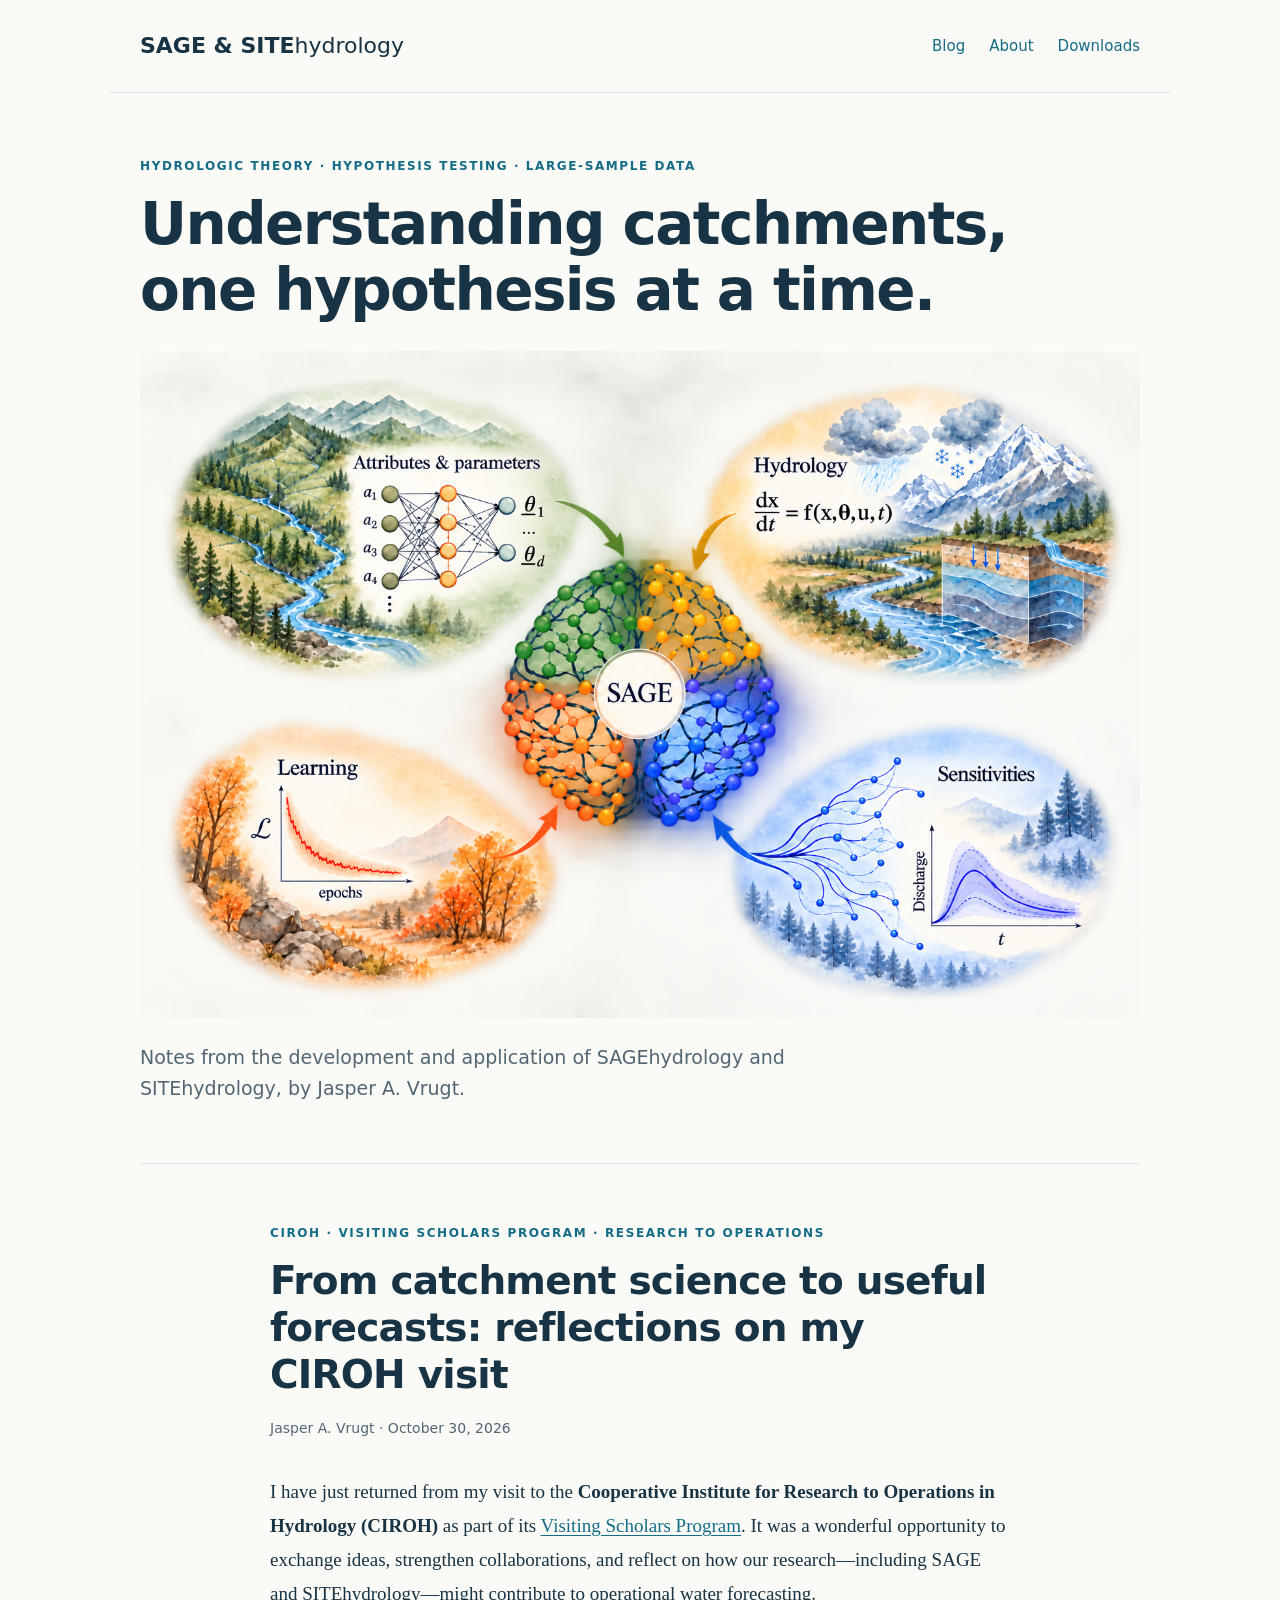
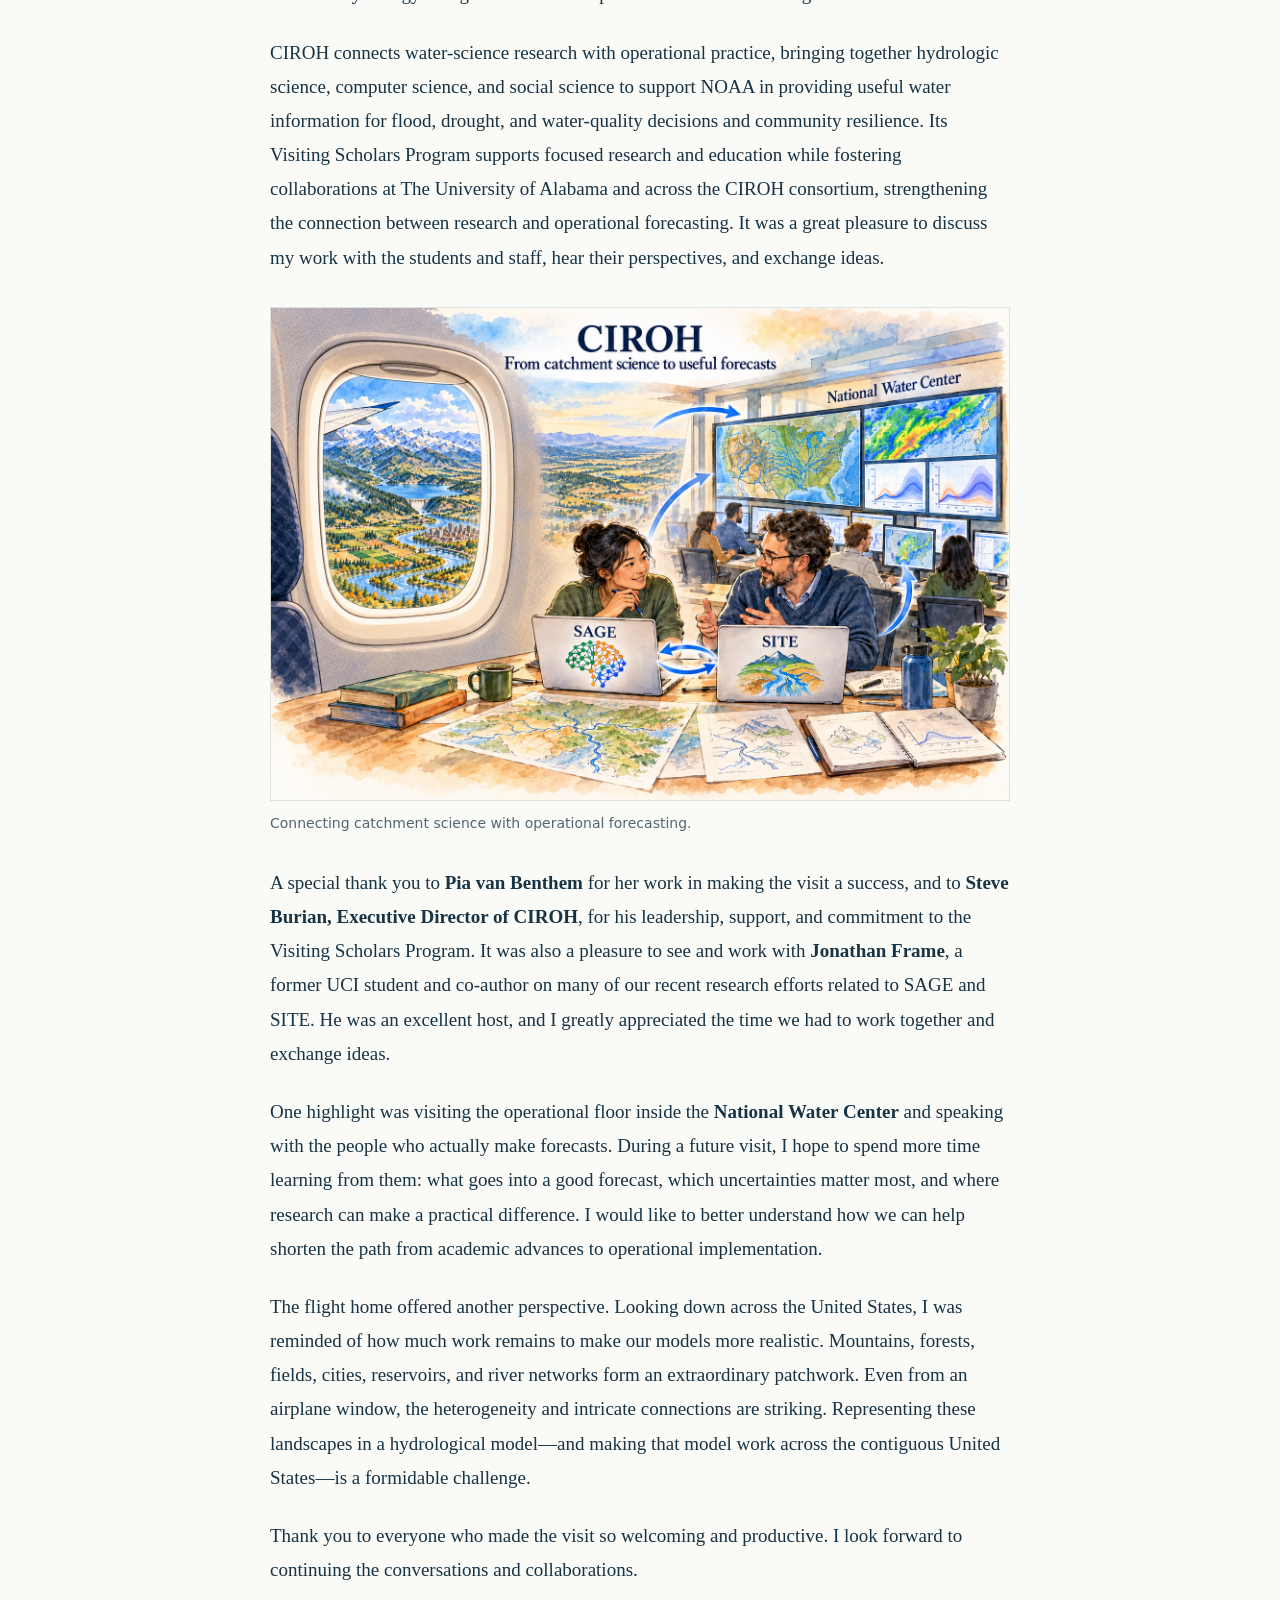
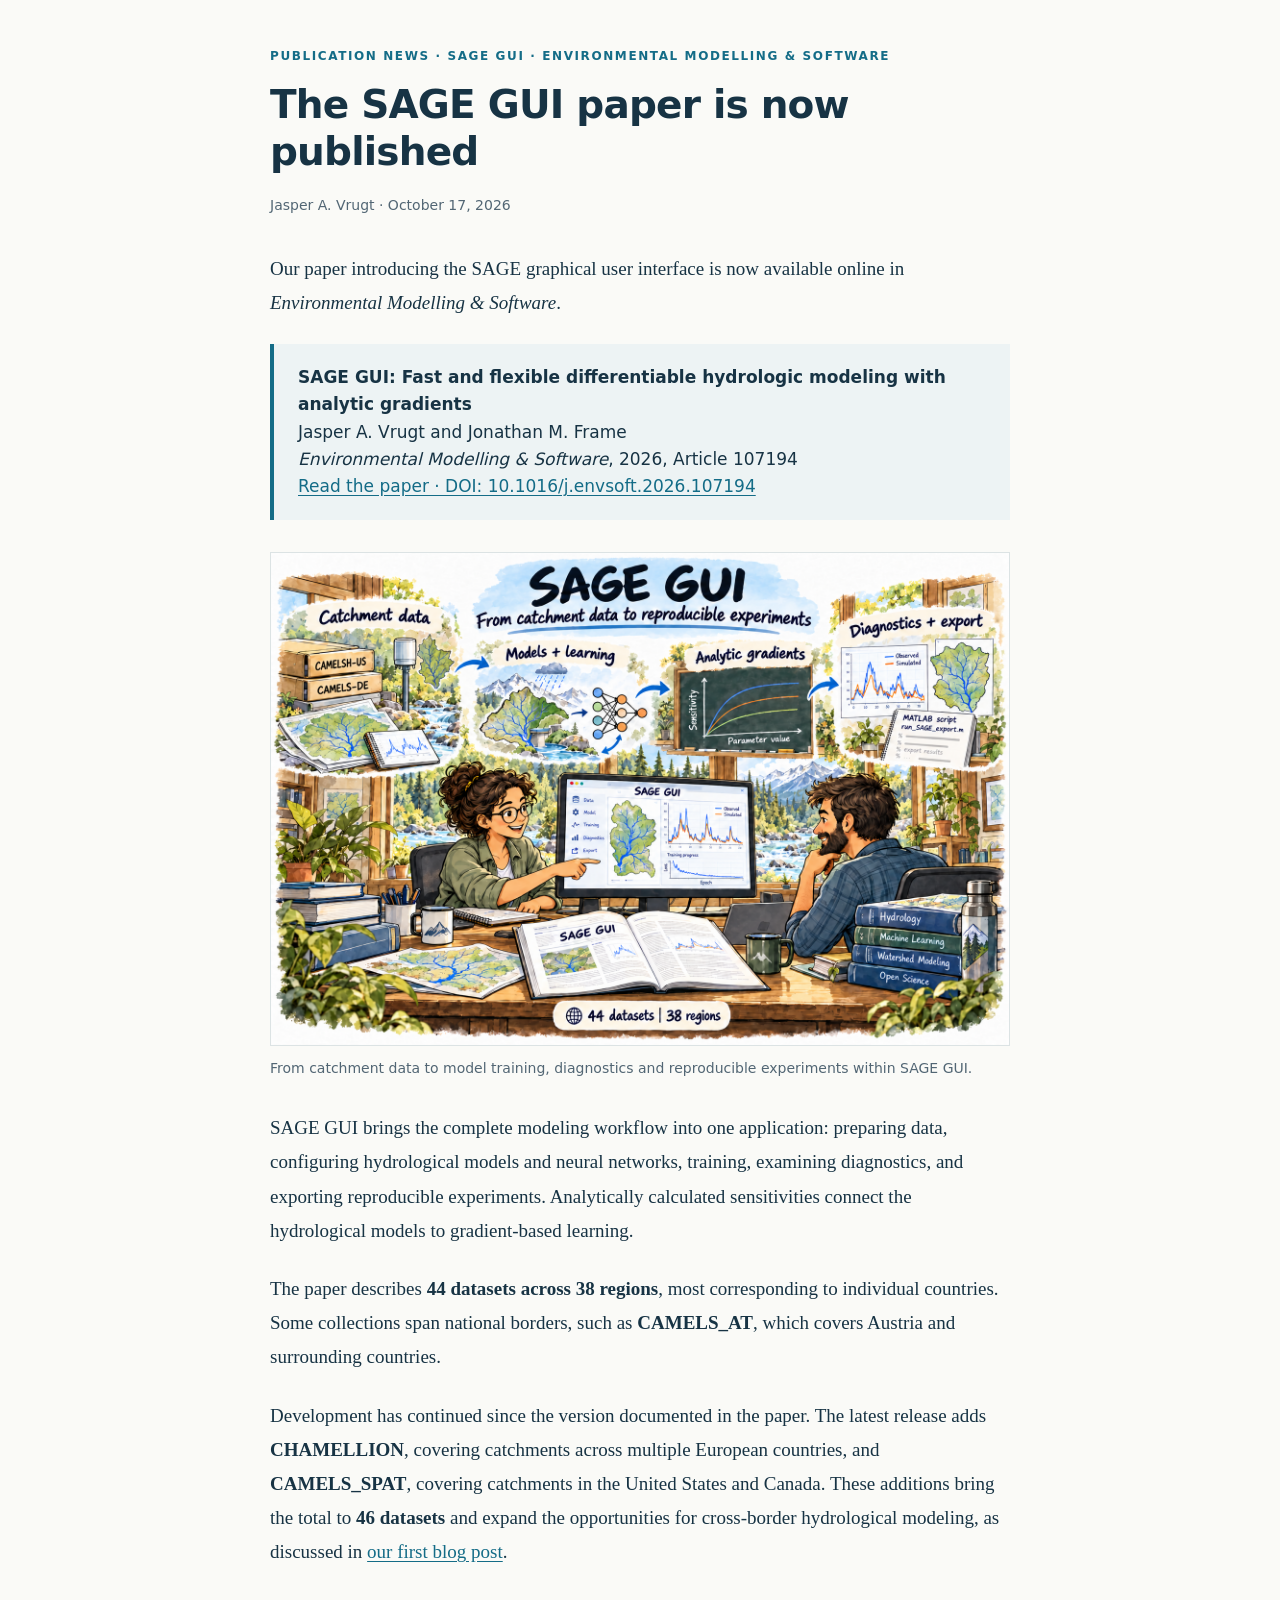
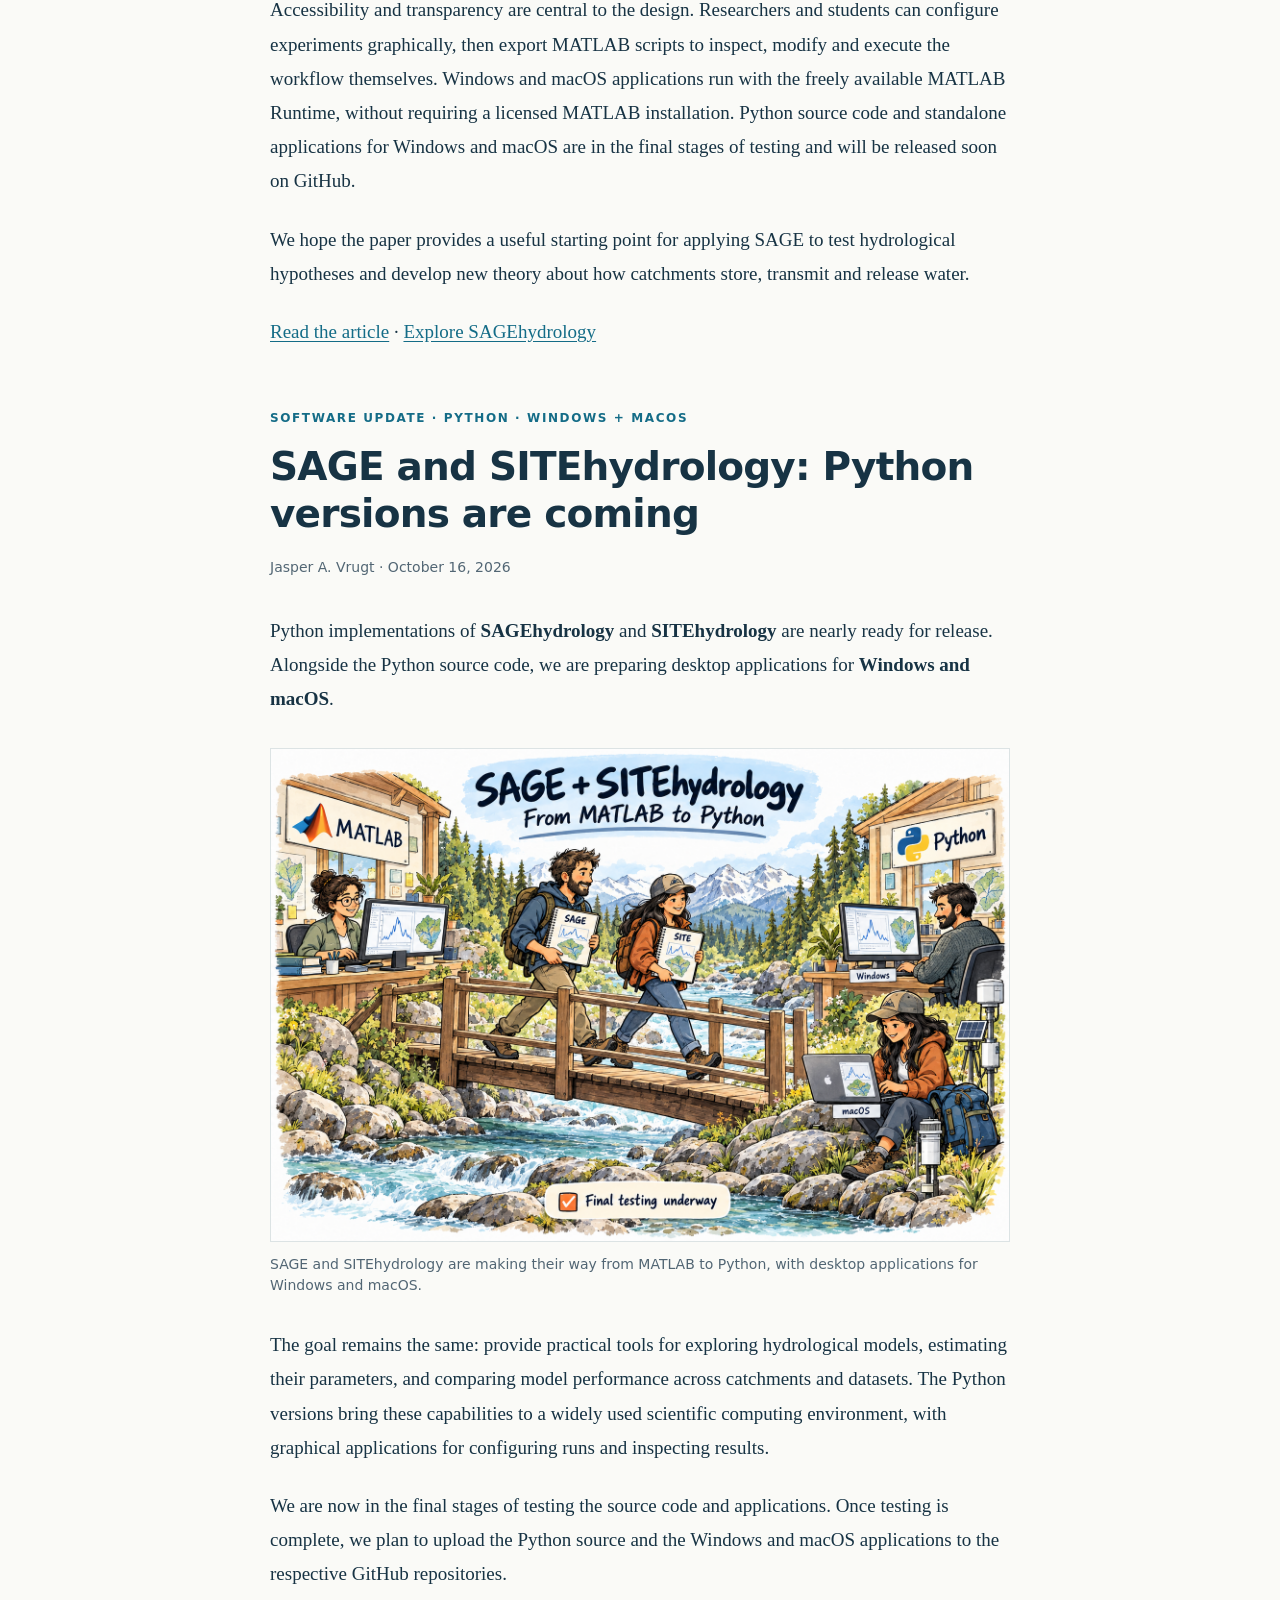
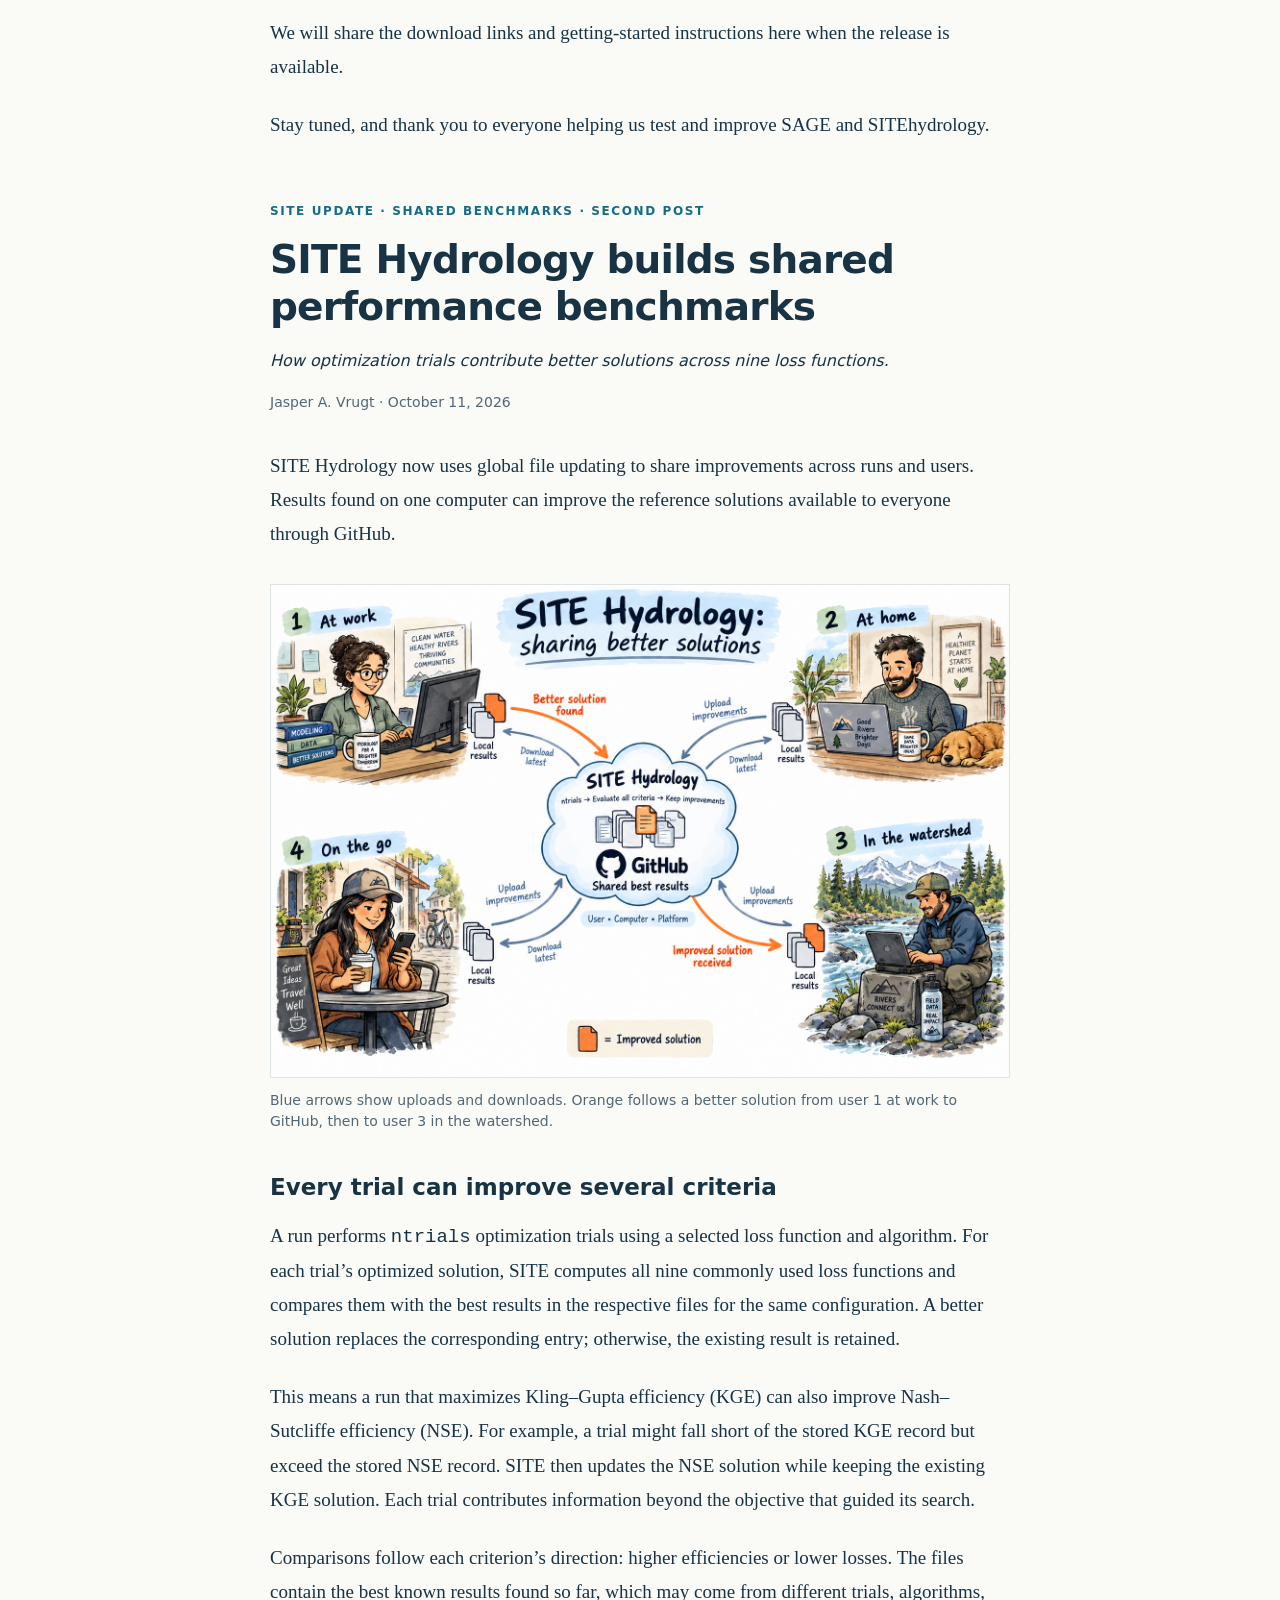
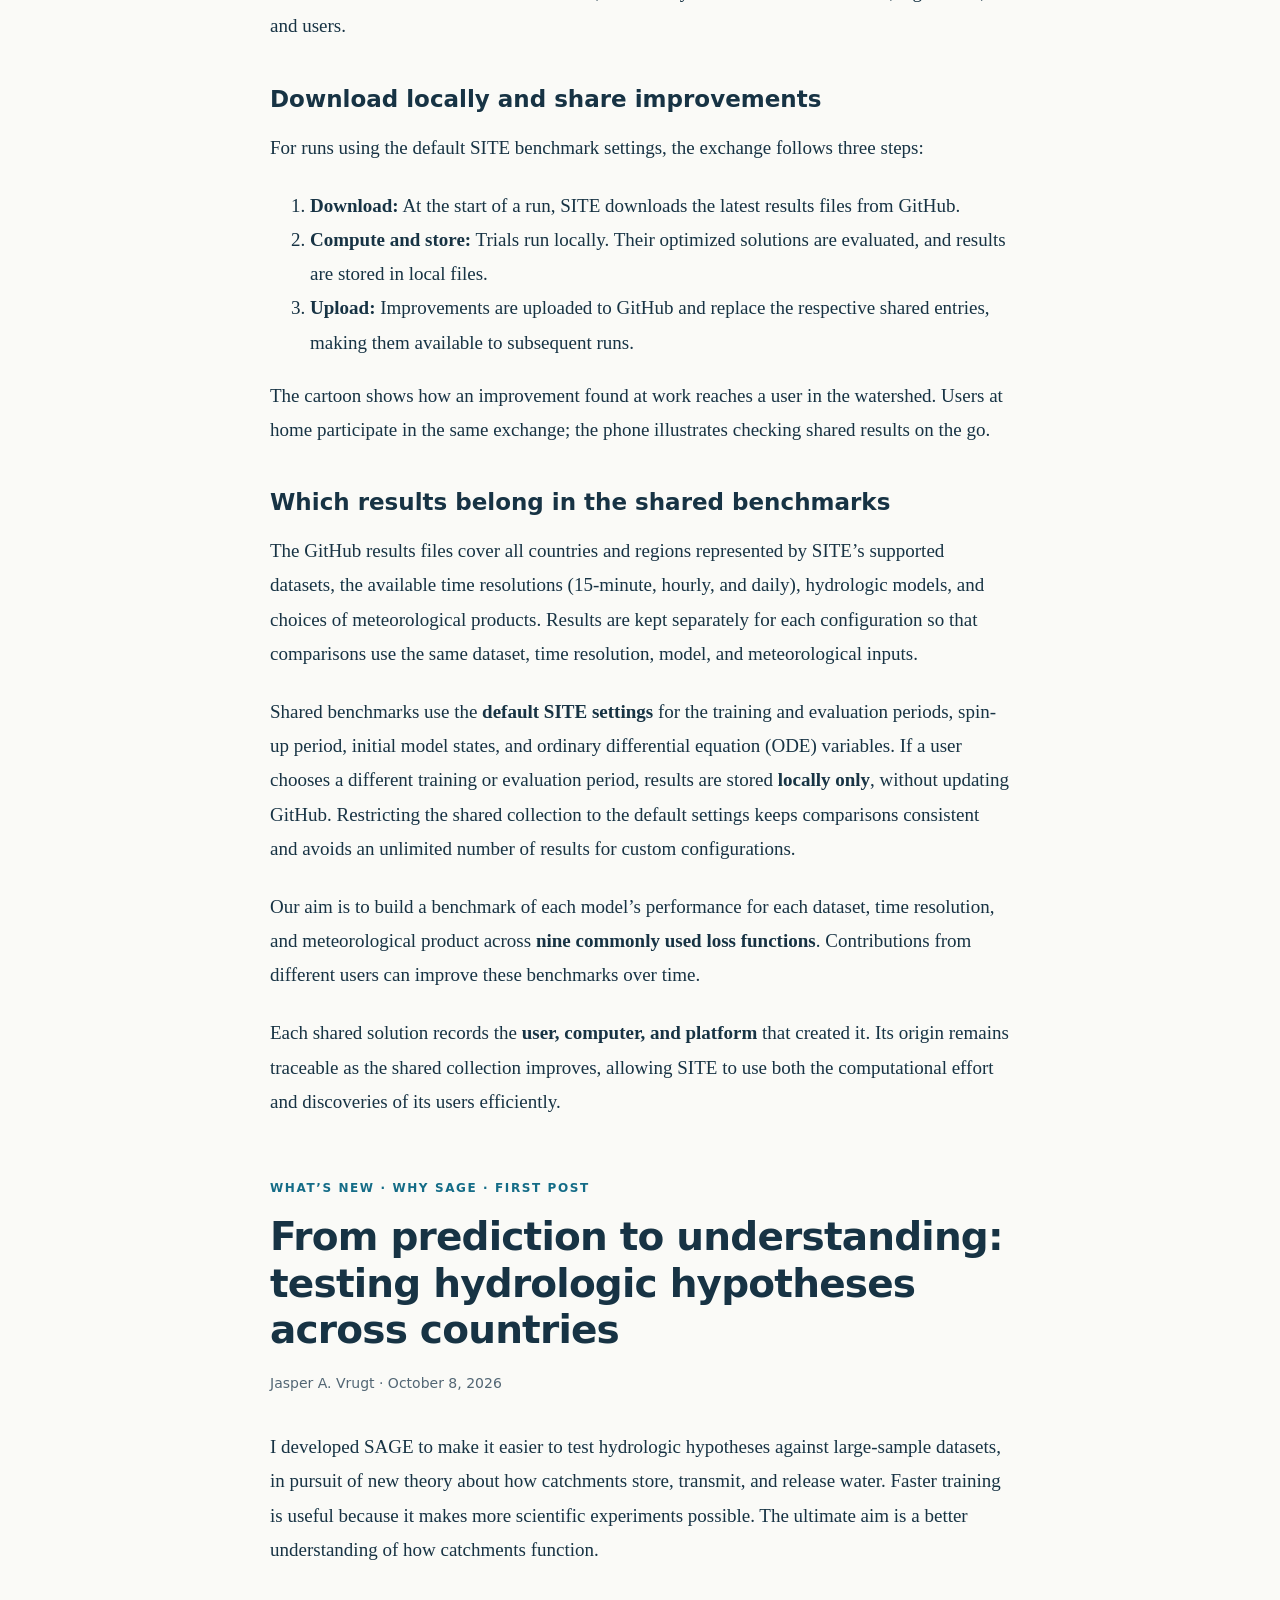
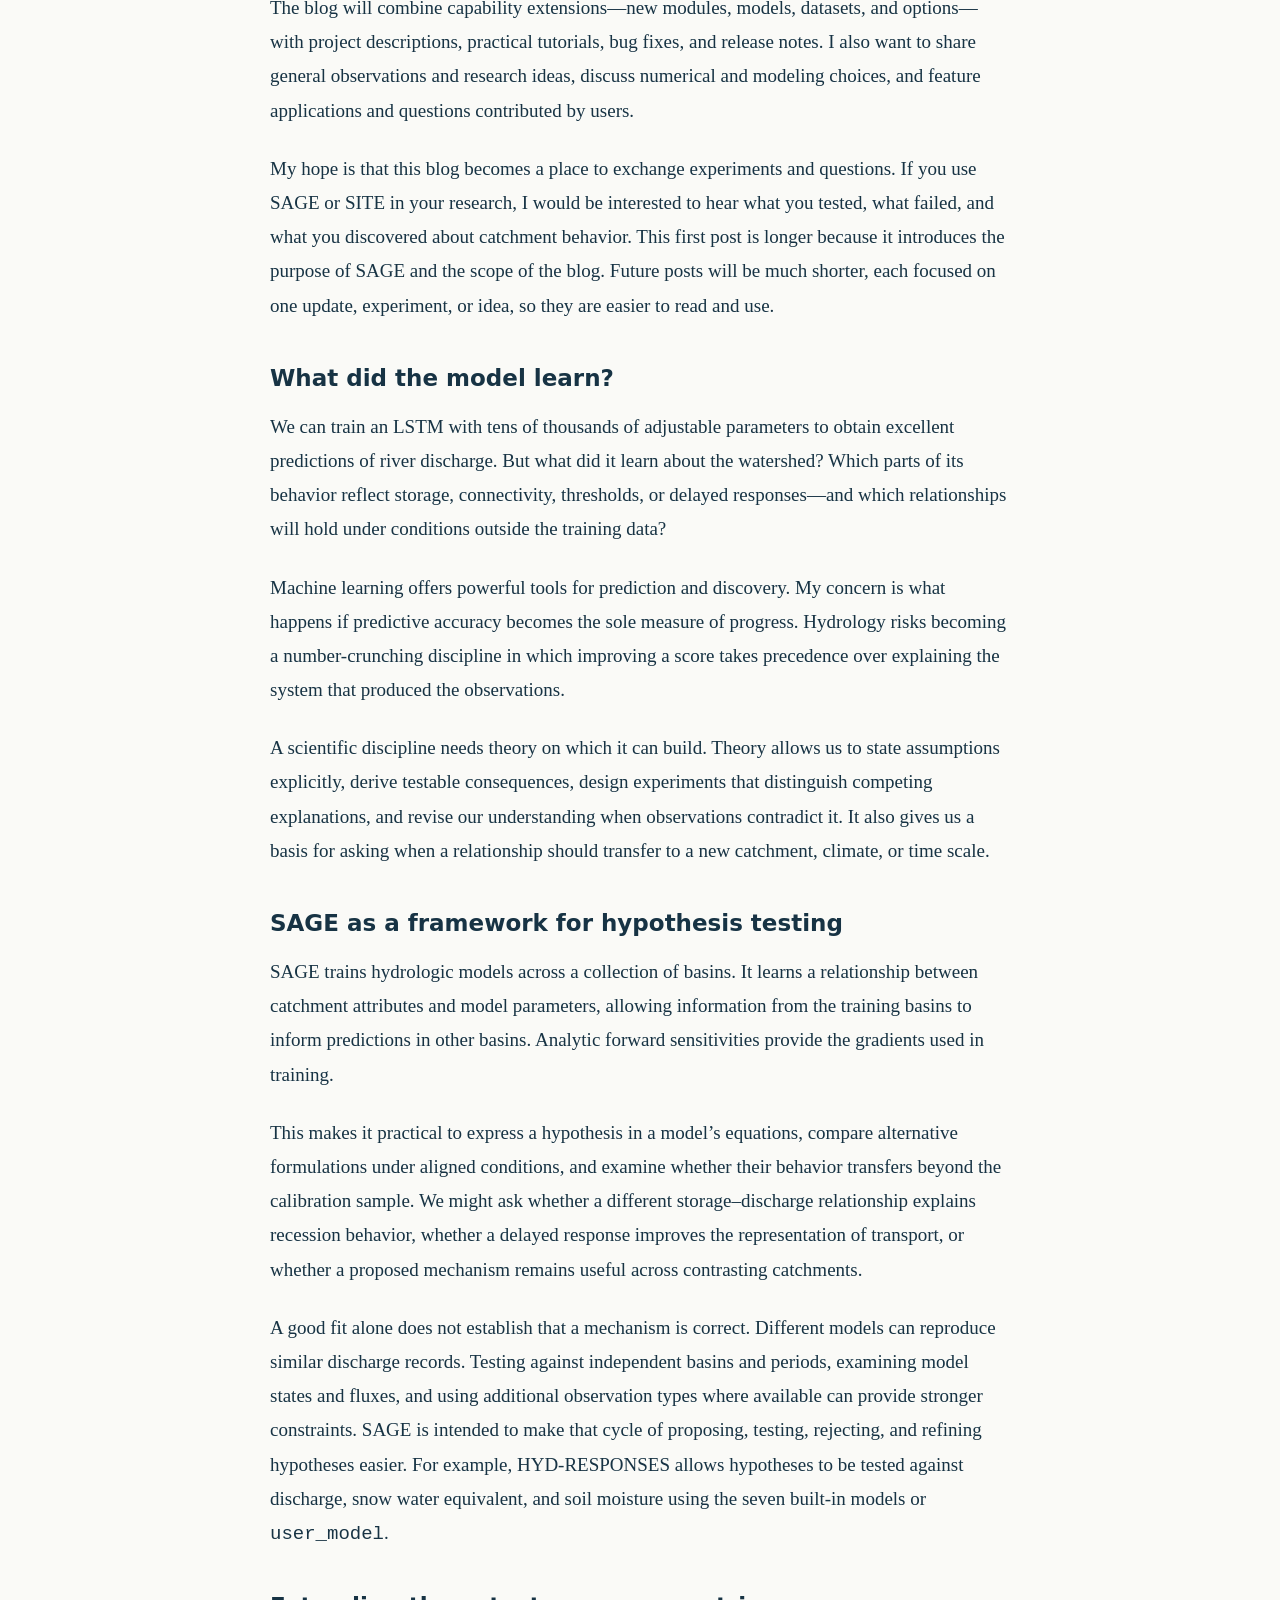
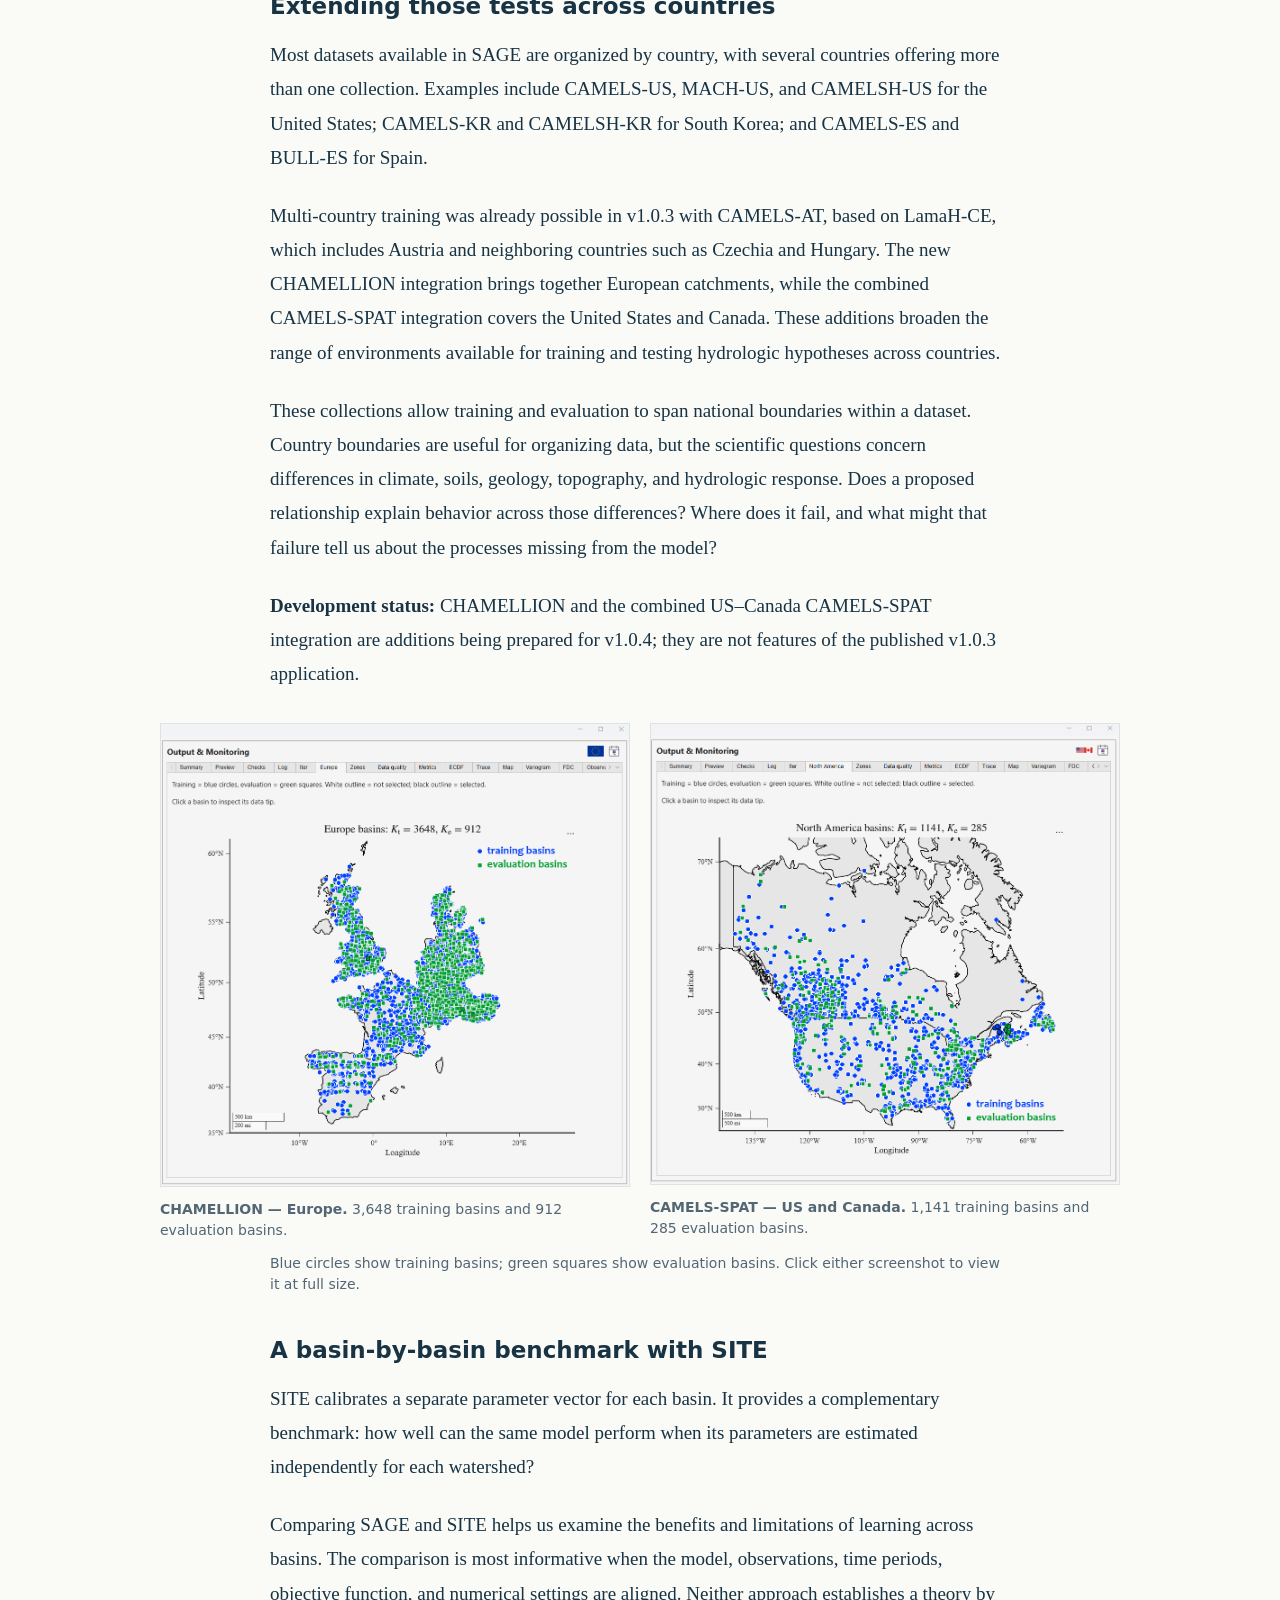
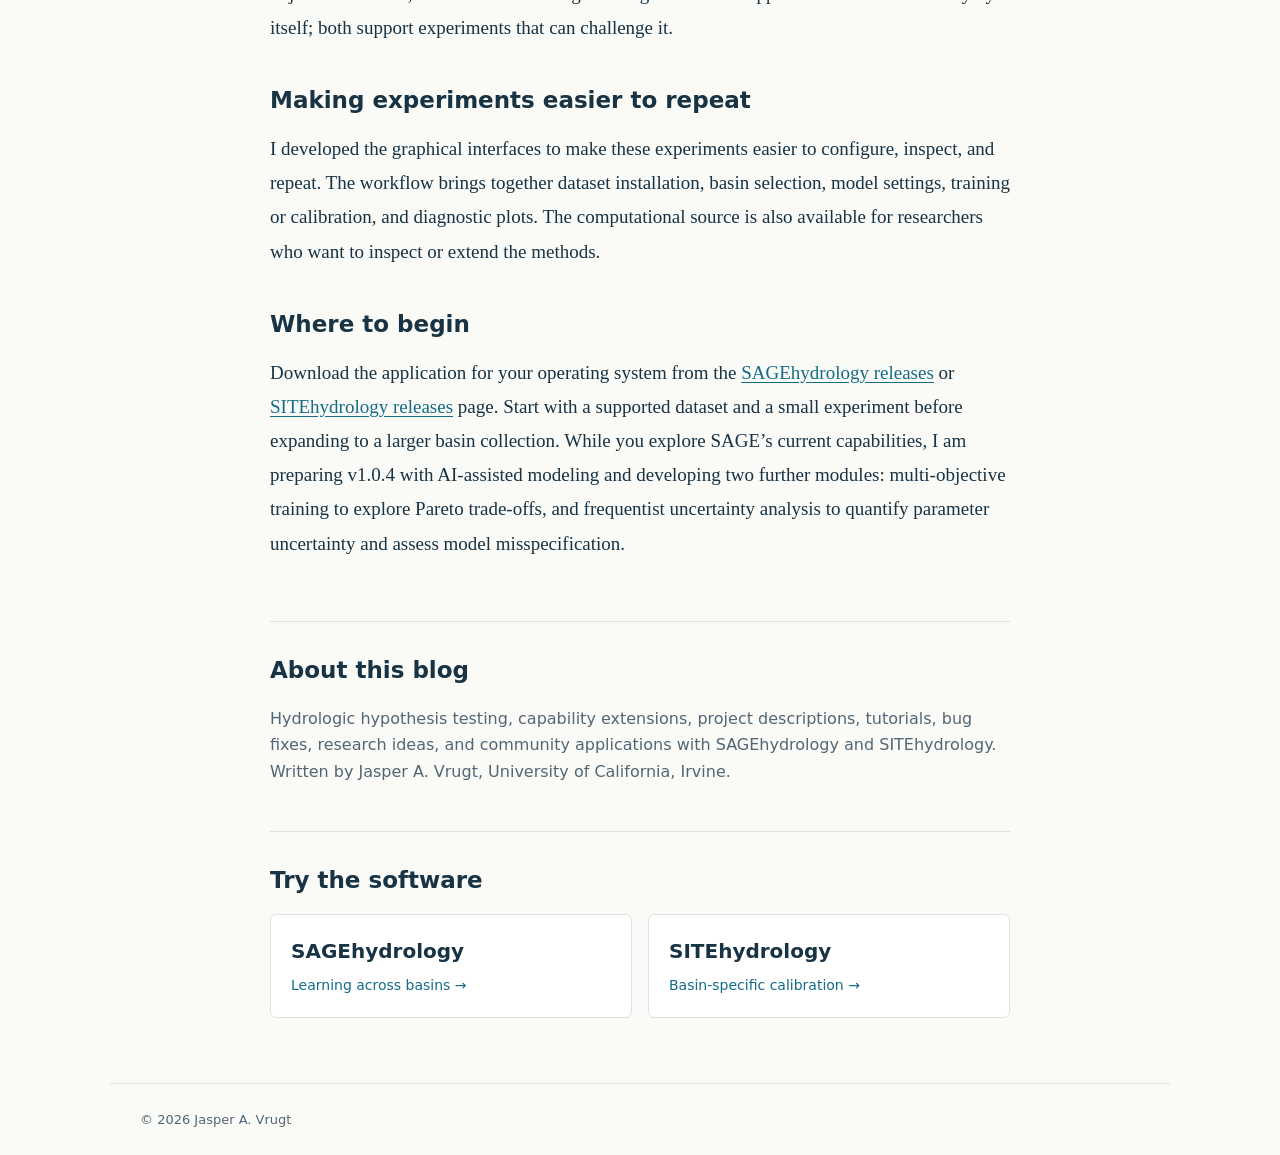
==== index.html @ a9a3dce8 "Publish CIROH Visiting Scholars reflection" ====
<!doctype html>
<html lang="en">
<head>
  <meta charset="utf-8">
  <meta name="viewport" content="width=device-width,initial-scale=1">
  <meta name="description" content="Hydrologic theory, experiments, and software updates with SAGEhydrology and SITEhydrology, by Jasper A. Vrugt.">
  <title>SAGE &amp; SITEhydrology — Blog</title>
  <link rel="stylesheet" href="style.css?v=20261009-gallery2">
<style>#sage-gui-paper .paper-citation{padding:20px 24px;border-left:4px solid #146c87;background:#edf3f4;font-family:system-ui,sans-serif;font-size:17px;line-height:1.6}</style></head>
<body>

  <header class="site-header">
    <a class="brand" href="#">SAGE &amp; SITE<span>hydrology</span></a>
    <nav aria-label="Main navigation"><a href="#ciroh-visit">Blog</a><a href="#about">About</a><a href="#downloads">Downloads</a></nav>
  </header>
  <main>
    <section class="intro">
      <p class="eyebrow">Hydrologic theory · Hypothesis testing · Large-sample data</p>
      <h1>Understanding catchments,<br>one hypothesis at a time.</h1>
      <figure class="sage-sketch"><a href="assets/sage-framework-sketch.png"><img src="assets/sage-framework-sketch.png" alt="SAGE framework illustrated through catchment attributes and parameters, hydrology, learning, and sensitivities around a central brain" width="1536" height="1024" fetchpriority="high"></a></figure>
      <p>Notes from the development and application of SAGEhydrology and SITEhydrology, by Jasper A. Vrugt.</p>
    </section>

<article id="ciroh-visit"><header class="post-header"><p class="eyebrow">CIROH · Visiting Scholars Program · Research to operations</p><h2>From catchment science to useful forecasts: reflections on my CIROH visit</h2><p class="byline">Jasper A. Vrugt · October 30, 2026</p></header><div class="post-body">

<p>I have just returned from my visit to the <strong>Cooperative Institute for Research to Operations in Hydrology (CIROH)</strong> as part of its <a href="https://ciroh.ua.edu/education-and-outreach/visiting-scholars-program/">Visiting Scholars Program</a>. It was a wonderful opportunity to exchange ideas, strengthen collaborations, and reflect on how our research—including SAGE and SITEhydrology—might contribute to operational water forecasting.</p>
<p>CIROH connects water-science research with operational practice, bringing together hydrologic science, computer science, and social science to support NOAA in providing useful water information for flood, drought, and water-quality decisions and community resilience. Its Visiting Scholars Program supports focused research and education while fostering collaborations at The University of Alabama and across the CIROH consortium, strengthening the connection between research and operational forecasting. It was a great pleasure to discuss my work with the students and staff, hear their perspectives, and exchange ideas.</p>
<figure><a href="assets/ciroh-sage-site-cartoon.png"><img src="assets/ciroh-sage-site-cartoon.png" width="1536" height="1024" loading="lazy" alt="Conceptual watercolor illustration linking an airplane-window view of varied catchments, SAGE and SITE research, and conversations with operational water forecasters"></a><figcaption>Connecting catchment science with operational forecasting.</figcaption></figure>
<p>A special thank you to <strong>Pia van Benthem</strong> for her work in making the visit a success, and to <strong>Steve Burian, Executive Director of CIROH</strong>, for his leadership, support, and commitment to the Visiting Scholars Program. It was also a pleasure to see and work with <strong>Jonathan Frame</strong>, a former UCI student and co-author on many of our recent research efforts related to SAGE and SITE. He was an excellent host, and I greatly appreciated the time we had to work together and exchange ideas.</p>
<p>One highlight was visiting the operational floor inside the <strong>National Water Center</strong> and speaking with the people who actually make forecasts. During a future visit, I hope to spend more time learning from them: what goes into a good forecast, which uncertainties matter most, and where research can make a practical difference. I would like to better understand how we can help shorten the path from academic advances to operational implementation.</p>
<p>The flight home offered another perspective. Looking down across the United States, I was reminded of how much work remains to make our models more realistic. Mountains, forests, fields, cities, reservoirs, and river networks form an extraordinary patchwork. Even from an airplane window, the heterogeneity and intricate connections are striking. Representing these landscapes in a hydrological model—and making that model work across the contiguous United States—is a formidable challenge.</p>
<p>Thank you to everyone who made the visit so welcoming and productive. I look forward to continuing the conversations and collaborations.</p>
</div></article>
<article id="sage-gui-paper">
<header class="post-header"><p class="eyebrow">Publication news · SAGE GUI · Environmental Modelling &amp; Software</p><h2>The SAGE GUI paper is now published</h2><p class="byline">Jasper A. Vrugt · October 17, 2026</p></header>
<div class="post-body"><p>Our paper introducing the SAGE graphical user interface is now available online in <i>Environmental Modelling &amp; Software</i>.</p>
<p class="paper-citation"><strong>SAGE GUI: Fast and flexible differentiable hydrologic modeling with analytic gradients</strong><br>Jasper A. Vrugt and Jonathan M. Frame<br><em>Environmental Modelling &amp; Software</em>, 2026, Article 107194<br><a href="https://doi.org/10.1016/j.envsoft.2026.107194">Read the paper · DOI: 10.1016/j.envsoft.2026.107194</a></p>
<figure><a href="assets/sage-gui-paper-cartoon.png"><img src="assets/sage-gui-paper-cartoon.png" alt="Researchers use SAGE GUI to connect catchment datasets, hydrological models, analytic gradients, diagnostics and MATLAB script export" width="1536" height="1024"></a><figcaption>From catchment data to model training, diagnostics and reproducible experiments within SAGE GUI.</figcaption></figure>
<p>SAGE GUI brings the complete modeling workflow into one application: preparing data, configuring hydrological models and neural networks, training, examining diagnostics, and exporting reproducible experiments. Analytically calculated sensitivities connect the hydrological models to gradient-based learning.</p>
<p>The paper describes <b>44 datasets across 38 regions</b>, most corresponding to individual countries. Some collections span national borders, such as <b>CAMELS_AT</b>, which covers Austria and surrounding countries.</p>
<p>Development has continued since the version documented in the paper. The latest release adds <b>CHAMELLION</b>, covering catchments across multiple European countries, and <b>CAMELS_SPAT</b>, covering catchments in the United States and Canada. These additions bring the total to <b>46 datasets</b> and expand the opportunities for cross-border hydrological modeling, as discussed in <a href="https://jaspervrugt.github.io/SAGE-SITE-blog/#welcome">our first blog post</a>.</p>
<p>Accessibility and transparency are central to the design. Researchers and students can configure experiments graphically, then export MATLAB scripts to inspect, modify and execute the workflow themselves. Windows and macOS applications run with the freely available MATLAB Runtime, without requiring a licensed MATLAB installation. Python source code and standalone applications for Windows and macOS are in the final stages of testing and will be released soon on GitHub.</p>
<p>We hope the paper provides a useful starting point for applying SAGE to test hydrological hypotheses and develop new theory about how catchments store, transmit and release water.</p>
<p><a href="https://doi.org/10.1016/j.envsoft.2026.107194">Read the article</a> · <a href="https://github.com/jaspervrugt/SAGEhydrology">Explore SAGEhydrology</a></p></div></article>
    <article id="python-sage-site">
      <header class="post-header">
        <p class="eyebrow">Software update · Python · Windows + macOS</p>
        <h2>SAGE and SITEhydrology: Python versions are coming</h2>
        <p class="byline">Jasper A. Vrugt · October 16, 2026</p>
      </header>
      <div class="post-body">
        <p>Python implementations of <strong>SAGEhydrology</strong> and <strong>SITEhydrology</strong> are nearly ready for release. Alongside the Python source code, we are preparing desktop applications for <strong>Windows and macOS</strong>.</p>
        <figure><a href="assets/sage-site-python-cartoon.png"><img src="assets/sage-site-python-cartoon.png" alt="Researchers carry SAGE and SITE model notebooks across a river bridge from MATLAB to Python, with Windows and macOS users in a mountain watershed" width="1536" height="1024" loading="lazy"></a><figcaption>SAGE and SITEhydrology are making their way from MATLAB to Python, with desktop applications for Windows and macOS.</figcaption></figure>
        <p>The goal remains the same: provide practical tools for exploring hydrological models, estimating their parameters, and comparing model performance across catchments and datasets. The Python versions bring these capabilities to a widely used scientific computing environment, with graphical applications for configuring runs and inspecting results.</p>
        <p>We are now in the final stages of testing the source code and applications. Once testing is complete, we plan to upload the Python source and the Windows and macOS applications to the respective GitHub repositories.</p>
        <p>We will share the download links and getting-started instructions here when the release is available.</p>
        <p>Stay tuned, and thank you to everyone helping us test and improve SAGE and SITEhydrology.</p>
      </div>
    </article>
    <article id="site-shared-benchmarks">
      <header class="post-header">
        <p class="eyebrow">SITE update · Shared benchmarks · Second post</p>
        <h2>SITE Hydrology builds shared performance benchmarks</h2>
        <p><em>How optimization trials contribute better solutions across nine loss functions.</em></p>
        <p class="byline">Jasper A. Vrugt · October 11, 2026</p>
      </header>
      <div class="post-body">
<p>SITE Hydrology now uses global file updating to share improvements across runs and users. Results found on one computer can improve the reference solutions available to everyone through GitHub.</p>
<figure><a href="assets/site-shared-results-cartoon.png"><img src="assets/site-shared-results-cartoon.png" alt="Four users exchange local results with SITE Hydrology and GitHub. Orange arrows follow an improved solution from the office user through GitHub to the watershed user." width="1536" height="1024" loading="lazy"></a>
<figcaption>Blue arrows show uploads and downloads. Orange follows a better solution from user 1 at work to GitHub, then to user 3 in the watershed.</figcaption></figure>
<h3>Every trial can improve several criteria</h3>
<p>A run performs <code>ntrials</code> optimization trials using a selected loss function and algorithm. For each trial’s optimized solution, SITE computes all nine commonly used loss functions and compares them with the best results in the respective files for the same configuration. A better solution replaces the corresponding entry; otherwise, the existing result is retained.</p>
<p>This means a run that maximizes Kling–Gupta efficiency (KGE) can also improve Nash–Sutcliffe efficiency (NSE). For example, a trial might fall short of the stored KGE record but exceed the stored NSE record. SITE then updates the NSE solution while keeping the existing KGE solution. Each trial contributes information beyond the objective that guided its search.</p>
<p>Comparisons follow each criterion’s direction: higher efficiencies or lower losses. The files contain the best known results found so far, which may come from different trials, algorithms, and users.</p>
<h3>Download locally and share improvements</h3>
<p>For runs using the default SITE benchmark settings, the exchange follows three steps:</p>
<ol>
<li><strong>Download:</strong> At the start of a run, SITE downloads the latest results files from GitHub.</li>
<li><strong>Compute and store:</strong> Trials run locally. Their optimized solutions are evaluated, and results are stored in local files.</li>
<li><strong>Upload:</strong> Improvements are uploaded to GitHub and replace the respective shared entries, making them available to subsequent runs.</li>
</ol>
<p>The cartoon shows how an improvement found at work reaches a user in the watershed. Users at home participate in the same exchange; the phone illustrates checking shared results on the go.</p>
<h3>Which results belong in the shared benchmarks</h3>
<p>The GitHub results files cover all countries and regions represented by SITE’s supported datasets, the available time resolutions (15-minute, hourly, and daily), hydrologic models, and choices of meteorological products. Results are kept separately for each configuration so that comparisons use the same dataset, time resolution, model, and meteorological inputs.</p>
<p>Shared benchmarks use the <strong>default SITE settings</strong> for the training and evaluation periods, spin-up period, initial model states, and ordinary differential equation (ODE) variables. If a user chooses a different training or evaluation period, results are stored <strong>locally only</strong>, without updating GitHub. Restricting the shared collection to the default settings keeps comparisons consistent and avoids an unlimited number of results for custom configurations.</p>
<p>Our aim is to build a benchmark of each model’s performance for each dataset, time resolution, and meteorological product across <strong>nine commonly used loss functions</strong>. Contributions from different users can improve these benchmarks over time.</p>
<p>Each shared solution records the <strong>user, computer, and platform</strong> that created it. Its origin remains traceable as the shared collection improves, allowing SITE to use both the computational effort and discoveries of its users efficiently.</p>
      </div>
    </article>
    <article id="welcome">
      <header class="post-header">
        <p class="eyebrow">What’s new · Why SAGE · First post</p>
        <h2>From prediction to understanding: testing hydrologic hypotheses across countries</h2>
        <p class="byline">Jasper A. Vrugt · October 8, 2026</p>
      </header>
      <div class="post-body">
        <p>I developed SAGE to make it easier to test hydrologic hypotheses against large-sample datasets, in pursuit of new theory about how catchments store, transmit, and release water. Faster training is useful because it makes more scientific experiments possible. The ultimate aim is a better understanding of how catchments function.</p>
        <p>The blog will combine capability extensions—new modules, models, datasets, and options—with project descriptions, practical tutorials, bug fixes, and release notes. I also want to share general observations and research ideas, discuss numerical and modeling choices, and feature applications and questions contributed by users.</p>
        <p>My hope is that this blog becomes a place to exchange experiments and questions. If you use SAGE or SITE in your research, I would be interested to hear what you tested, what failed, and what you discovered about catchment behavior. This first post is longer because it introduces the purpose of SAGE and the scope of the blog. Future posts will be much shorter, each focused on one update, experiment, or idea, so they are easier to read and use.</p>
        <h3>What did the model learn?</h3>
        <p>We can train an LSTM with tens of thousands of adjustable parameters to obtain excellent predictions of river discharge. But what did it learn about the watershed? Which parts of its behavior reflect storage, connectivity, thresholds, or delayed responses—and which relationships will hold under conditions outside the training data?</p>
        <p>Machine learning offers powerful tools for prediction and discovery. My concern is what happens if predictive accuracy becomes the sole measure of progress. Hydrology risks becoming a number-crunching discipline in which improving a score takes precedence over explaining the system that produced the observations.</p>
        <p>A scientific discipline needs theory on which it can build. Theory allows us to state assumptions explicitly, derive testable consequences, design experiments that distinguish competing explanations, and revise our understanding when observations contradict it. It also gives us a basis for asking when a relationship should transfer to a new catchment, climate, or time scale.</p>
        <h3>SAGE as a framework for hypothesis testing</h3>
        <p>SAGE trains hydrologic models across a collection of basins. It learns a relationship between catchment attributes and model parameters, allowing information from the training basins to inform predictions in other basins. Analytic forward sensitivities provide the gradients used in training.</p>
        <p>This makes it practical to express a hypothesis in a model’s equations, compare alternative formulations under aligned conditions, and examine whether their behavior transfers beyond the calibration sample. We might ask whether a different storage–discharge relationship explains recession behavior, whether a delayed response improves the representation of transport, or whether a proposed mechanism remains useful across contrasting catchments.</p>
        <p>A good fit alone does not establish that a mechanism is correct. Different models can reproduce similar discharge records. Testing against independent basins and periods, examining model states and fluxes, and using additional observation types where available can provide stronger constraints. SAGE is intended to make that cycle of proposing, testing, rejecting, and refining hypotheses easier. For example, HYD-RESPONSES allows hypotheses to be tested against discharge, snow water equivalent, and soil moisture using the seven built-in models or <code>user_model</code>.</p>
        <h3>Extending those tests across countries</h3>
        <p>Most datasets available in SAGE are organized by country, with several countries offering more than one collection. Examples include CAMELS-US, MACH-US, and CAMELSH-US for the United States; CAMELS-KR and CAMELSH-KR for South Korea; and CAMELS-ES and BULL-ES for Spain.</p>
        <p>Multi-country training was already possible in v1.0.3 with CAMELS-AT, based on LamaH-CE, which includes Austria and neighboring countries such as Czechia and Hungary. The new CHAMELLION integration brings together European catchments, while the combined CAMELS-SPAT integration covers the United States and Canada. These additions broaden the range of environments available for training and testing hydrologic hypotheses across countries.</p>
        <p>These collections allow training and evaluation to span national boundaries within a dataset. Country boundaries are useful for organizing data, but the scientific questions concern differences in climate, soils, geology, topography, and hydrologic response. Does a proposed relationship explain behavior across those differences? Where does it fail, and what might that failure tell us about the processes missing from the model?</p>
        <p><strong>Development status:</strong> CHAMELLION and the combined US–Canada CAMELS-SPAT integration are additions being prepared for v1.0.4; they are not features of the published v1.0.3 application.</p>
        <div class="basin-gallery">
          <figure>
            <a href="assets/sage-europe-basins.png"><img src="assets/sage-europe-basins.png" alt="CHAMELLION European training and evaluation basins in SAGE" width="1038" height="1022" loading="lazy"></a>
            <figcaption><strong>CHAMELLION &mdash; Europe.</strong> 3,648 training basins and 912 evaluation basins.</figcaption>
          </figure>
          <figure>
            <a href="assets/sage-north-america-basins.png"><img src="assets/sage-north-america-basins.png" alt="CAMELS-SPAT United States and Canada training and evaluation basins in SAGE" width="1039" height="1019" loading="lazy"></a>
            <figcaption><strong>CAMELS-SPAT &mdash; US and Canada.</strong> 1,141 training basins and 285 evaluation basins.</figcaption>
          </figure>
        </div>
        <p class="basin-gallery-note">Blue circles show training basins; green squares show evaluation basins. Click either screenshot to view it at full size.</p>
        <h3>A basin-by-basin benchmark with SITE</h3>
        <p>SITE calibrates a separate parameter vector for each basin. It provides a complementary benchmark: how well can the same model perform when its parameters are estimated independently for each watershed?</p>
        <p>Comparing SAGE and SITE helps us examine the benefits and limitations of learning across basins. The comparison is most informative when the model, observations, time periods, objective function, and numerical settings are aligned. Neither approach establishes a theory by itself; both support experiments that can challenge it.</p>
        <h3>Making experiments easier to repeat</h3>
        <p>I developed the graphical interfaces to make these experiments easier to configure, inspect, and repeat. The workflow brings together dataset installation, basin selection, model settings, training or calibration, and diagnostic plots. The computational source is also available for researchers who want to inspect or extend the methods.</p>
        <h3>Where to begin</h3>
        <p>Download the application for your operating system from the <a href="https://github.com/jaspervrugt/SAGEhydrology/releases">SAGEhydrology releases</a> or <a href="https://github.com/jaspervrugt/SITEhydrology/releases">SITEhydrology releases</a> page. Start with a supported dataset and a small experiment before expanding to a larger basin collection. While you explore SAGE’s current capabilities, I am preparing v1.0.4 with AI-assisted modeling and developing two further modules: multi-objective training to explore Pareto trade-offs, and frequentist uncertainty analysis to quantify parameter uncertainty and assess model misspecification.</p>
      </div>
    </article>
    <section id="about" class="about">
      <h2>About this blog</h2>
      <p>Hydrologic hypothesis testing, capability extensions, project descriptions, tutorials, bug fixes, research ideas, and community applications with SAGEhydrology and SITEhydrology. Written by Jasper A. Vrugt, University of California, Irvine.</p>
    </section>
<section id="downloads" class="downloads">
      <h2>Try the software</h2>
      <div class="download-grid">
        <a href="https://github.com/jaspervrugt/SAGEhydrology/releases"><strong>SAGEhydrology</strong><span>Learning across basins →</span></a>
        <a href="https://github.com/jaspervrugt/SITEhydrology/releases"><strong>SITEhydrology</strong><span>Basin-specific calibration →</span></a>
      </div>
    </section>
  </main>
  <footer>© 2026 Jasper A. Vrugt</footer>
</body>
</html>
---- style.css ----
figure{margin:32px 0}figure img{display:block;width:100%;height:auto;border:1px solid #dce3e4}figcaption{font-family:system-ui,sans-serif;font-size:14px;line-height:1.5;color:#526674;margin-top:12px}
:root{color-scheme:light;--ink:#173344;--muted:#526674;--blue:#146c87;--paper:#fafaf7;--line:#dce3e4}
*{box-sizing:border-box}html{scroll-behavior:smooth}body{margin:0;background:var(--paper);color:var(--ink);font-family:system-ui,-apple-system,"Segoe UI",sans-serif;line-height:1.65}
a{color:var(--blue);text-underline-offset:3px}.review-banner{padding:8px 20px;text-align:center;background:#fff0cd;color:#69501d;font-size:13px}
.site-header{max-width:1060px;margin:auto;padding:28px 30px;display:flex;justify-content:space-between;align-items:center;border-bottom:1px solid var(--line);gap:20px}.brand{text-decoration:none;color:var(--ink);font-weight:750;font-size:22px}.brand span{font-weight:400}nav{display:flex;gap:24px}nav a{text-decoration:none;font-size:15px}
main{max-width:1060px;margin:auto;padding:0 30px}.intro{padding:64px 0 58px;border-bottom:1px solid var(--line)}.eyebrow{font-size:12px;letter-spacing:1.6px;text-transform:uppercase;color:var(--blue);font-weight:700;margin:0 0 15px}h1{font-size:clamp(36px,5vw,58px);line-height:1.13;letter-spacing:-1.6px;margin:0 0 22px;font-weight:650}.intro>p:last-child{font-size:19px;color:var(--muted);max-width:680px;margin-bottom:0}
article{max-width:740px;margin:60px auto}.post-header h2{font-size:clamp(28px,4vw,39px);line-height:1.2;letter-spacing:-.8px;margin:0 0 18px}.byline{font-size:14px;color:var(--muted);margin-bottom:35px}.post-body{font-family:Georgia,"Times New Roman",serif;font-size:19px;line-height:1.8}.post-body p{margin:0 0 24px}h3{font-family:system-ui,-apple-system,"Segoe UI",sans-serif;font-size:23px;line-height:1.35;margin:40px 0 16px}
.about,.downloads{max-width:740px;margin:0 auto;padding:30px 0;border-top:1px solid var(--line)}.about h2,.downloads h2{font-size:23px;margin:0 0 14px}.about p{color:var(--muted)}.download-grid{display:grid;grid-template-columns:1fr 1fr;gap:16px}.download-grid a{border:1px solid var(--line);border-radius:6px;padding:20px;text-decoration:none;background:white}.download-grid strong,.download-grid span{display:block}.download-grid strong{font-size:20px;color:var(--ink)}.download-grid span{font-size:14px;margin-top:6px}footer{max-width:1060px;margin:35px auto 0;padding:25px 30px;border-top:1px solid var(--line);color:var(--muted);font-size:13px}
@media(max-width:600px){.site-header{align-items:flex-start;flex-direction:column;padding:22px}main{padding:0 22px}.intro{padding:40px 0}article{margin:40px auto}.download-grid{grid-template-columns:1fr}.post-body{font-size:18px}}

.intro .sage-sketch{margin:28px 0 24px}.intro .sage-sketch img{border:0}

.basin-gallery{display:grid;grid-template-columns:repeat(2,minmax(0,1fr));gap:20px;margin:32px 0 12px}.basin-gallery figure{margin:0}.basin-gallery-note{font-family:system-ui,sans-serif;font-size:14px;line-height:1.5;color:var(--muted)}
@media(min-width:1000px){.basin-gallery{width:calc(100% + 220px);margin-left:-110px}}
@media(max-width:700px){.basin-gallery{grid-template-columns:1fr}}
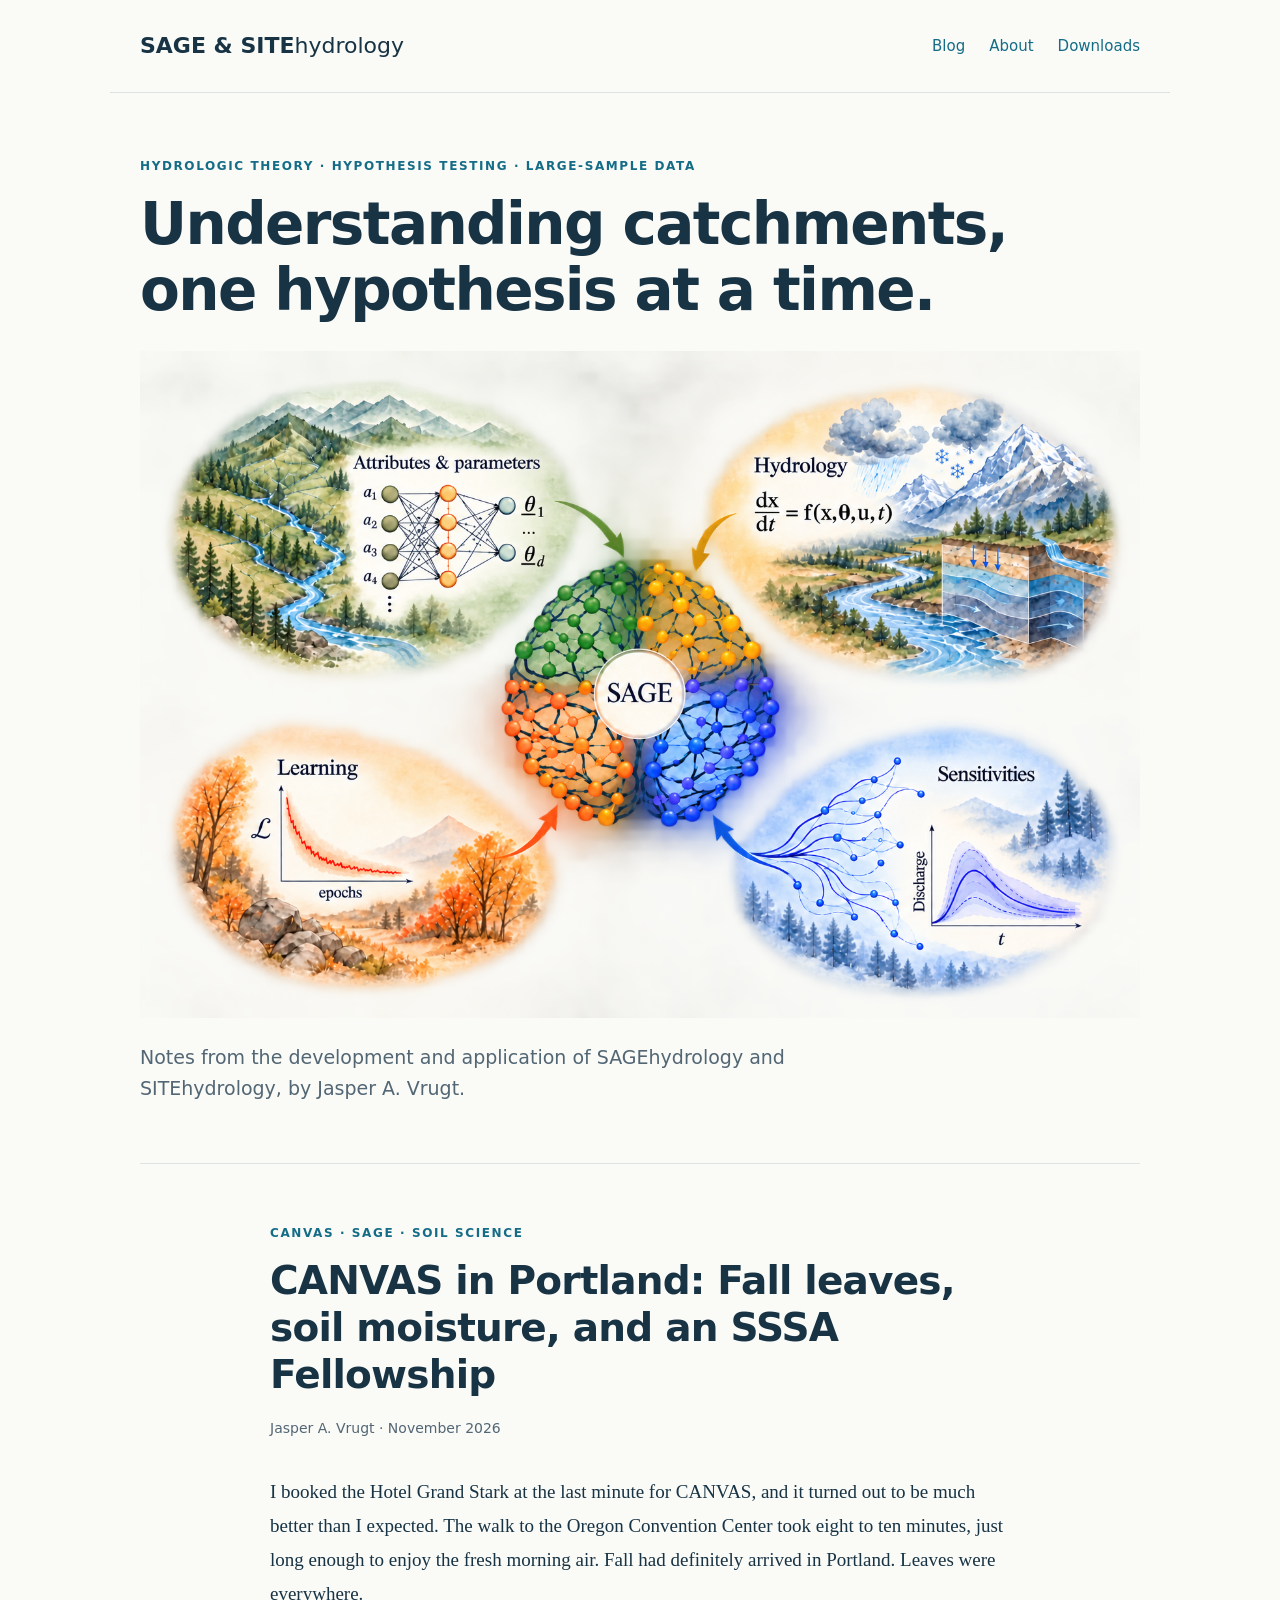
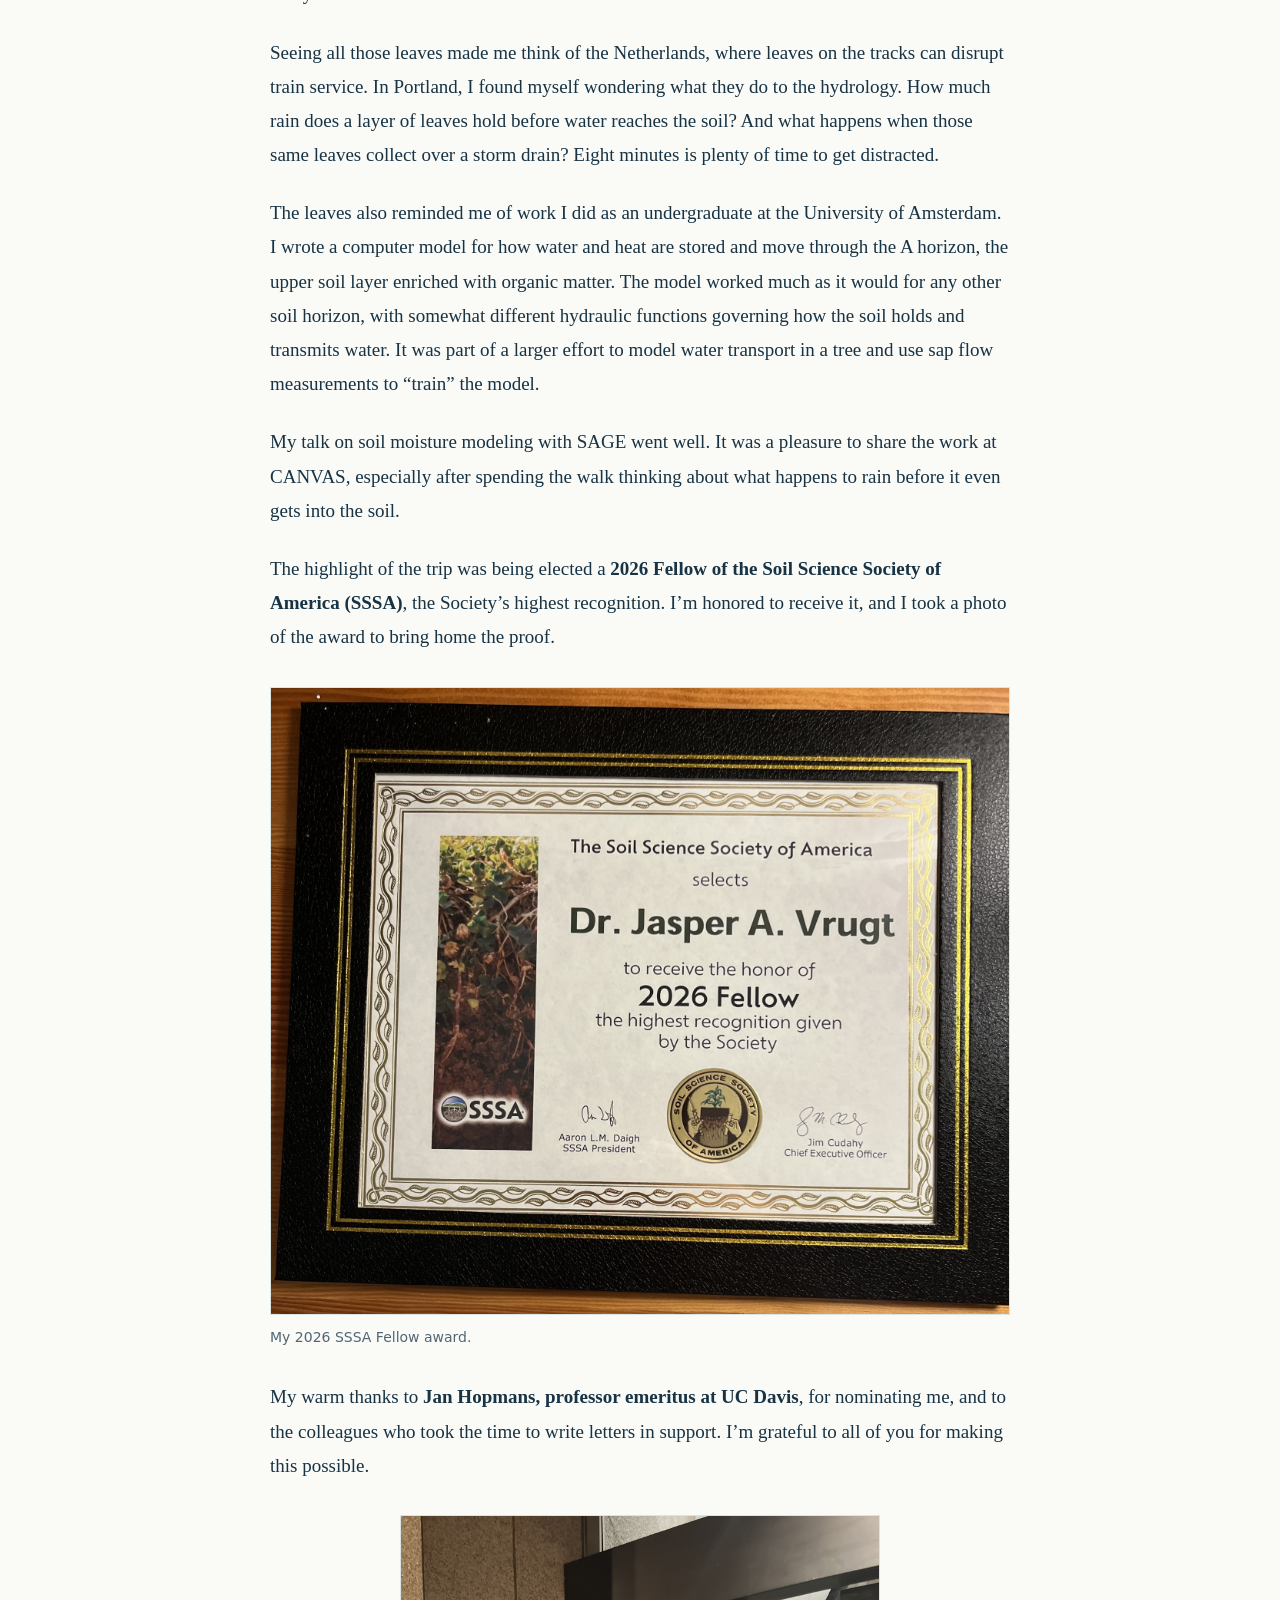
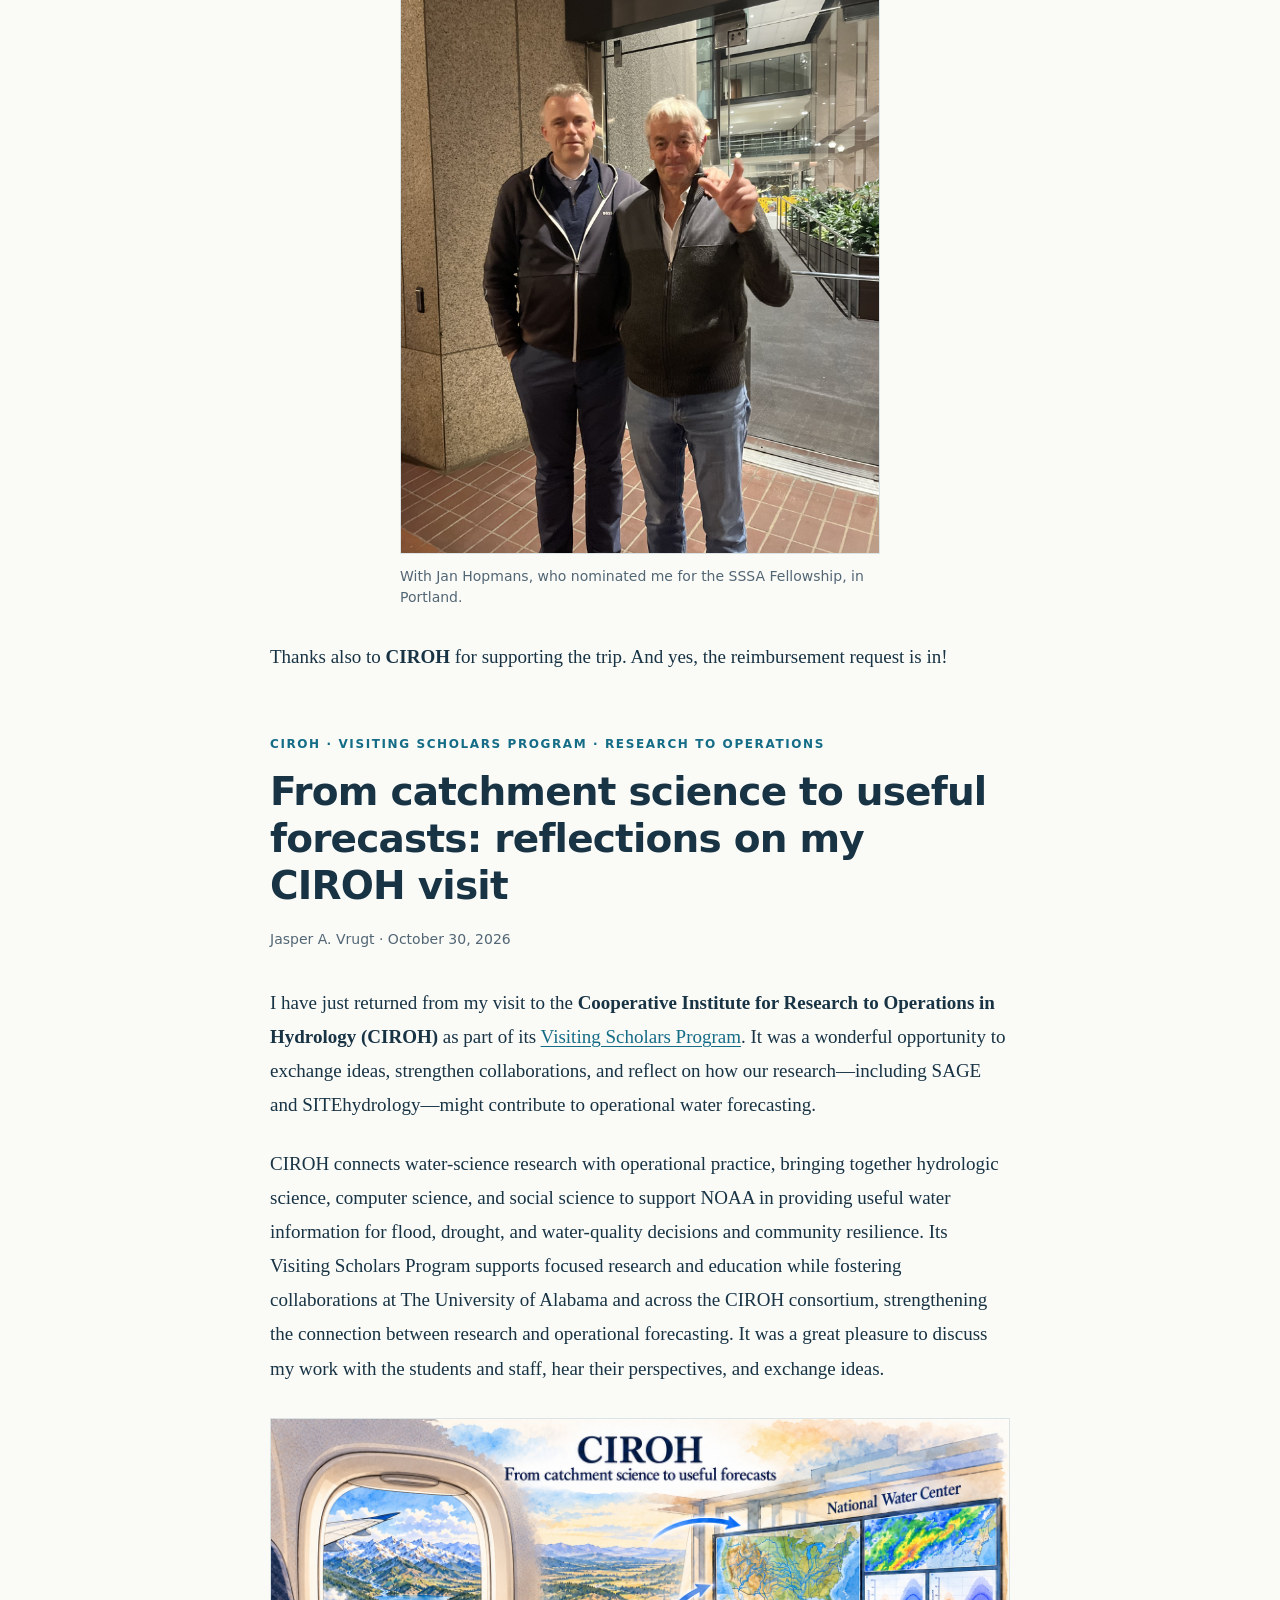
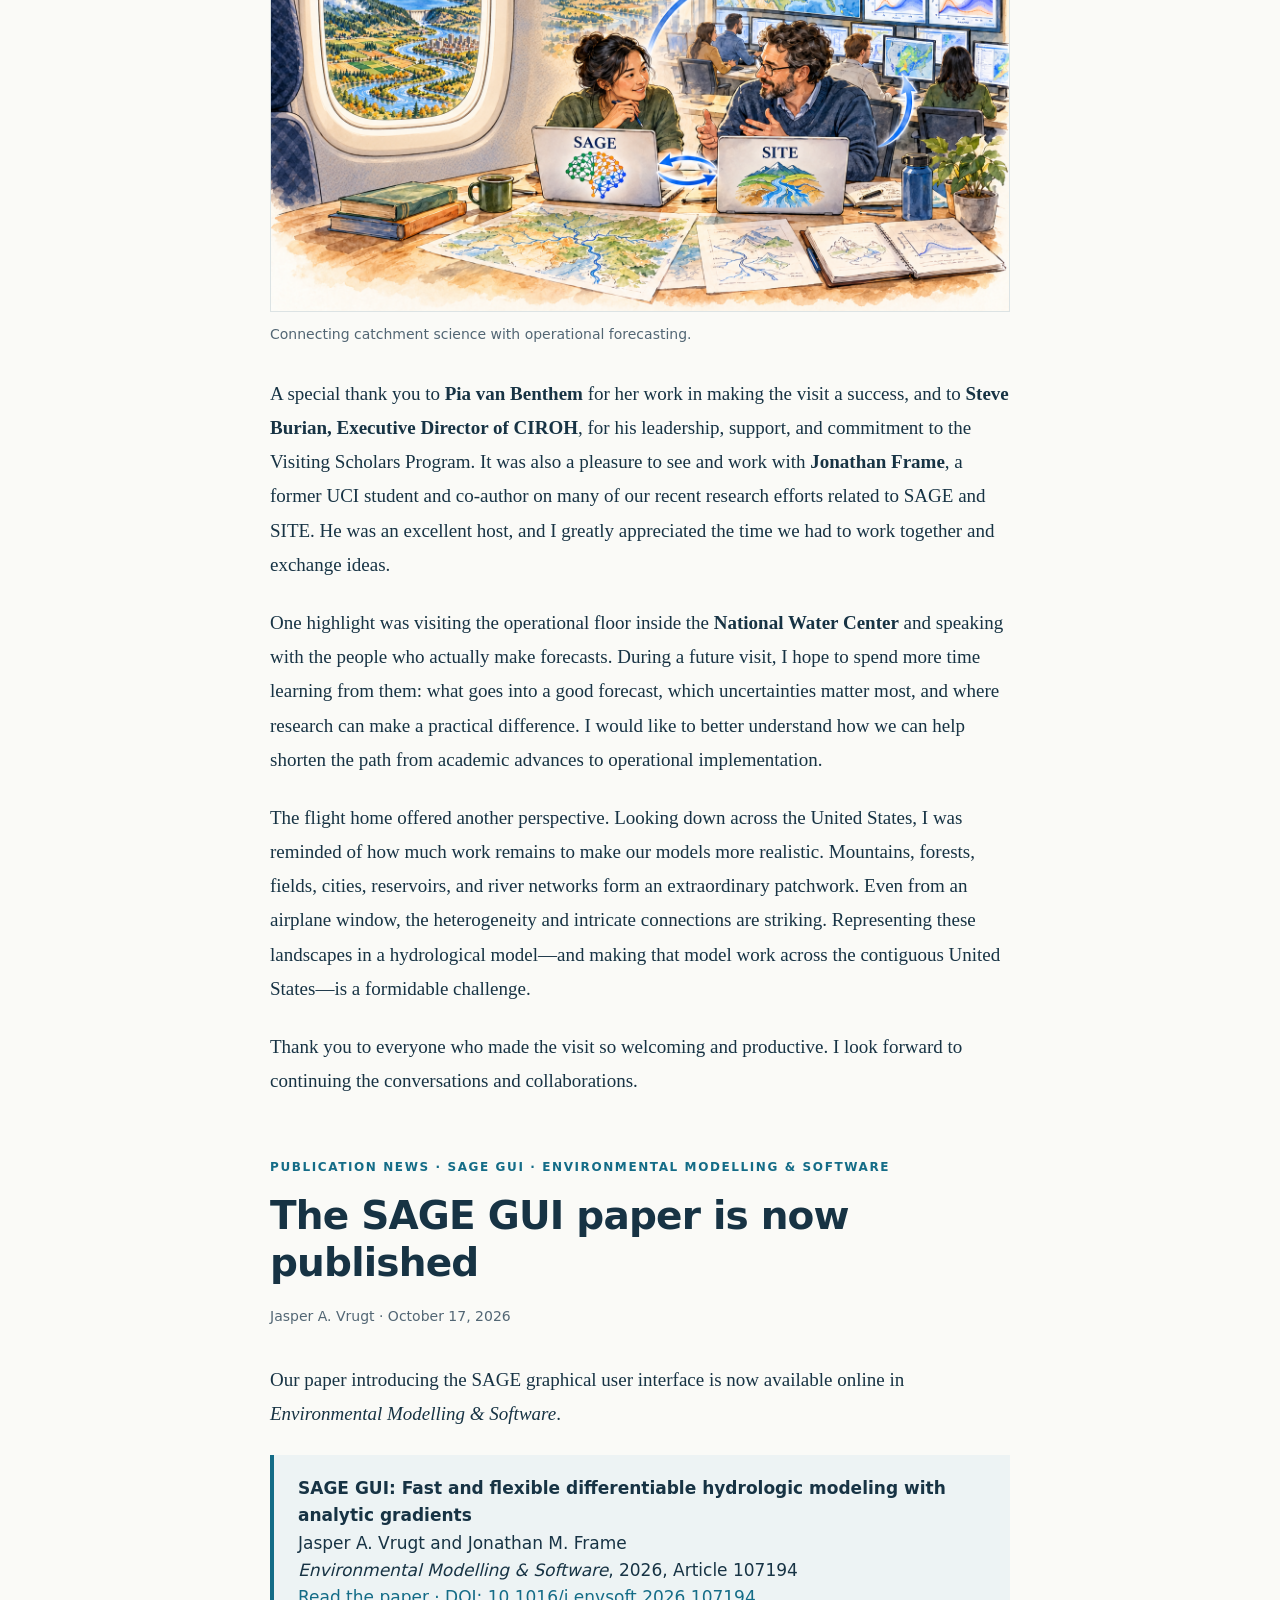
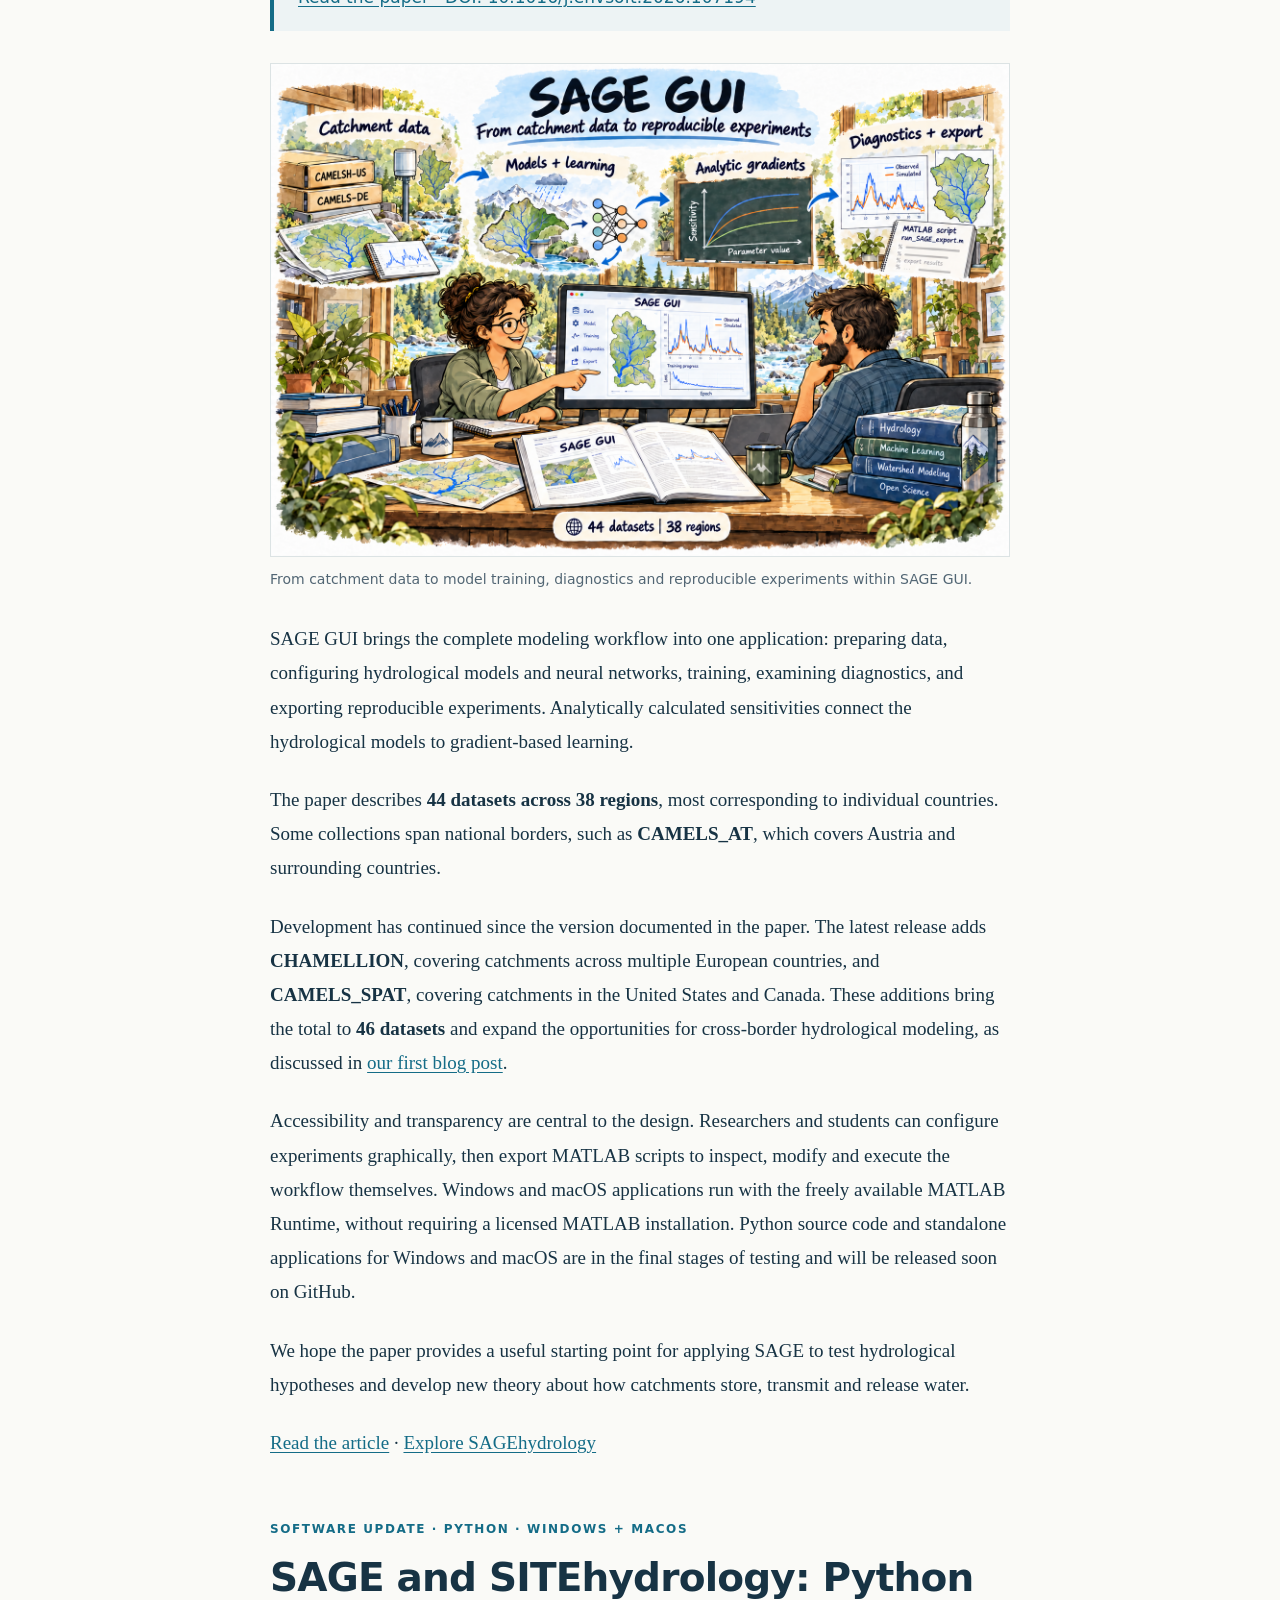
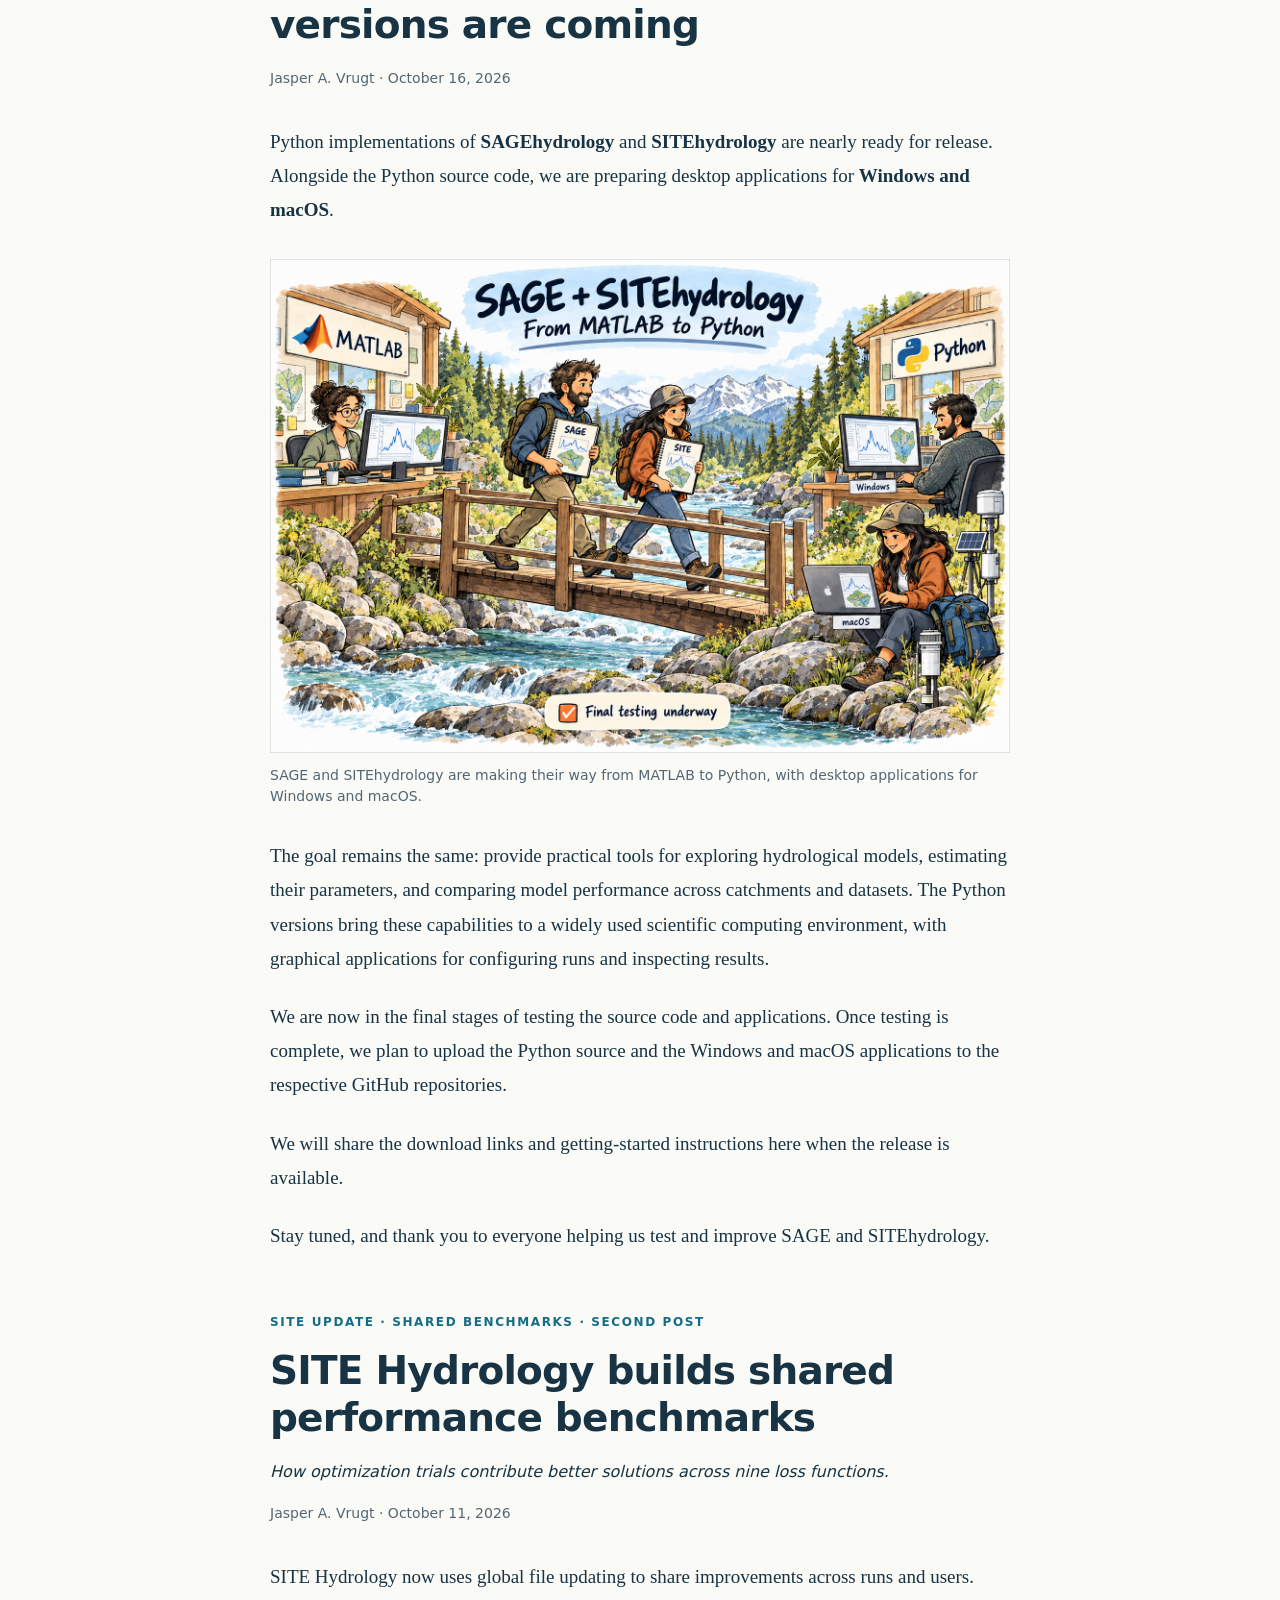
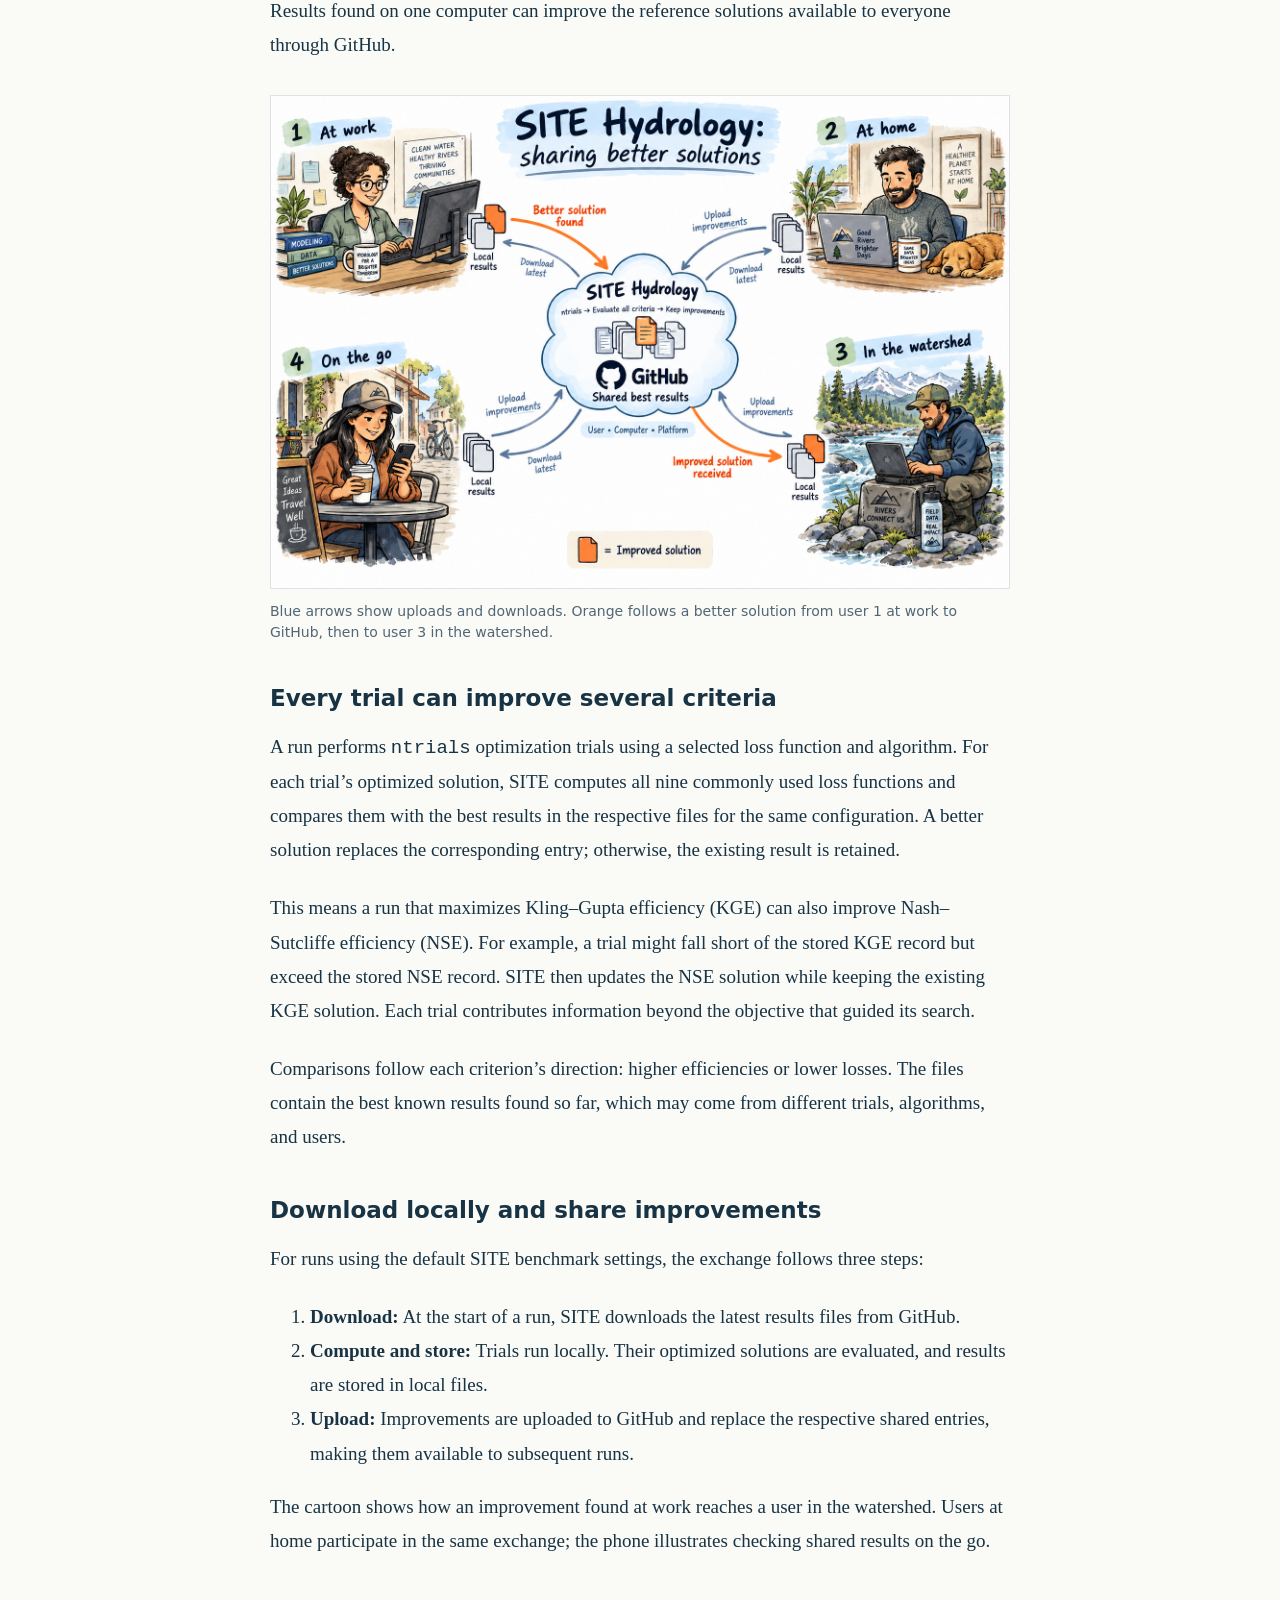
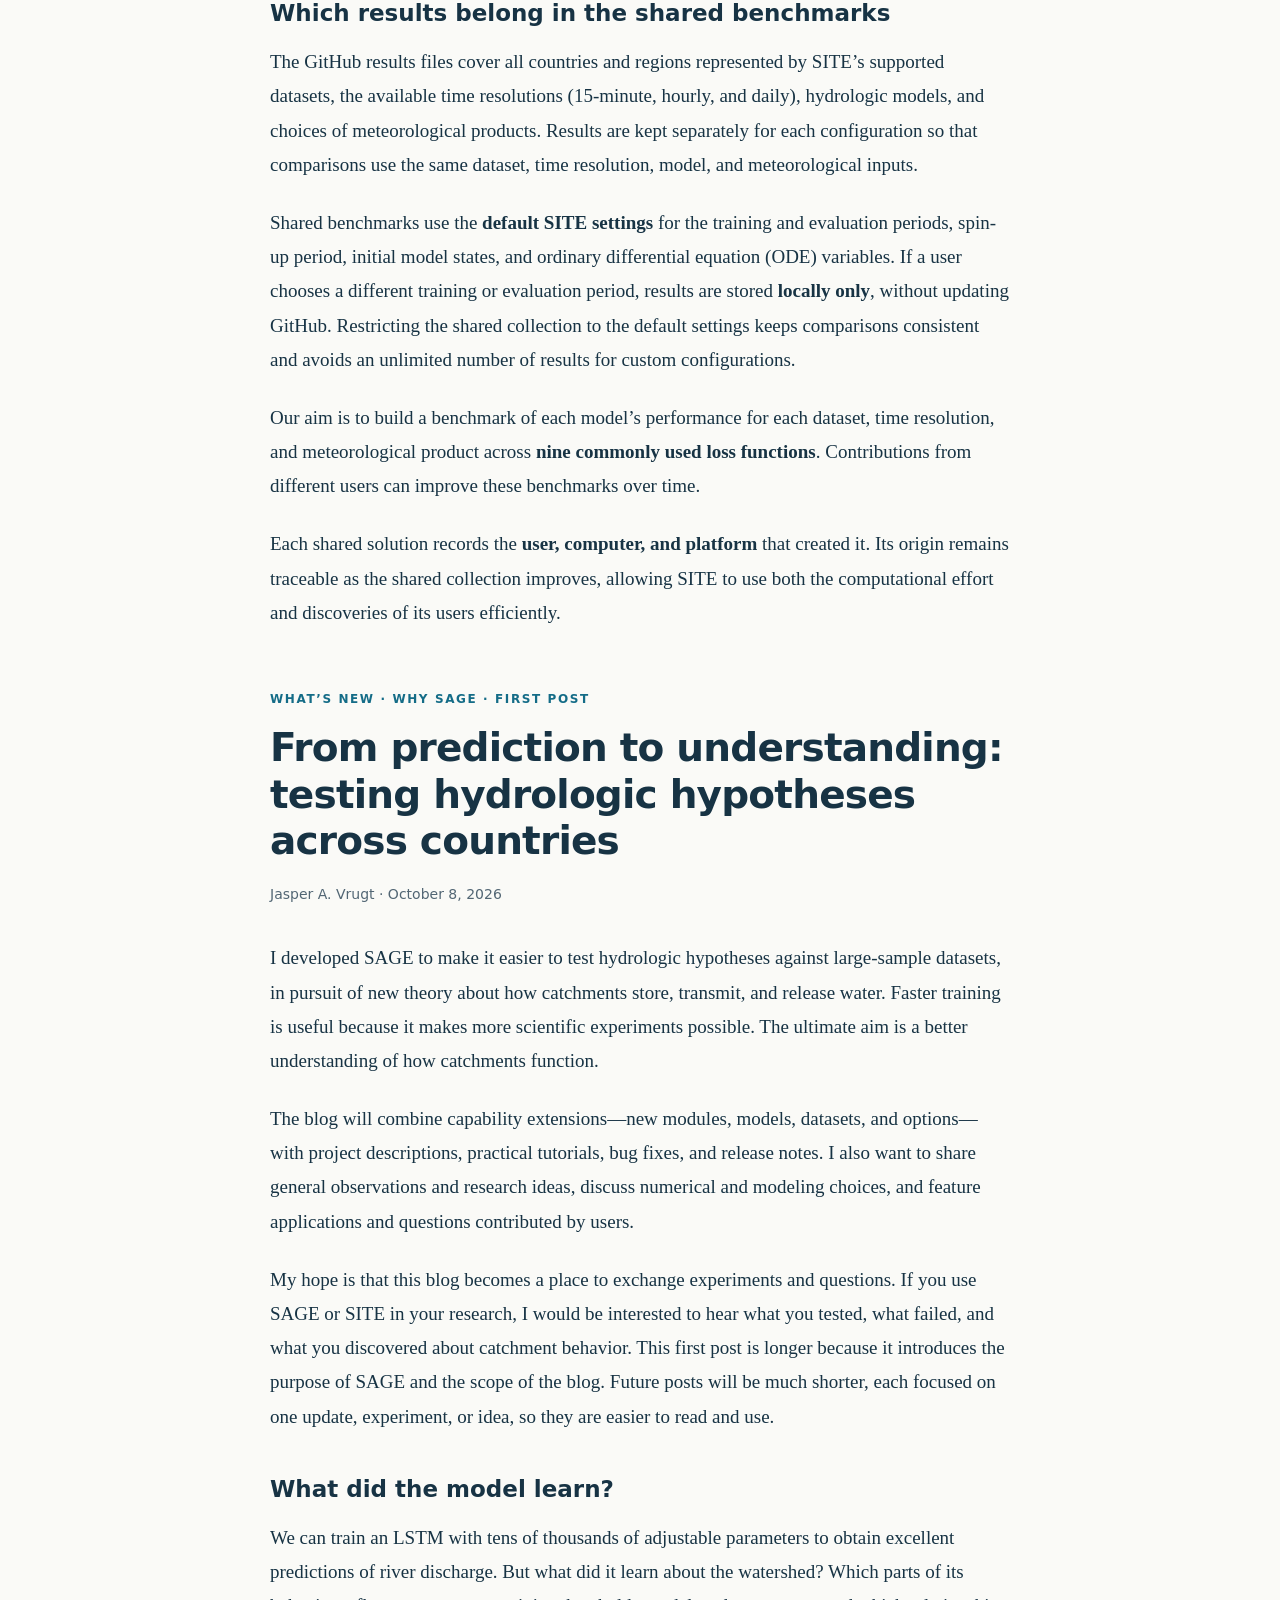
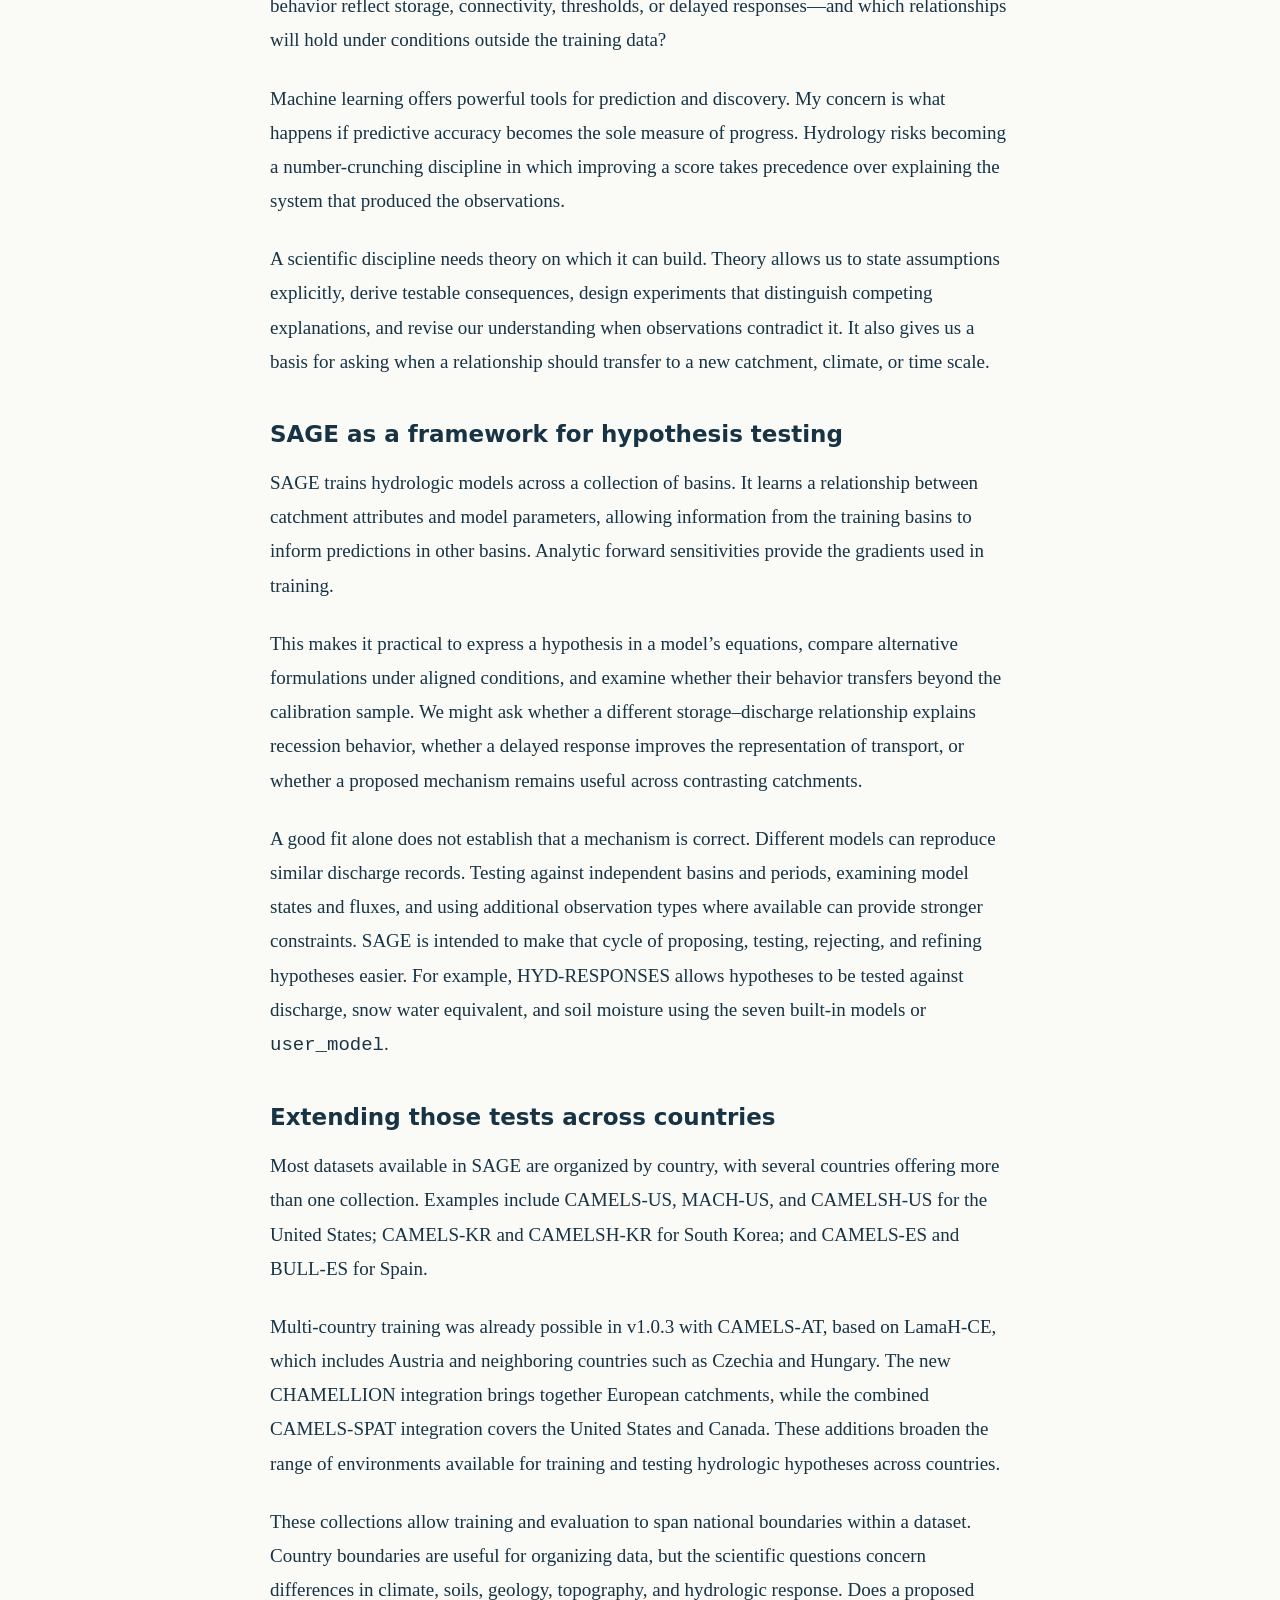
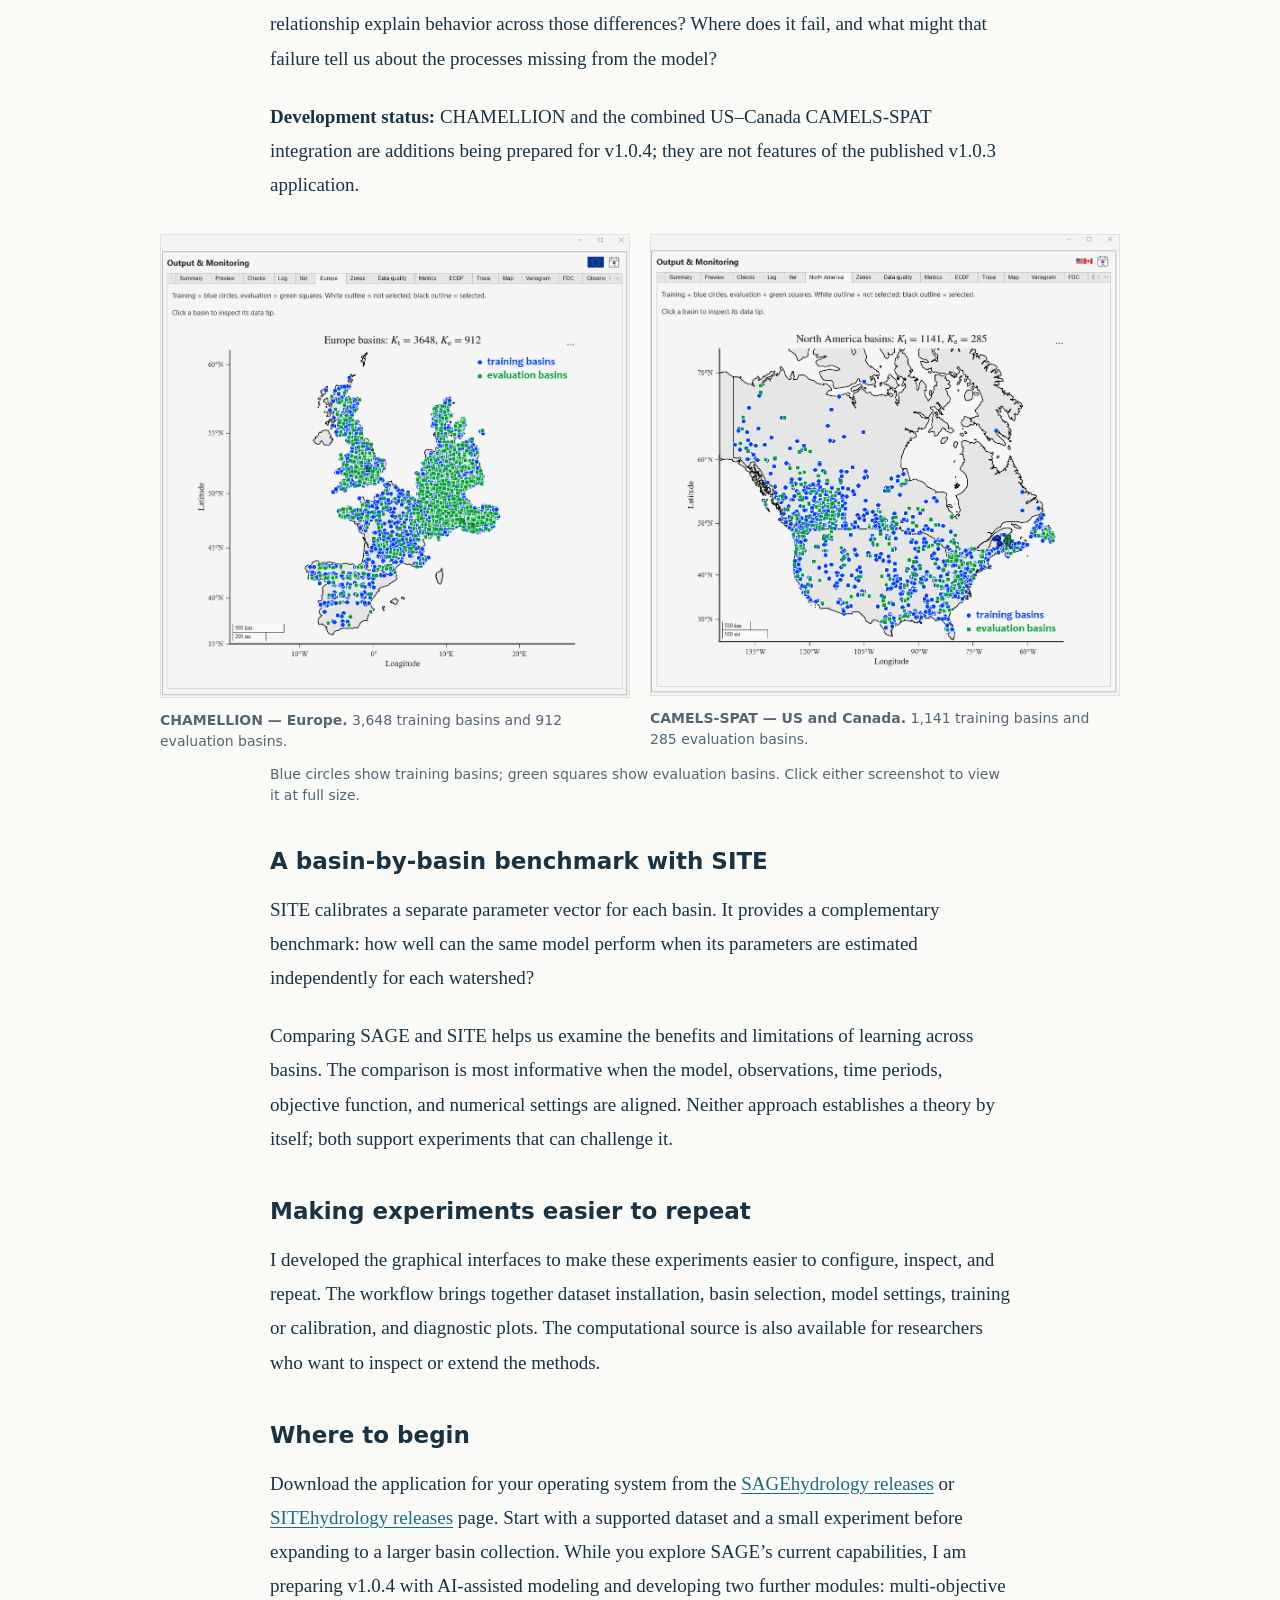
==== commit f63ba2c9: "Publish CANVAS Portland and SSSA Fellow post" ====
--- a/index.html
+++ b/index.html
@@ -1,415 +1,581 @@
 <!doctype html> + 
 <html lang="en"> + 
 <head> + 
   <meta charset="utf-8"> + 
   <meta name="viewport" content="width=device-width,initial-scale=1"> + 
   <meta name="description" content="Hydrologic theory, experiments, and software updates with SAGEhydrology and SITEhydrology, by Jasper A. Vrugt."> + 
   <title>SAGE &amp; SITEhydrology — Blog</title> + 
   <link rel="stylesheet" href="style.css?v=20261009-gallery2"> + 
 <style>#sage-gui-paper .paper-citation{padding:20px 24px;border-left:4px solid #146c87;background:#edf3f4;font-family:system-ui,sans-serif;font-size:17px;line-height:1.6}</style></head> + 
 <body> -
++
+   
   <header class="site-header"> + 
     <a class="brand" href="#">SAGE &amp; SITE<span>hydrology</span></a> -
-    <nav aria-label="Main navigation"><a href="#ciroh-visit">Blog</a><a href="#about">About</a><a href="#downloads">Downloads</a></nav>++
+    <nav aria-label="Main navigation"><a href="#canvas-portland">Blog</a><a href="#about">About</a><a href="#downloads">Downloads</a></nav>+  
   </header> + 
   <main> + 
     <section class="intro"> + 
       <p class="eyebrow">Hydrologic theory · Hypothesis testing · Large-sample data</p> + 
       <h1>Understanding catchments,<br>one hypothesis at a time.</h1> + 
       <figure class="sage-sketch"><a href="assets/sage-framework-sketch.png"><img src="assets/sage-framework-sketch.png" alt="SAGE framework illustrated through catchment attributes and parameters, hydrology, learning, and sensitivities around a central brain" width="1536" height="1024" fetchpriority="high"></a></figure> + 
       <p>Notes from the development and application of SAGEhydrology and SITEhydrology, by Jasper A. Vrugt.</p> + 
     </section> -
-
-<article id="ciroh-visit"><header class="post-header"><p class="eyebrow">CIROH · Visiting Scholars Program · Research to operations</p><h2>From catchment science to useful forecasts: reflections on my CIROH visit</h2><p class="byline">Jasper A. Vrugt · October 30, 2026</p></header><div class="post-body">
-
-<p>I have just returned from my visit to the <strong>Cooperative Institute for Research to Operations in Hydrology (CIROH)</strong> as part of its <a href="https://ciroh.ua.edu/education-and-outreach/visiting-scholars-program/">Visiting Scholars Program</a>. It was a wonderful opportunity to exchange ideas, strengthen collaborations, and reflect on how our research—including SAGE and SITEhydrology—might contribute to operational water forecasting.</p>
-<p>CIROH connects water-science research with operational practice, bringing together hydrologic science, computer science, and social science to support NOAA in providing useful water information for flood, drought, and water-quality decisions and community resilience. Its Visiting Scholars Program supports focused research and education while fostering collaborations at The University of Alabama and across the CIROH consortium, strengthening the connection between research and operational forecasting. It was a great pleasure to discuss my work with the students and staff, hear their perspectives, and exchange ideas.</p>
-<figure><a href="assets/ciroh-sage-site-cartoon.png"><img src="assets/ciroh-sage-site-cartoon.png" width="1536" height="1024" loading="lazy" alt="Conceptual watercolor illustration linking an airplane-window view of varied catchments, SAGE and SITE research, and conversations with operational water forecasters"></a><figcaption>Connecting catchment science with operational forecasting.</figcaption></figure>
-<p>A special thank you to <strong>Pia van Benthem</strong> for her work in making the visit a success, and to <strong>Steve Burian, Executive Director of CIROH</strong>, for his leadership, support, and commitment to the Visiting Scholars Program. It was also a pleasure to see and work with <strong>Jonathan Frame</strong>, a former UCI student and co-author on many of our recent research efforts related to SAGE and SITE. He was an excellent host, and I greatly appreciated the time we had to work together and exchange ideas.</p>
-<p>One highlight was visiting the operational floor inside the <strong>National Water Center</strong> and speaking with the people who actually make forecasts. During a future visit, I hope to spend more time learning from them: what goes into a good forecast, which uncertainties matter most, and where research can make a practical difference. I would like to better understand how we can help shorten the path from academic advances to operational implementation.</p>
-<p>The flight home offered another perspective. Looking down across the United States, I was reminded of how much work remains to make our models more realistic. Mountains, forests, fields, cities, reservoirs, and river networks form an extraordinary patchwork. Even from an airplane window, the heterogeneity and intricate connections are striking. Representing these landscapes in a hydrological model—and making that model work across the contiguous United States—is a formidable challenge.</p>
-<p>Thank you to everyone who made the visit so welcoming and productive. I look forward to continuing the conversations and collaborations.</p>
++
+
+<article id="canvas-portland">
+<header class="post-header">
+<p class="eyebrow">CANVAS · SAGE · Soil science</p>
+<h2>CANVAS in Portland: Fall leaves, soil moisture, and an SSSA Fellowship</h2>
+<p class="byline">Jasper A. Vrugt · November 2026</p>
+</header>
+<div class="post-body">
+<p>I booked the Hotel Grand Stark at the last minute for CANVAS, and it turned out to be much better than I expected. The walk to the Oregon Convention Center took eight to ten minutes, just long enough to enjoy the fresh morning air. Fall had definitely arrived in Portland. Leaves were everywhere.</p>
+<p>Seeing all those leaves made me think of the Netherlands, where leaves on the tracks can disrupt train service. In Portland, I found myself wondering what they do to the hydrology. How much rain does a layer of leaves hold before water reaches the soil? And what happens when those same leaves collect over a storm drain? Eight minutes is plenty of time to get distracted.</p>
+<p>The leaves also reminded me of work I did as an undergraduate at the University of Amsterdam. I wrote a computer model for how water and heat are stored and move through the A horizon, the upper soil layer enriched with organic matter. The model worked much as it would for any other soil horizon, with somewhat different hydraulic functions governing how the soil holds and transmits water. It was part of a larger effort to model water transport in a tree and use sap flow measurements to “train” the model.</p>
+<p>My talk on soil moisture modeling with SAGE went well. It was a pleasure to share the work at CANVAS, especially after spending the walk thinking about what happens to rain before it even gets into the soil.</p>
+<p>The highlight of the trip was being elected a <strong>2026 Fellow of the Soil Science Society of America (SSSA)</strong>, the Society’s highest recognition. I’m honored to receive it, and I took a photo of the award to bring home the proof.</p>
+<figure><a href="assets/canvas-portland-sssa-award.png"><img src="assets/canvas-portland-sssa-award.png" width="1920" height="1631" alt="2026 Soil Science Society of America Fellow award presented to Jasper A. Vrugt"></a><figcaption>My 2026 SSSA Fellow award.</figcaption></figure>
+<p>My warm thanks to <strong>Jan Hopmans, professor emeritus at UC Davis</strong>, for nominating me, and to the colleagues who took the time to write letters in support. I’m grateful to all of you for making this possible.</p>
+<figure class="portrait" style="max-width:480px;margin-left:auto;margin-right:auto"><a href="assets/canvas-portland-jan-hopmans.png"><img src="assets/canvas-portland-jan-hopmans.png" width="1440" height="1920" alt="Jasper A. Vrugt and Jan Hopmans in Portland"></a><figcaption>With Jan Hopmans, who nominated me for the SSSA Fellowship, in Portland.</figcaption></figure>
+<p>Thanks also to <strong>CIROH</strong> for supporting the trip. And yes, the reimbursement request is in!</p>
+</div>
+</article>+
+<article id="ciroh-visit"><header class="post-header"><p class="eyebrow">CIROH · Visiting Scholars Program · Research to operations</p><h2>From catchment science to useful forecasts: reflections on my CIROH visit</h2><p class="byline">Jasper A. Vrugt · October 30, 2026</p></header><div class="post-body">+
++
+<p>I have just returned from my visit to the <strong>Cooperative Institute for Research to Operations in Hydrology (CIROH)</strong> as part of its <a href="https://ciroh.ua.edu/education-and-outreach/visiting-scholars-program/">Visiting Scholars Program</a>. It was a wonderful opportunity to exchange ideas, strengthen collaborations, and reflect on how our research—including SAGE and SITEhydrology—might contribute to operational water forecasting.</p>+
+<p>CIROH connects water-science research with operational practice, bringing together hydrologic science, computer science, and social science to support NOAA in providing useful water information for flood, drought, and water-quality decisions and community resilience. Its Visiting Scholars Program supports focused research and education while fostering collaborations at The University of Alabama and across the CIROH consortium, strengthening the connection between research and operational forecasting. It was a great pleasure to discuss my work with the students and staff, hear their perspectives, and exchange ideas.</p>+
+<figure><a href="assets/ciroh-sage-site-cartoon.png"><img src="assets/ciroh-sage-site-cartoon.png" width="1536" height="1024" loading="lazy" alt="Conceptual watercolor illustration linking an airplane-window view of varied catchments, SAGE and SITE research, and conversations with operational water forecasters"></a><figcaption>Connecting catchment science with operational forecasting.</figcaption></figure>+
+<p>A special thank you to <strong>Pia van Benthem</strong> for her work in making the visit a success, and to <strong>Steve Burian, Executive Director of CIROH</strong>, for his leadership, support, and commitment to the Visiting Scholars Program. It was also a pleasure to see and work with <strong>Jonathan Frame</strong>, a former UCI student and co-author on many of our recent research efforts related to SAGE and SITE. He was an excellent host, and I greatly appreciated the time we had to work together and exchange ideas.</p>+
+<p>One highlight was visiting the operational floor inside the <strong>National Water Center</strong> and speaking with the people who actually make forecasts. During a future visit, I hope to spend more time learning from them: what goes into a good forecast, which uncertainties matter most, and where research can make a practical difference. I would like to better understand how we can help shorten the path from academic advances to operational implementation.</p>+
+<p>The flight home offered another perspective. Looking down across the United States, I was reminded of how much work remains to make our models more realistic. Mountains, forests, fields, cities, reservoirs, and river networks form an extraordinary patchwork. Even from an airplane window, the heterogeneity and intricate connections are striking. Representing these landscapes in a hydrological model—and making that model work across the contiguous United States—is a formidable challenge.</p>+
+<p>Thank you to everyone who made the visit so welcoming and productive. I look forward to continuing the conversations and collaborations.</p>+
 </div></article>+ 
 <article id="sage-gui-paper">+ 
 <header class="post-header"><p class="eyebrow">Publication news · SAGE GUI · Environmental Modelling &amp; Software</p><h2>The SAGE GUI paper is now published</h2><p class="byline">Jasper A. Vrugt · October 17, 2026</p></header>+ 
 <div class="post-body"><p>Our paper introducing the SAGE graphical user interface is now available online in <i>Environmental Modelling &amp; Software</i>.</p>+ 
 <p class="paper-citation"><strong>SAGE GUI: Fast and flexible differentiable hydrologic modeling with analytic gradients</strong><br>Jasper A. Vrugt and Jonathan M. Frame<br><em>Environmental Modelling &amp; Software</em>, 2026, Article 107194<br><a href="https://doi.org/10.1016/j.envsoft.2026.107194">Read the paper · DOI: 10.1016/j.envsoft.2026.107194</a></p>+ 
 <figure><a href="assets/sage-gui-paper-cartoon.png"><img src="assets/sage-gui-paper-cartoon.png" alt="Researchers use SAGE GUI to connect catchment datasets, hydrological models, analytic gradients, diagnostics and MATLAB script export" width="1536" height="1024"></a><figcaption>From catchment data to model training, diagnostics and reproducible experiments within SAGE GUI.</figcaption></figure>+ 
 <p>SAGE GUI brings the complete modeling workflow into one application: preparing data, configuring hydrological models and neural networks, training, examining diagnostics, and exporting reproducible experiments. Analytically calculated sensitivities connect the hydrological models to gradient-based learning.</p>+ 
 <p>The paper describes <b>44 datasets across 38 regions</b>, most corresponding to individual countries. Some collections span national borders, such as <b>CAMELS_AT</b>, which covers Austria and surrounding countries.</p>+ 
 <p>Development has continued since the version documented in the paper. The latest release adds <b>CHAMELLION</b>, covering catchments across multiple European countries, and <b>CAMELS_SPAT</b>, covering catchments in the United States and Canada. These additions bring the total to <b>46 datasets</b> and expand the opportunities for cross-border hydrological modeling, as discussed in <a href="https://jaspervrugt.github.io/SAGE-SITE-blog/#welcome">our first blog post</a>.</p>+ 
 <p>Accessibility and transparency are central to the design. Researchers and students can configure experiments graphically, then export MATLAB scripts to inspect, modify and execute the workflow themselves. Windows and macOS applications run with the freely available MATLAB Runtime, without requiring a licensed MATLAB installation. Python source code and standalone applications for Windows and macOS are in the final stages of testing and will be released soon on GitHub.</p>+ 
 <p>We hope the paper provides a useful starting point for applying SAGE to test hydrological hypotheses and develop new theory about how catchments store, transmit and release water.</p>+ 
 <p><a href="https://doi.org/10.1016/j.envsoft.2026.107194">Read the article</a> · <a href="https://github.com/jaspervrugt/SAGEhydrology">Explore SAGEhydrology</a></p></div></article> + 
     <article id="python-sage-site"> + 
       <header class="post-header"> + 
         <p class="eyebrow">Software update · Python · Windows + macOS</p> + 
         <h2>SAGE and SITEhydrology: Python versions are coming</h2> + 
         <p class="byline">Jasper A. Vrugt · October 16, 2026</p> + 
       </header> + 
       <div class="post-body"> + 
         <p>Python implementations of <strong>SAGEhydrology</strong> and <strong>SITEhydrology</strong> are nearly ready for release. Alongside the Python source code, we are preparing desktop applications for <strong>Windows and macOS</strong>.</p> + 
         <figure><a href="assets/sage-site-python-cartoon.png"><img src="assets/sage-site-python-cartoon.png" alt="Researchers carry SAGE and SITE model notebooks across a river bridge from MATLAB to Python, with Windows and macOS users in a mountain watershed" width="1536" height="1024" loading="lazy"></a><figcaption>SAGE and SITEhydrology are making their way from MATLAB to Python, with desktop applications for Windows and macOS.</figcaption></figure> + 
         <p>The goal remains the same: provide practical tools for exploring hydrological models, estimating their parameters, and comparing model performance across catchments and datasets. The Python versions bring these capabilities to a widely used scientific computing environment, with graphical applications for configuring runs and inspecting results.</p> + 
         <p>We are now in the final stages of testing the source code and applications. Once testing is complete, we plan to upload the Python source and the Windows and macOS applications to the respective GitHub repositories.</p> + 
         <p>We will share the download links and getting-started instructions here when the release is available.</p> + 
         <p>Stay tuned, and thank you to everyone helping us test and improve SAGE and SITEhydrology.</p> + 
       </div> + 
     </article> + 
     <article id="site-shared-benchmarks"> + 
       <header class="post-header"> + 
         <p class="eyebrow">SITE update · Shared benchmarks · Second post</p> + 
         <h2>SITE Hydrology builds shared performance benchmarks</h2> + 
         <p><em>How optimization trials contribute better solutions across nine loss functions.</em></p> + 
         <p class="byline">Jasper A. Vrugt · October 11, 2026</p> + 
       </header> + 
       <div class="post-body"> + 
 <p>SITE Hydrology now uses global file updating to share improvements across runs and users. Results found on one computer can improve the reference solutions available to everyone through GitHub.</p> + 
 <figure><a href="assets/site-shared-results-cartoon.png"><img src="assets/site-shared-results-cartoon.png" alt="Four users exchange local results with SITE Hydrology and GitHub. Orange arrows follow an improved solution from the office user through GitHub to the watershed user." width="1536" height="1024" loading="lazy"></a> + 
 <figcaption>Blue arrows show uploads and downloads. Orange follows a better solution from user 1 at work to GitHub, then to user 3 in the watershed.</figcaption></figure> + 
 <h3>Every trial can improve several criteria</h3> + 
 <p>A run performs <code>ntrials</code> optimization trials using a selected loss function and algorithm. For each trial’s optimized solution, SITE computes all nine commonly used loss functions and compares them with the best results in the respective files for the same configuration. A better solution replaces the corresponding entry; otherwise, the existing result is retained.</p> + 
 <p>This means a run that maximizes Kling–Gupta efficiency (KGE) can also improve Nash–Sutcliffe efficiency (NSE). For example, a trial might fall short of the stored KGE record but exceed the stored NSE record. SITE then updates the NSE solution while keeping the existing KGE solution. Each trial contributes information beyond the objective that guided its search.</p> + 
 <p>Comparisons follow each criterion’s direction: higher efficiencies or lower losses. The files contain the best known results found so far, which may come from different trials, algorithms, and users.</p> + 
 <h3>Download locally and share improvements</h3> + 
 <p>For runs using the default SITE benchmark settings, the exchange follows three steps:</p> + 
 <ol> + 
 <li><strong>Download:</strong> At the start of a run, SITE downloads the latest results files from GitHub.</li> + 
 <li><strong>Compute and store:</strong> Trials run locally. Their optimized solutions are evaluated, and results are stored in local files.</li> + 
 <li><strong>Upload:</strong> Improvements are uploaded to GitHub and replace the respective shared entries, making them available to subsequent runs.</li> + 
 </ol> + 
 <p>The cartoon shows how an improvement found at work reaches a user in the watershed. Users at home participate in the same exchange; the phone illustrates checking shared results on the go.</p> + 
 <h3>Which results belong in the shared benchmarks</h3> + 
 <p>The GitHub results files cover all countries and regions represented by SITE’s supported datasets, the available time resolutions (15-minute, hourly, and daily), hydrologic models, and choices of meteorological products. Results are kept separately for each configuration so that comparisons use the same dataset, time resolution, model, and meteorological inputs.</p> + 
 <p>Shared benchmarks use the <strong>default SITE settings</strong> for the training and evaluation periods, spin-up period, initial model states, and ordinary differential equation (ODE) variables. If a user chooses a different training or evaluation period, results are stored <strong>locally only</strong>, without updating GitHub. Restricting the shared collection to the default settings keeps comparisons consistent and avoids an unlimited number of results for custom configurations.</p> + 
 <p>Our aim is to build a benchmark of each model’s performance for each dataset, time resolution, and meteorological product across <strong>nine commonly used loss functions</strong>. Contributions from different users can improve these benchmarks over time.</p> + 
 <p>Each shared solution records the <strong>user, computer, and platform</strong> that created it. Its origin remains traceable as the shared collection improves, allowing SITE to use both the computational effort and discoveries of its users efficiently.</p> + 
       </div> + 
     </article> + 
     <article id="welcome"> + 
       <header class="post-header"> + 
         <p class="eyebrow">What’s new · Why SAGE · First post</p> + 
         <h2>From prediction to understanding: testing hydrologic hypotheses across countries</h2> + 
         <p class="byline">Jasper A. Vrugt · October 8, 2026</p> + 
       </header> + 
       <div class="post-body"> + 
         <p>I developed SAGE to make it easier to test hydrologic hypotheses against large-sample datasets, in pursuit of new theory about how catchments store, transmit, and release water. Faster training is useful because it makes more scientific experiments possible. The ultimate aim is a better understanding of how catchments function.</p>  + 
         <p>The blog will combine capability extensions—new modules, models, datasets, and options—with project descriptions, practical tutorials, bug fixes, and release notes. I also want to share general observations and research ideas, discuss numerical and modeling choices, and feature applications and questions contributed by users.</p> + 
         <p>My hope is that this blog becomes a place to exchange experiments and questions. If you use SAGE or SITE in your research, I would be interested to hear what you tested, what failed, and what you discovered about catchment behavior. This first post is longer because it introduces the purpose of SAGE and the scope of the blog. Future posts will be much shorter, each focused on one update, experiment, or idea, so they are easier to read and use.</p> + 
         <h3>What did the model learn?</h3> + 
         <p>We can train an LSTM with tens of thousands of adjustable parameters to obtain excellent predictions of river discharge. But what did it learn about the watershed? Which parts of its behavior reflect storage, connectivity, thresholds, or delayed responses—and which relationships will hold under conditions outside the training data?</p> + 
         <p>Machine learning offers powerful tools for prediction and discovery. My concern is what happens if predictive accuracy becomes the sole measure of progress. Hydrology risks becoming a number-crunching discipline in which improving a score takes precedence over explaining the system that produced the observations.</p> + 
         <p>A scientific discipline needs theory on which it can build. Theory allows us to state assumptions explicitly, derive testable consequences, design experiments that distinguish competing explanations, and revise our understanding when observations contradict it. It also gives us a basis for asking when a relationship should transfer to a new catchment, climate, or time scale.</p> + 
         <h3>SAGE as a framework for hypothesis testing</h3> + 
         <p>SAGE trains hydrologic models across a collection of basins. It learns a relationship between catchment attributes and model parameters, allowing information from the training basins to inform predictions in other basins. Analytic forward sensitivities provide the gradients used in training.</p> + 
         <p>This makes it practical to express a hypothesis in a model’s equations, compare alternative formulations under aligned conditions, and examine whether their behavior transfers beyond the calibration sample. We might ask whether a different storage–discharge relationship explains recession behavior, whether a delayed response improves the representation of transport, or whether a proposed mechanism remains useful across contrasting catchments.</p> + 
         <p>A good fit alone does not establish that a mechanism is correct. Different models can reproduce similar discharge records. Testing against independent basins and periods, examining model states and fluxes, and using additional observation types where available can provide stronger constraints. SAGE is intended to make that cycle of proposing, testing, rejecting, and refining hypotheses easier. For example, HYD-RESPONSES allows hypotheses to be tested against discharge, snow water equivalent, and soil moisture using the seven built-in models or <code>user_model</code>.</p> + 
         <h3>Extending those tests across countries</h3> + 
         <p>Most datasets available in SAGE are organized by country, with several countries offering more than one collection. Examples include CAMELS-US, MACH-US, and CAMELSH-US for the United States; CAMELS-KR and CAMELSH-KR for South Korea; and CAMELS-ES and BULL-ES for Spain.</p> + 
         <p>Multi-country training was already possible in v1.0.3 with CAMELS-AT, based on LamaH-CE, which includes Austria and neighboring countries such as Czechia and Hungary. The new CHAMELLION integration brings together European catchments, while the combined CAMELS-SPAT integration covers the United States and Canada. These additions broaden the range of environments available for training and testing hydrologic hypotheses across countries.</p> + 
         <p>These collections allow training and evaluation to span national boundaries within a dataset. Country boundaries are useful for organizing data, but the scientific questions concern differences in climate, soils, geology, topography, and hydrologic response. Does a proposed relationship explain behavior across those differences? Where does it fail, and what might that failure tell us about the processes missing from the model?</p> + 
         <p><strong>Development status:</strong> CHAMELLION and the combined US–Canada CAMELS-SPAT integration are additions being prepared for v1.0.4; they are not features of the published v1.0.3 application.</p> + 
         <div class="basin-gallery"> + 
           <figure> + 
             <a href="assets/sage-europe-basins.png"><img src="assets/sage-europe-basins.png" alt="CHAMELLION European training and evaluation basins in SAGE" width="1038" height="1022" loading="lazy"></a> + 
             <figcaption><strong>CHAMELLION &mdash; Europe.</strong> 3,648 training basins and 912 evaluation basins.</figcaption> + 
           </figure> + 
           <figure> + 
             <a href="assets/sage-north-america-basins.png"><img src="assets/sage-north-america-basins.png" alt="CAMELS-SPAT United States and Canada training and evaluation basins in SAGE" width="1039" height="1019" loading="lazy"></a> + 
             <figcaption><strong>CAMELS-SPAT &mdash; US and Canada.</strong> 1,141 training basins and 285 evaluation basins.</figcaption> + 
           </figure> + 
         </div> + 
         <p class="basin-gallery-note">Blue circles show training basins; green squares show evaluation basins. Click either screenshot to view it at full size.</p> + 
         <h3>A basin-by-basin benchmark with SITE</h3> + 
         <p>SITE calibrates a separate parameter vector for each basin. It provides a complementary benchmark: how well can the same model perform when its parameters are estimated independently for each watershed?</p> + 
         <p>Comparing SAGE and SITE helps us examine the benefits and limitations of learning across basins. The comparison is most informative when the model, observations, time periods, objective function, and numerical settings are aligned. Neither approach establishes a theory by itself; both support experiments that can challenge it.</p> + 
         <h3>Making experiments easier to repeat</h3> + 
         <p>I developed the graphical interfaces to make these experiments easier to configure, inspect, and repeat. The workflow brings together dataset installation, basin selection, model settings, training or calibration, and diagnostic plots. The computational source is also available for researchers who want to inspect or extend the methods.</p> + 
         <h3>Where to begin</h3> + 
         <p>Download the application for your operating system from the <a href="https://github.com/jaspervrugt/SAGEhydrology/releases">SAGEhydrology releases</a> or <a href="https://github.com/jaspervrugt/SITEhydrology/releases">SITEhydrology releases</a> page. Start with a supported dataset and a small experiment before expanding to a larger basin collection. While you explore SAGE’s current capabilities, I am preparing v1.0.4 with AI-assisted modeling and developing two further modules: multi-objective training to explore Pareto trade-offs, and frequentist uncertainty analysis to quantify parameter uncertainty and assess model misspecification.</p> + 
       </div> + 
     </article> + 
     <section id="about" class="about"> + 
       <h2>About this blog</h2> + 
       <p>Hydrologic hypothesis testing, capability extensions, project descriptions, tutorials, bug fixes, research ideas, and community applications with SAGEhydrology and SITEhydrology. Written by Jasper A. Vrugt, University of California, Irvine.</p> + 
     </section> + 
 <section id="downloads" class="downloads"> + 
       <h2>Try the software</h2> + 
       <div class="download-grid"> + 
         <a href="https://github.com/jaspervrugt/SAGEhydrology/releases"><strong>SAGEhydrology</strong><span>Learning across basins →</span></a> + 
         <a href="https://github.com/jaspervrugt/SITEhydrology/releases"><strong>SITEhydrology</strong><span>Basin-specific calibration →</span></a> + 
       </div> + 
     </section> + 
   </main> + 
   <footer>© 2026 Jasper A. Vrugt</footer> + 
 </body> + 
 </html> -
----
++
+++++
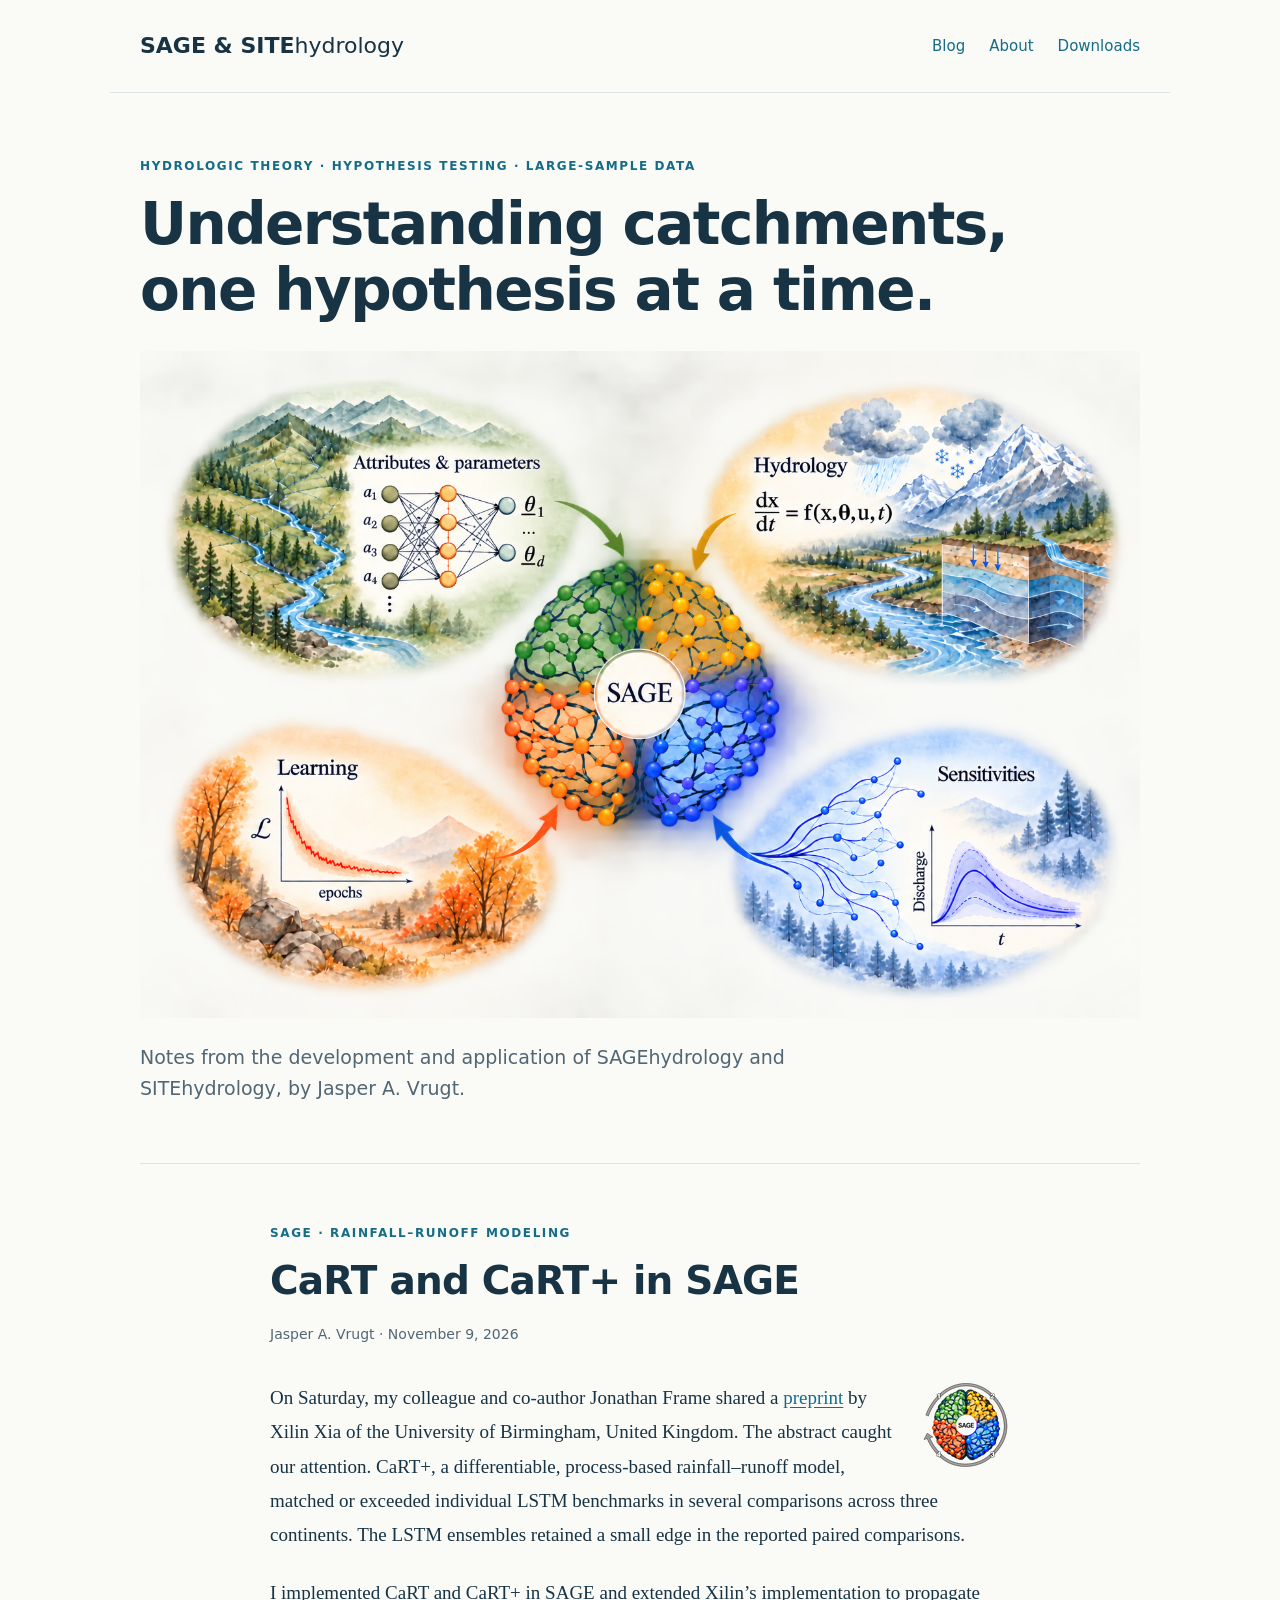
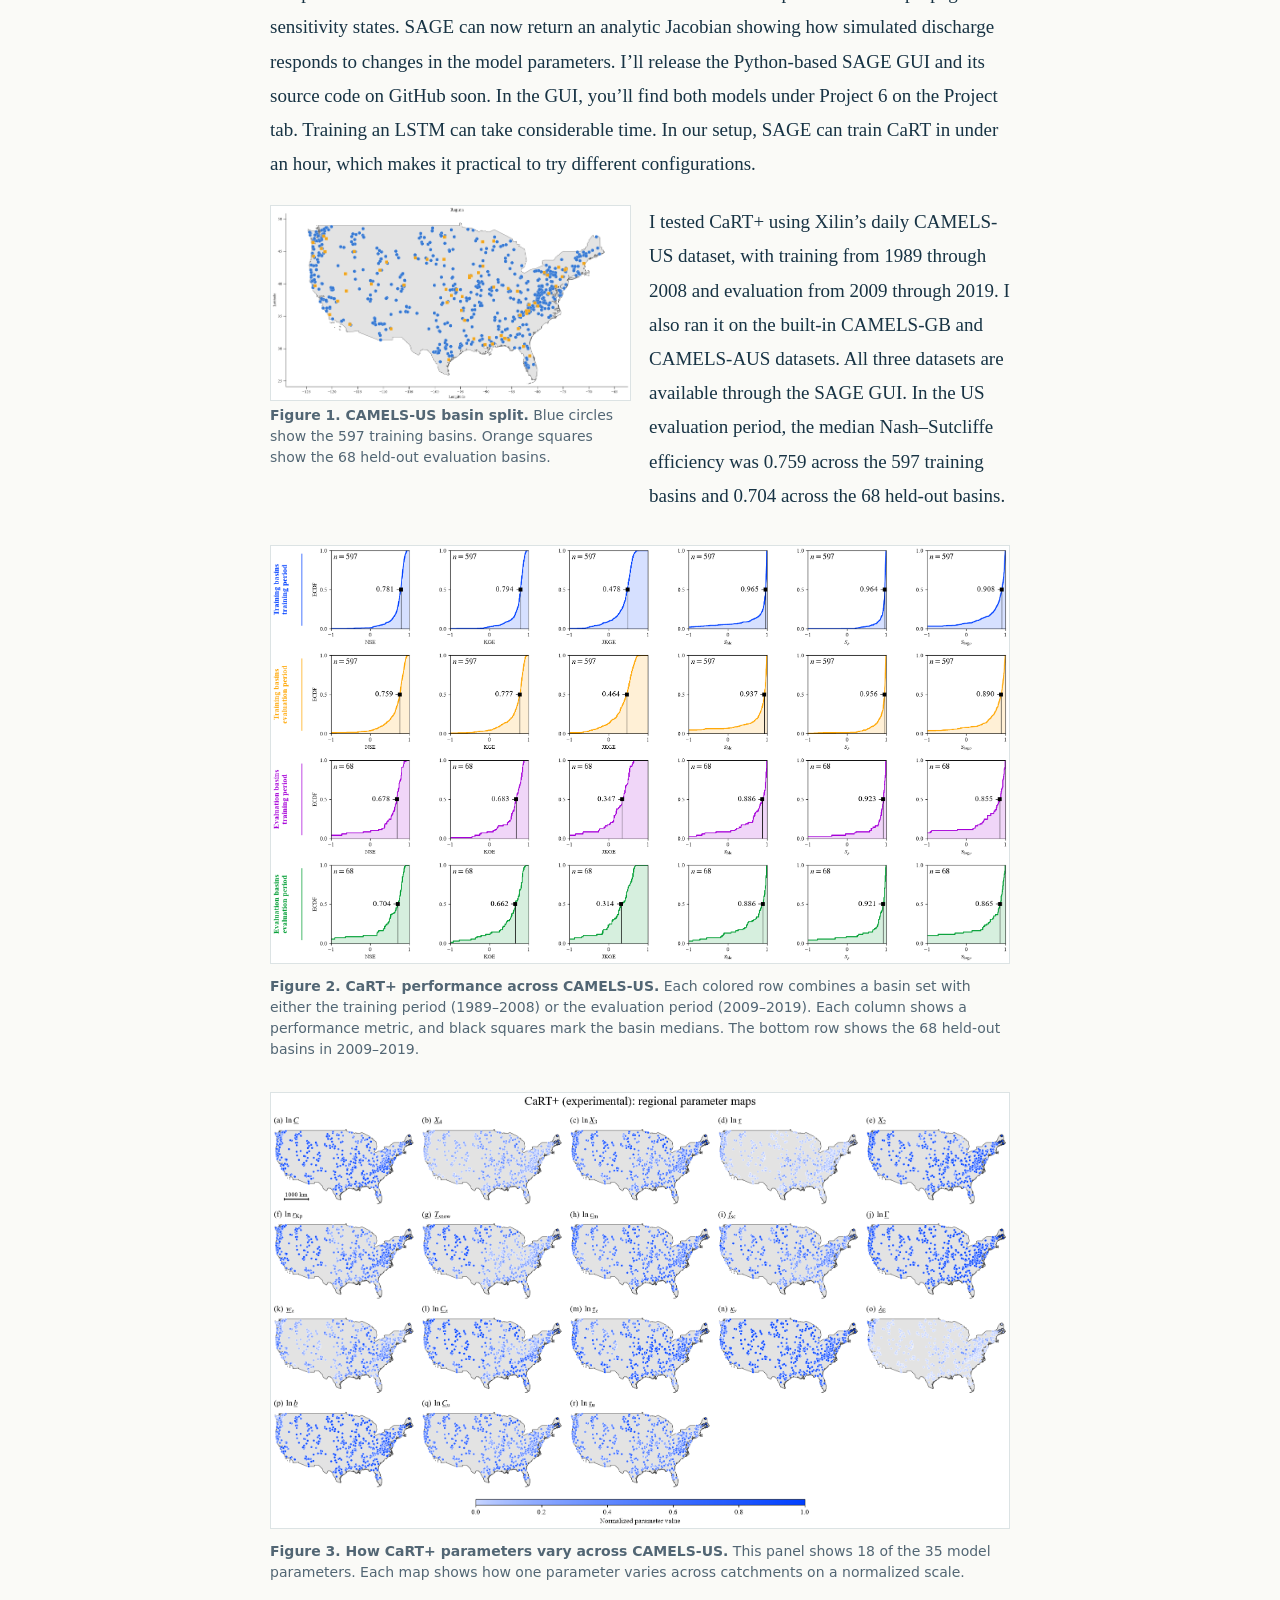
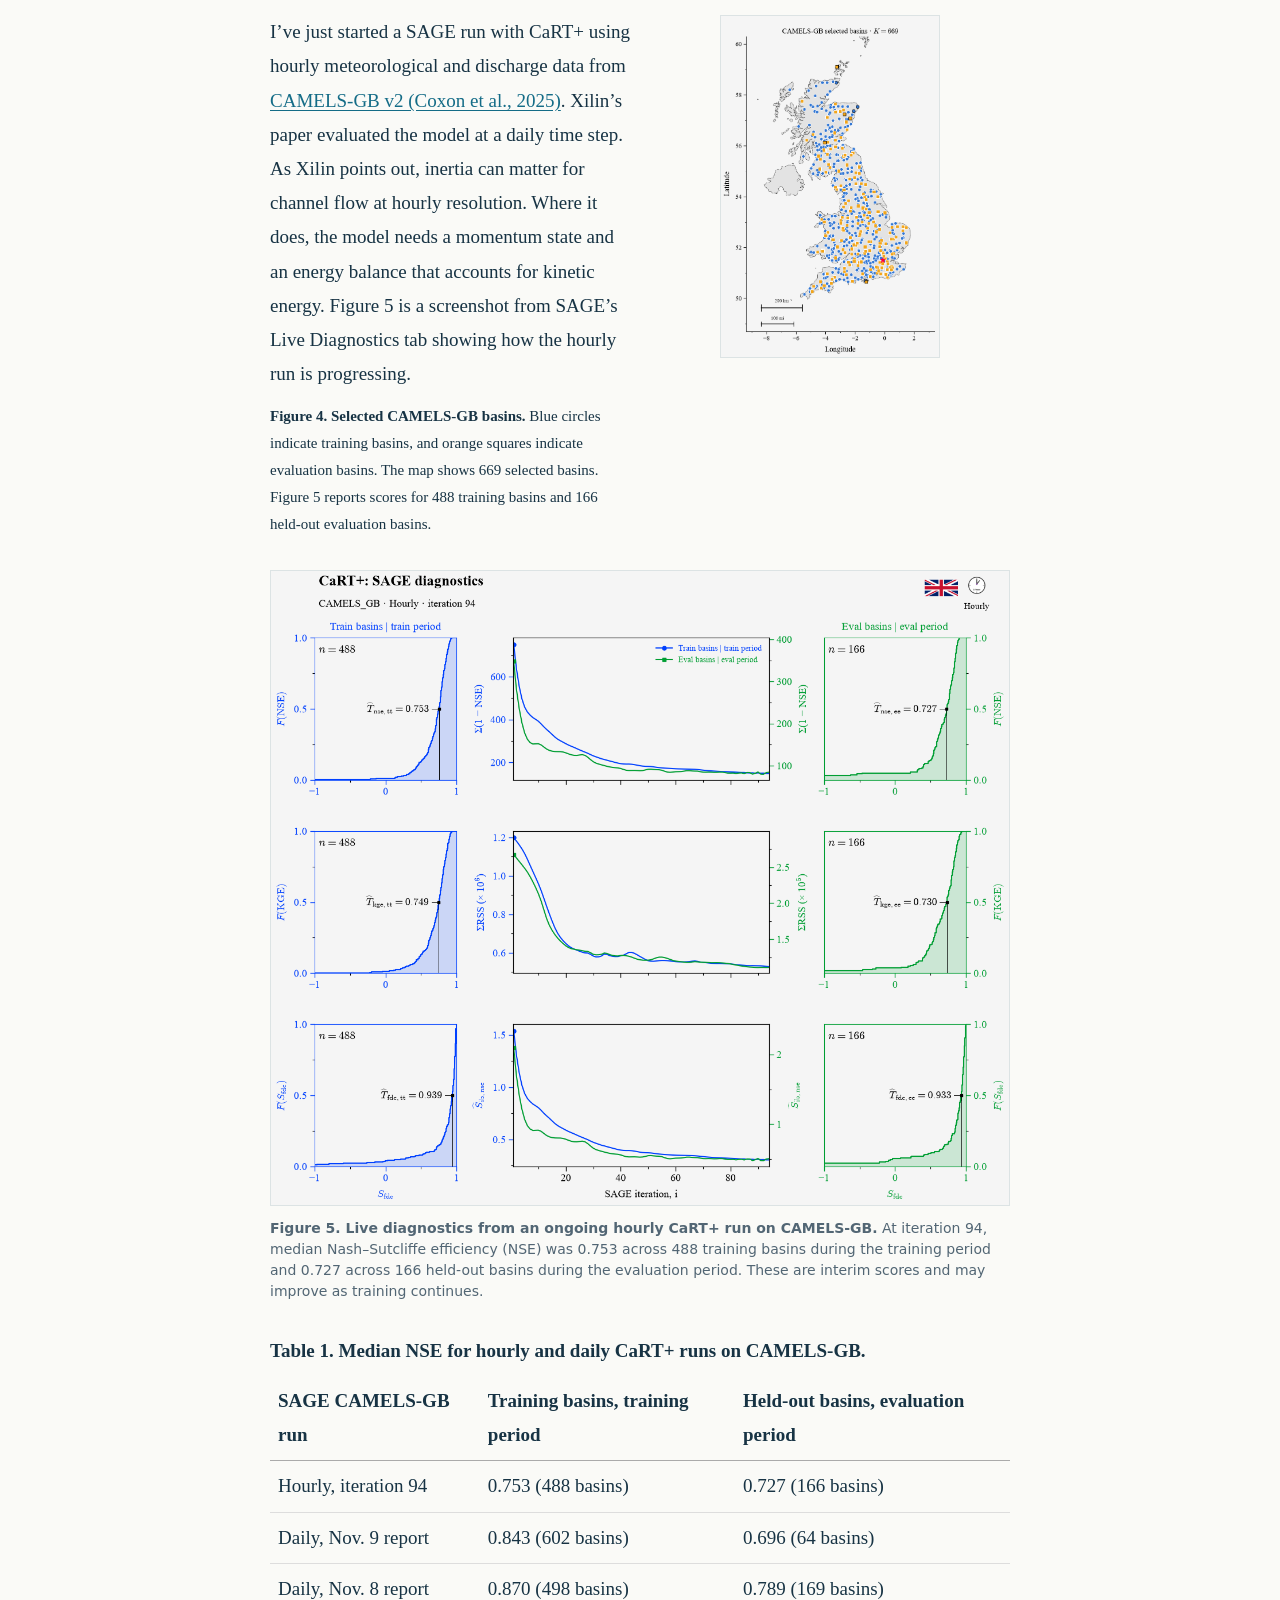
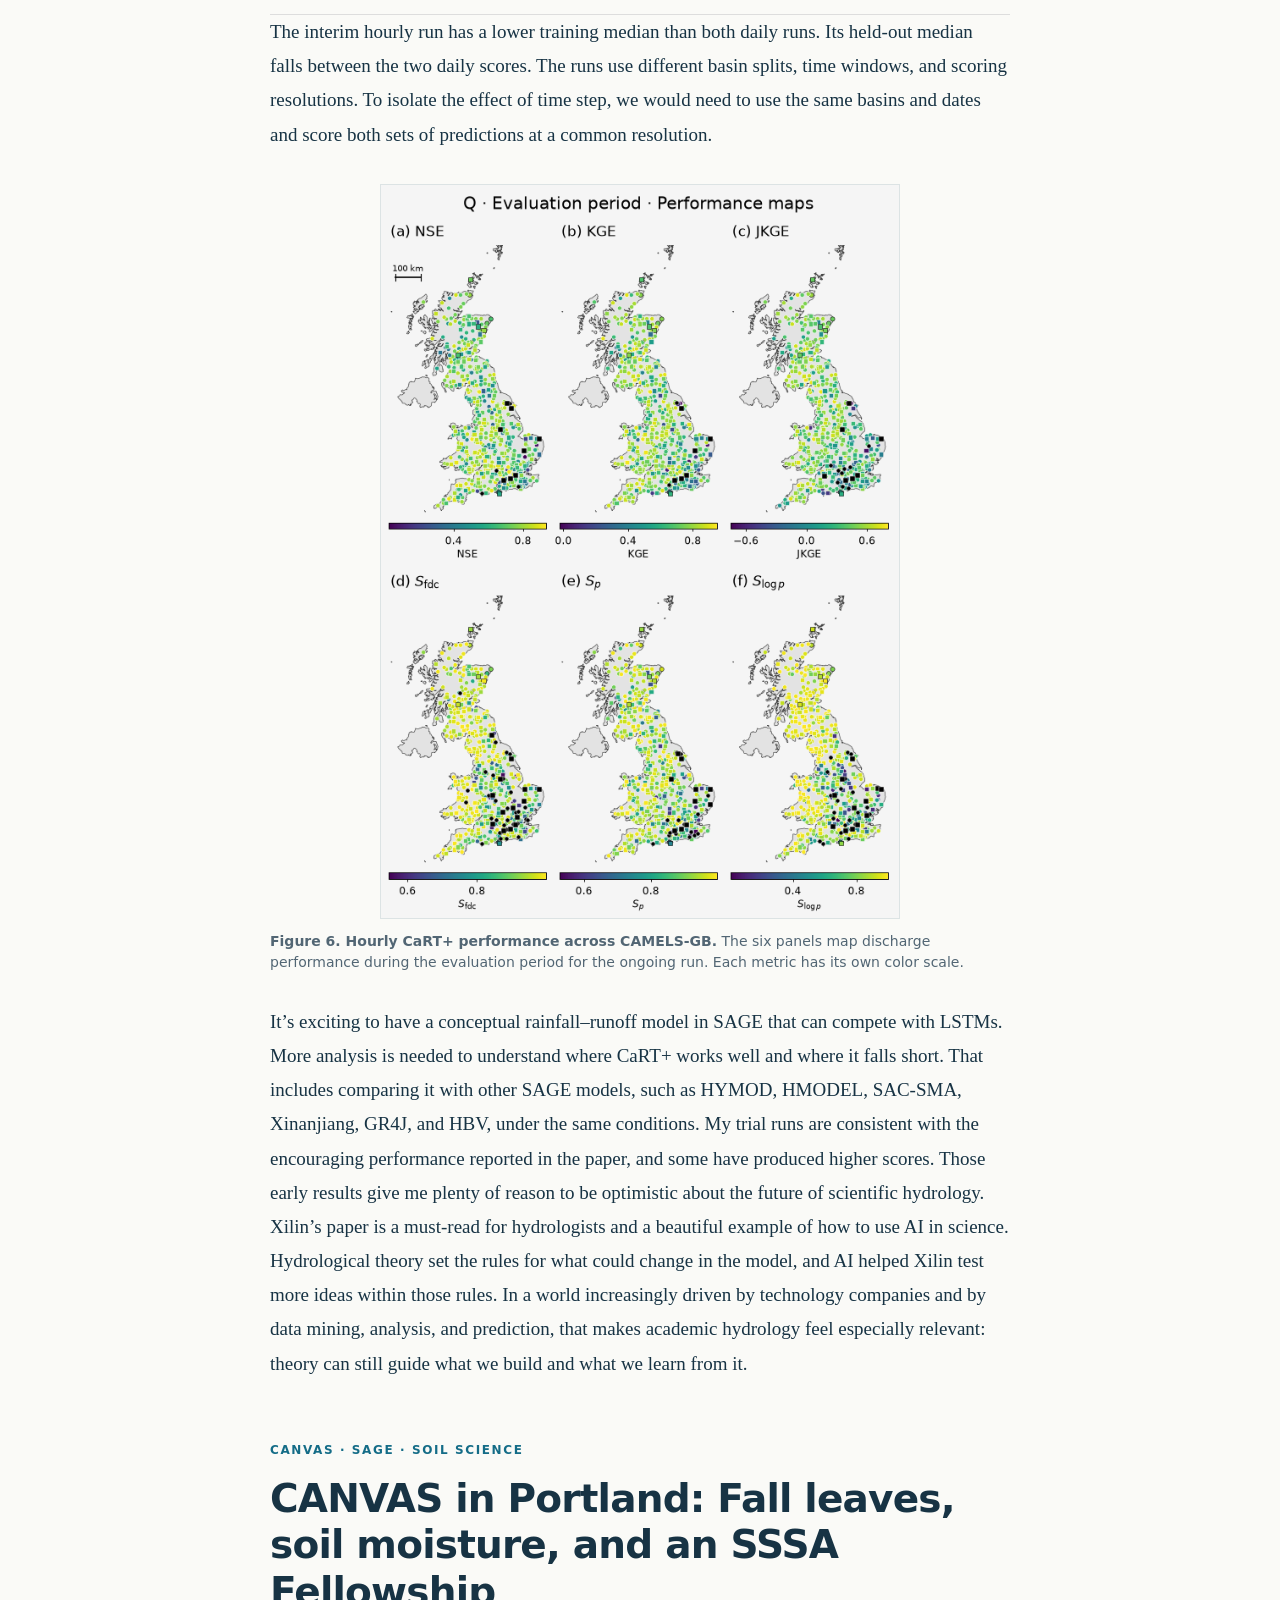
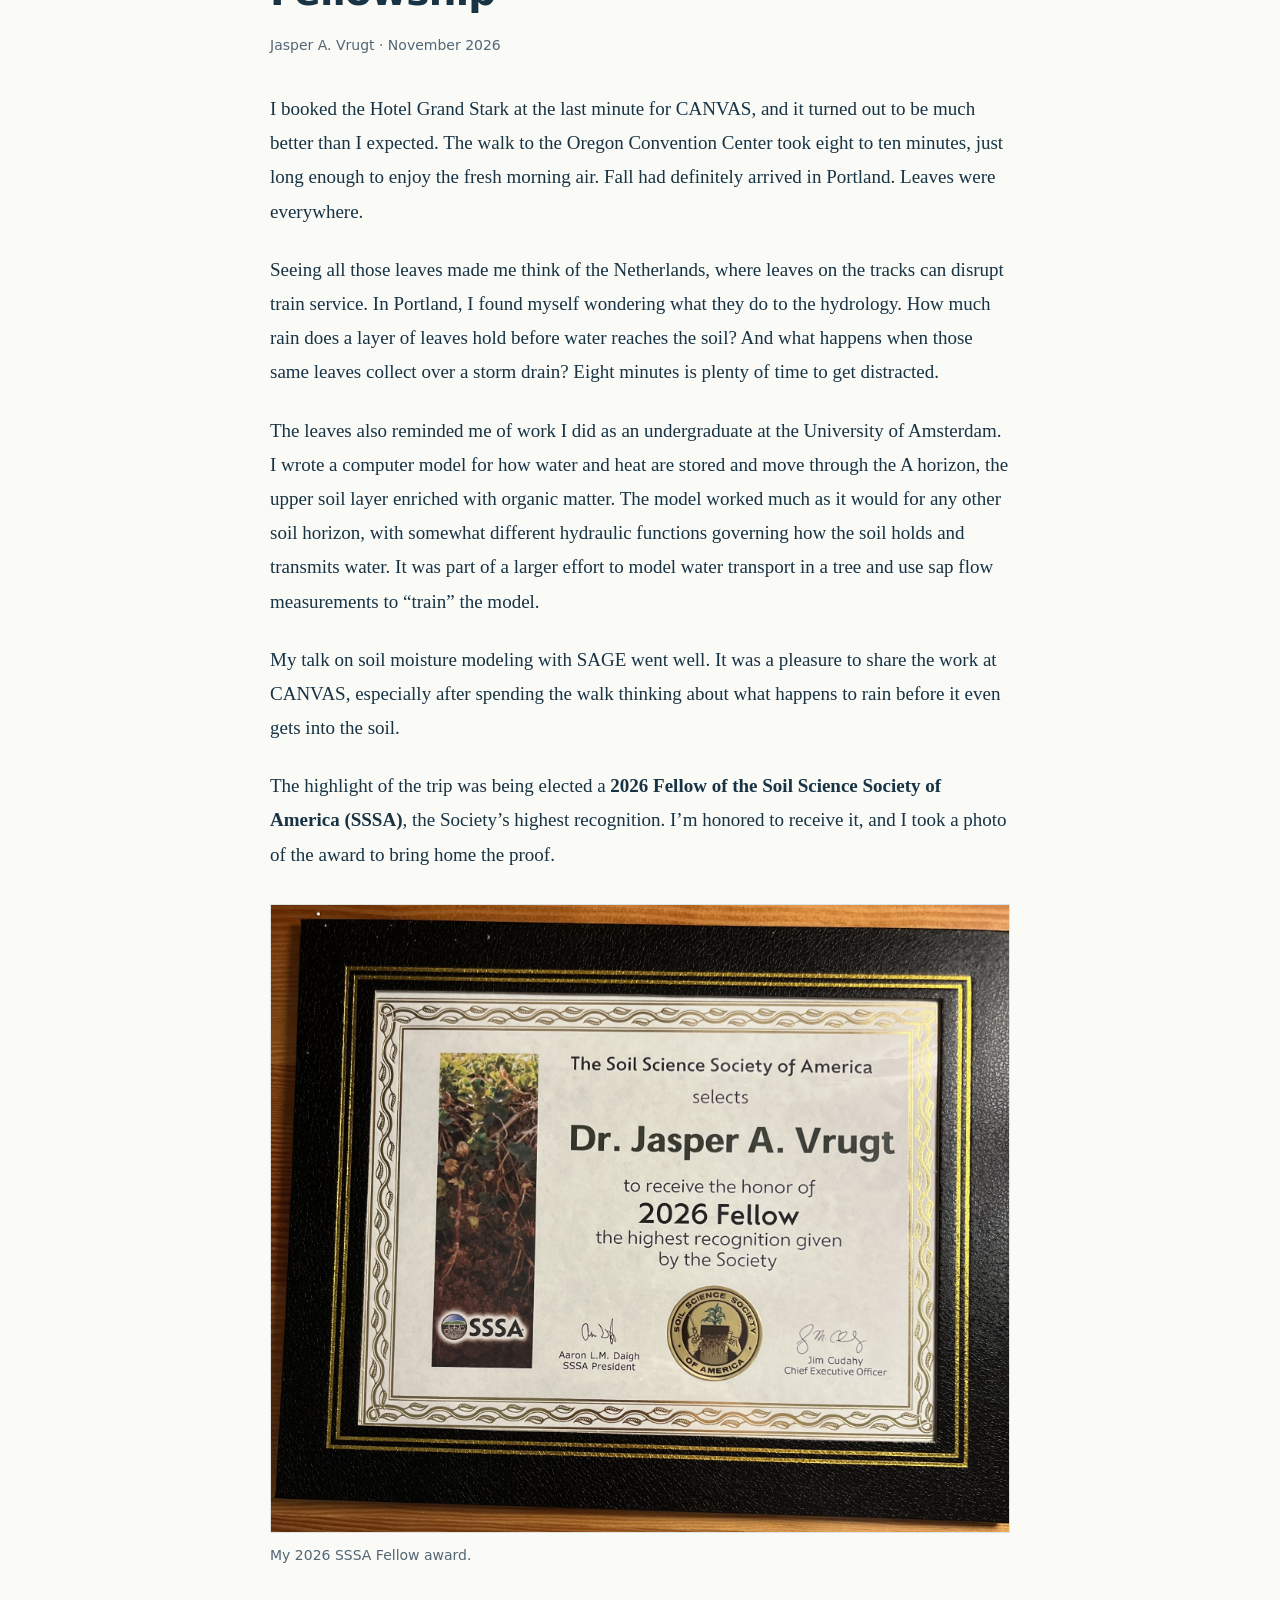
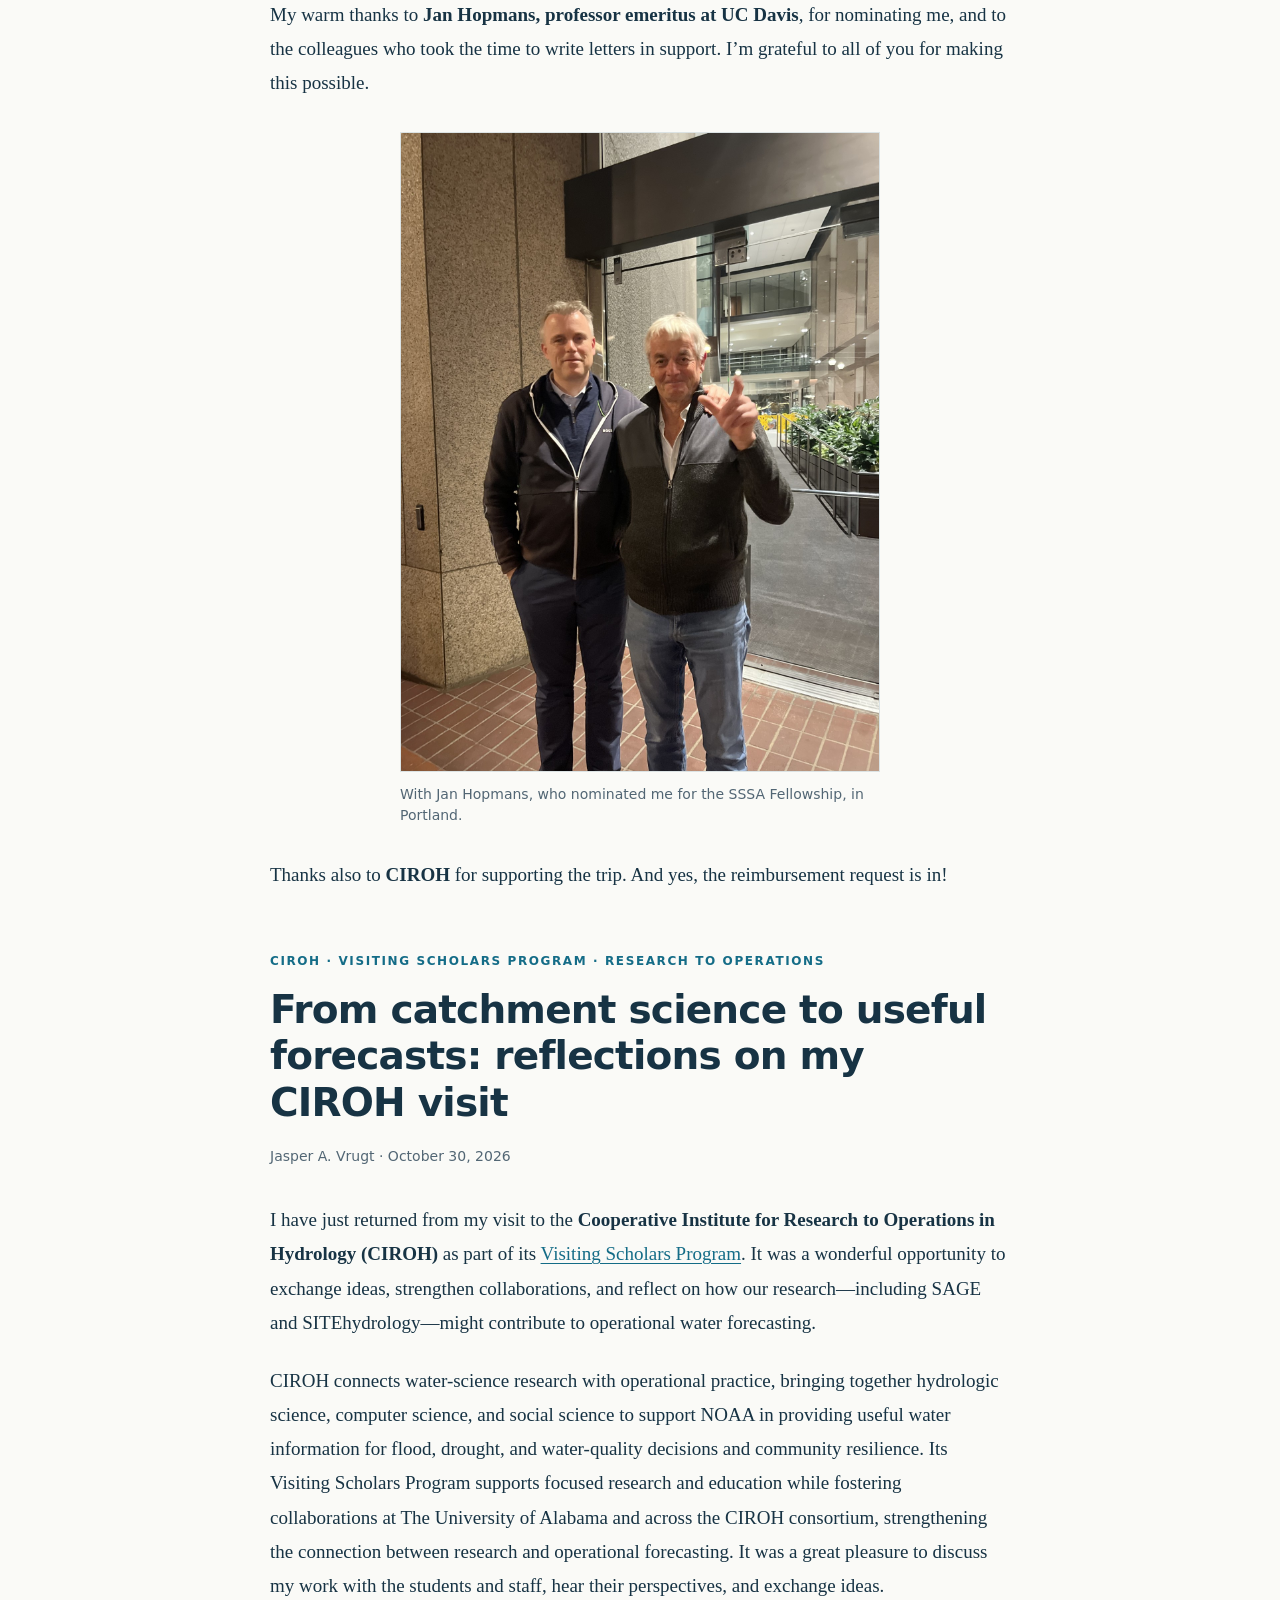
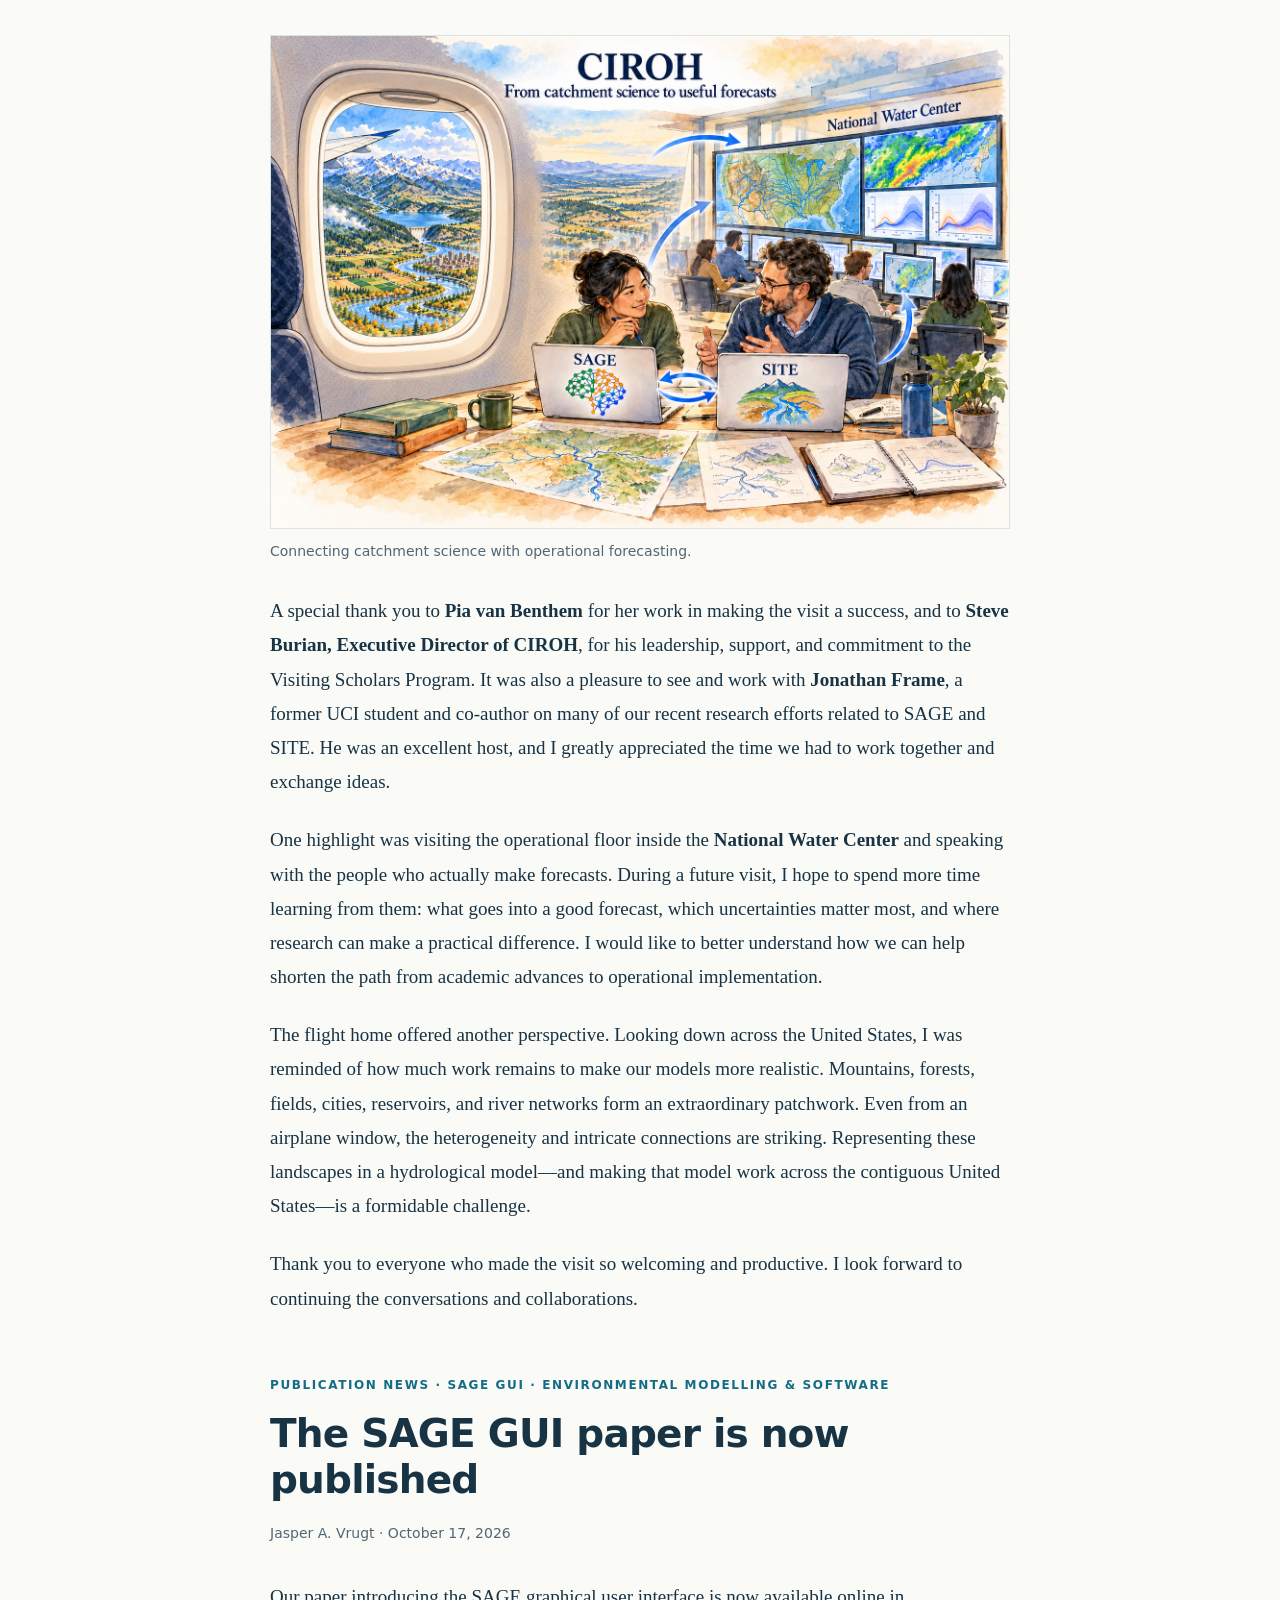
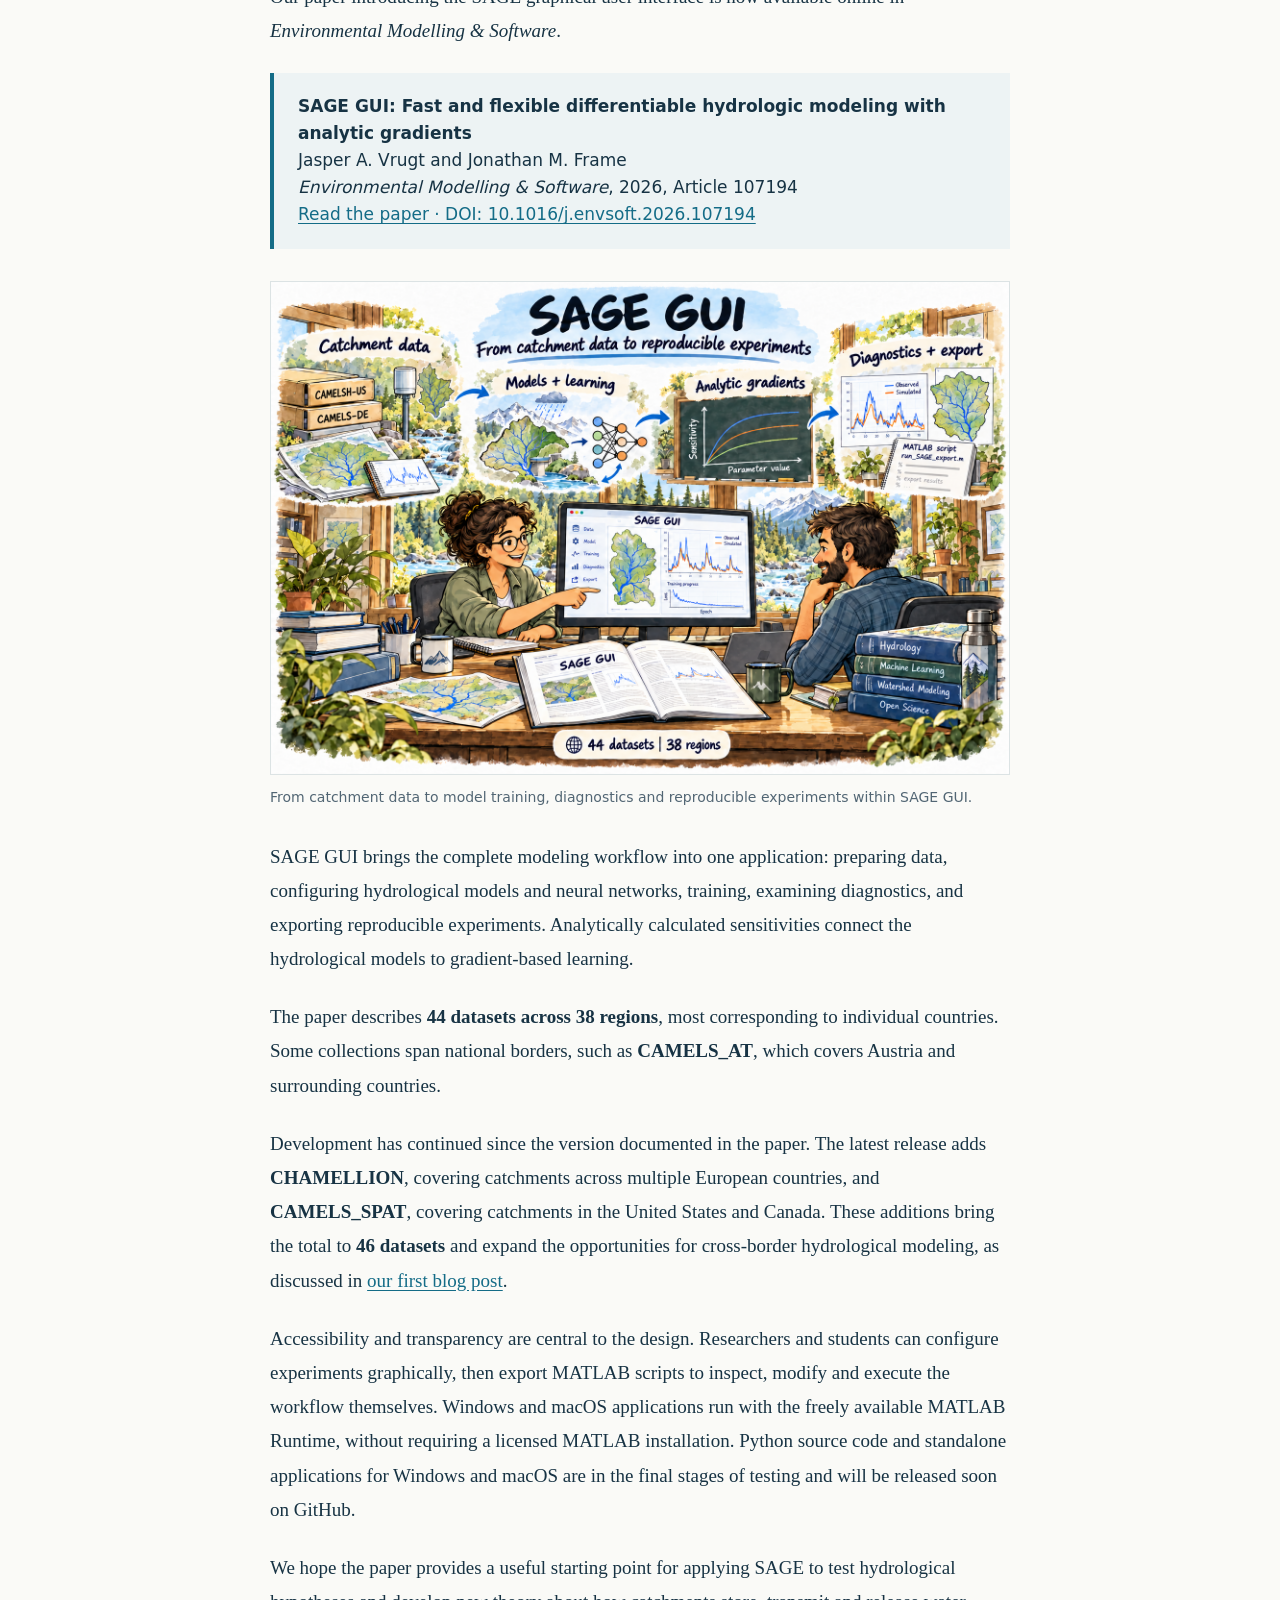
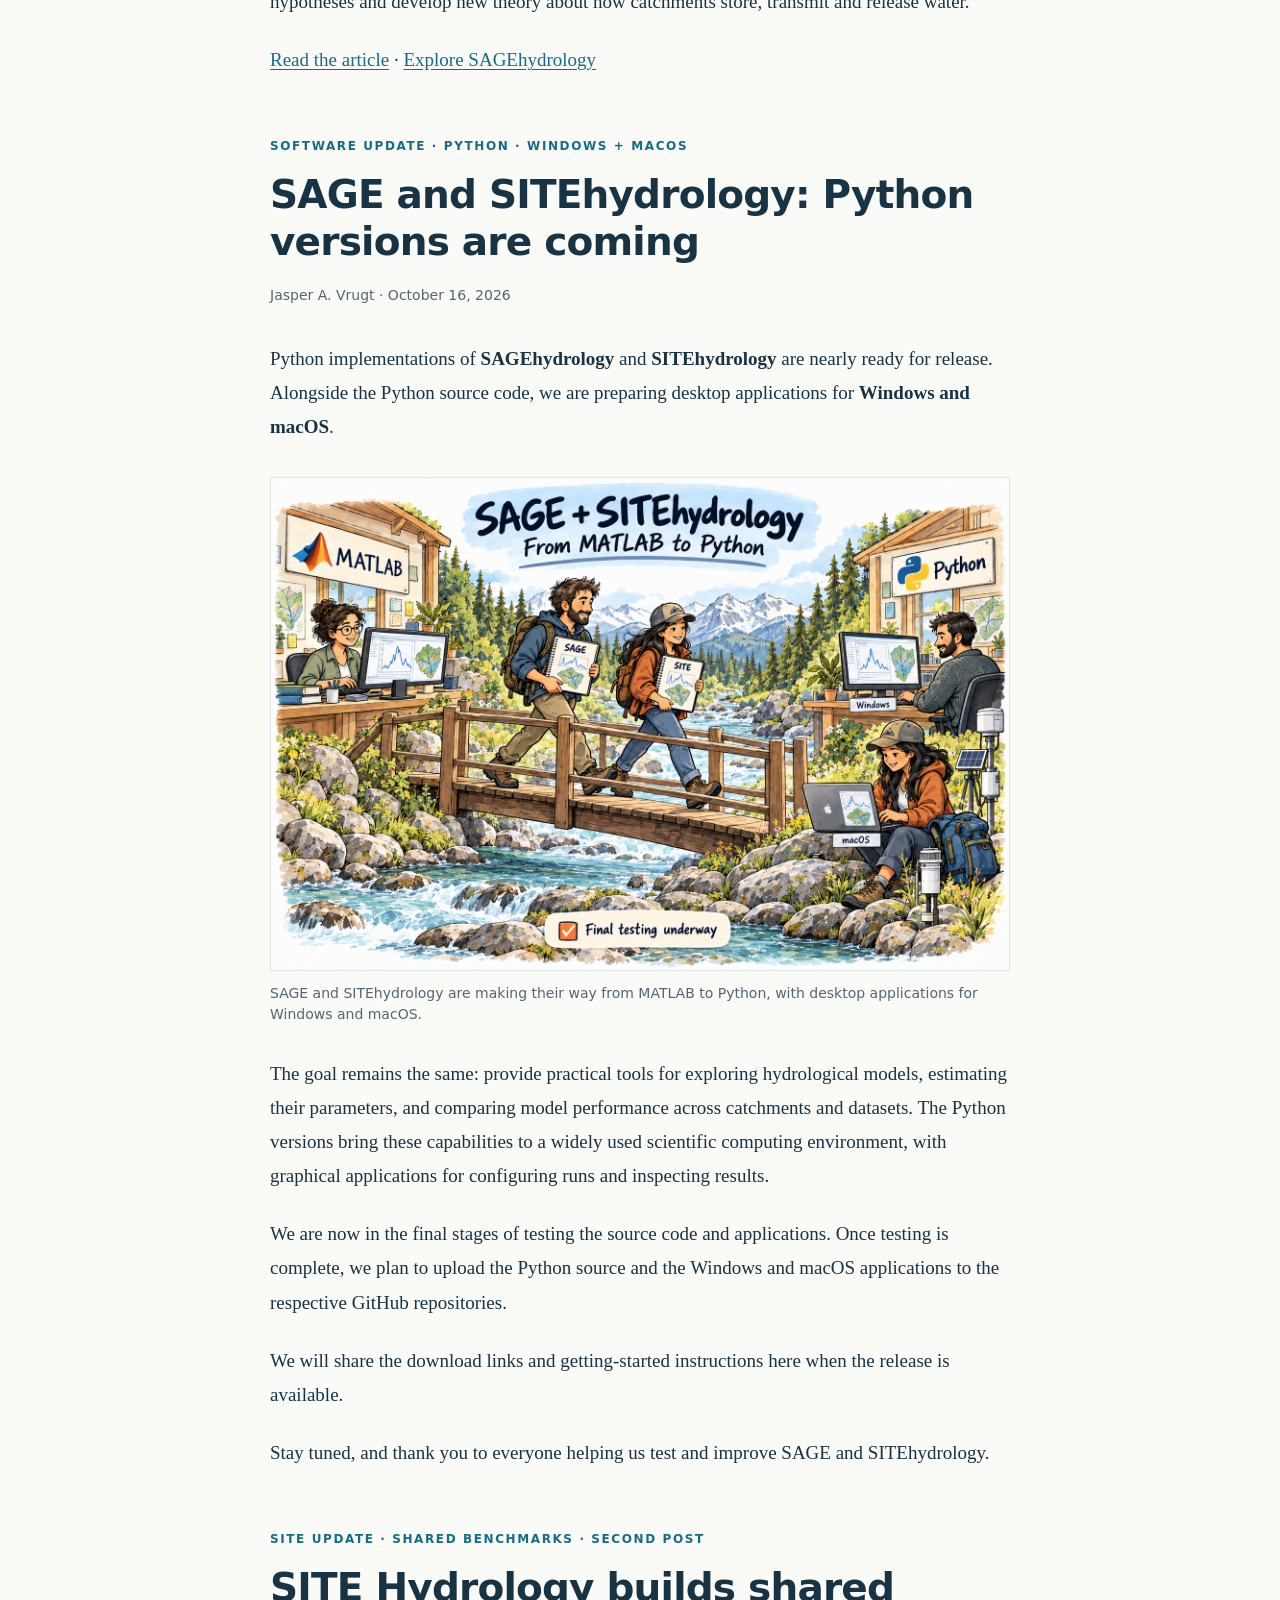
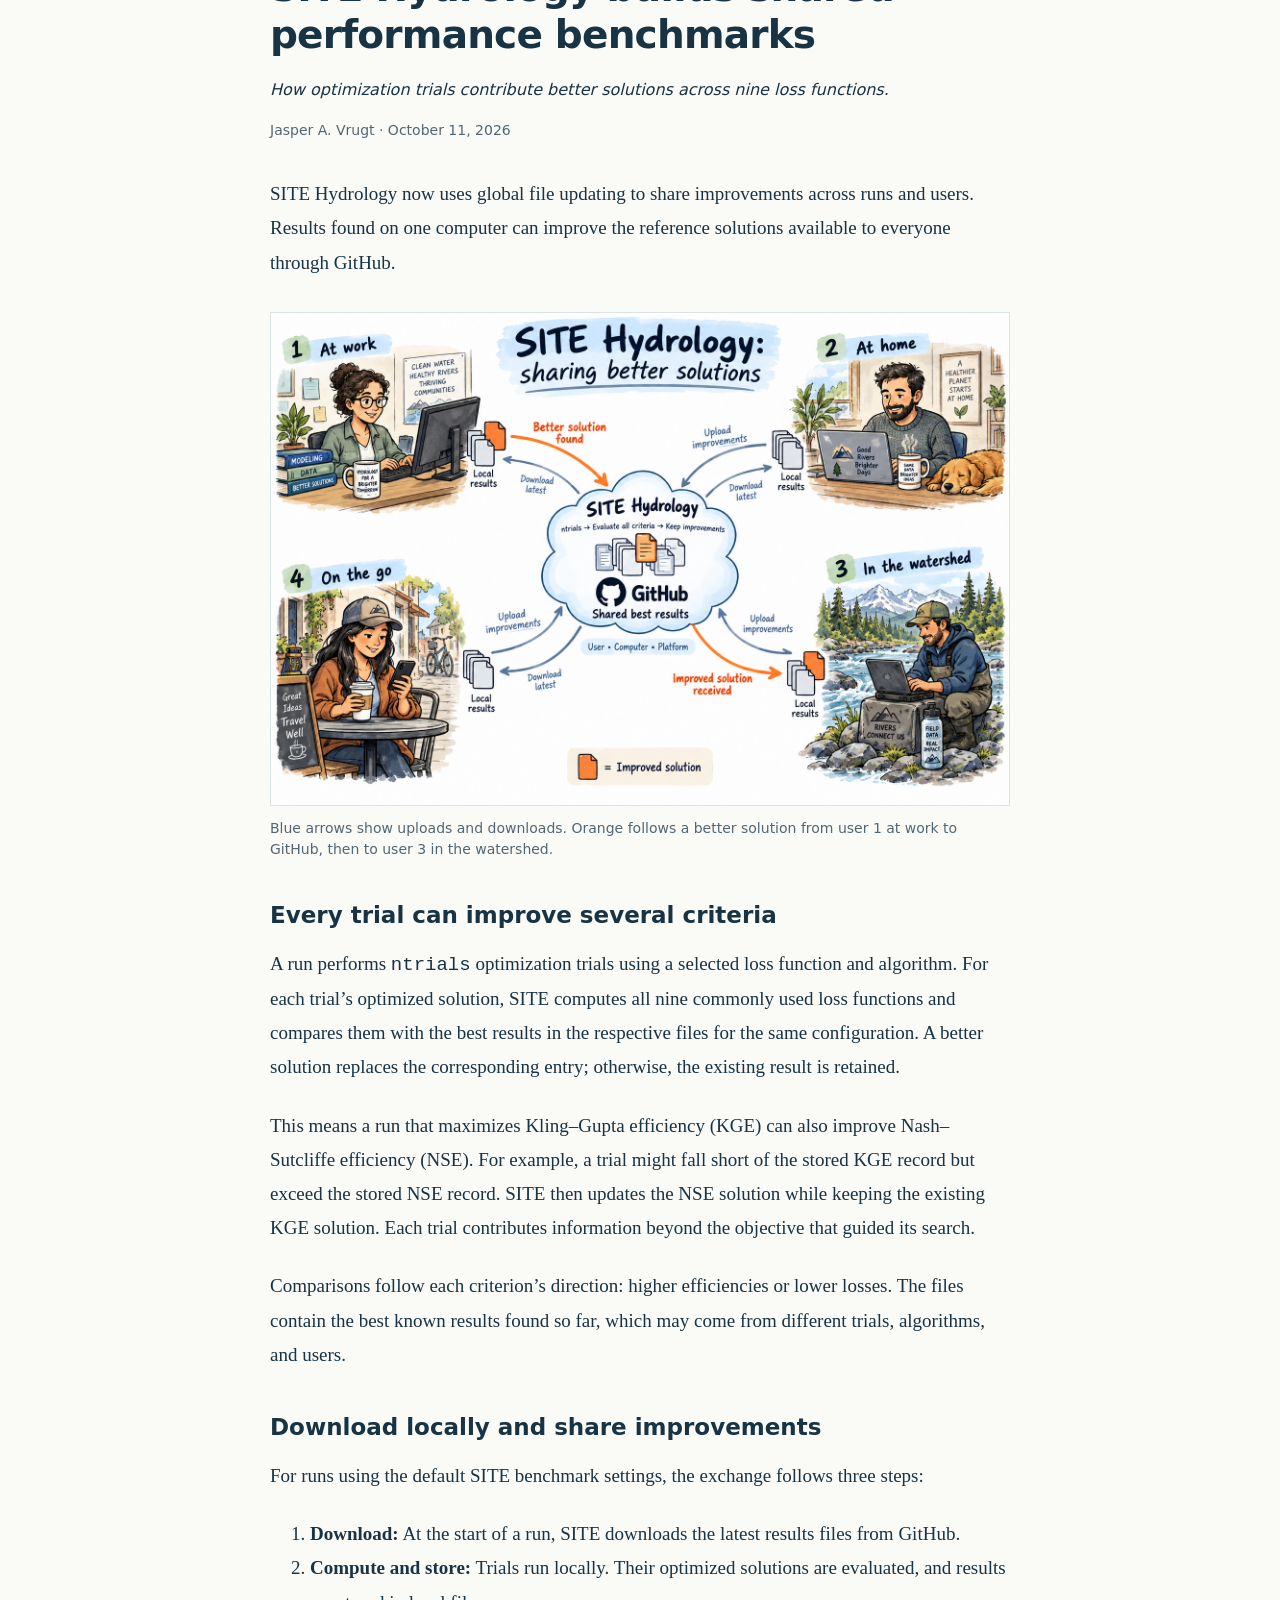
==== commit 4e5bf83b: "Publish CaRT and CaRT+ in SAGE" ====
--- a/index.html
+++ b/index.html
@@ -87,6 +87,7 @@
  
 
+<style>@media(max-width:520px){#cart-plus-in-sage .basin-layout{grid-template-columns:1fr!important}}</style><article id="cart-plus-in-sage"><header class="post-header"><p class="eyebrow">SAGE · Rainfall–runoff modeling</p><h2>CaRT and CaRT+ in SAGE</h2><p class="byline">Jasper A. Vrugt · November 9, 2026</p></header><div class="post-body"><p><img src="assets/cart-plus-20261109/sage-startup-icon.png" alt="SAGE startup icon" width="88" align="right" style="width:88px;height:auto;float:right;margin:0 0 8px 20px"> On Saturday, my colleague and co-author Jonathan Frame shared a <a href="https://arxiv.org/abs/2611.06382">preprint</a> by Xilin Xia of the University of Birmingham, United Kingdom. The abstract caught our attention. CaRT+, a differentiable, process-based rainfall–runoff model, matched or exceeded individual LSTM benchmarks in several comparisons across three continents. The LSTM ensembles retained a small edge in the reported paired comparisons.</p><p>I implemented CaRT and CaRT+ in SAGE and extended Xilin’s implementation to propagate sensitivity states. SAGE can now return an analytic Jacobian showing how simulated discharge responds to changes in the model parameters. I’ll release the Python-based SAGE GUI and its source code on GitHub soon. In the GUI, you’ll find both models under Project 6 on the Project tab. Training an LSTM can take considerable time. In our setup, SAGE can train CaRT in under an hour, which makes it practical to try different configurations.</p><div class="basin-layout" style="display:grid;grid-template-columns:minmax(0, 1fr) minmax(0, 1fr);align-items:start;gap:18px"><figure style="margin:0;min-width:0"><img src="assets/cart-plus-20261109/cart-plus-us-basins-compact.png" alt="Map of CAMELS-US training and evaluation basins" style="display:block;width:100%"><figcaption style="margin-top:4px"><strong>Figure 1. CAMELS-US basin split.</strong> Blue circles show the 597 training basins. Orange squares show the 68 held-out evaluation basins.</figcaption></figure><p style="margin:0;min-width:0">I tested CaRT+ using Xilin’s daily CAMELS-US dataset, with training from 1989 through 2008 and evaluation from 2009 through 2019. I also ran it on the built-in CAMELS-GB and CAMELS-AUS datasets. All three datasets are available through the SAGE GUI. In the US evaluation period, the median Nash–Sutcliffe efficiency was 0.759 across the 597 training basins and 0.704 across the 68 held-out basins.</p></div><figure><img src="assets/cart-plus-20261109/cart-plus-camels-us-ecdf-panel-trimmed.png" alt="Distributions of six performance metrics across four color-coded training and evaluation scenarios"><figcaption><strong>Figure 2. CaRT+ performance across CAMELS-US.</strong> Each colored row combines a basin set with either the training period (1989–2008) or the evaluation period (2009–2019). Each column shows a performance metric, and black squares mark the basin medians. The bottom row shows the 68 held-out basins in 2009–2019.</figcaption></figure><figure><img src="assets/cart-plus-20261109/cart-plus-us-parameters-trimmed.png" alt="Maps of normalized CaRT+ parameters across CAMELS-US"><figcaption><strong>Figure 3. How CaRT+ parameters vary across CAMELS-US.</strong> This panel shows 18 of the 35 model parameters. Each map shows how one parameter varies across catchments on a normalized scale.</figcaption></figure><div class="basin-layout" style="display:grid;grid-template-columns:minmax(0,1fr) minmax(0,1fr);gap:18px;align-items:start"><div><p style="margin:0">I’ve just started a SAGE run with CaRT+ using hourly meteorological and discharge data from <a href="https://doi.org/10.5285/9a46d428-958f-4ac1-86eb-94eee70c0955">CAMELS-GB v2 (Coxon et al., 2025)</a>. Xilin’s paper evaluated the model at a daily time step. As Xilin points out, inertia can matter for channel flow at hourly resolution. Where it does, the model needs a momentum state and an energy balance that accounts for kinetic energy. Figure 5 is a screenshot from SAGE’s Live Diagnostics tab showing how the hourly run is progressing.</p><p style="margin:12px 0 0;font-size:15px"><strong>Figure 4. Selected CAMELS-GB basins.</strong> Blue circles indicate training basins, and orange squares indicate evaluation basins. The map shows 669 selected basins. Figure 5 reports scores for 488 training basins and 166 held-out evaluation basins.</p></div><figure style="margin:0"><img src="assets/cart-plus-20261109/gb-selected-basins.png" alt="Figure 4. Selected CAMELS-GB basins." style="display:block;width:100%;max-width:220px;margin:auto"></figure></div><figure><img src="assets/cart-plus-20261109/cart-plus-camels-gb-hourly-live-diagnostics-iteration-94.png" alt="SAGE Live Diagnostics for the ongoing hourly CAMELS-GB CaRT+ run"><figcaption><strong>Figure 5. Live diagnostics from an ongoing hourly CaRT+ run on CAMELS-GB.</strong> At iteration 94, median Nash–Sutcliffe efficiency (NSE) was 0.753 across 488 training basins during the training period and 0.727 across 166 held-out basins during the evaluation period. These are interim scores and may improve as training continues.</figcaption></figure><table id="gb-comparison" style="width:100%;border-collapse:collapse;text-align:left"><caption style="text-align:left;font-weight:bold;margin-bottom:8px">Table 1. Median NSE for hourly and daily CaRT+ runs on CAMELS-GB.</caption><thead><tr><th style="padding:8px;border-bottom:1px solid #aaa">SAGE CAMELS-GB run</th><th style="padding:8px;border-bottom:1px solid #aaa">Training basins, training period</th><th style="padding:8px;border-bottom:1px solid #aaa">Held-out basins, evaluation period</th></tr></thead><tbody><tr><td style="padding:8px;border-bottom:1px solid #ddd">Hourly, iteration 94</td><td style="padding:8px;border-bottom:1px solid #ddd">0.753 (488 basins)</td><td style="padding:8px;border-bottom:1px solid #ddd">0.727 (166 basins)</td></tr><tr><td style="padding:8px;border-bottom:1px solid #ddd">Daily, Nov. 9 report</td><td style="padding:8px;border-bottom:1px solid #ddd">0.843 (602 basins)</td><td style="padding:8px;border-bottom:1px solid #ddd">0.696 (64 basins)</td></tr><tr><td style="padding:8px;border-bottom:1px solid #ddd">Daily, Nov. 8 report</td><td style="padding:8px;border-bottom:1px solid #ddd">0.870 (498 basins)</td><td style="padding:8px;border-bottom:1px solid #ddd">0.789 (169 basins)</td></tr></tbody></table><p>The interim hourly run has a lower training median than both daily runs. Its held-out median falls between the two daily scores. The runs use different basin splits, time windows, and scoring resolutions. To isolate the effect of time step, we would need to use the same basins and dates and score both sets of predictions at a common resolution.</p><figure><img src="assets/cart-plus-20261109/gb-hourly-performance.png" alt="Figure 6. Hourly CaRT+ performance across CAMELS-GB." style="display:block;width:100%;max-width:520px;margin:auto"><figcaption><strong>Figure 6. Hourly CaRT+ performance across CAMELS-GB.</strong> The six panels map discharge performance during the evaluation period for the ongoing run. Each metric has its own color scale.</figcaption></figure><p>It’s exciting to have a conceptual rainfall–runoff model in SAGE that can compete with LSTMs. More analysis is needed to understand where CaRT+ works well and where it falls short. That includes comparing it with other SAGE models, such as HYMOD, HMODEL, SAC-SMA, Xinanjiang, GR4J, and HBV, under the same conditions. My trial runs are consistent with the encouraging performance reported in the paper, and some have produced higher scores. Those early results give me plenty of reason to be optimistic about the future of scientific hydrology. Xilin’s paper is a must-read for hydrologists and a beautiful example of how to use AI in science. Hydrological theory set the rules for what could change in the model, and AI helped Xilin test more ideas within those rules. In a world increasingly driven by technology companies and by data mining, analysis, and prediction, that makes academic hydrology feel especially relevant: theory can still guide what we build and what we learn from it.</p></div></article>
 <article id="canvas-portland">
 <header class="post-header">
 <p class="eyebrow">CANVAS · SAGE · Soil science</p>
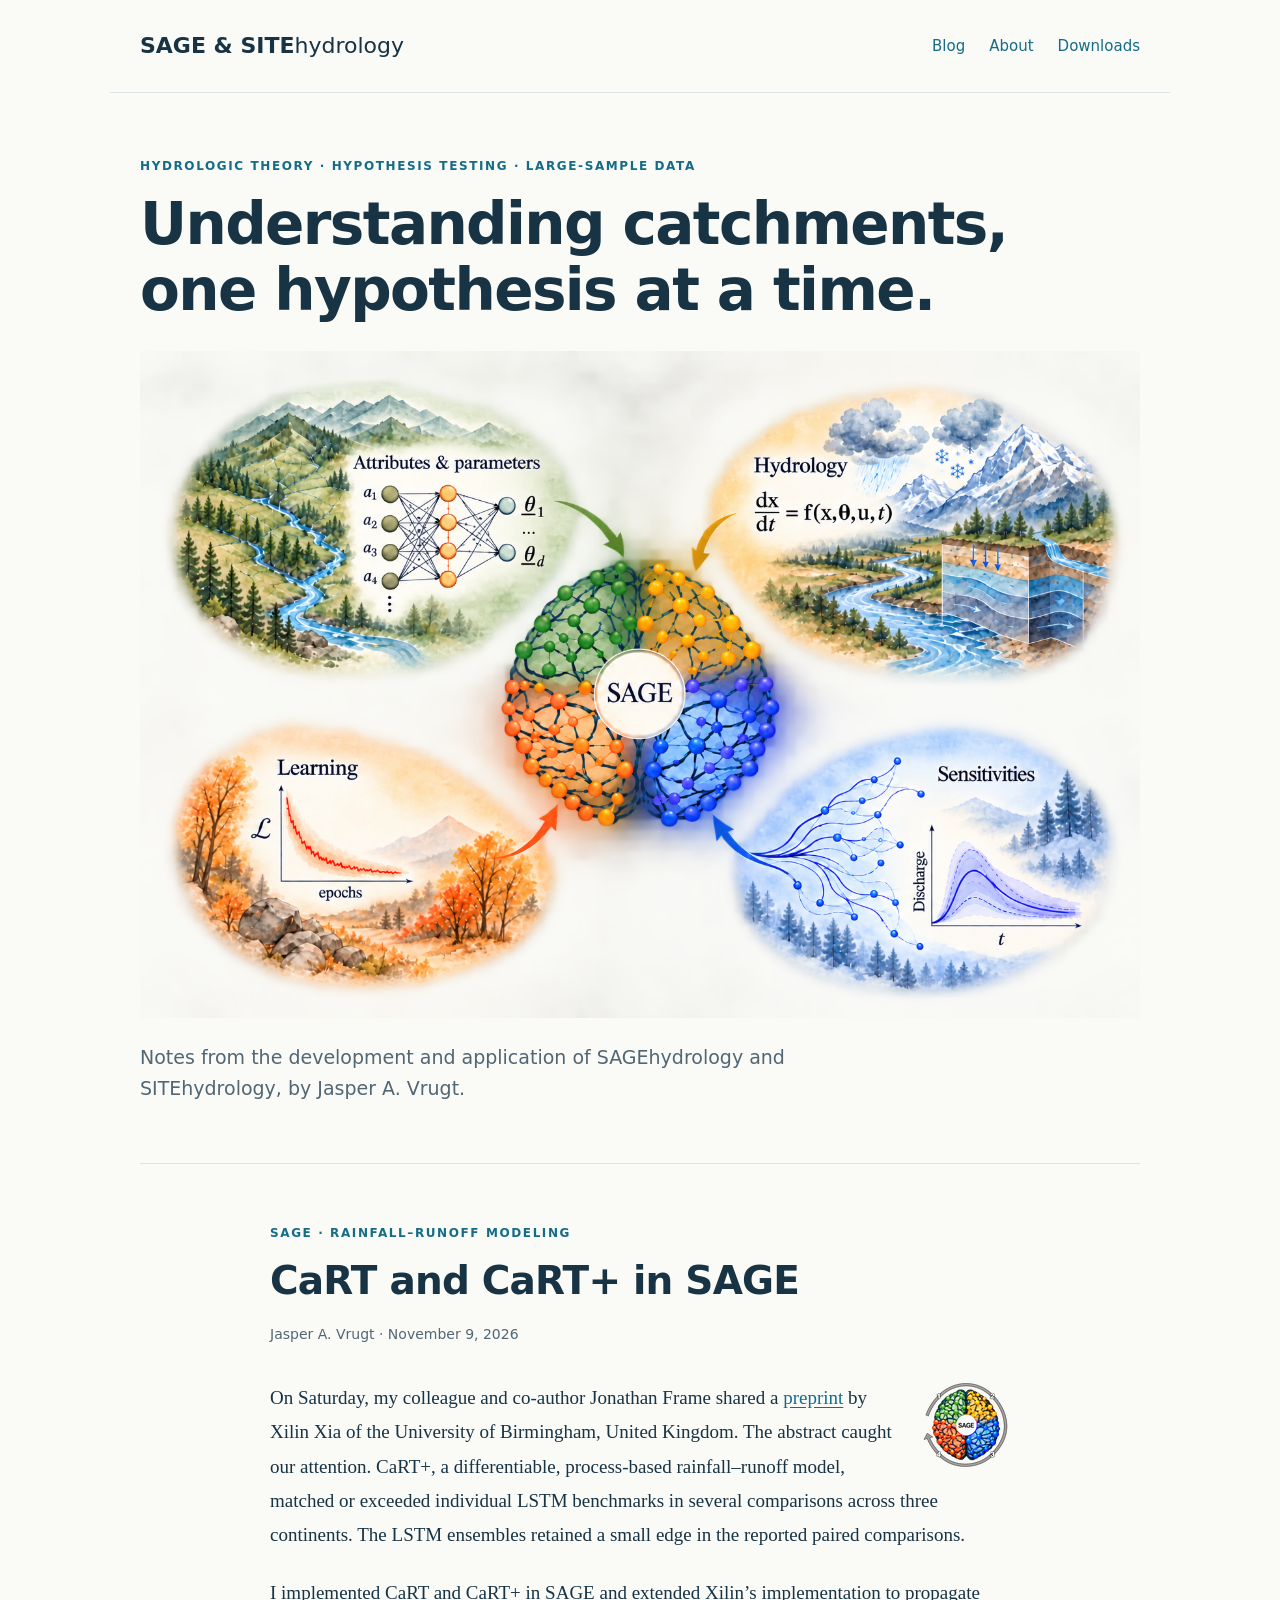
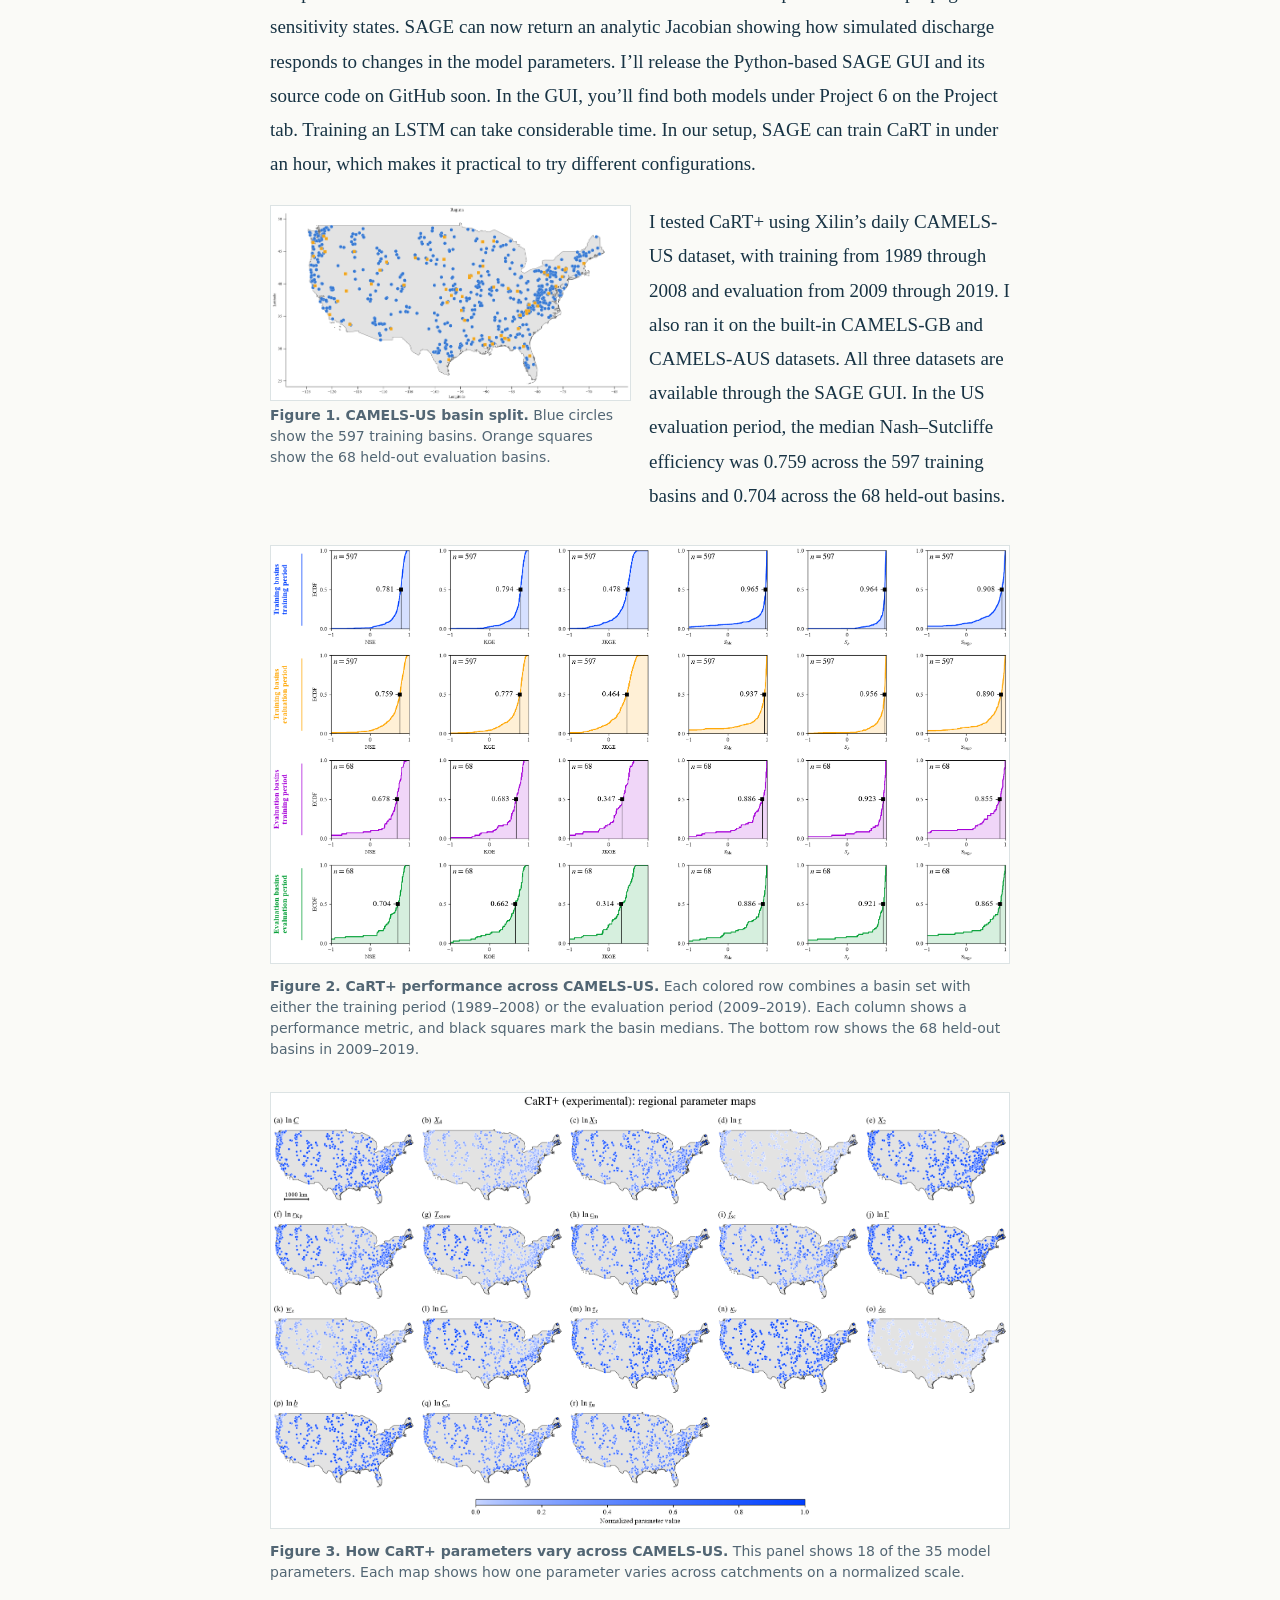
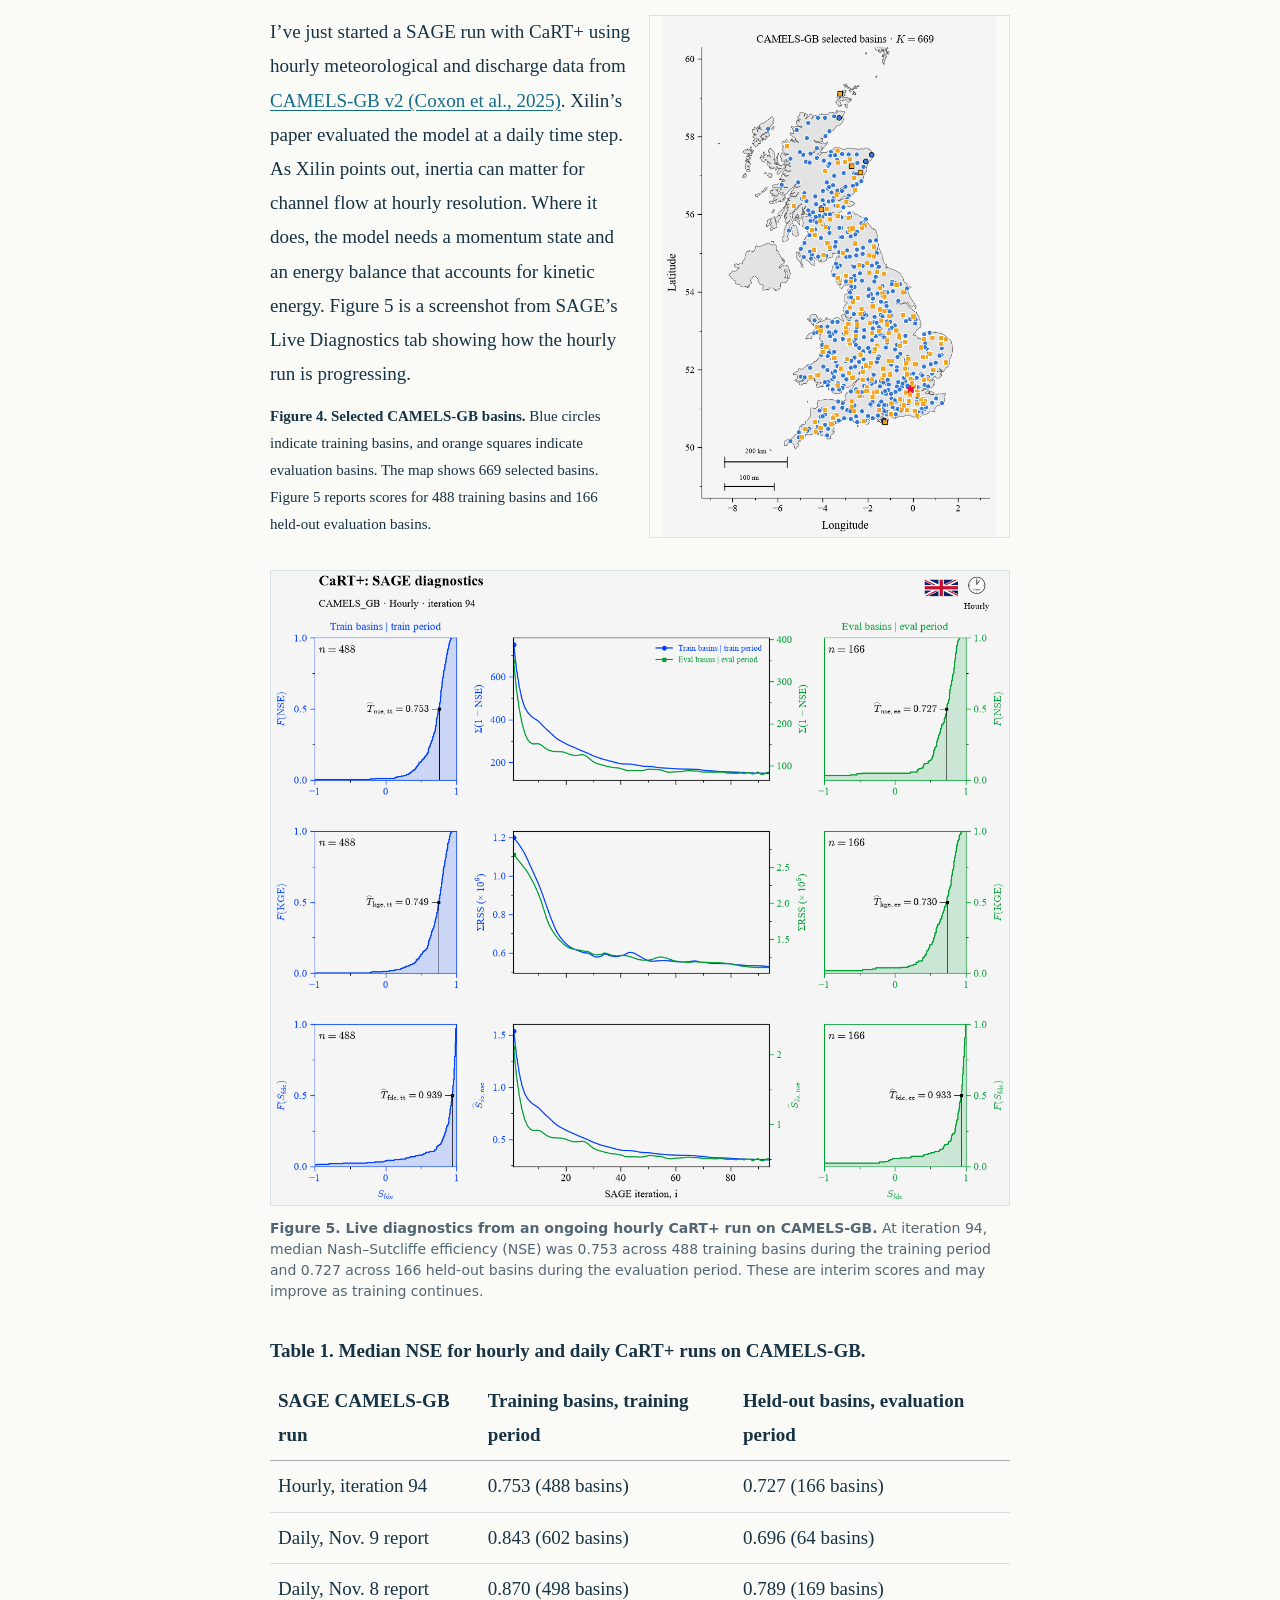
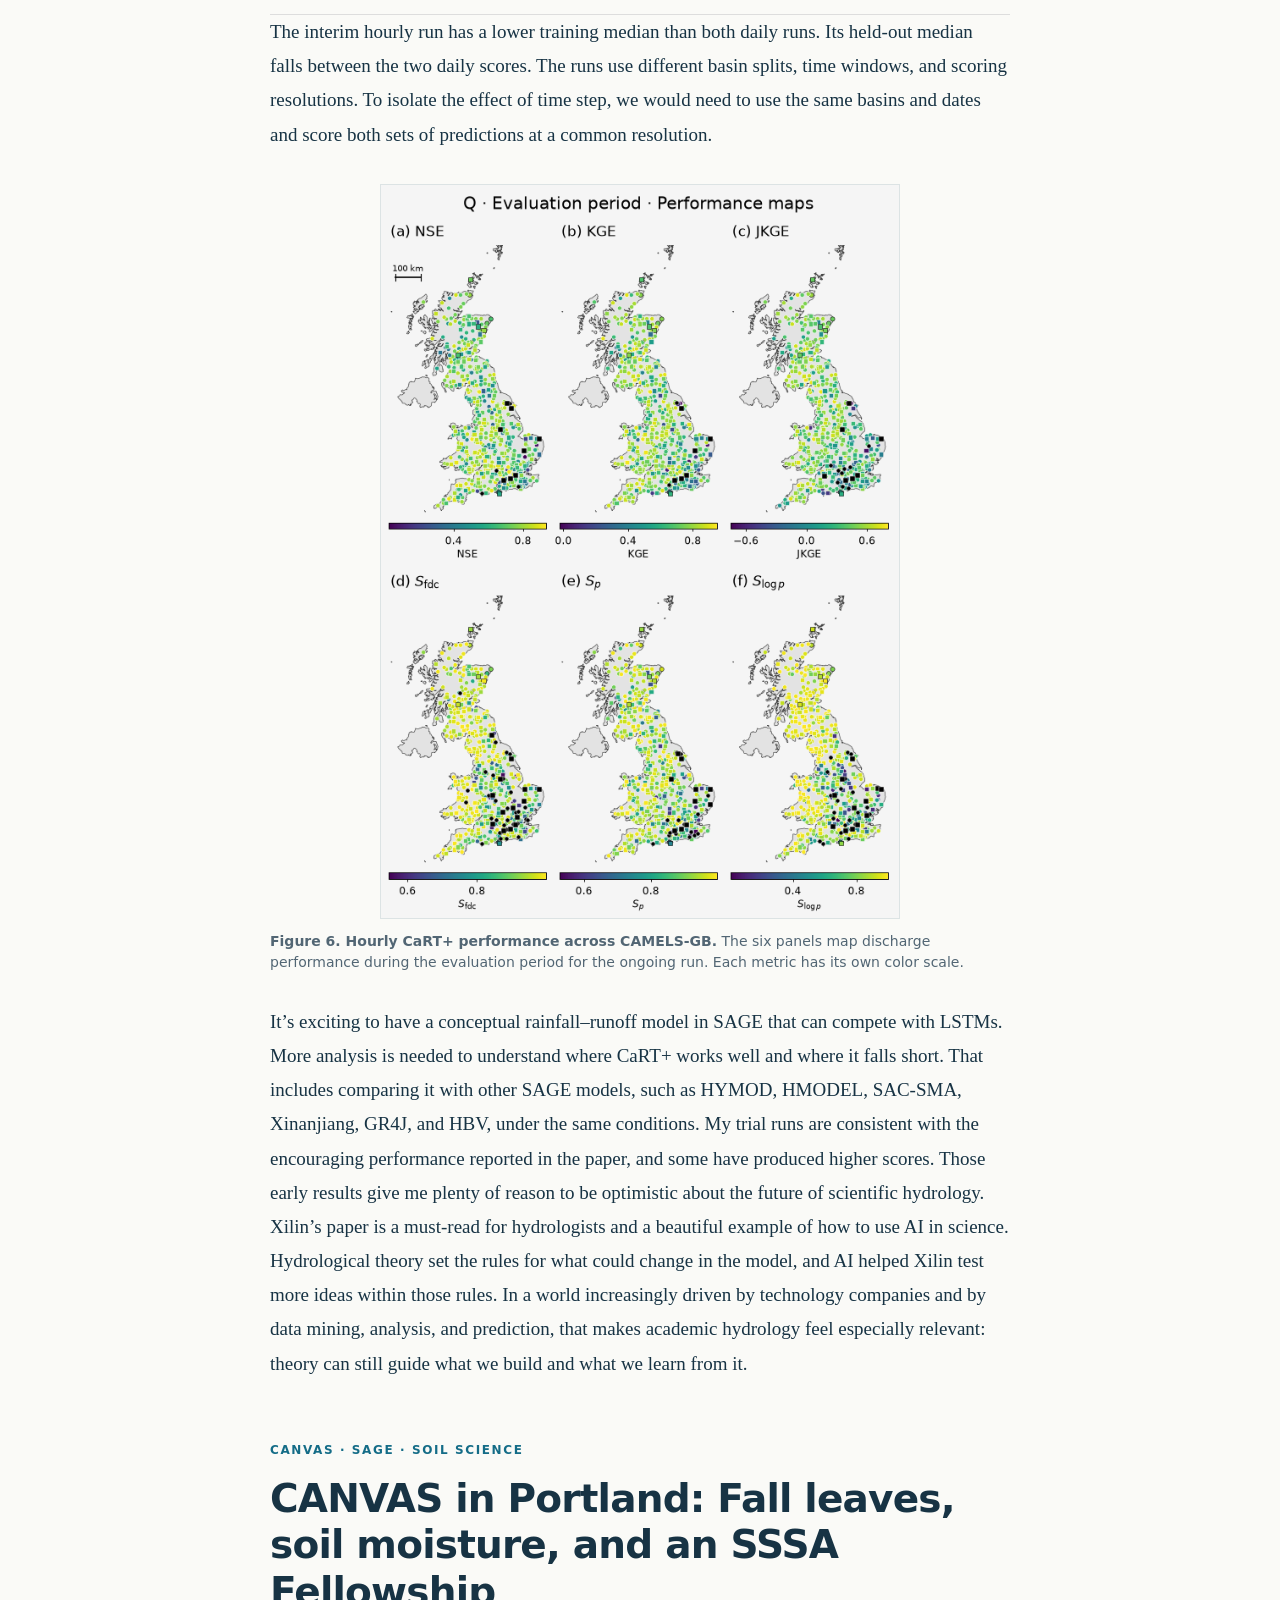
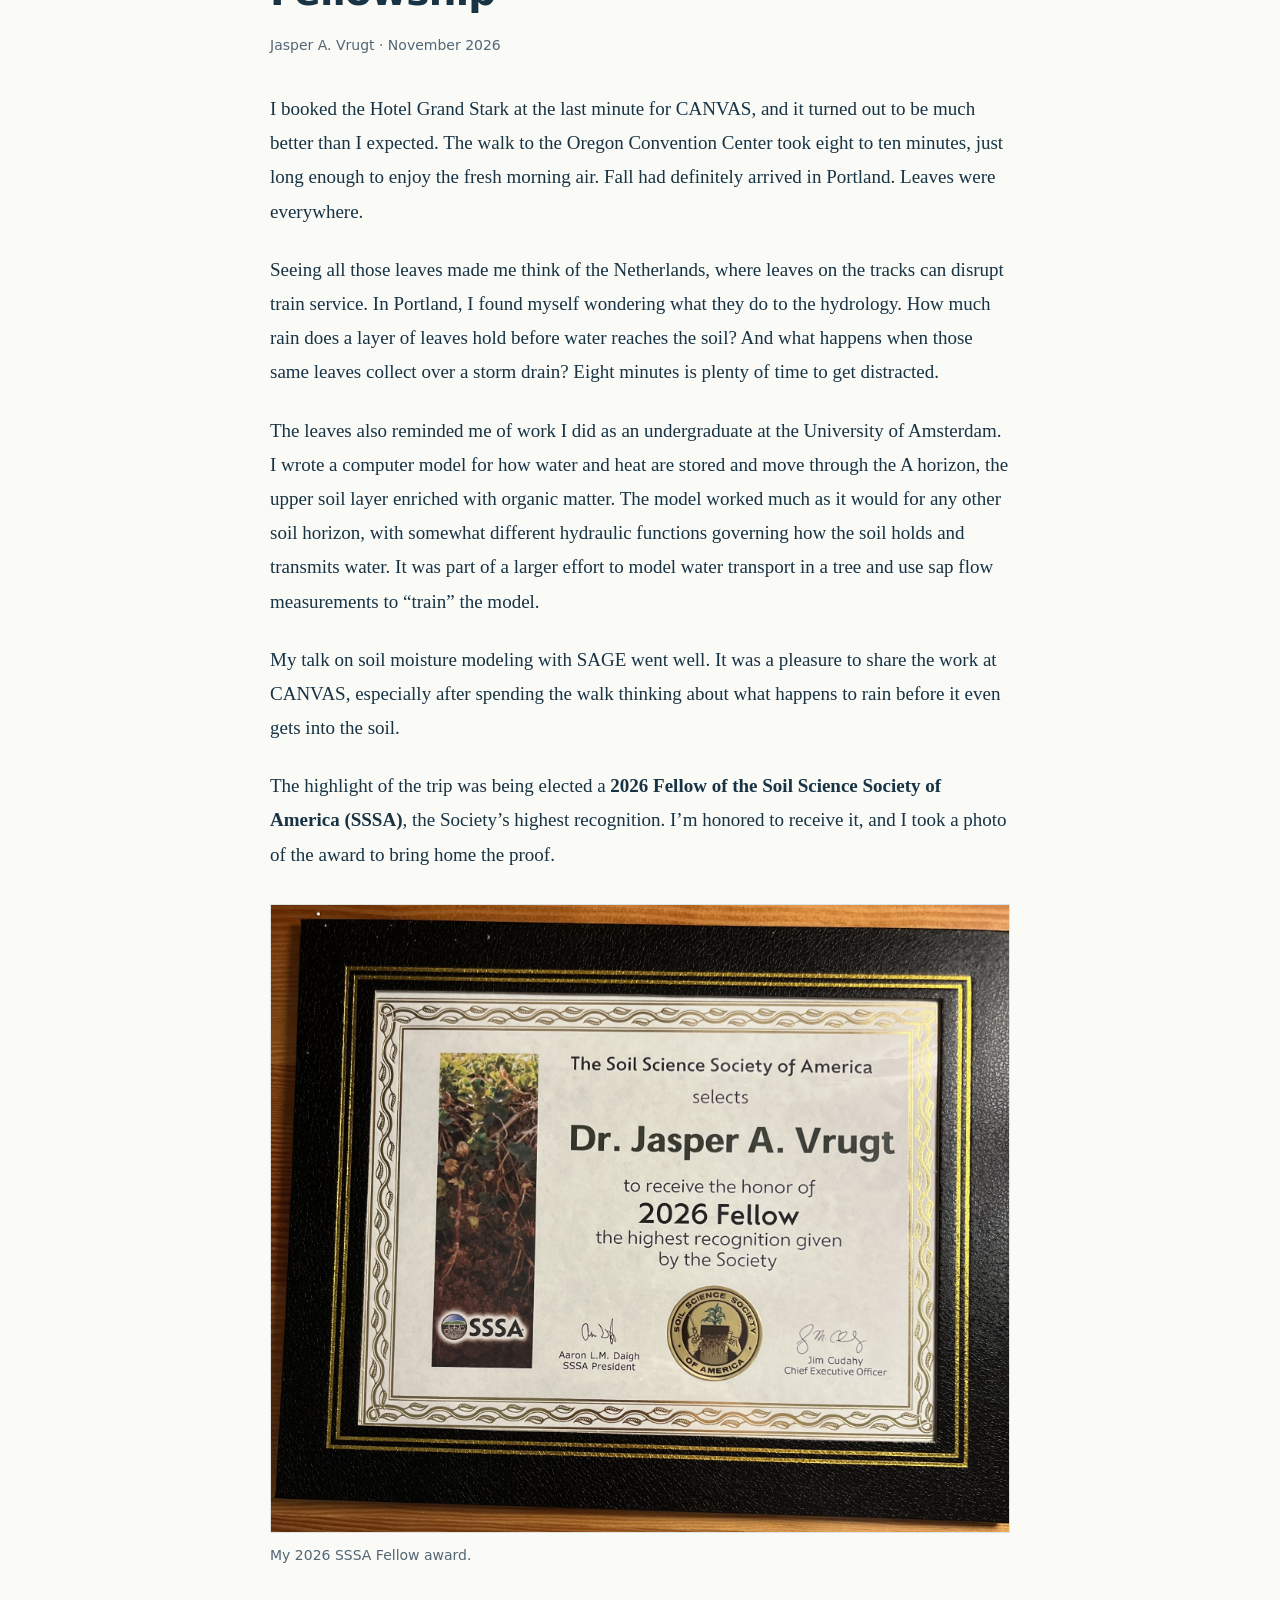
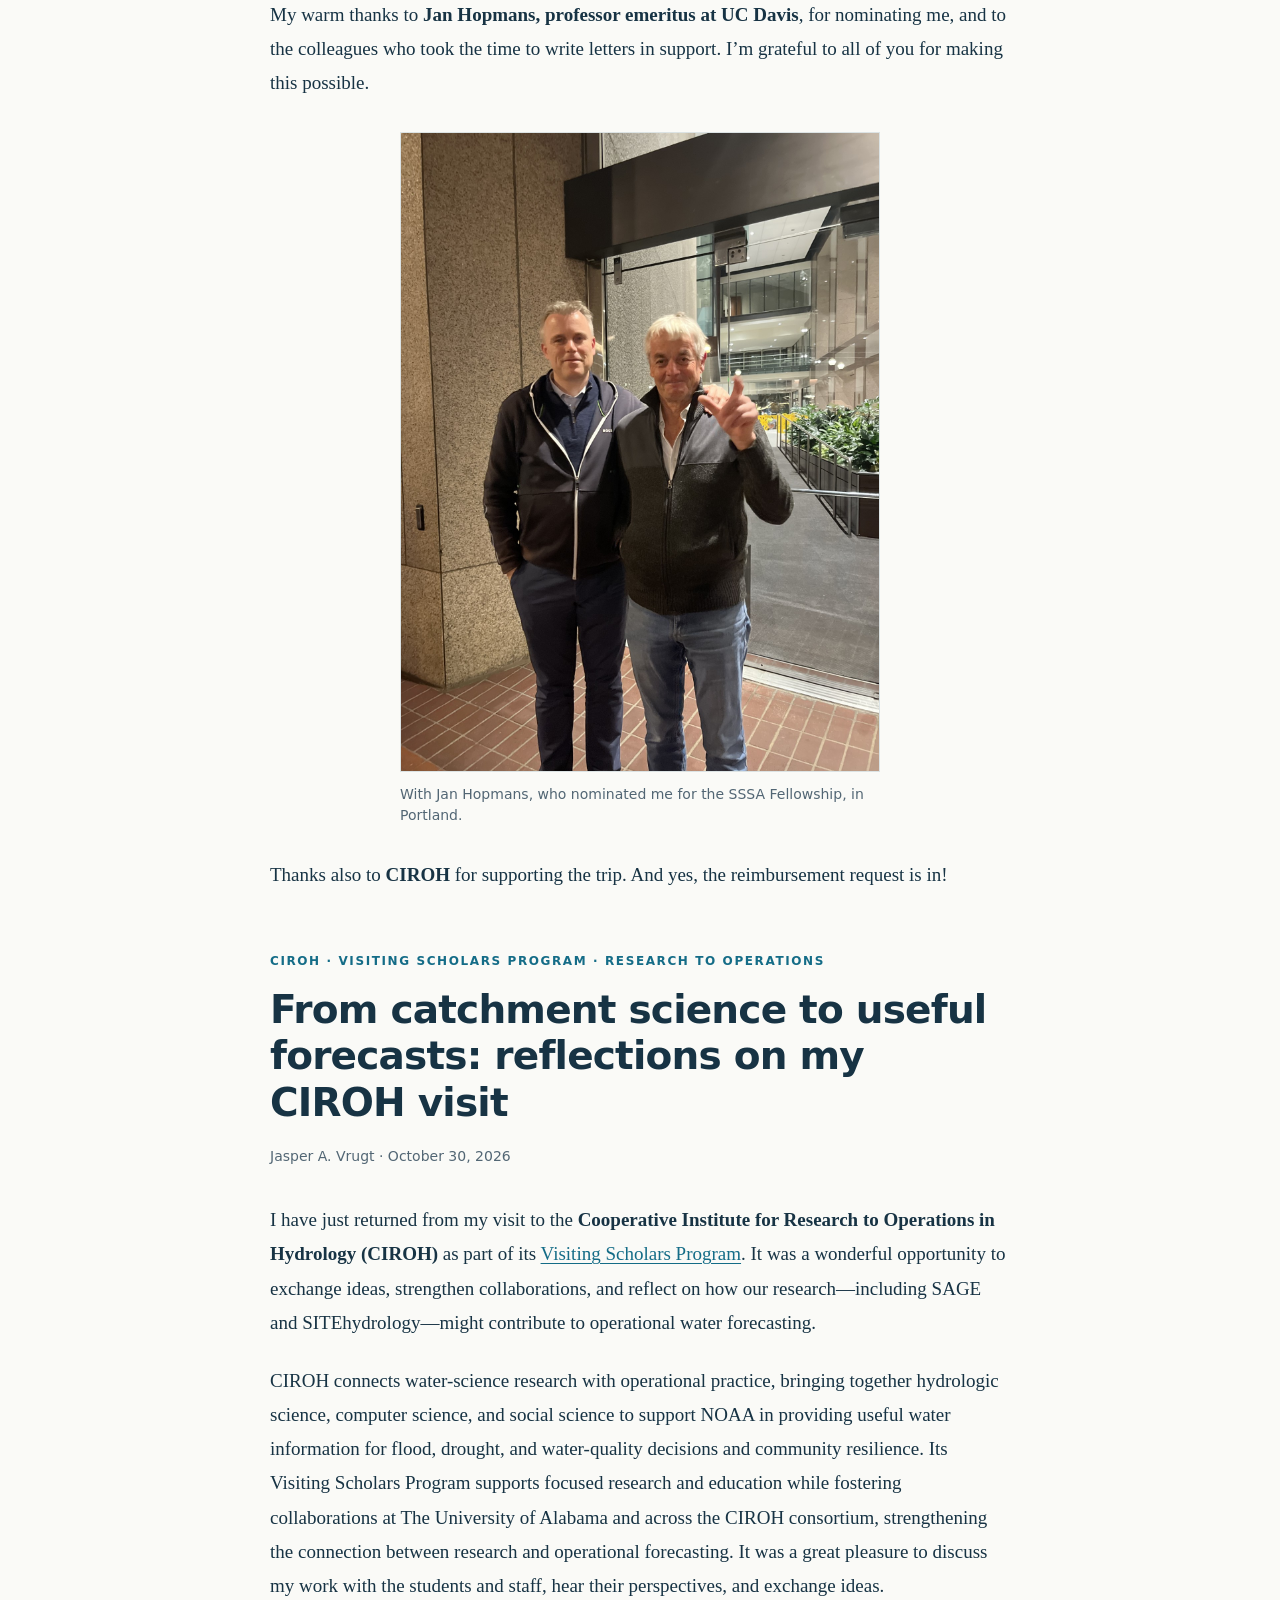
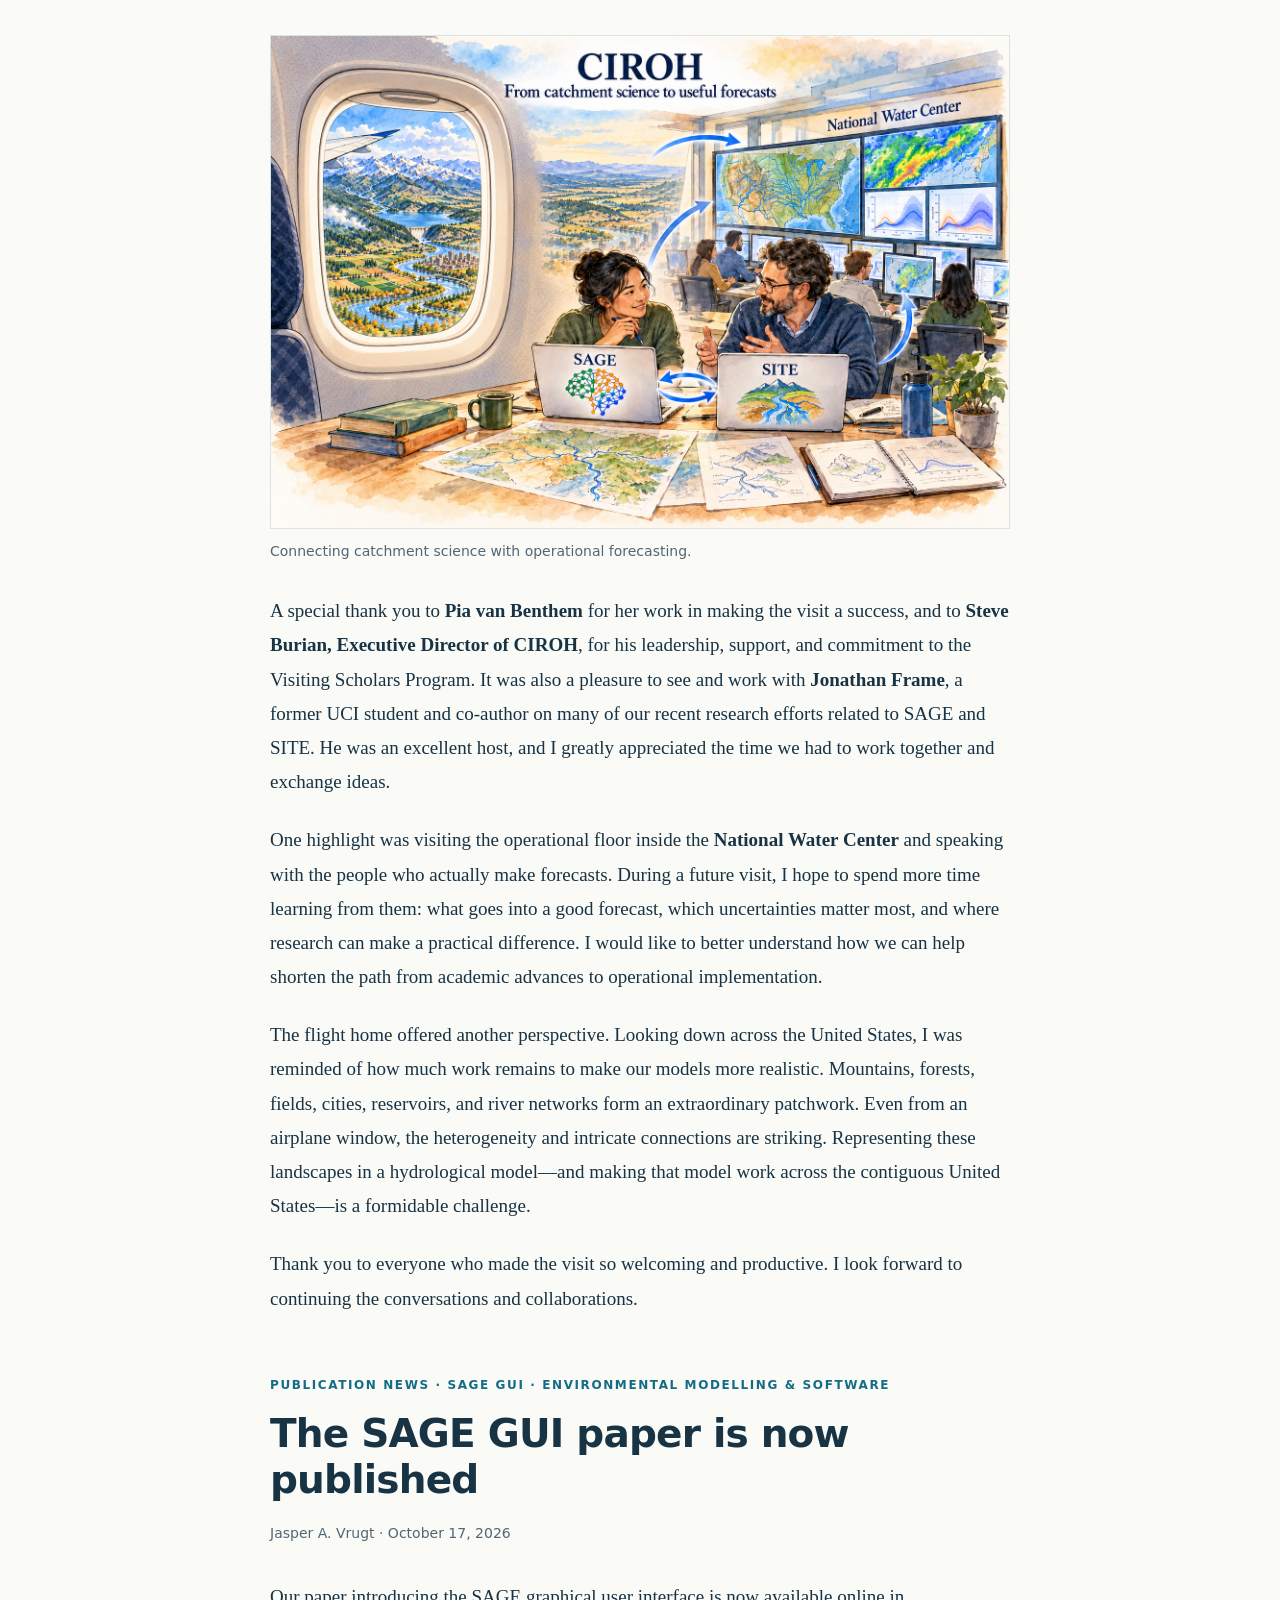
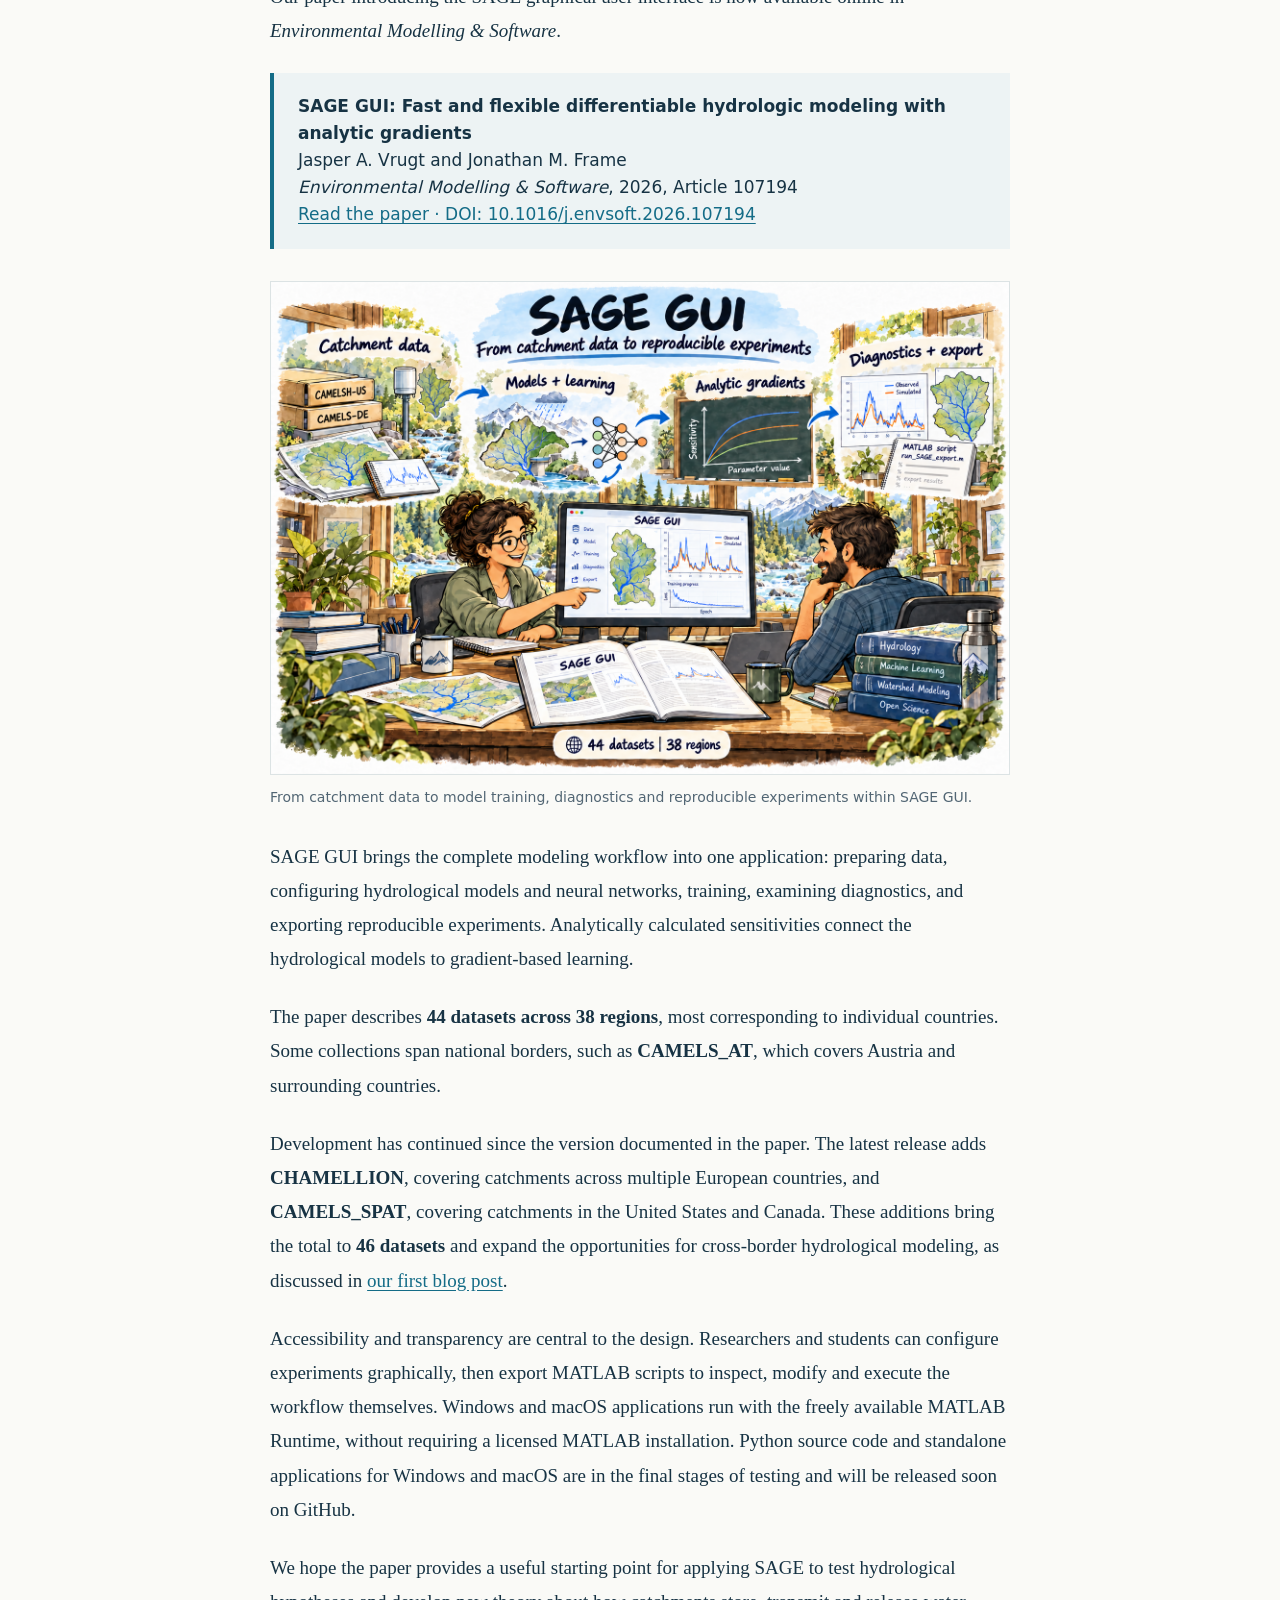
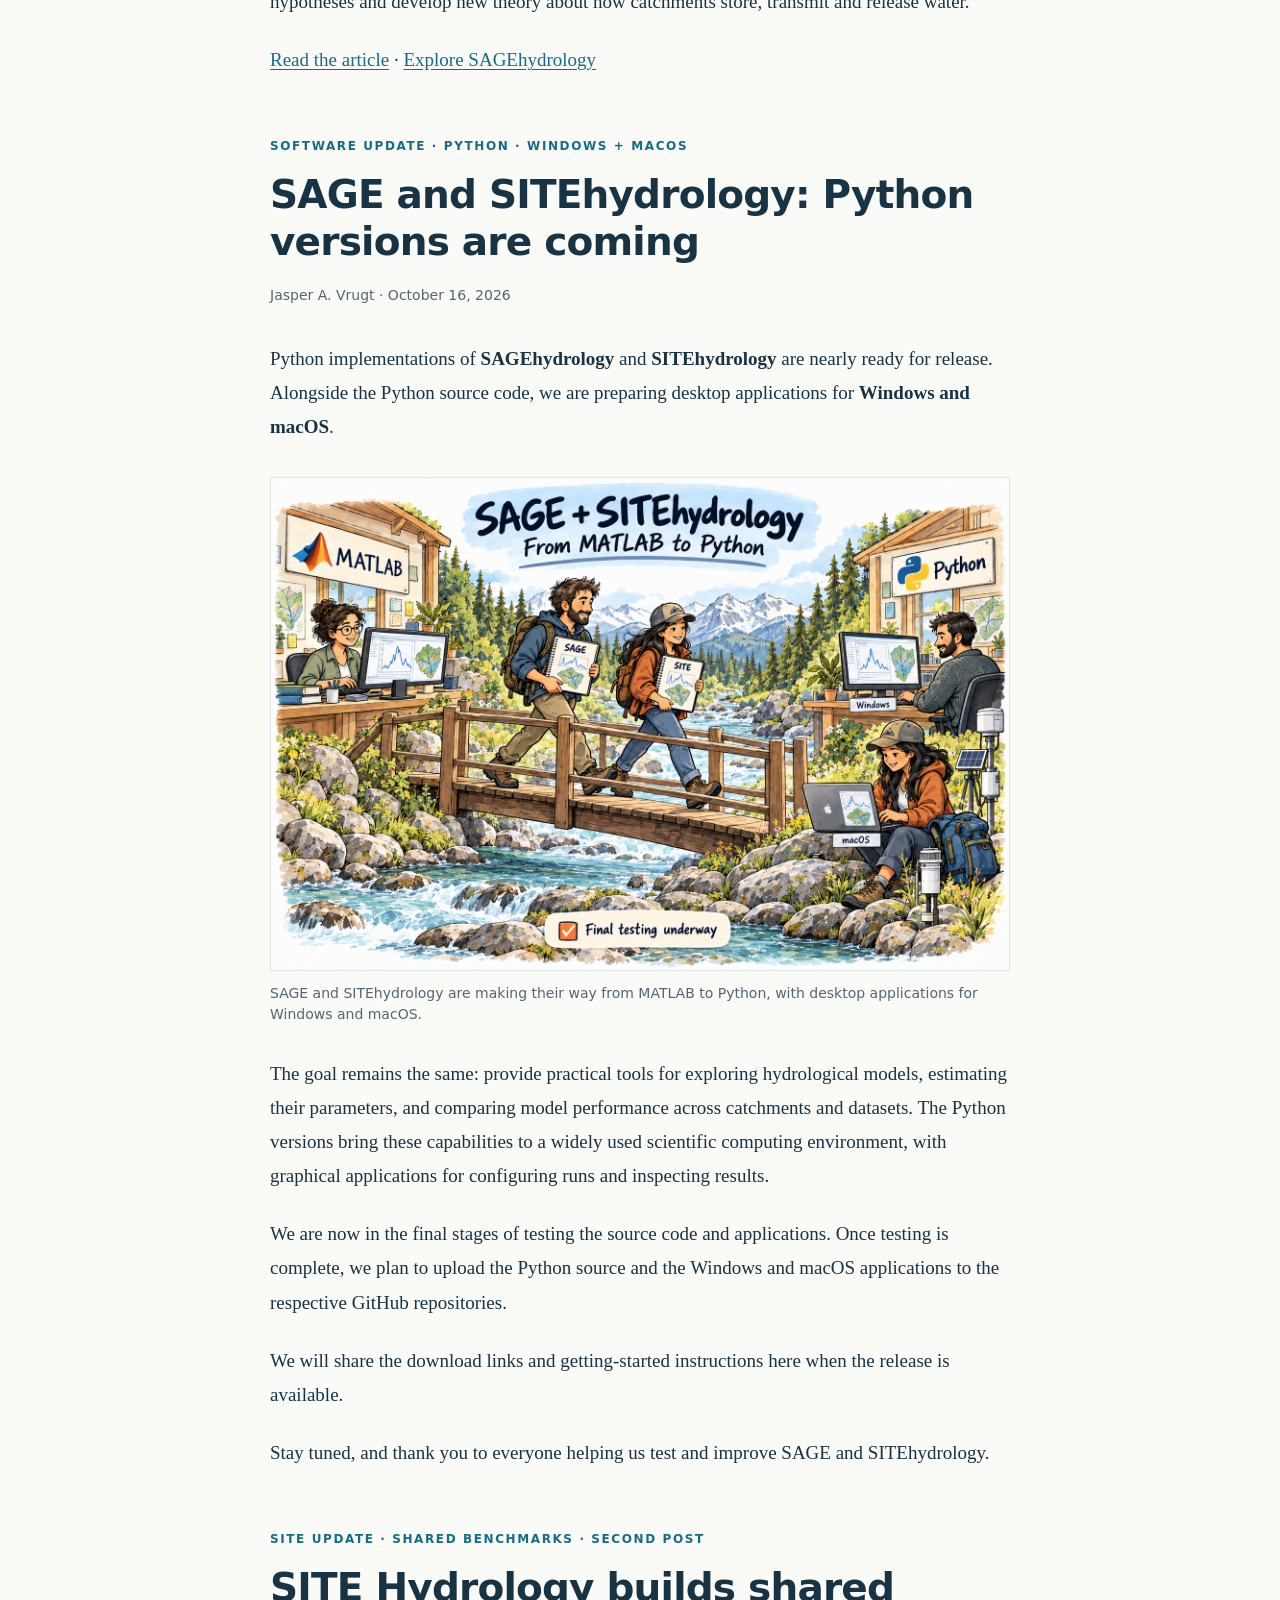
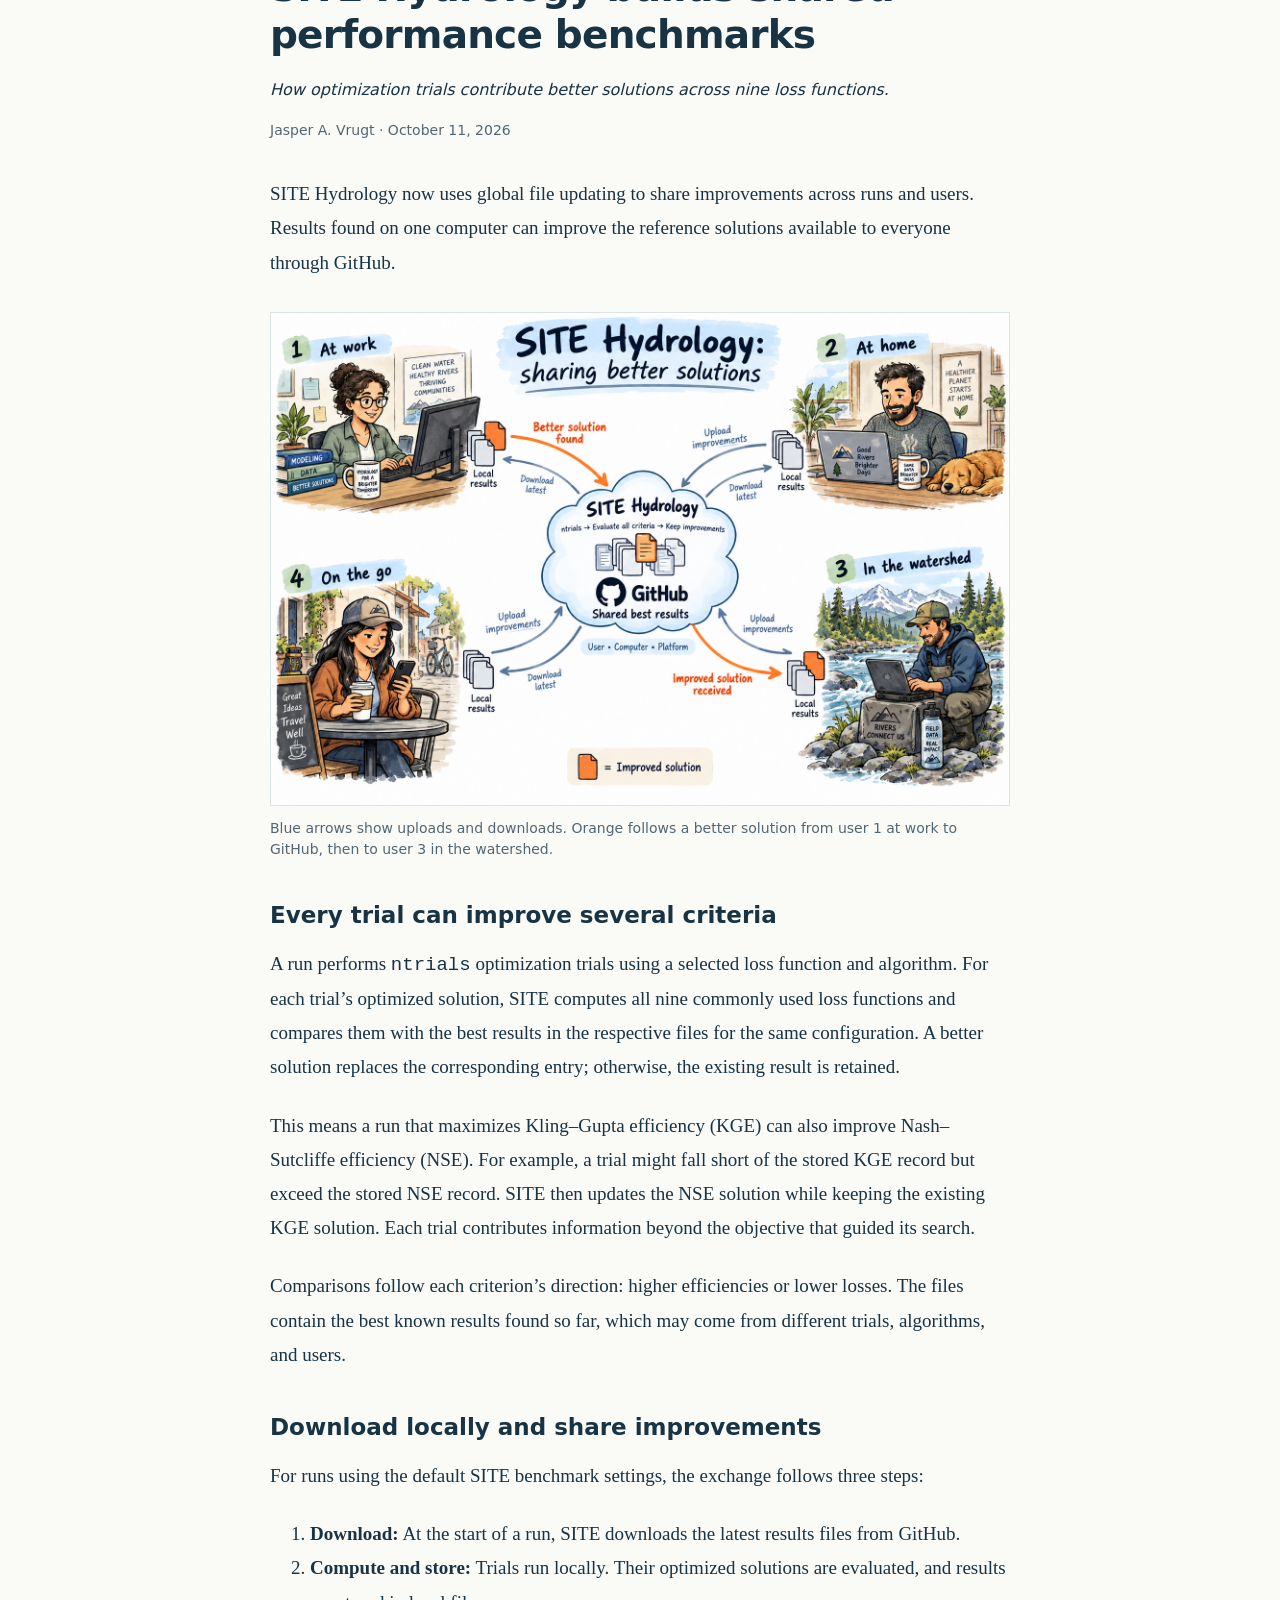
==== commit 664cb7ed: "Match CAMELS-GB basin map to adjacent text height" ====
--- a/index.html
+++ b/index.html
@@ -87,7 +87,7 @@
  
 
-<style>@media(max-width:520px){#cart-plus-in-sage .basin-layout{grid-template-columns:1fr!important}}</style><article id="cart-plus-in-sage"><header class="post-header"><p class="eyebrow">SAGE · Rainfall–runoff modeling</p><h2>CaRT and CaRT+ in SAGE</h2><p class="byline">Jasper A. Vrugt · November 9, 2026</p></header><div class="post-body"><p><img src="assets/cart-plus-20261109/sage-startup-icon.png" alt="SAGE startup icon" width="88" align="right" style="width:88px;height:auto;float:right;margin:0 0 8px 20px"> On Saturday, my colleague and co-author Jonathan Frame shared a <a href="https://arxiv.org/abs/2611.06382">preprint</a> by Xilin Xia of the University of Birmingham, United Kingdom. The abstract caught our attention. CaRT+, a differentiable, process-based rainfall–runoff model, matched or exceeded individual LSTM benchmarks in several comparisons across three continents. The LSTM ensembles retained a small edge in the reported paired comparisons.</p><p>I implemented CaRT and CaRT+ in SAGE and extended Xilin’s implementation to propagate sensitivity states. SAGE can now return an analytic Jacobian showing how simulated discharge responds to changes in the model parameters. I’ll release the Python-based SAGE GUI and its source code on GitHub soon. In the GUI, you’ll find both models under Project 6 on the Project tab. Training an LSTM can take considerable time. In our setup, SAGE can train CaRT in under an hour, which makes it practical to try different configurations.</p><div class="basin-layout" style="display:grid;grid-template-columns:minmax(0, 1fr) minmax(0, 1fr);align-items:start;gap:18px"><figure style="margin:0;min-width:0"><img src="assets/cart-plus-20261109/cart-plus-us-basins-compact.png" alt="Map of CAMELS-US training and evaluation basins" style="display:block;width:100%"><figcaption style="margin-top:4px"><strong>Figure 1. CAMELS-US basin split.</strong> Blue circles show the 597 training basins. Orange squares show the 68 held-out evaluation basins.</figcaption></figure><p style="margin:0;min-width:0">I tested CaRT+ using Xilin’s daily CAMELS-US dataset, with training from 1989 through 2008 and evaluation from 2009 through 2019. I also ran it on the built-in CAMELS-GB and CAMELS-AUS datasets. All three datasets are available through the SAGE GUI. In the US evaluation period, the median Nash–Sutcliffe efficiency was 0.759 across the 597 training basins and 0.704 across the 68 held-out basins.</p></div><figure><img src="assets/cart-plus-20261109/cart-plus-camels-us-ecdf-panel-trimmed.png" alt="Distributions of six performance metrics across four color-coded training and evaluation scenarios"><figcaption><strong>Figure 2. CaRT+ performance across CAMELS-US.</strong> Each colored row combines a basin set with either the training period (1989–2008) or the evaluation period (2009–2019). Each column shows a performance metric, and black squares mark the basin medians. The bottom row shows the 68 held-out basins in 2009–2019.</figcaption></figure><figure><img src="assets/cart-plus-20261109/cart-plus-us-parameters-trimmed.png" alt="Maps of normalized CaRT+ parameters across CAMELS-US"><figcaption><strong>Figure 3. How CaRT+ parameters vary across CAMELS-US.</strong> This panel shows 18 of the 35 model parameters. Each map shows how one parameter varies across catchments on a normalized scale.</figcaption></figure><div class="basin-layout" style="display:grid;grid-template-columns:minmax(0,1fr) minmax(0,1fr);gap:18px;align-items:start"><div><p style="margin:0">I’ve just started a SAGE run with CaRT+ using hourly meteorological and discharge data from <a href="https://doi.org/10.5285/9a46d428-958f-4ac1-86eb-94eee70c0955">CAMELS-GB v2 (Coxon et al., 2025)</a>. Xilin’s paper evaluated the model at a daily time step. As Xilin points out, inertia can matter for channel flow at hourly resolution. Where it does, the model needs a momentum state and an energy balance that accounts for kinetic energy. Figure 5 is a screenshot from SAGE’s Live Diagnostics tab showing how the hourly run is progressing.</p><p style="margin:12px 0 0;font-size:15px"><strong>Figure 4. Selected CAMELS-GB basins.</strong> Blue circles indicate training basins, and orange squares indicate evaluation basins. The map shows 669 selected basins. Figure 5 reports scores for 488 training basins and 166 held-out evaluation basins.</p></div><figure style="margin:0"><img src="assets/cart-plus-20261109/gb-selected-basins.png" alt="Figure 4. Selected CAMELS-GB basins." style="display:block;width:100%;max-width:220px;margin:auto"></figure></div><figure><img src="assets/cart-plus-20261109/cart-plus-camels-gb-hourly-live-diagnostics-iteration-94.png" alt="SAGE Live Diagnostics for the ongoing hourly CAMELS-GB CaRT+ run"><figcaption><strong>Figure 5. Live diagnostics from an ongoing hourly CaRT+ run on CAMELS-GB.</strong> At iteration 94, median Nash–Sutcliffe efficiency (NSE) was 0.753 across 488 training basins during the training period and 0.727 across 166 held-out basins during the evaluation period. These are interim scores and may improve as training continues.</figcaption></figure><table id="gb-comparison" style="width:100%;border-collapse:collapse;text-align:left"><caption style="text-align:left;font-weight:bold;margin-bottom:8px">Table 1. Median NSE for hourly and daily CaRT+ runs on CAMELS-GB.</caption><thead><tr><th style="padding:8px;border-bottom:1px solid #aaa">SAGE CAMELS-GB run</th><th style="padding:8px;border-bottom:1px solid #aaa">Training basins, training period</th><th style="padding:8px;border-bottom:1px solid #aaa">Held-out basins, evaluation period</th></tr></thead><tbody><tr><td style="padding:8px;border-bottom:1px solid #ddd">Hourly, iteration 94</td><td style="padding:8px;border-bottom:1px solid #ddd">0.753 (488 basins)</td><td style="padding:8px;border-bottom:1px solid #ddd">0.727 (166 basins)</td></tr><tr><td style="padding:8px;border-bottom:1px solid #ddd">Daily, Nov. 9 report</td><td style="padding:8px;border-bottom:1px solid #ddd">0.843 (602 basins)</td><td style="padding:8px;border-bottom:1px solid #ddd">0.696 (64 basins)</td></tr><tr><td style="padding:8px;border-bottom:1px solid #ddd">Daily, Nov. 8 report</td><td style="padding:8px;border-bottom:1px solid #ddd">0.870 (498 basins)</td><td style="padding:8px;border-bottom:1px solid #ddd">0.789 (169 basins)</td></tr></tbody></table><p>The interim hourly run has a lower training median than both daily runs. Its held-out median falls between the two daily scores. The runs use different basin splits, time windows, and scoring resolutions. To isolate the effect of time step, we would need to use the same basins and dates and score both sets of predictions at a common resolution.</p><figure><img src="assets/cart-plus-20261109/gb-hourly-performance.png" alt="Figure 6. Hourly CaRT+ performance across CAMELS-GB." style="display:block;width:100%;max-width:520px;margin:auto"><figcaption><strong>Figure 6. Hourly CaRT+ performance across CAMELS-GB.</strong> The six panels map discharge performance during the evaluation period for the ongoing run. Each metric has its own color scale.</figcaption></figure><p>It’s exciting to have a conceptual rainfall–runoff model in SAGE that can compete with LSTMs. More analysis is needed to understand where CaRT+ works well and where it falls short. That includes comparing it with other SAGE models, such as HYMOD, HMODEL, SAC-SMA, Xinanjiang, GR4J, and HBV, under the same conditions. My trial runs are consistent with the encouraging performance reported in the paper, and some have produced higher scores. Those early results give me plenty of reason to be optimistic about the future of scientific hydrology. Xilin’s paper is a must-read for hydrologists and a beautiful example of how to use AI in science. Hydrological theory set the rules for what could change in the model, and AI helped Xilin test more ideas within those rules. In a world increasingly driven by technology companies and by data mining, analysis, and prediction, that makes academic hydrology feel especially relevant: theory can still guide what we build and what we learn from it.</p></div></article>
+<style>@media(max-width:520px){#cart-plus-in-sage .basin-layout{grid-template-columns:1fr!important}}</style><article id="cart-plus-in-sage"><header class="post-header"><p class="eyebrow">SAGE · Rainfall–runoff modeling</p><h2>CaRT and CaRT+ in SAGE</h2><p class="byline">Jasper A. Vrugt · November 9, 2026</p></header><div class="post-body"><p><img src="assets/cart-plus-20261109/sage-startup-icon.png" alt="SAGE startup icon" width="88" align="right" style="width:88px;height:auto;float:right;margin:0 0 8px 20px"> On Saturday, my colleague and co-author Jonathan Frame shared a <a href="https://arxiv.org/abs/2611.06382">preprint</a> by Xilin Xia of the University of Birmingham, United Kingdom. The abstract caught our attention. CaRT+, a differentiable, process-based rainfall–runoff model, matched or exceeded individual LSTM benchmarks in several comparisons across three continents. The LSTM ensembles retained a small edge in the reported paired comparisons.</p><p>I implemented CaRT and CaRT+ in SAGE and extended Xilin’s implementation to propagate sensitivity states. SAGE can now return an analytic Jacobian showing how simulated discharge responds to changes in the model parameters. I’ll release the Python-based SAGE GUI and its source code on GitHub soon. In the GUI, you’ll find both models under Project 6 on the Project tab. Training an LSTM can take considerable time. In our setup, SAGE can train CaRT in under an hour, which makes it practical to try different configurations.</p><div class="basin-layout" style="display:grid;grid-template-columns:minmax(0, 1fr) minmax(0, 1fr);align-items:start;gap:18px"><figure style="margin:0;min-width:0"><img src="assets/cart-plus-20261109/cart-plus-us-basins-compact.png" alt="Map of CAMELS-US training and evaluation basins" style="display:block;width:100%"><figcaption style="margin-top:4px"><strong>Figure 1. CAMELS-US basin split.</strong> Blue circles show the 597 training basins. Orange squares show the 68 held-out evaluation basins.</figcaption></figure><p style="margin:0;min-width:0">I tested CaRT+ using Xilin’s daily CAMELS-US dataset, with training from 1989 through 2008 and evaluation from 2009 through 2019. I also ran it on the built-in CAMELS-GB and CAMELS-AUS datasets. All three datasets are available through the SAGE GUI. In the US evaluation period, the median Nash–Sutcliffe efficiency was 0.759 across the 597 training basins and 0.704 across the 68 held-out basins.</p></div><figure><img src="assets/cart-plus-20261109/cart-plus-camels-us-ecdf-panel-trimmed.png" alt="Distributions of six performance metrics across four color-coded training and evaluation scenarios"><figcaption><strong>Figure 2. CaRT+ performance across CAMELS-US.</strong> Each colored row combines a basin set with either the training period (1989–2008) or the evaluation period (2009–2019). Each column shows a performance metric, and black squares mark the basin medians. The bottom row shows the 68 held-out basins in 2009–2019.</figcaption></figure><figure><img src="assets/cart-plus-20261109/cart-plus-us-parameters-trimmed.png" alt="Maps of normalized CaRT+ parameters across CAMELS-US"><figcaption><strong>Figure 3. How CaRT+ parameters vary across CAMELS-US.</strong> This panel shows 18 of the 35 model parameters. Each map shows how one parameter varies across catchments on a normalized scale.</figcaption></figure><style>@media(min-width:521px){.gb-basin-layout{align-items:stretch!important}.gb-basin-layout>figure{position:relative}.gb-basin-layout>figure>img{position:absolute;inset:0;width:100%!important;height:100%!important;max-width:none!important;object-fit:contain}}</style><div class="basin-layout gb-basin-layout" style="display:grid;grid-template-columns:minmax(0,1fr) minmax(0,1fr);gap:18px;align-items:start"><div><p style="margin:0">I’ve just started a SAGE run with CaRT+ using hourly meteorological and discharge data from <a href="https://doi.org/10.5285/9a46d428-958f-4ac1-86eb-94eee70c0955">CAMELS-GB v2 (Coxon et al., 2025)</a>. Xilin’s paper evaluated the model at a daily time step. As Xilin points out, inertia can matter for channel flow at hourly resolution. Where it does, the model needs a momentum state and an energy balance that accounts for kinetic energy. Figure 5 is a screenshot from SAGE’s Live Diagnostics tab showing how the hourly run is progressing.</p><p style="margin:12px 0 0;font-size:15px"><strong>Figure 4. Selected CAMELS-GB basins.</strong> Blue circles indicate training basins, and orange squares indicate evaluation basins. The map shows 669 selected basins. Figure 5 reports scores for 488 training basins and 166 held-out evaluation basins.</p></div><figure style="margin:0"><img src="assets/cart-plus-20261109/gb-selected-basins.png" alt="Figure 4. Selected CAMELS-GB basins." style="display:block;width:100%;max-width:220px;margin:auto"></figure></div><figure><img src="assets/cart-plus-20261109/cart-plus-camels-gb-hourly-live-diagnostics-iteration-94.png" alt="SAGE Live Diagnostics for the ongoing hourly CAMELS-GB CaRT+ run"><figcaption><strong>Figure 5. Live diagnostics from an ongoing hourly CaRT+ run on CAMELS-GB.</strong> At iteration 94, median Nash–Sutcliffe efficiency (NSE) was 0.753 across 488 training basins during the training period and 0.727 across 166 held-out basins during the evaluation period. These are interim scores and may improve as training continues.</figcaption></figure><table id="gb-comparison" style="width:100%;border-collapse:collapse;text-align:left"><caption style="text-align:left;font-weight:bold;margin-bottom:8px">Table 1. Median NSE for hourly and daily CaRT+ runs on CAMELS-GB.</caption><thead><tr><th style="padding:8px;border-bottom:1px solid #aaa">SAGE CAMELS-GB run</th><th style="padding:8px;border-bottom:1px solid #aaa">Training basins, training period</th><th style="padding:8px;border-bottom:1px solid #aaa">Held-out basins, evaluation period</th></tr></thead><tbody><tr><td style="padding:8px;border-bottom:1px solid #ddd">Hourly, iteration 94</td><td style="padding:8px;border-bottom:1px solid #ddd">0.753 (488 basins)</td><td style="padding:8px;border-bottom:1px solid #ddd">0.727 (166 basins)</td></tr><tr><td style="padding:8px;border-bottom:1px solid #ddd">Daily, Nov. 9 report</td><td style="padding:8px;border-bottom:1px solid #ddd">0.843 (602 basins)</td><td style="padding:8px;border-bottom:1px solid #ddd">0.696 (64 basins)</td></tr><tr><td style="padding:8px;border-bottom:1px solid #ddd">Daily, Nov. 8 report</td><td style="padding:8px;border-bottom:1px solid #ddd">0.870 (498 basins)</td><td style="padding:8px;border-bottom:1px solid #ddd">0.789 (169 basins)</td></tr></tbody></table><p>The interim hourly run has a lower training median than both daily runs. Its held-out median falls between the two daily scores. The runs use different basin splits, time windows, and scoring resolutions. To isolate the effect of time step, we would need to use the same basins and dates and score both sets of predictions at a common resolution.</p><figure><img src="assets/cart-plus-20261109/gb-hourly-performance.png" alt="Figure 6. Hourly CaRT+ performance across CAMELS-GB." style="display:block;width:100%;max-width:520px;margin:auto"><figcaption><strong>Figure 6. Hourly CaRT+ performance across CAMELS-GB.</strong> The six panels map discharge performance during the evaluation period for the ongoing run. Each metric has its own color scale.</figcaption></figure><p>It’s exciting to have a conceptual rainfall–runoff model in SAGE that can compete with LSTMs. More analysis is needed to understand where CaRT+ works well and where it falls short. That includes comparing it with other SAGE models, such as HYMOD, HMODEL, SAC-SMA, Xinanjiang, GR4J, and HBV, under the same conditions. My trial runs are consistent with the encouraging performance reported in the paper, and some have produced higher scores. Those early results give me plenty of reason to be optimistic about the future of scientific hydrology. Xilin’s paper is a must-read for hydrologists and a beautiful example of how to use AI in science. Hydrological theory set the rules for what could change in the model, and AI helped Xilin test more ideas within those rules. In a world increasingly driven by technology companies and by data mining, analysis, and prediction, that makes academic hydrology feel especially relevant: theory can still guide what we build and what we learn from it.</p></div></article>
 <article id="canvas-portland">
 <header class="post-header">
 <p class="eyebrow">CANVAS · SAGE · Soil science</p>
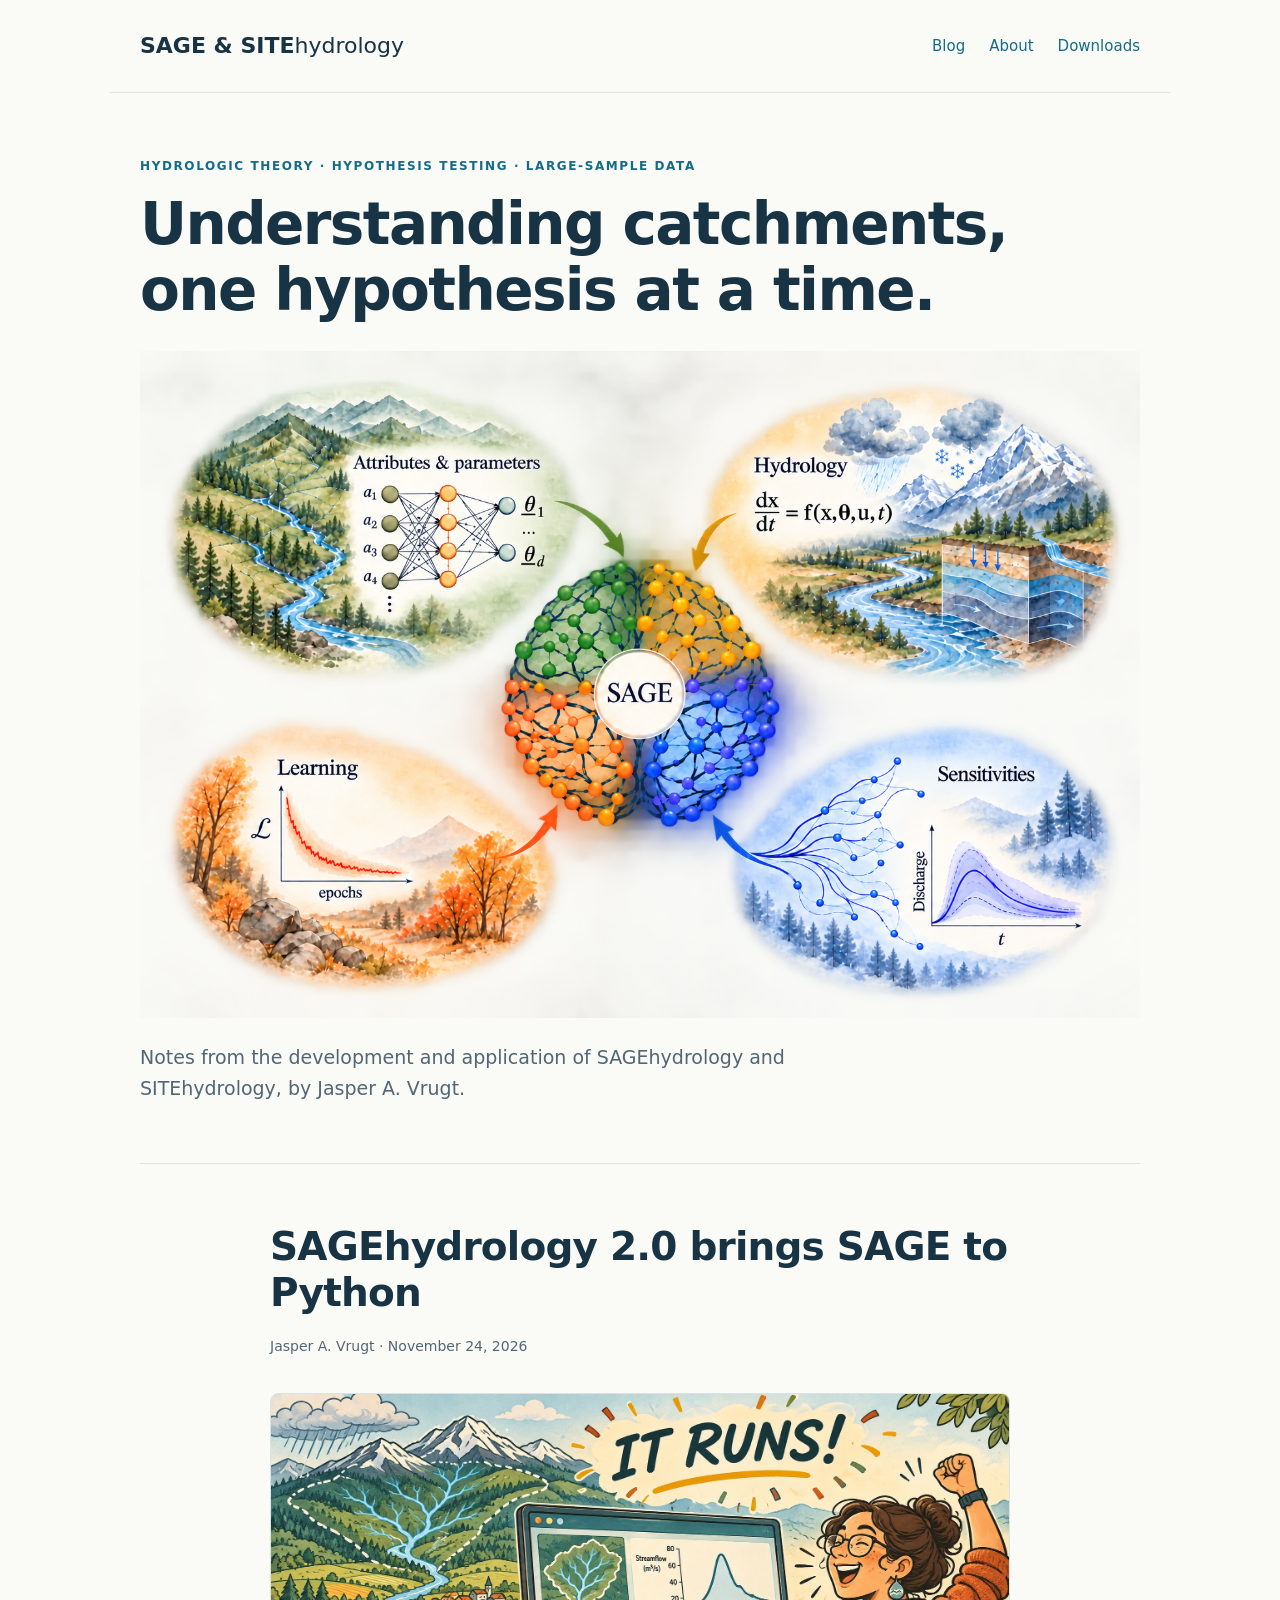
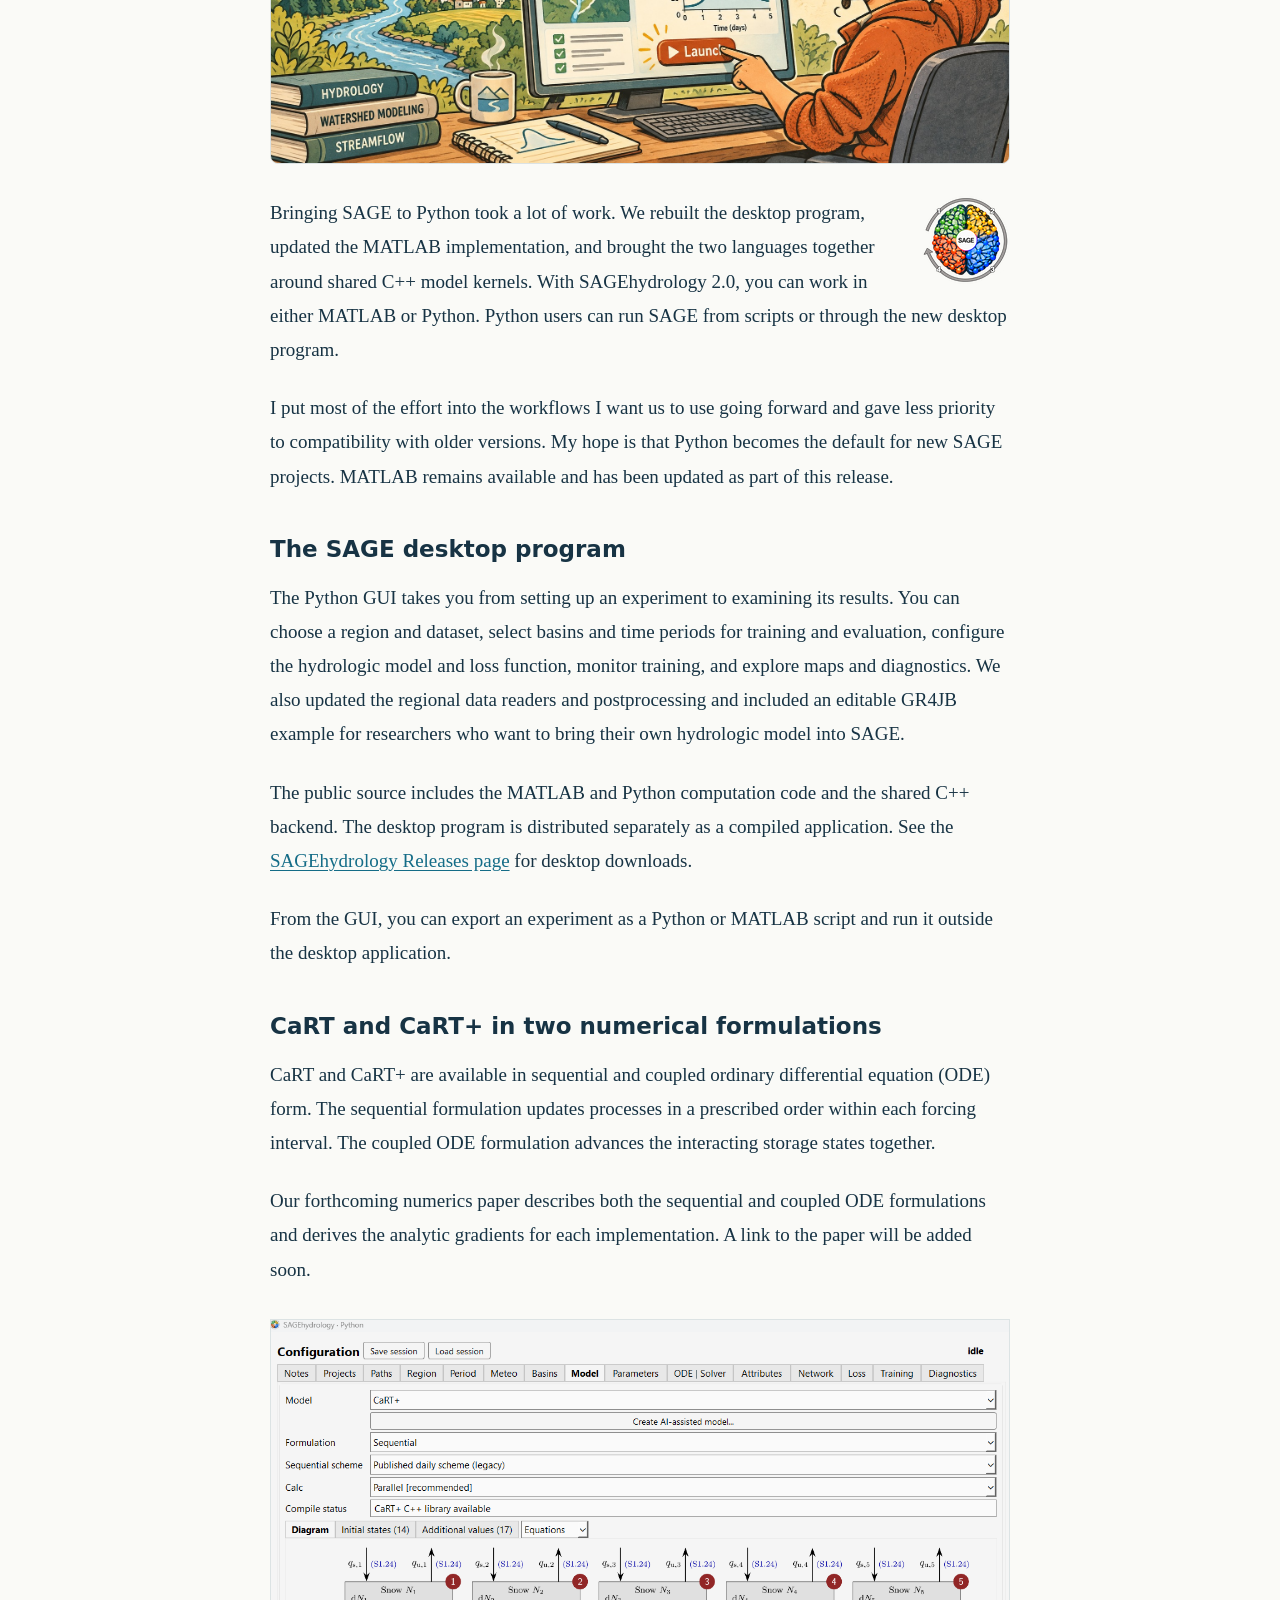
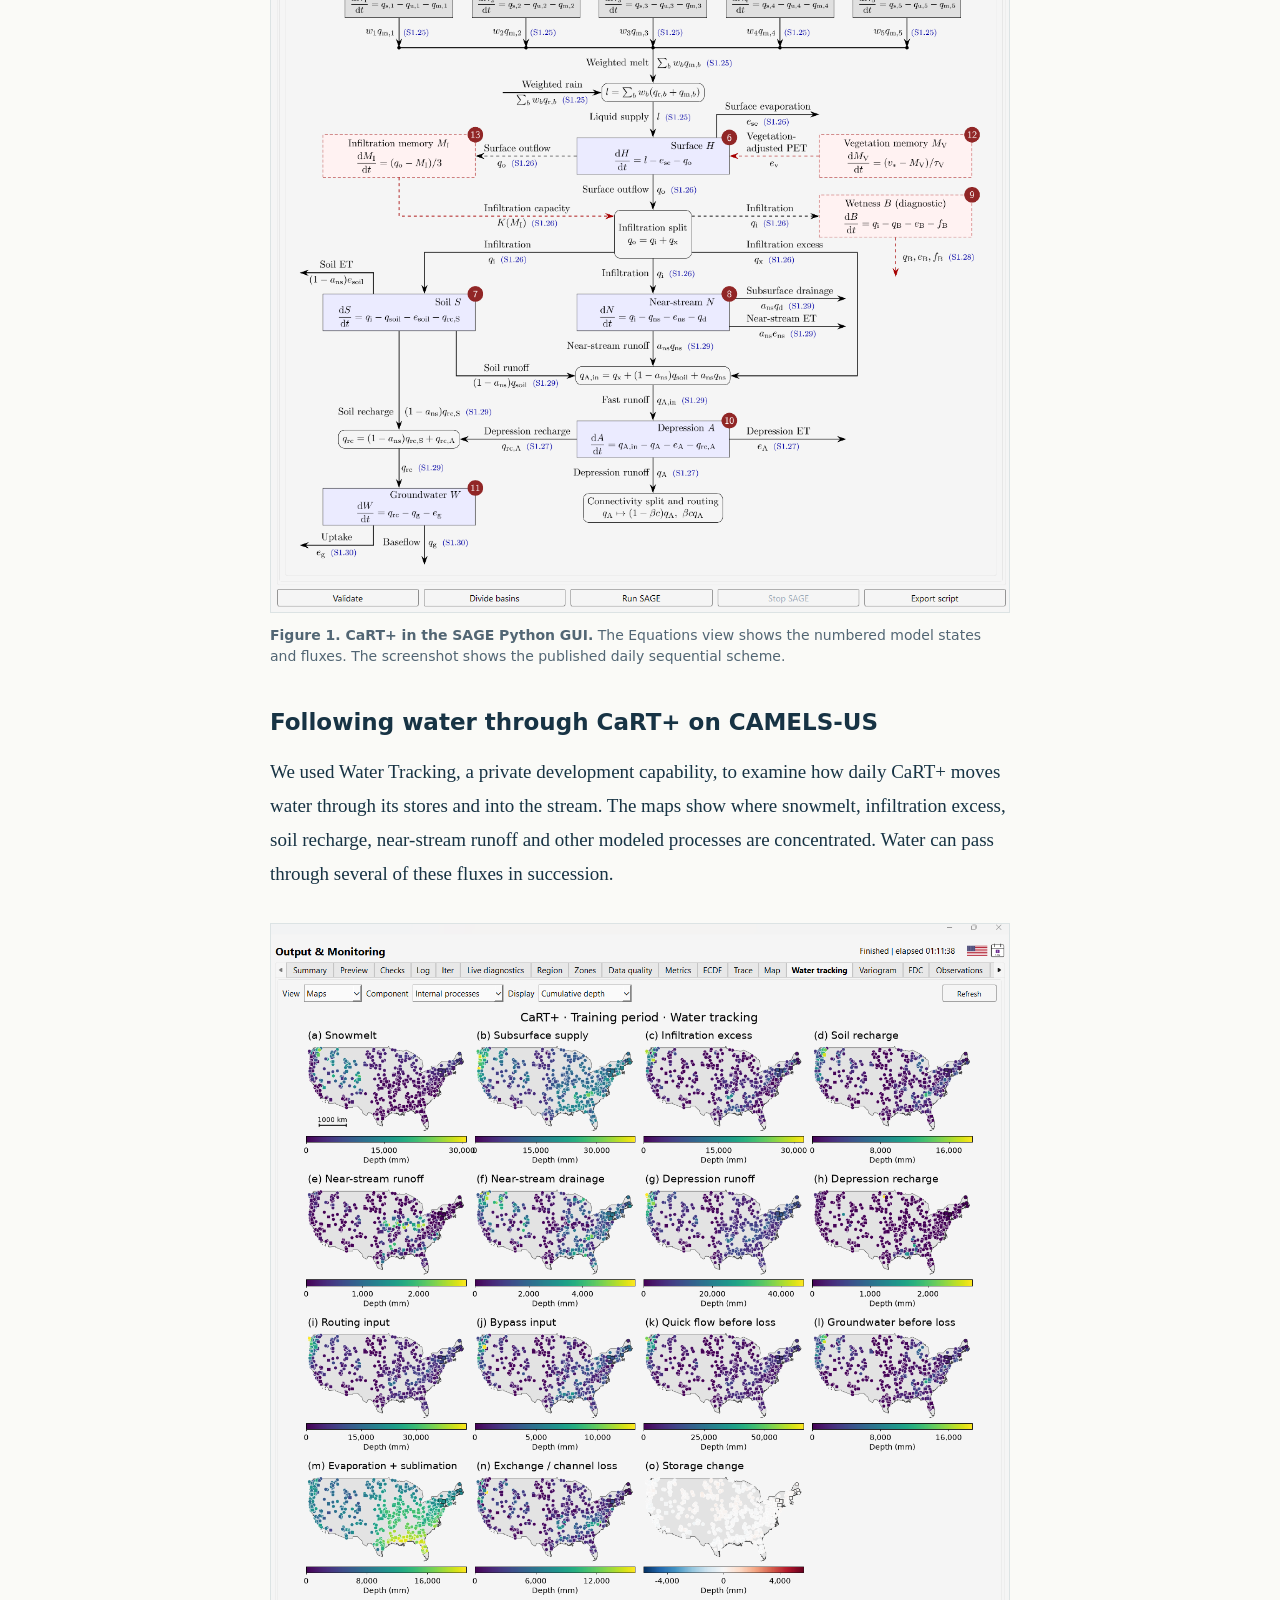
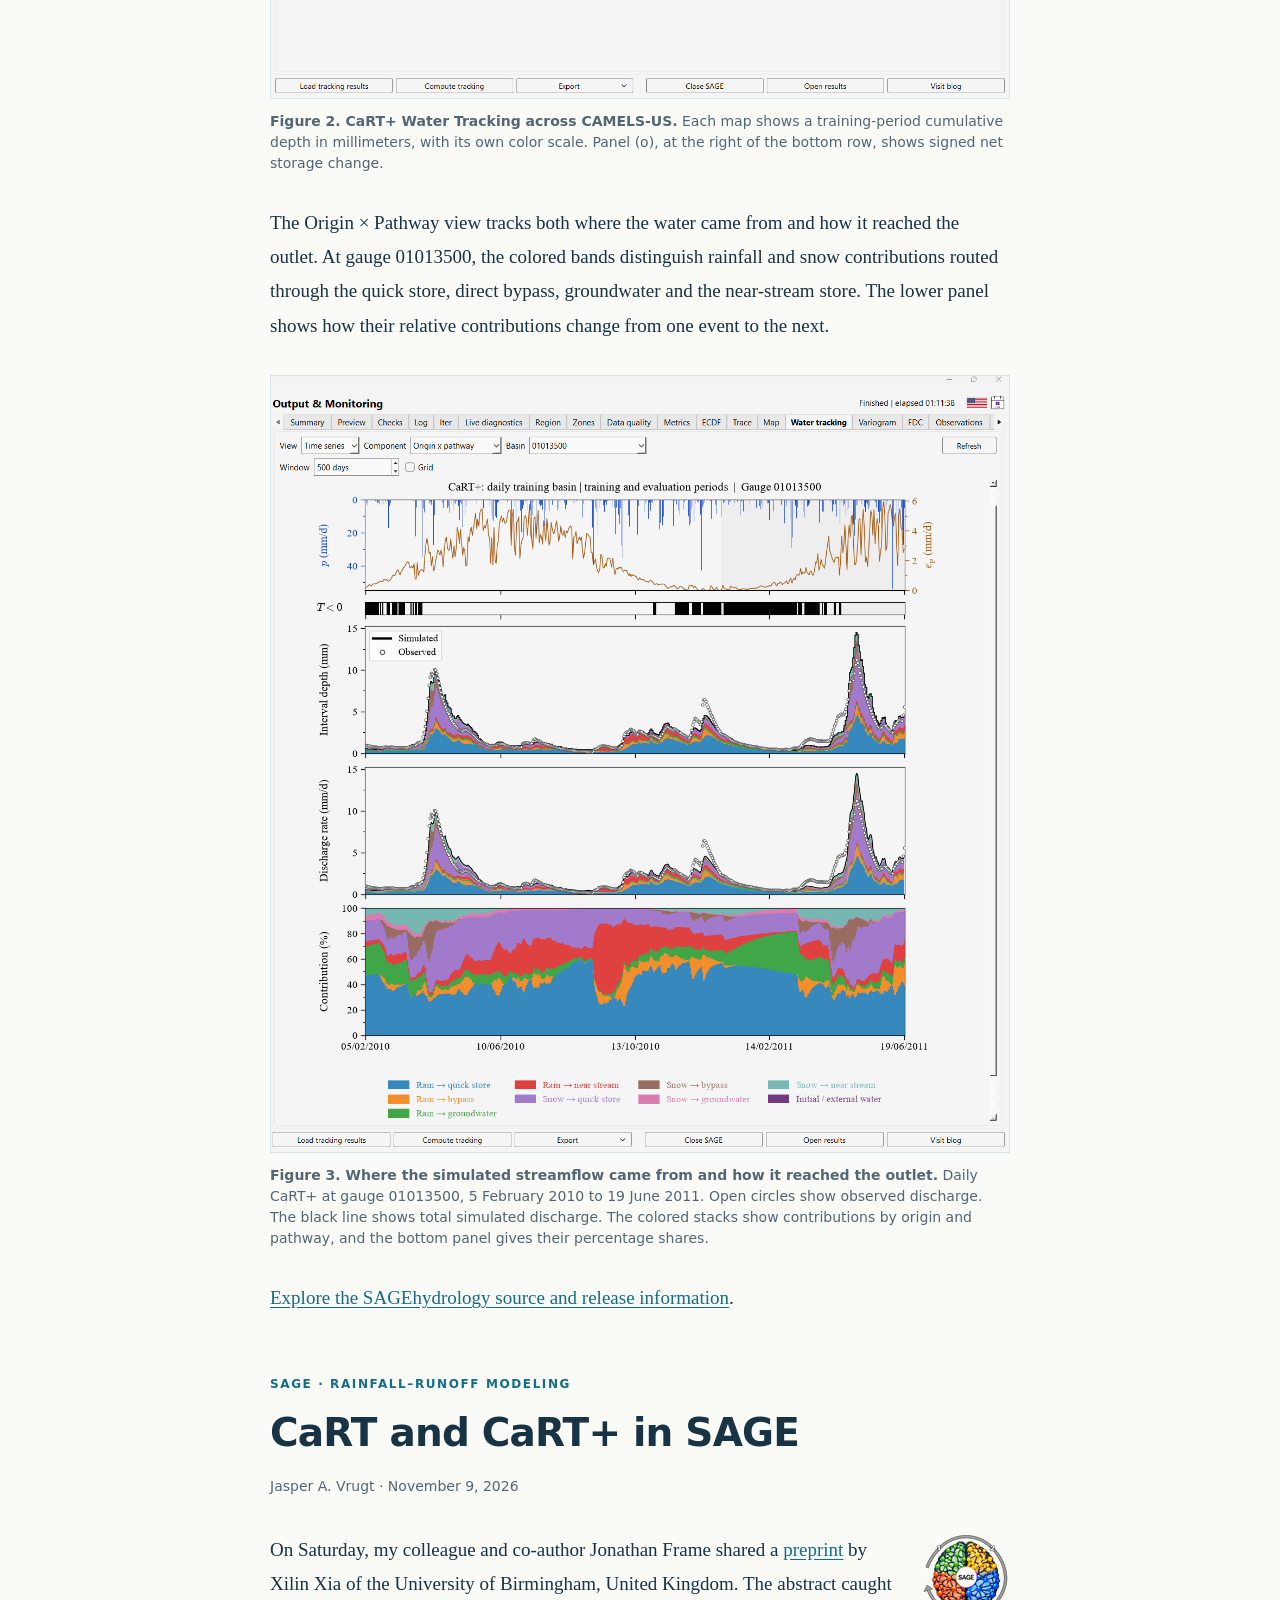
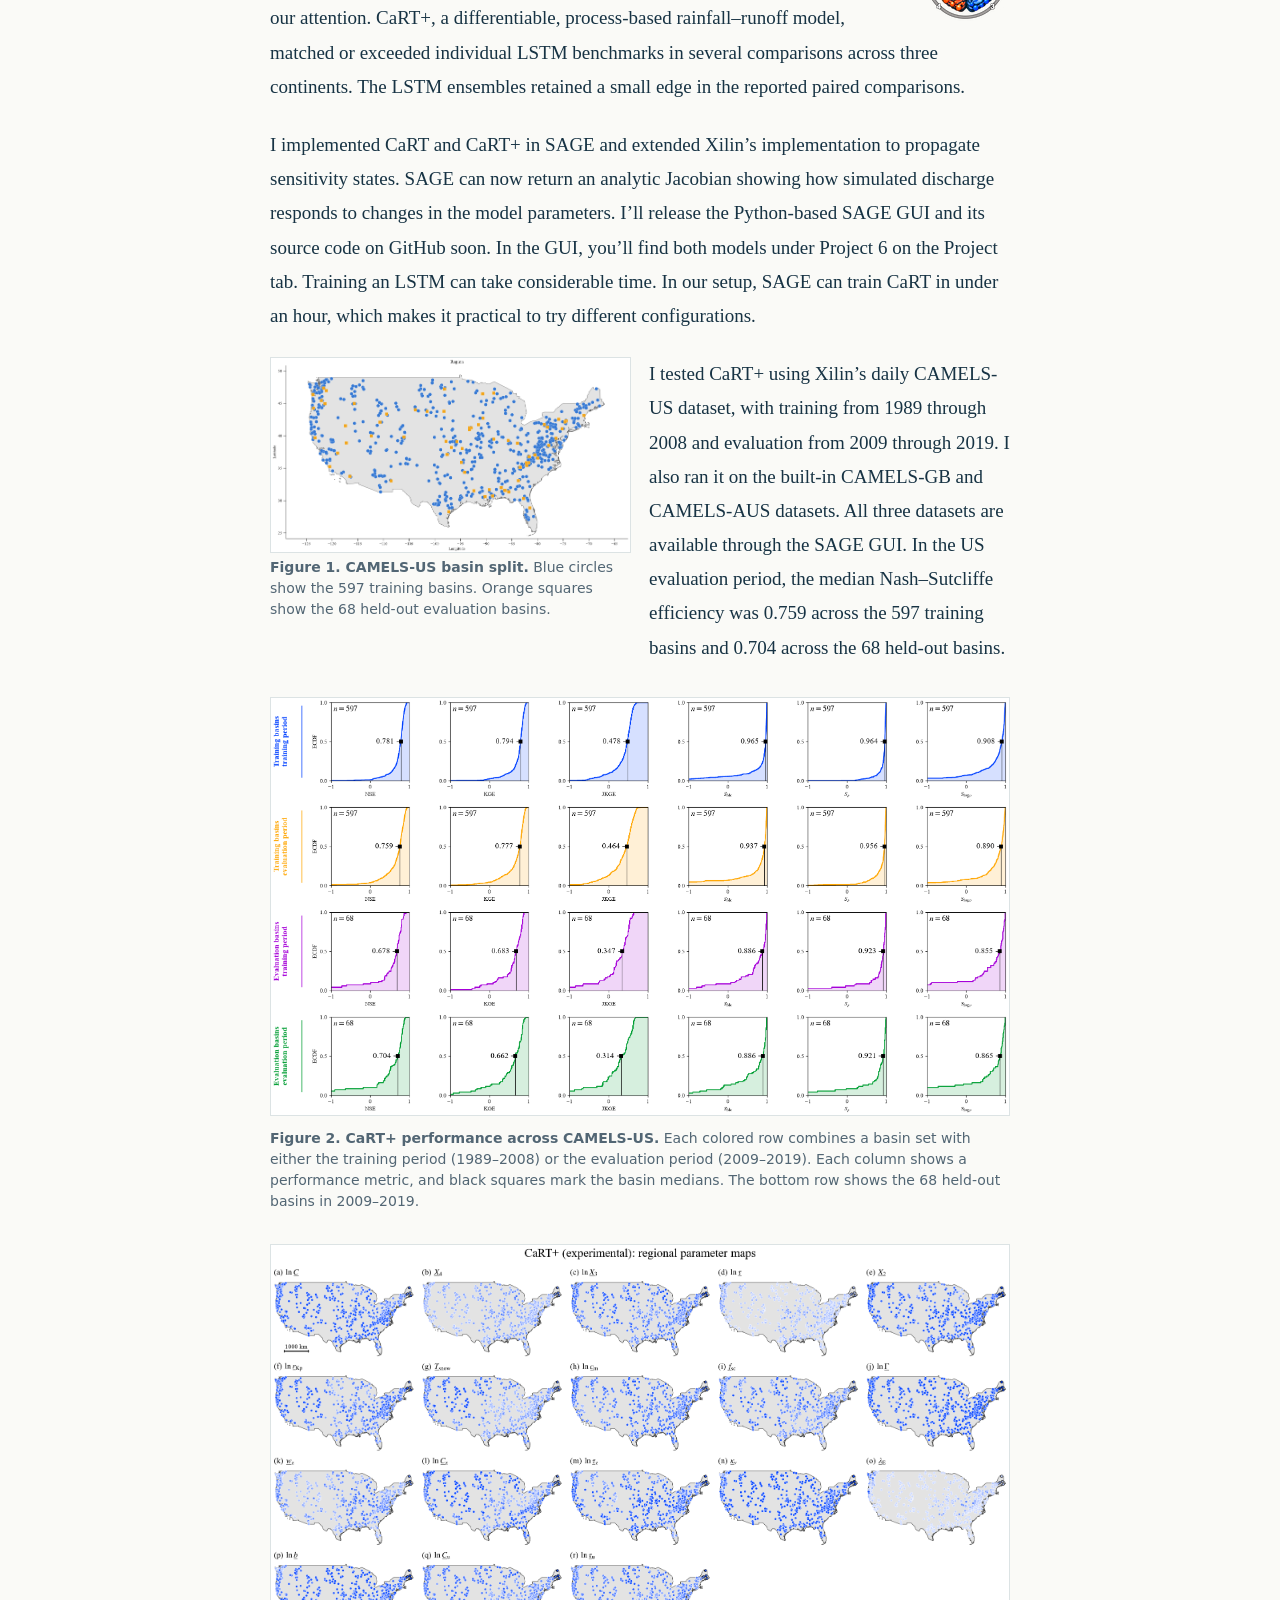
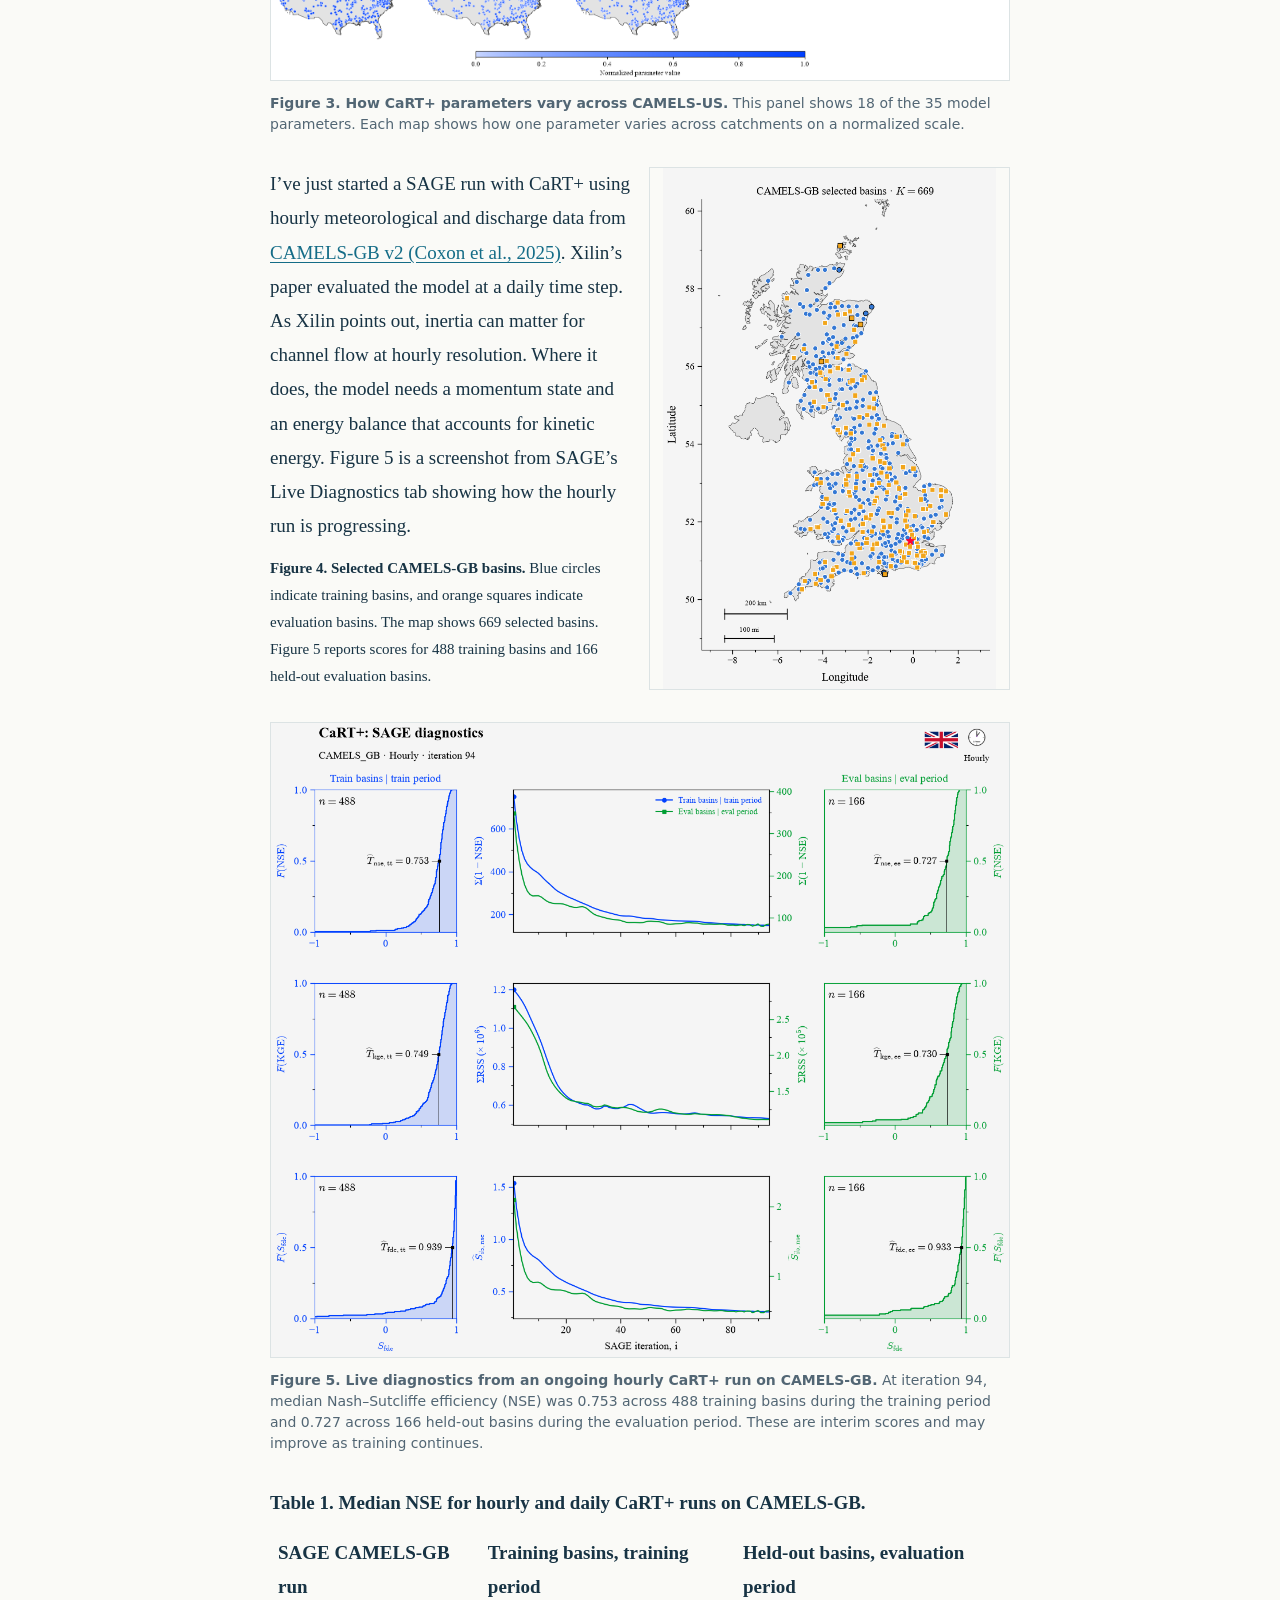
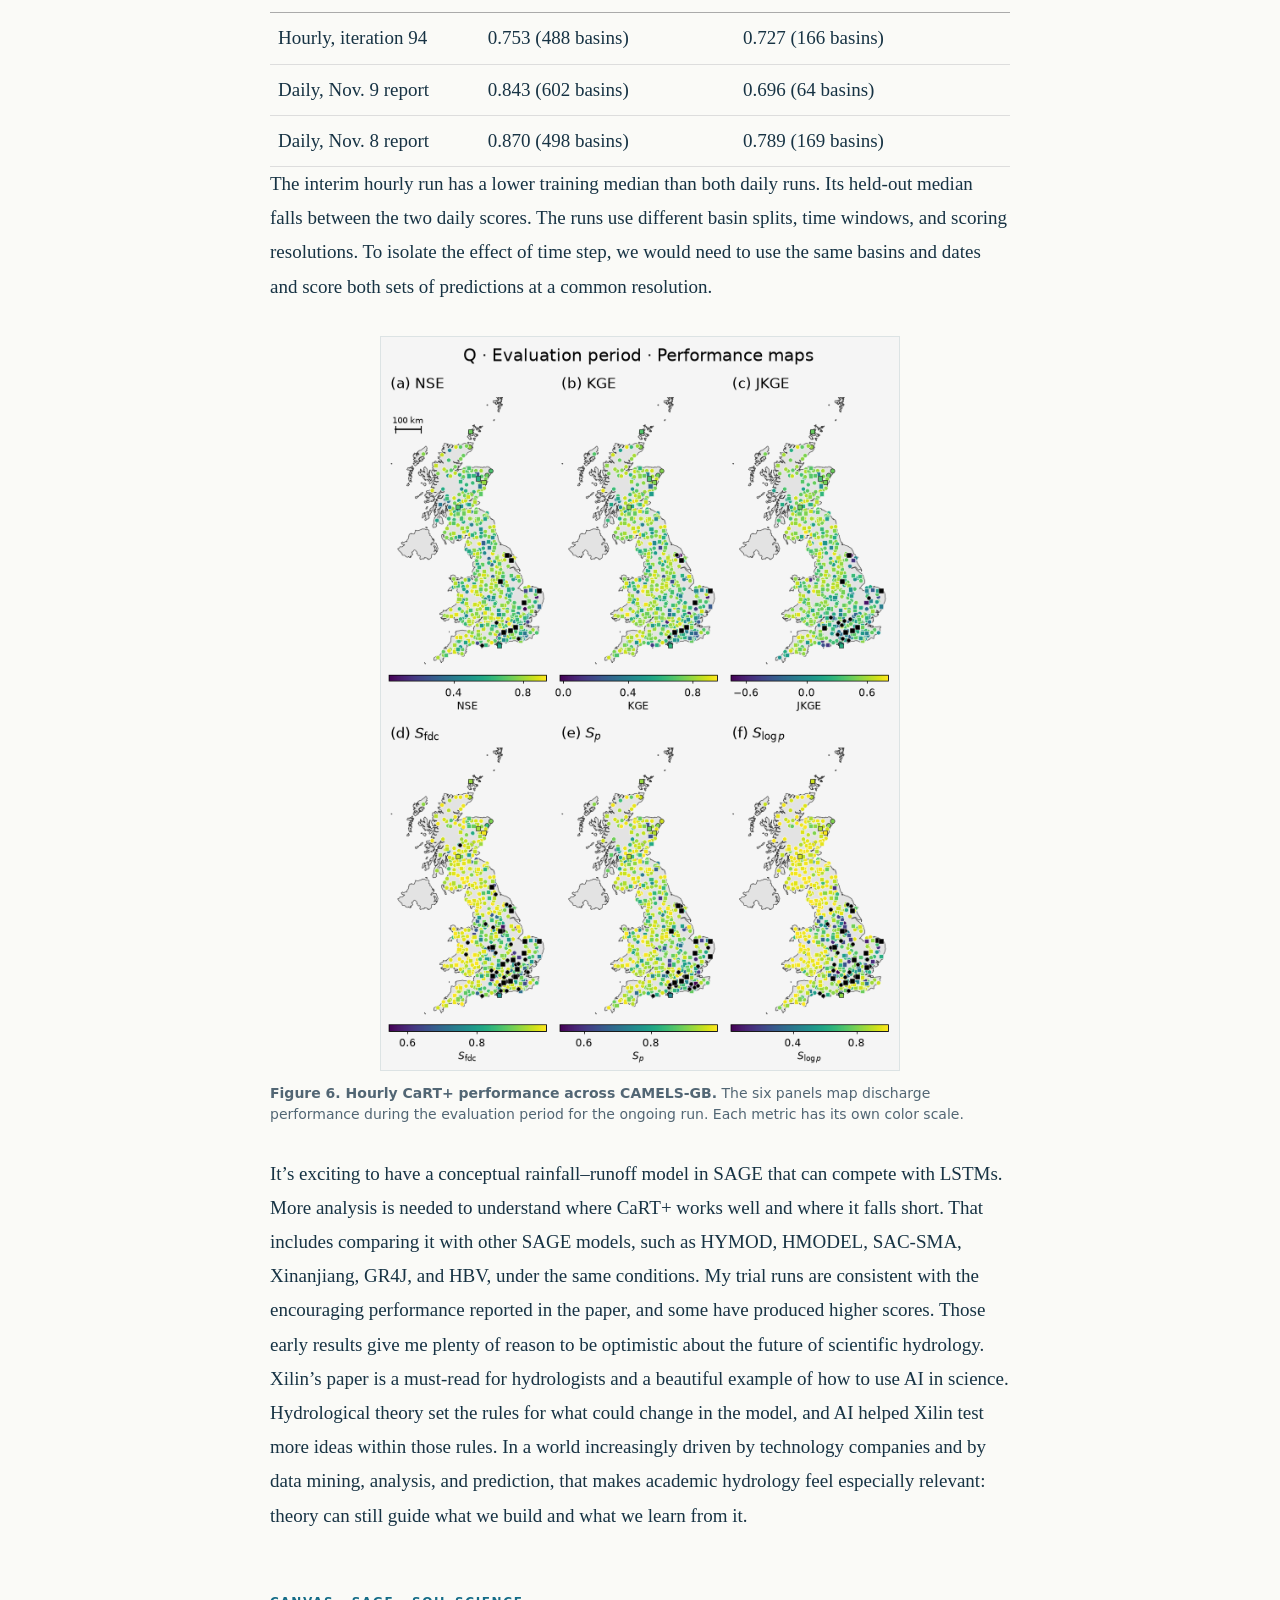
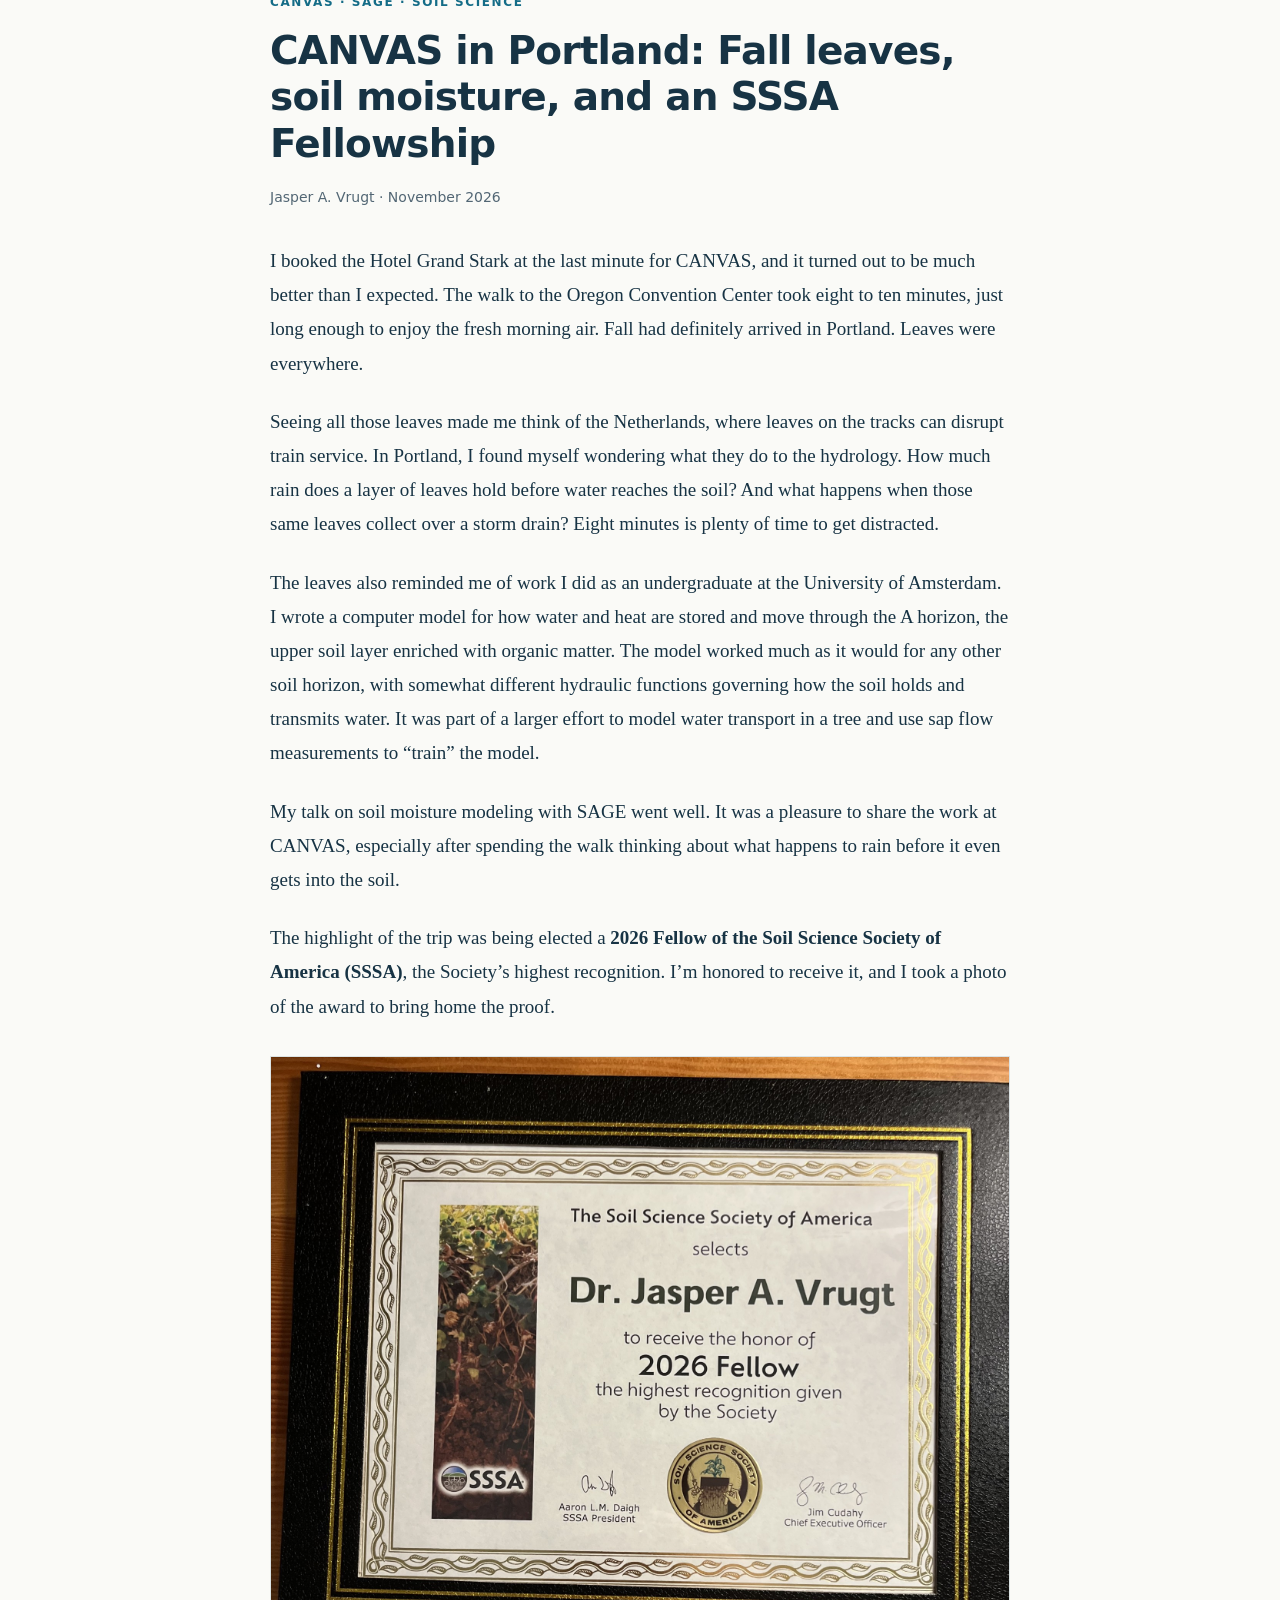
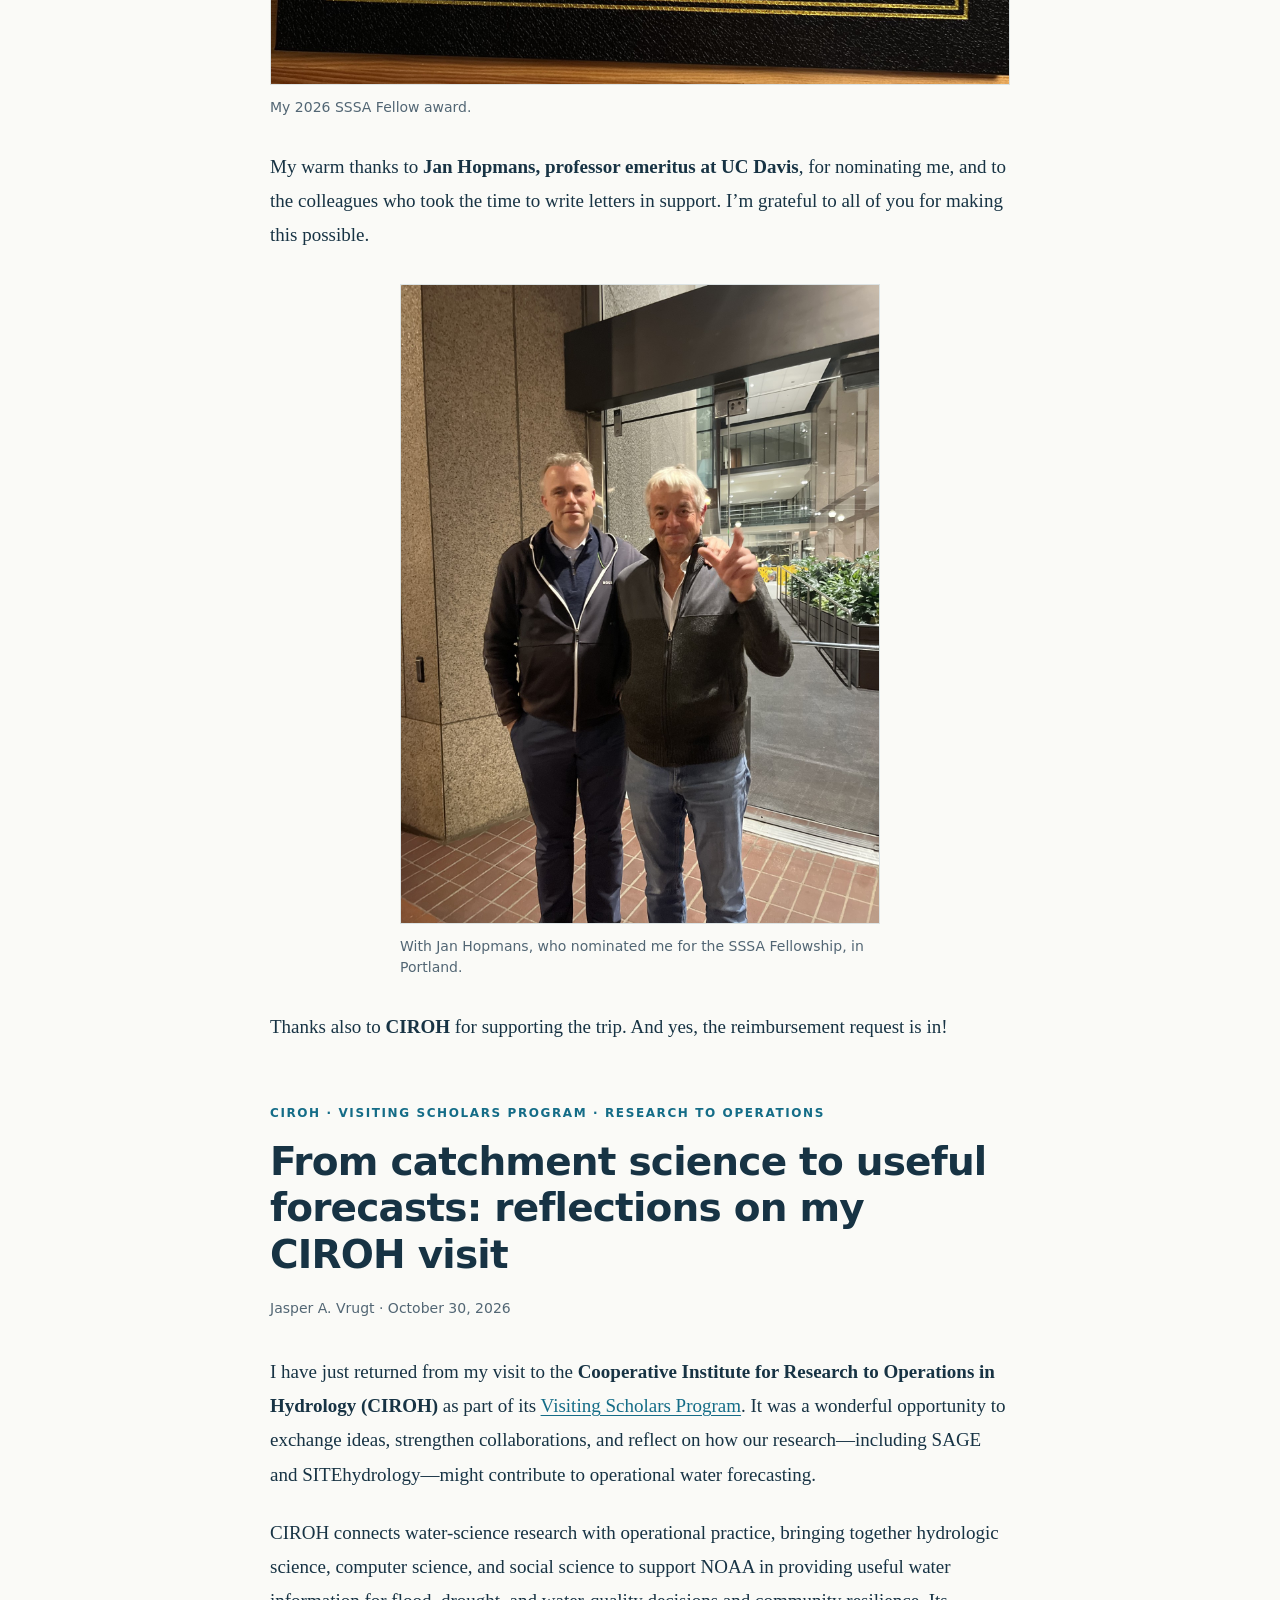
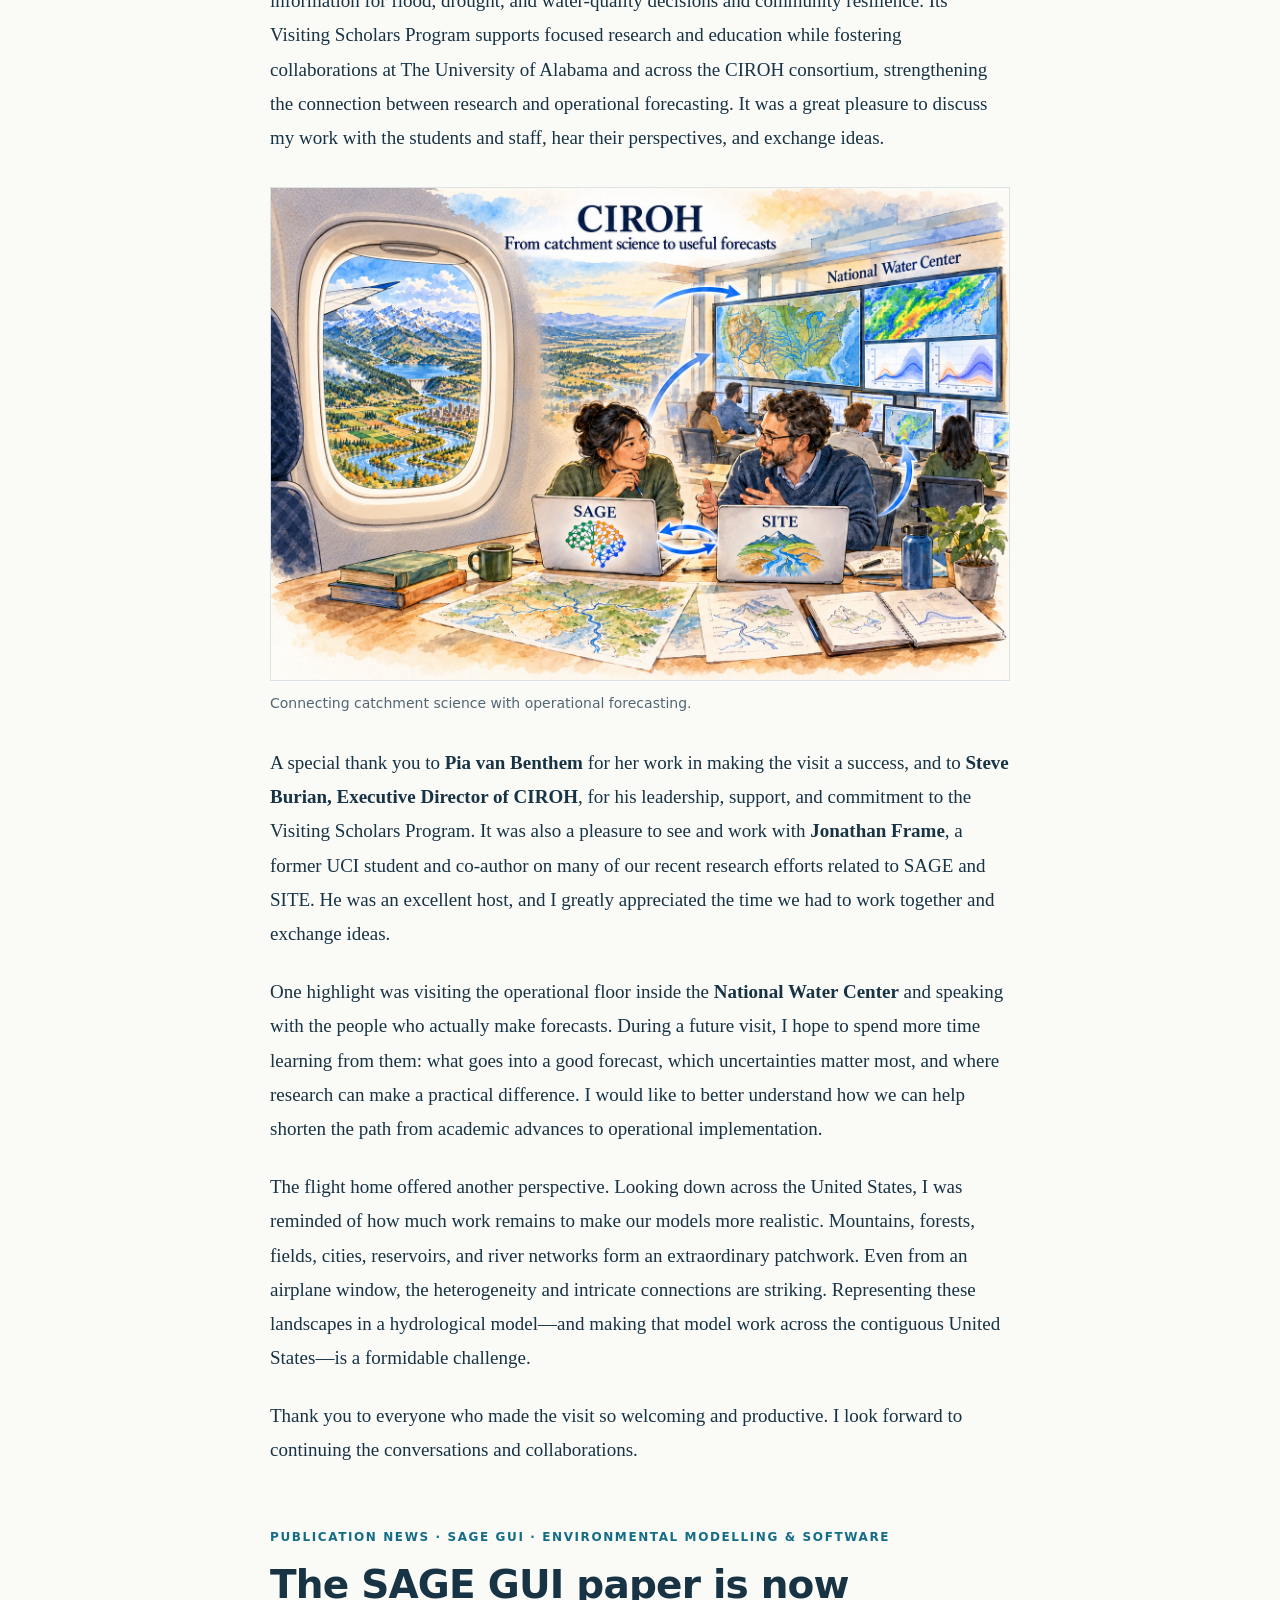
==== commit b62a0606: "Publish Python SAGE release blog post" ====
--- a/index.html
+++ b/index.html
@@ -50,7 +50,7 @@
   
-    <nav aria-label="Main navigation"><a href="#canvas-portland">Blog</a><a href="#about">About</a><a href="#downloads">Downloads</a></nav>+    <nav aria-label="Main navigation"><a href="#python-sage-release">Blog</a><a href="#about">About</a><a href="#downloads">Downloads</a></nav>   
@@ -87,6 +87,27 @@
  
 
+<article id="python-sage-release"><header class="post-header"><h2>SAGEhydrology 2.0 brings SAGE to Python</h2><p class="byline">Jasper A. Vrugt &middot; November 24, 2026</p></header><div class="post-body">
+<figure style="margin-top:0"><img width="1774" height="887" style="display:block;border-radius:8px" alt="It runs! A hydrologist celebrates launching SAGE beside a watershed and a streamflow plot." src="[data-uri]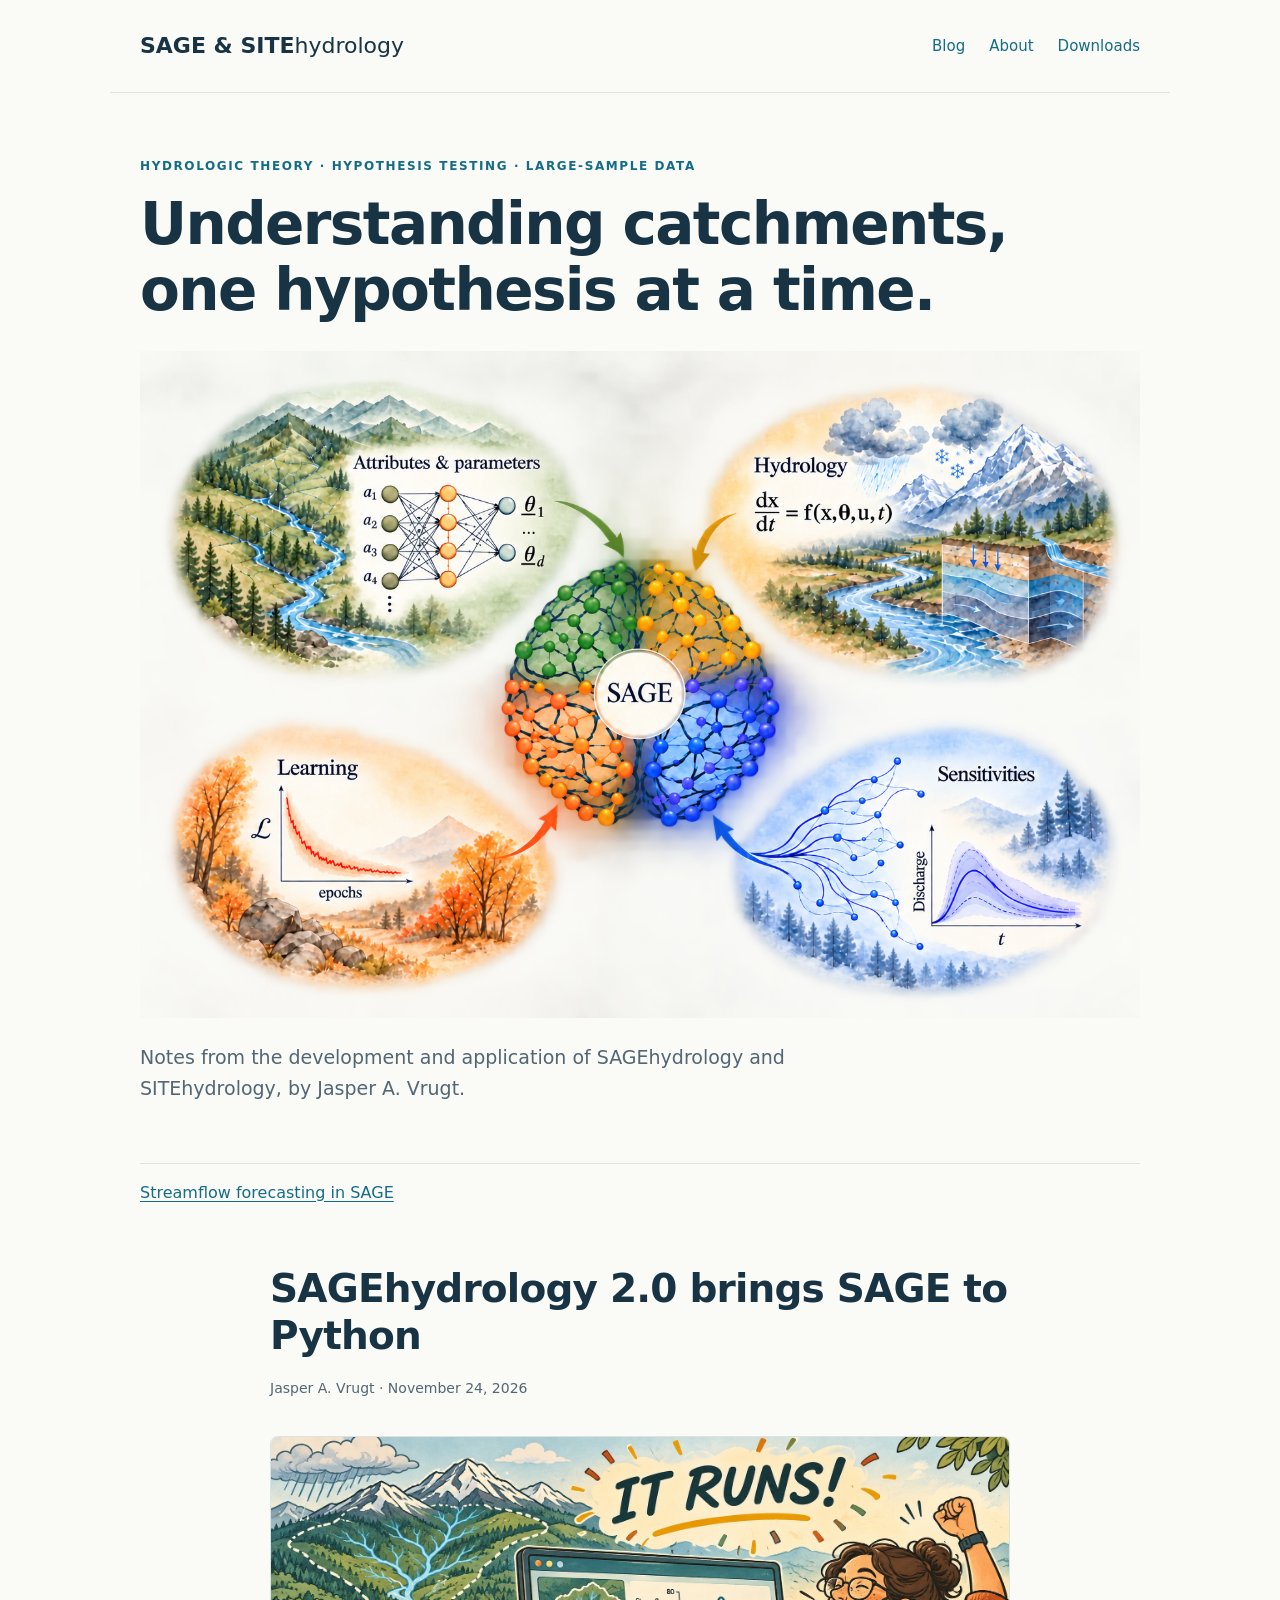
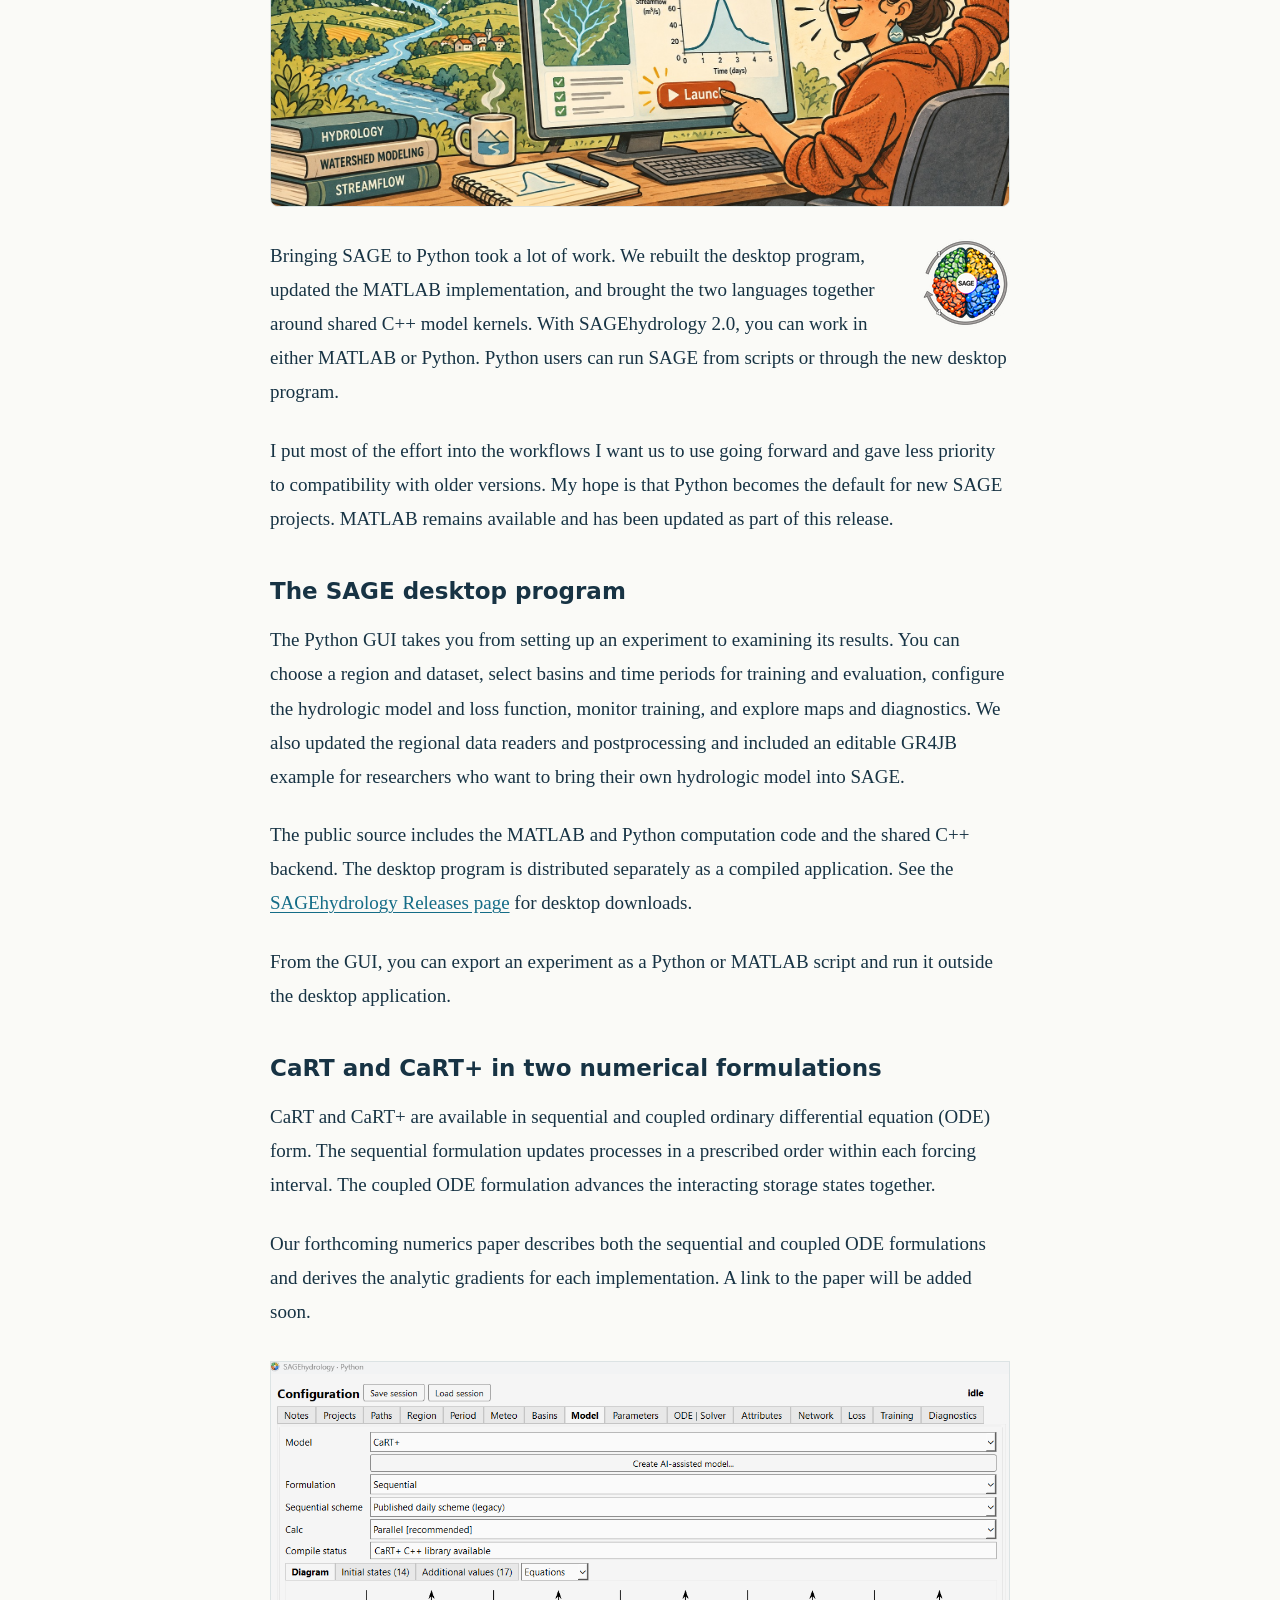
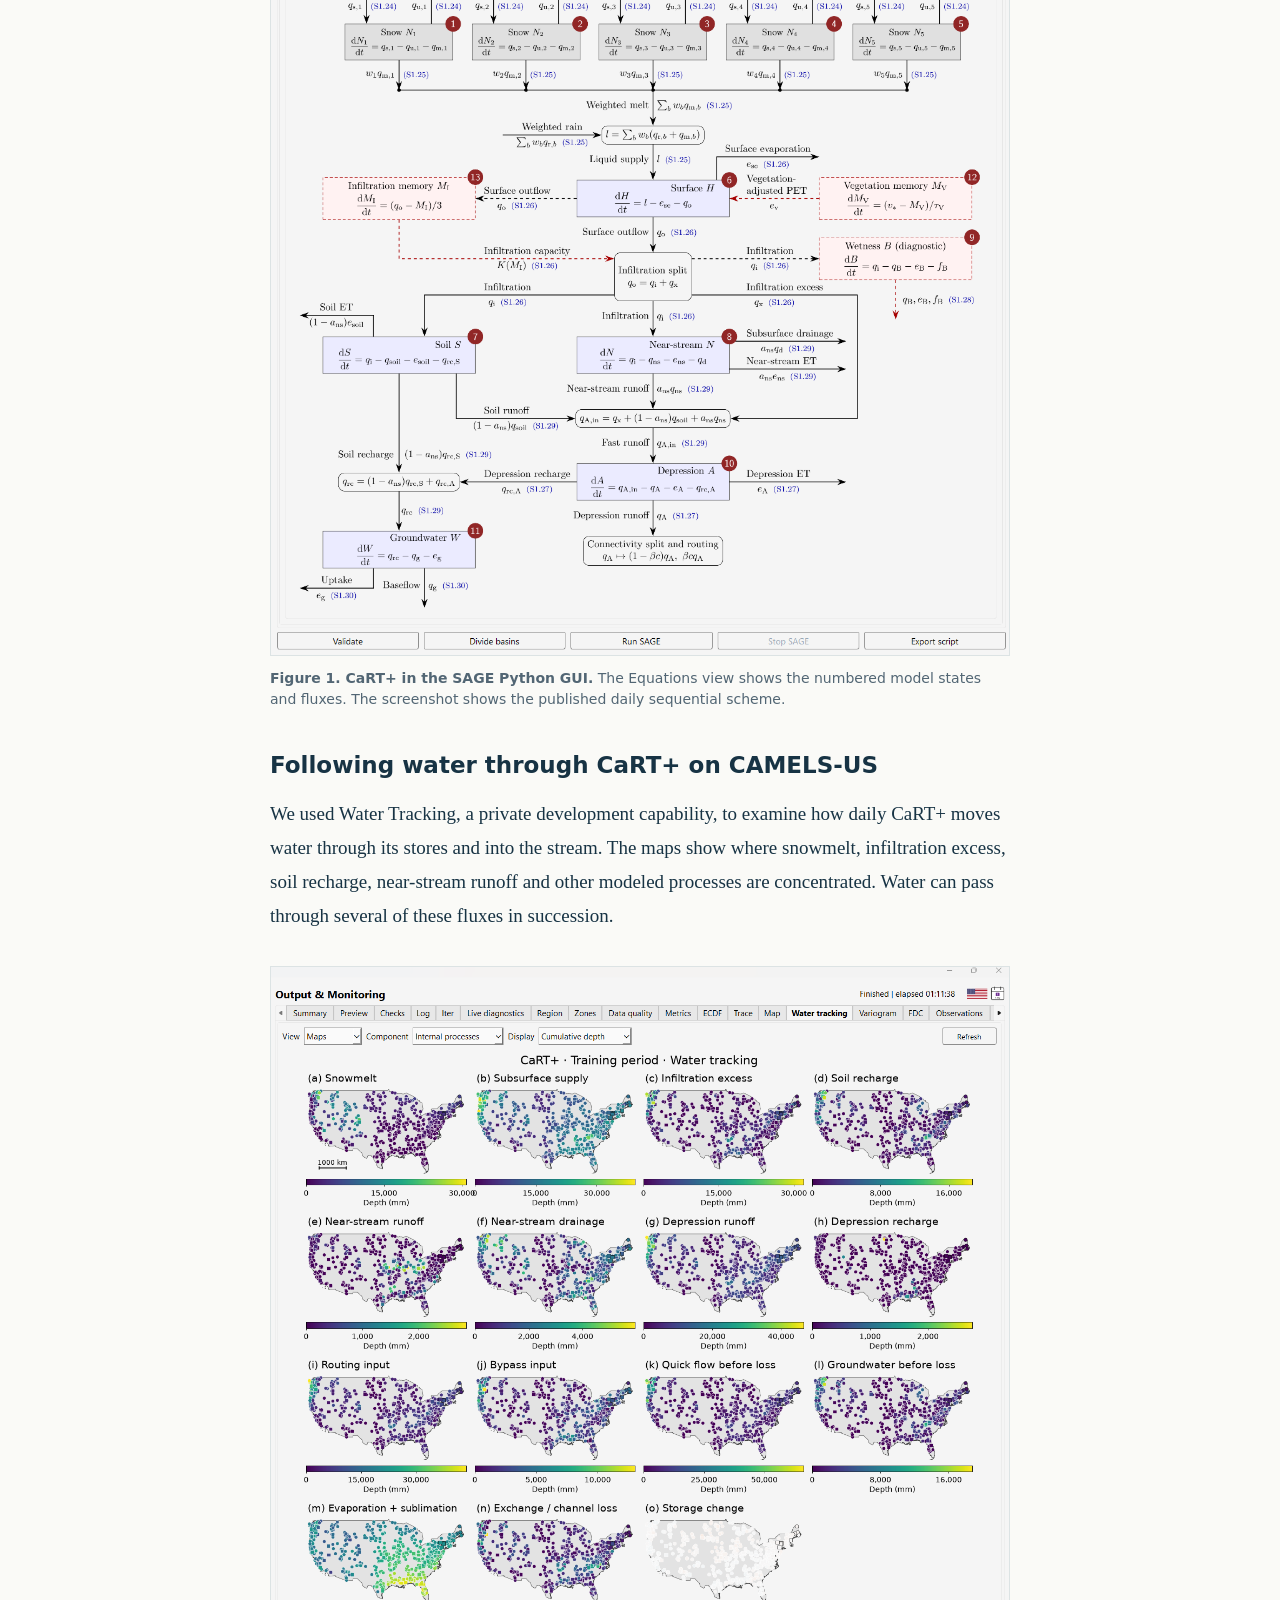
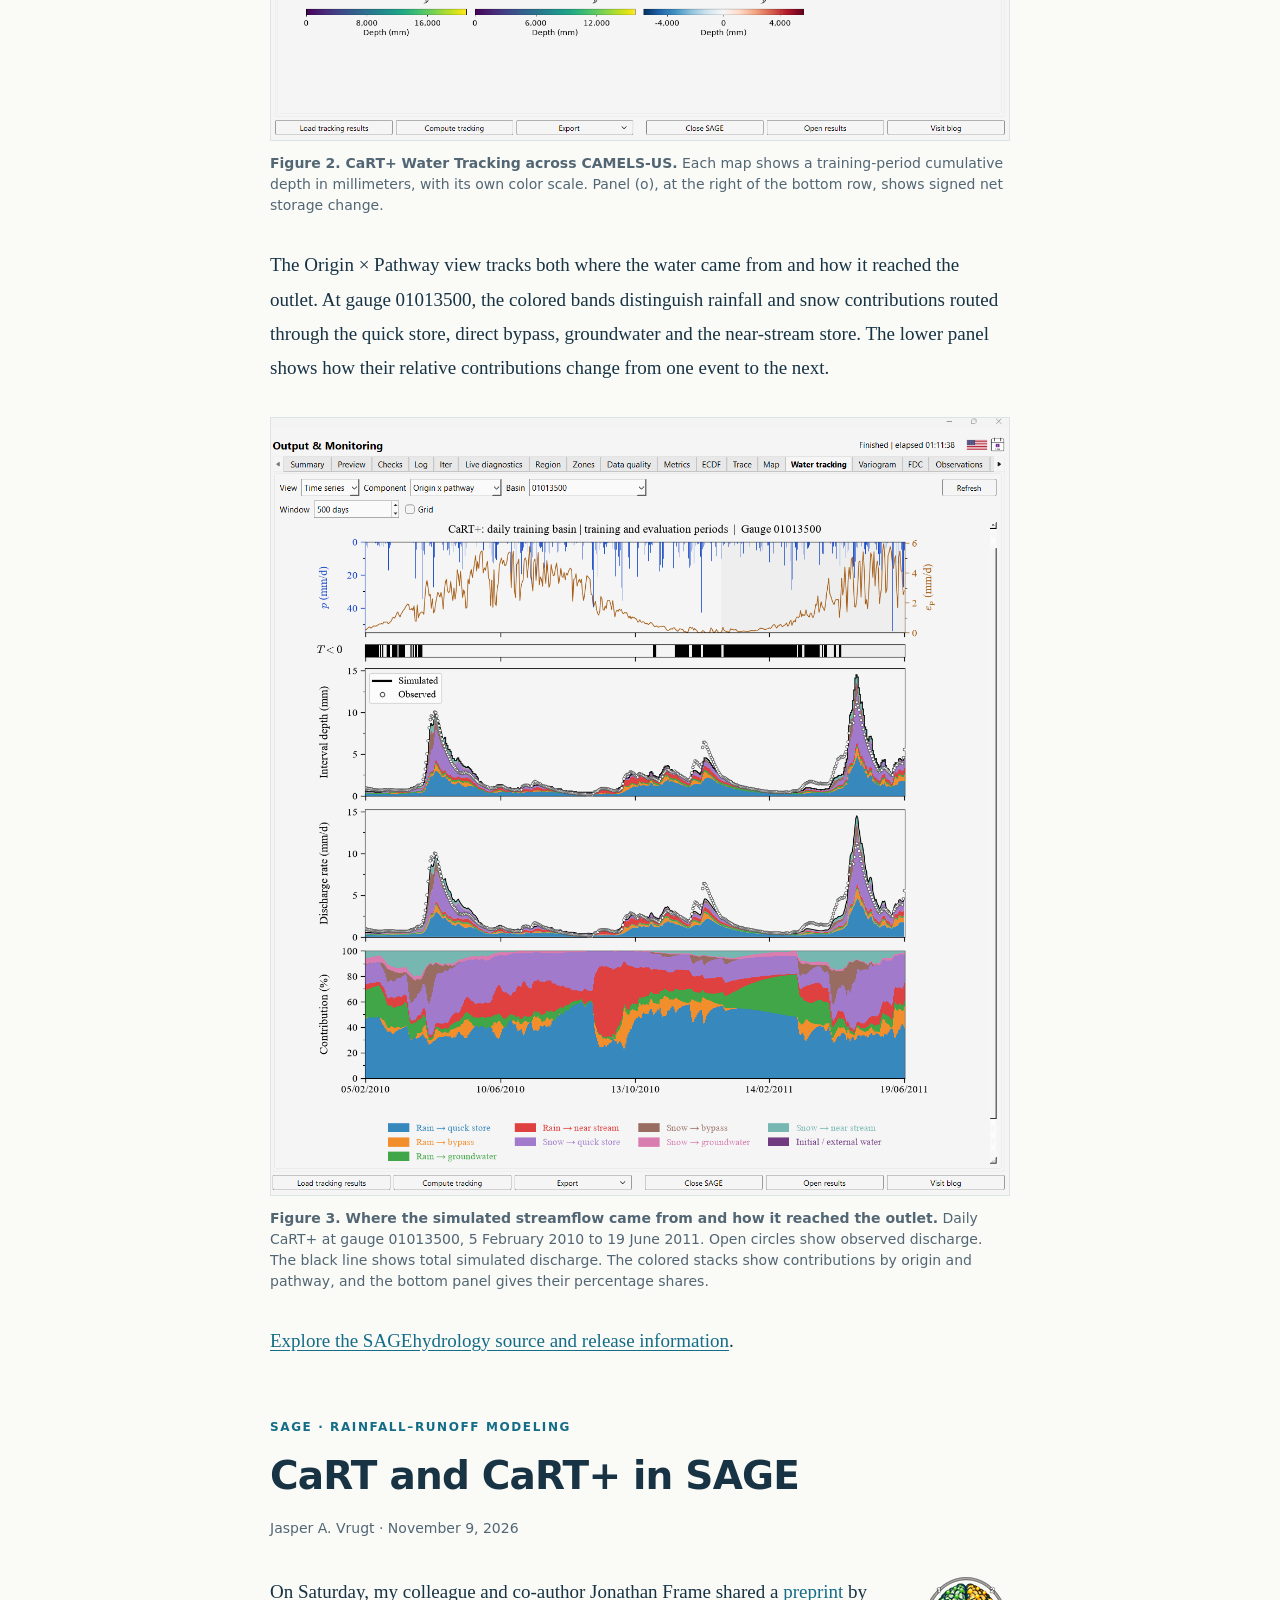
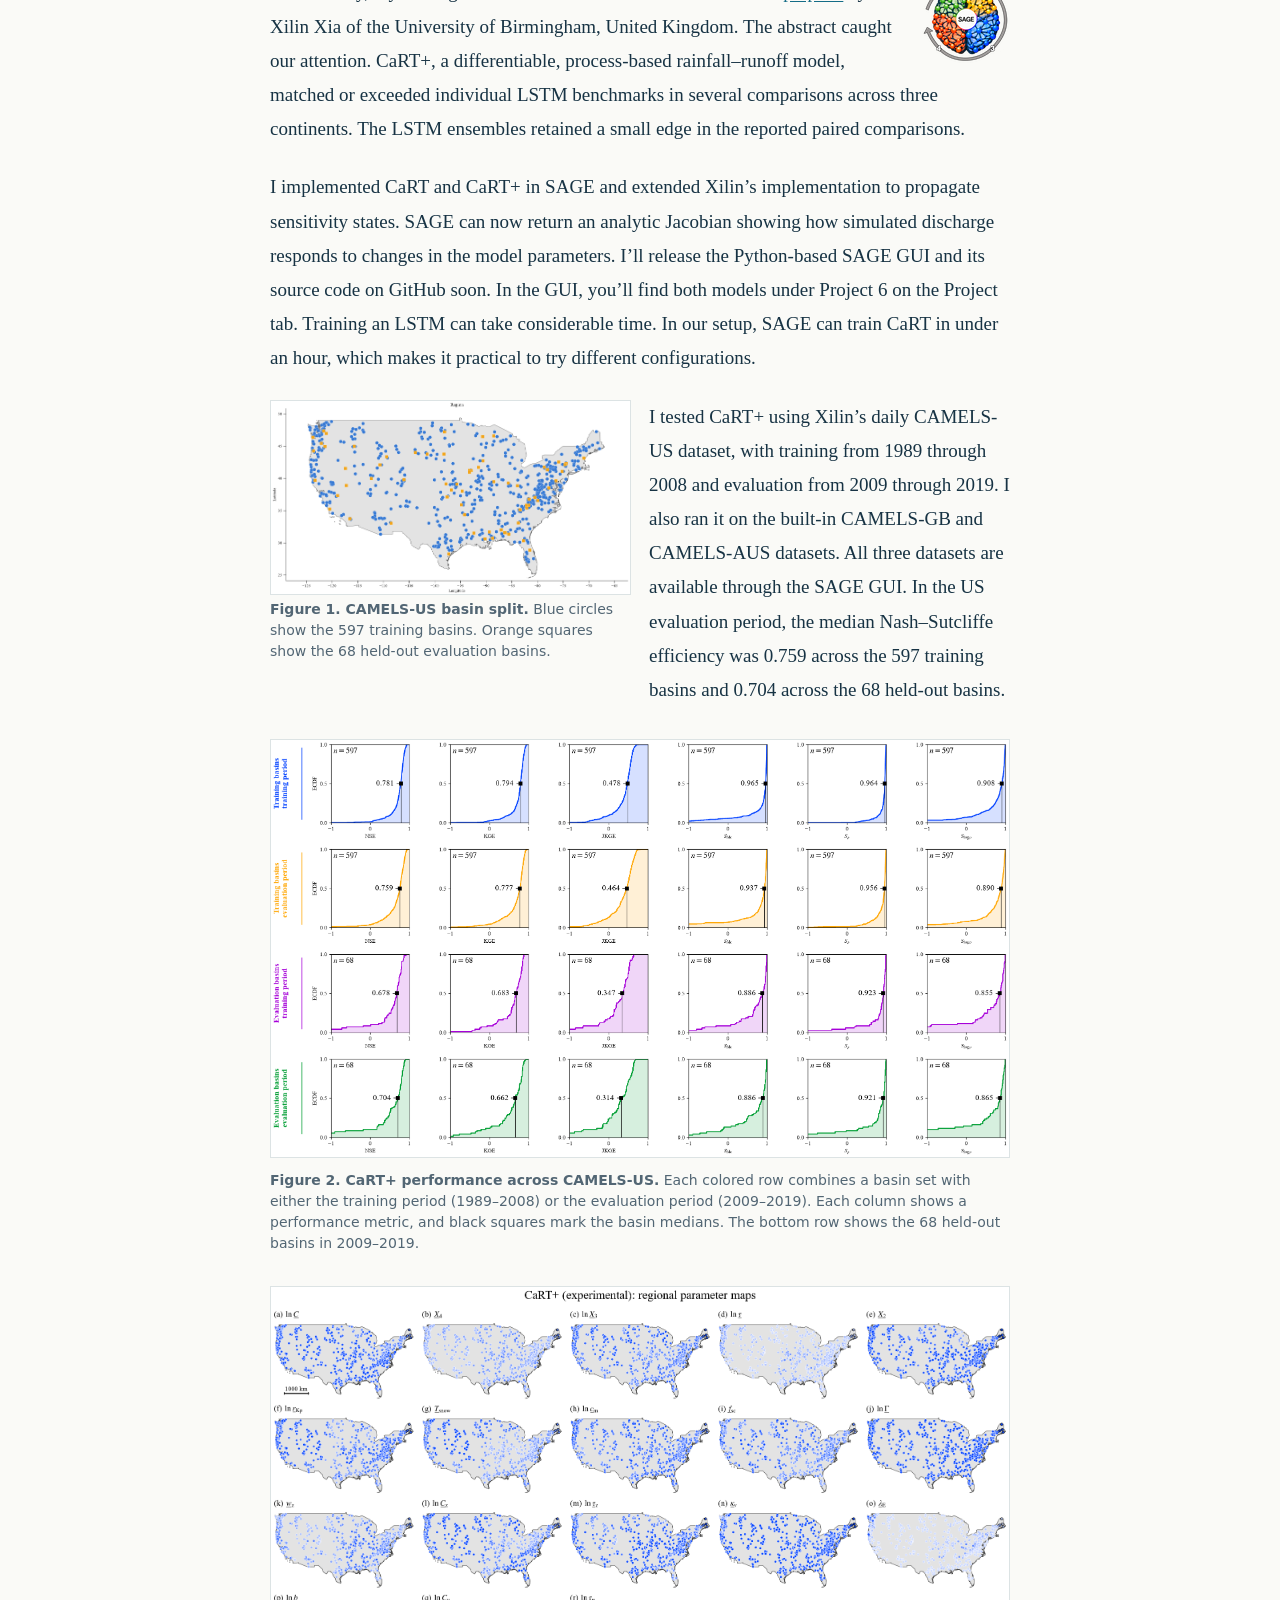
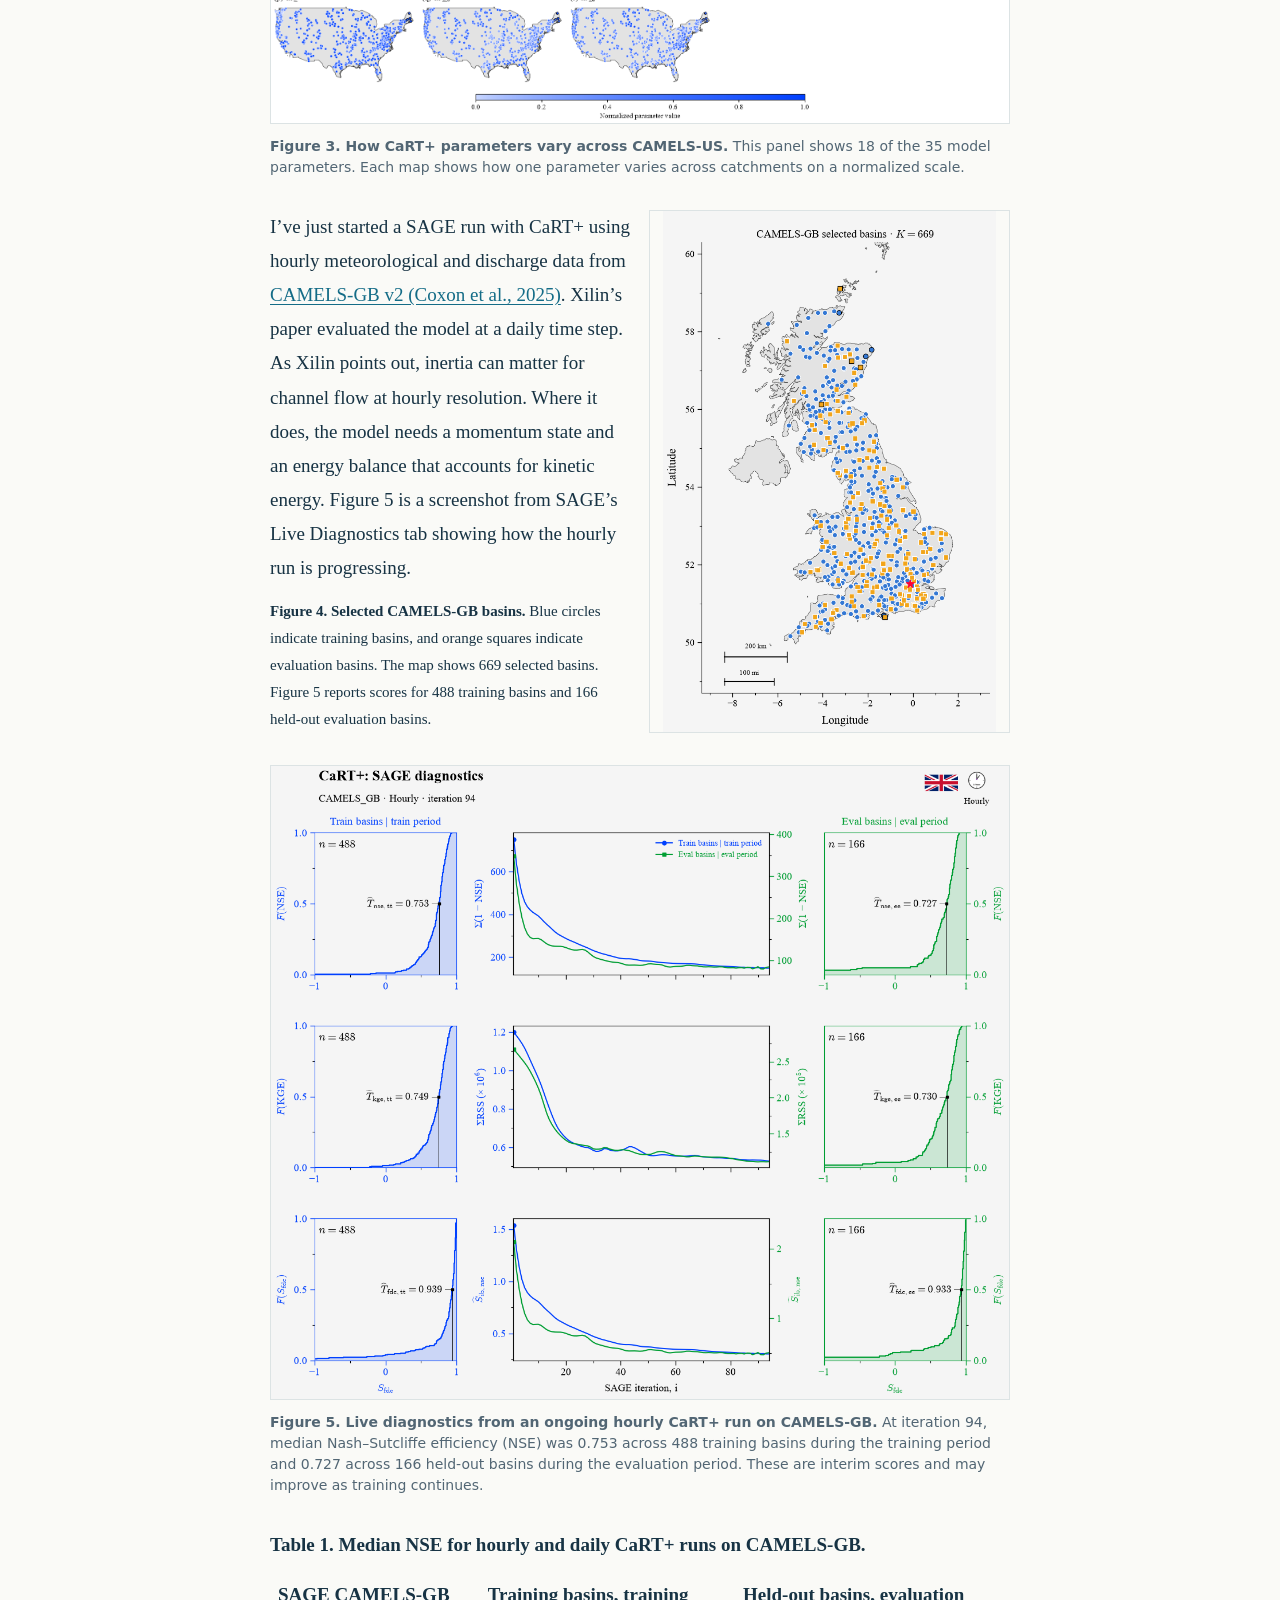
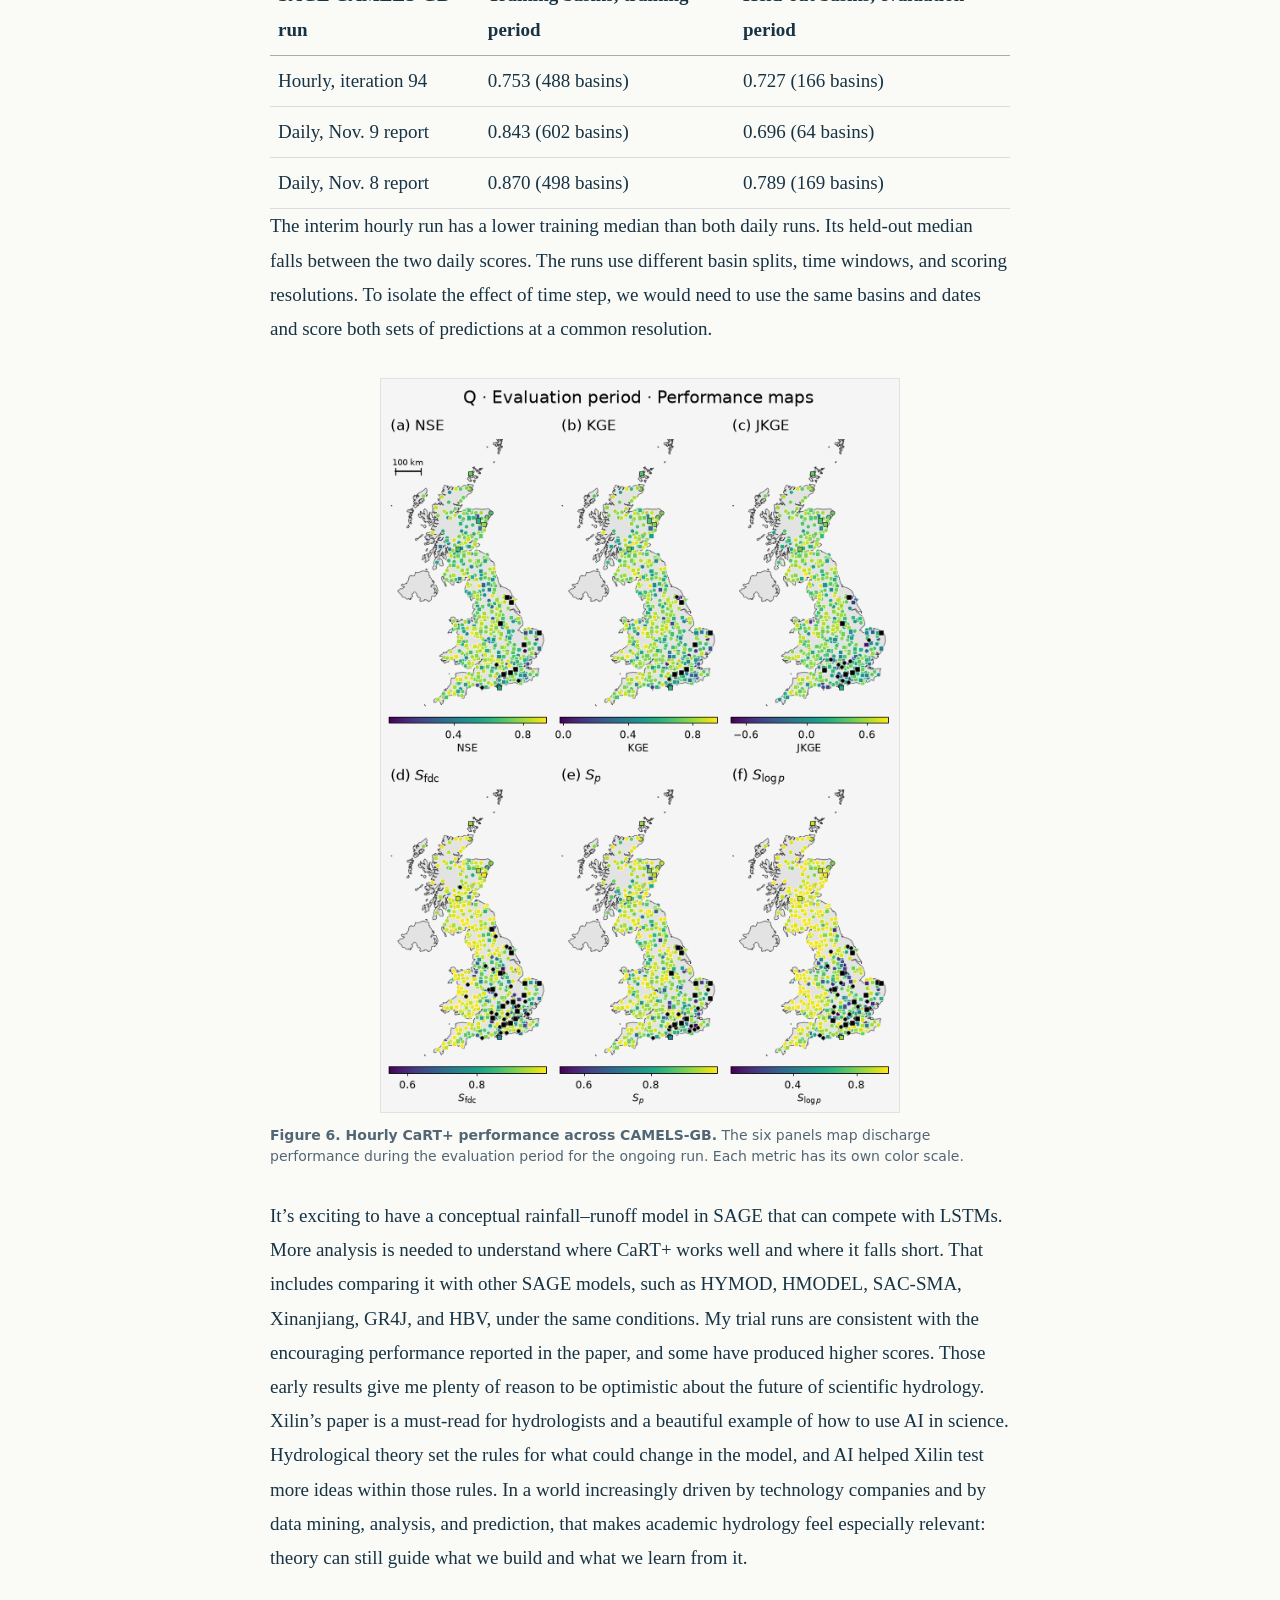
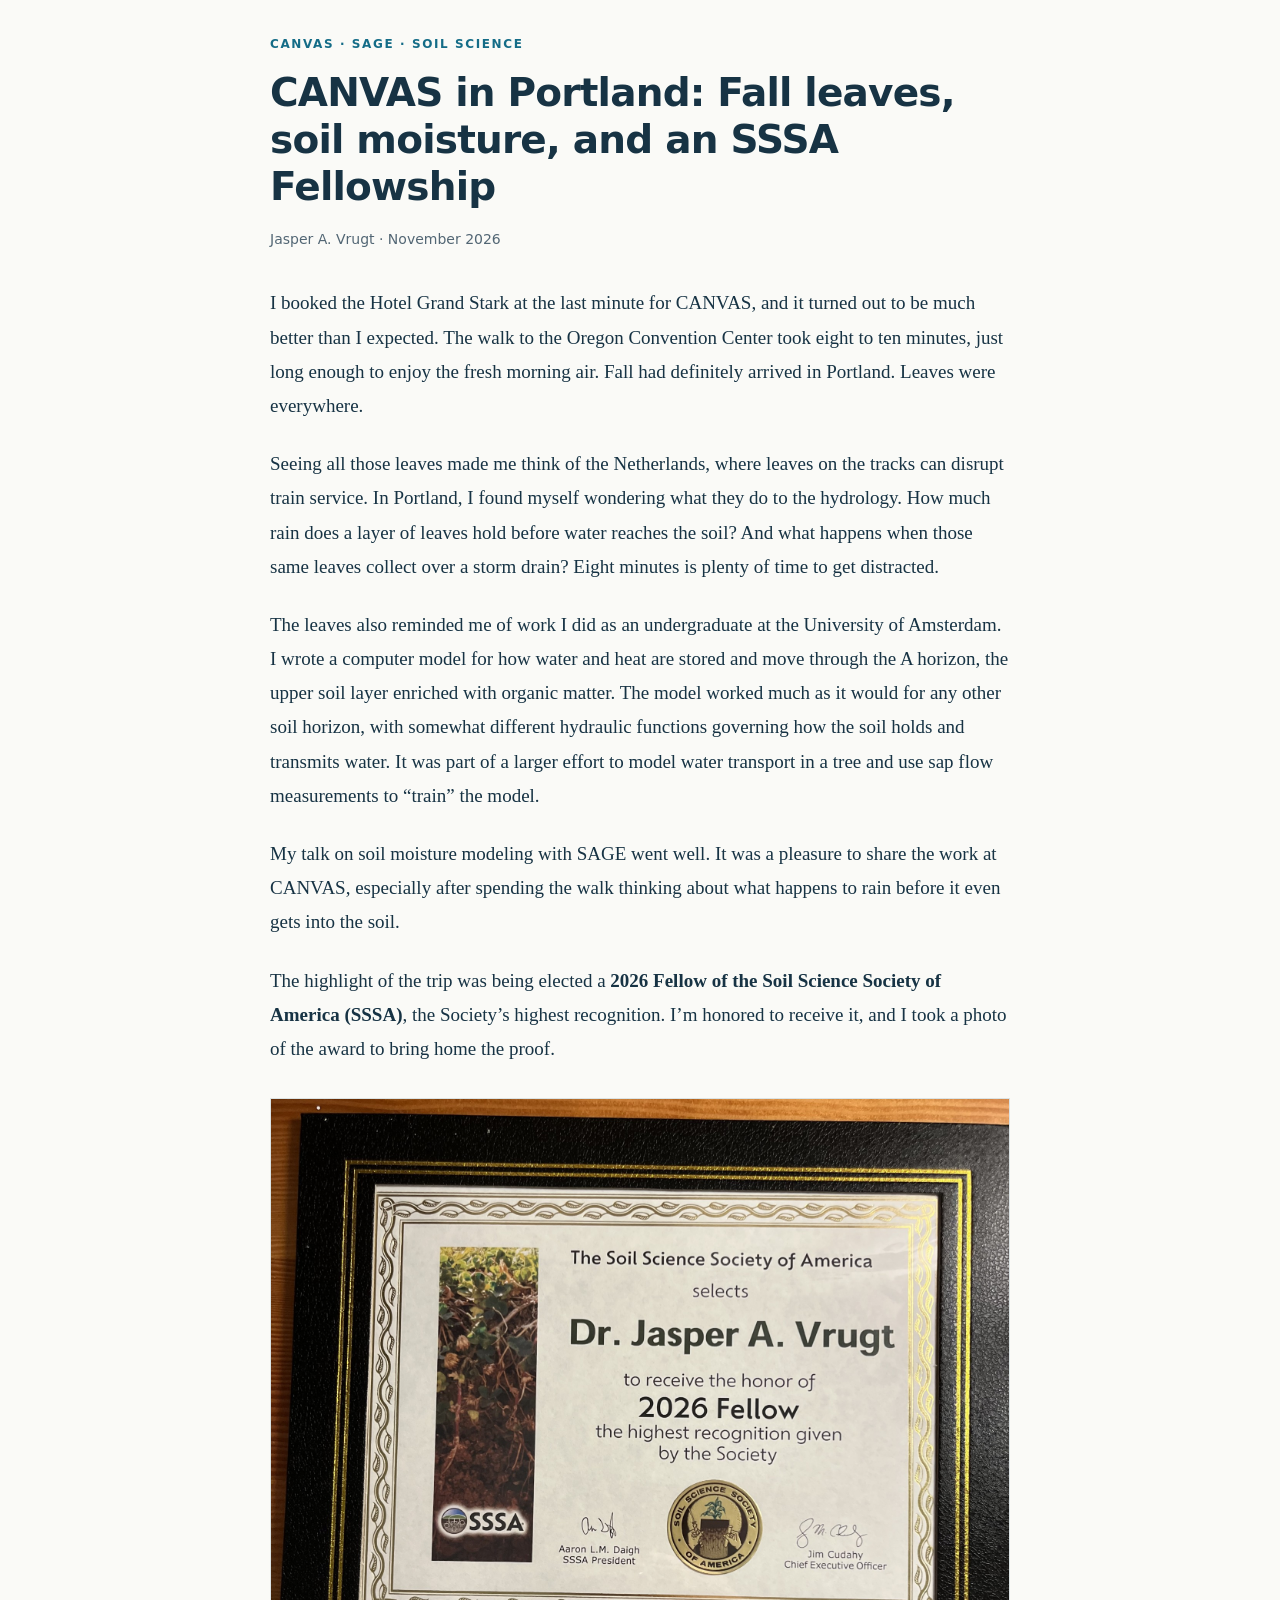
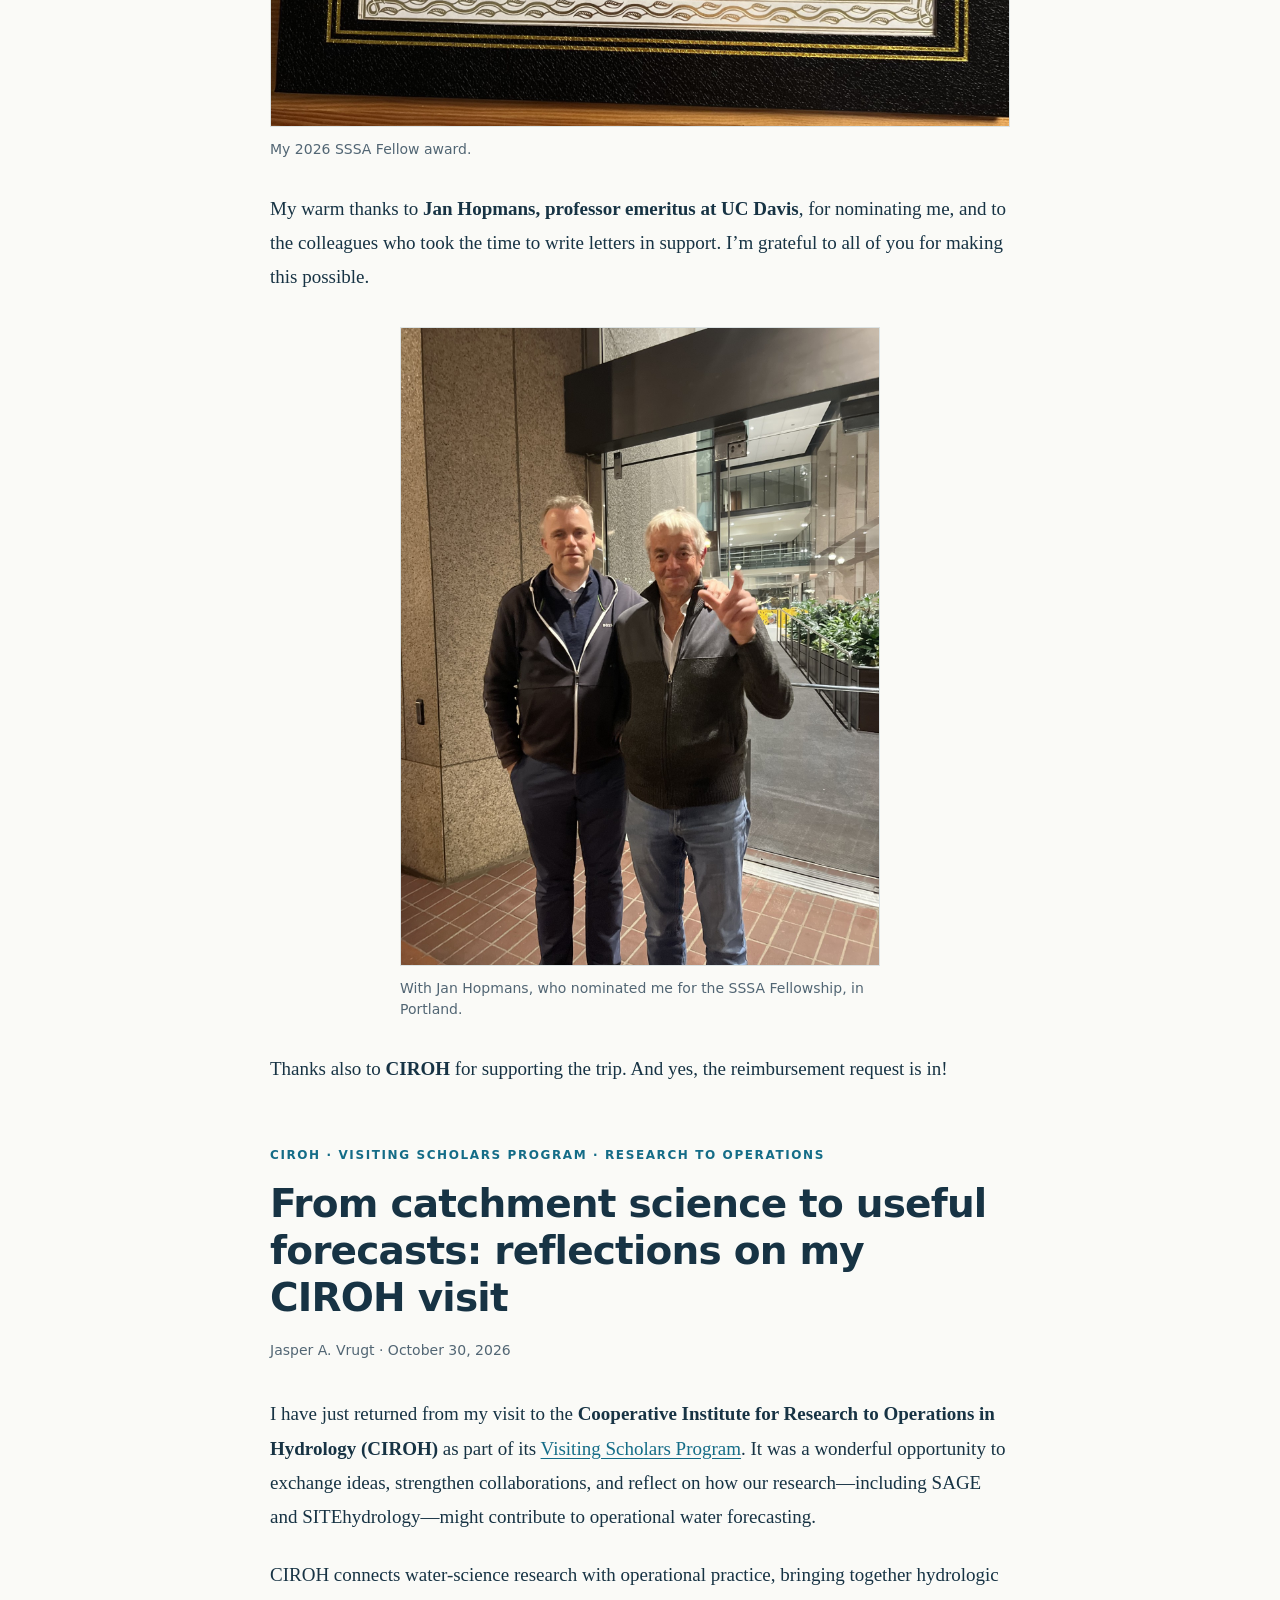
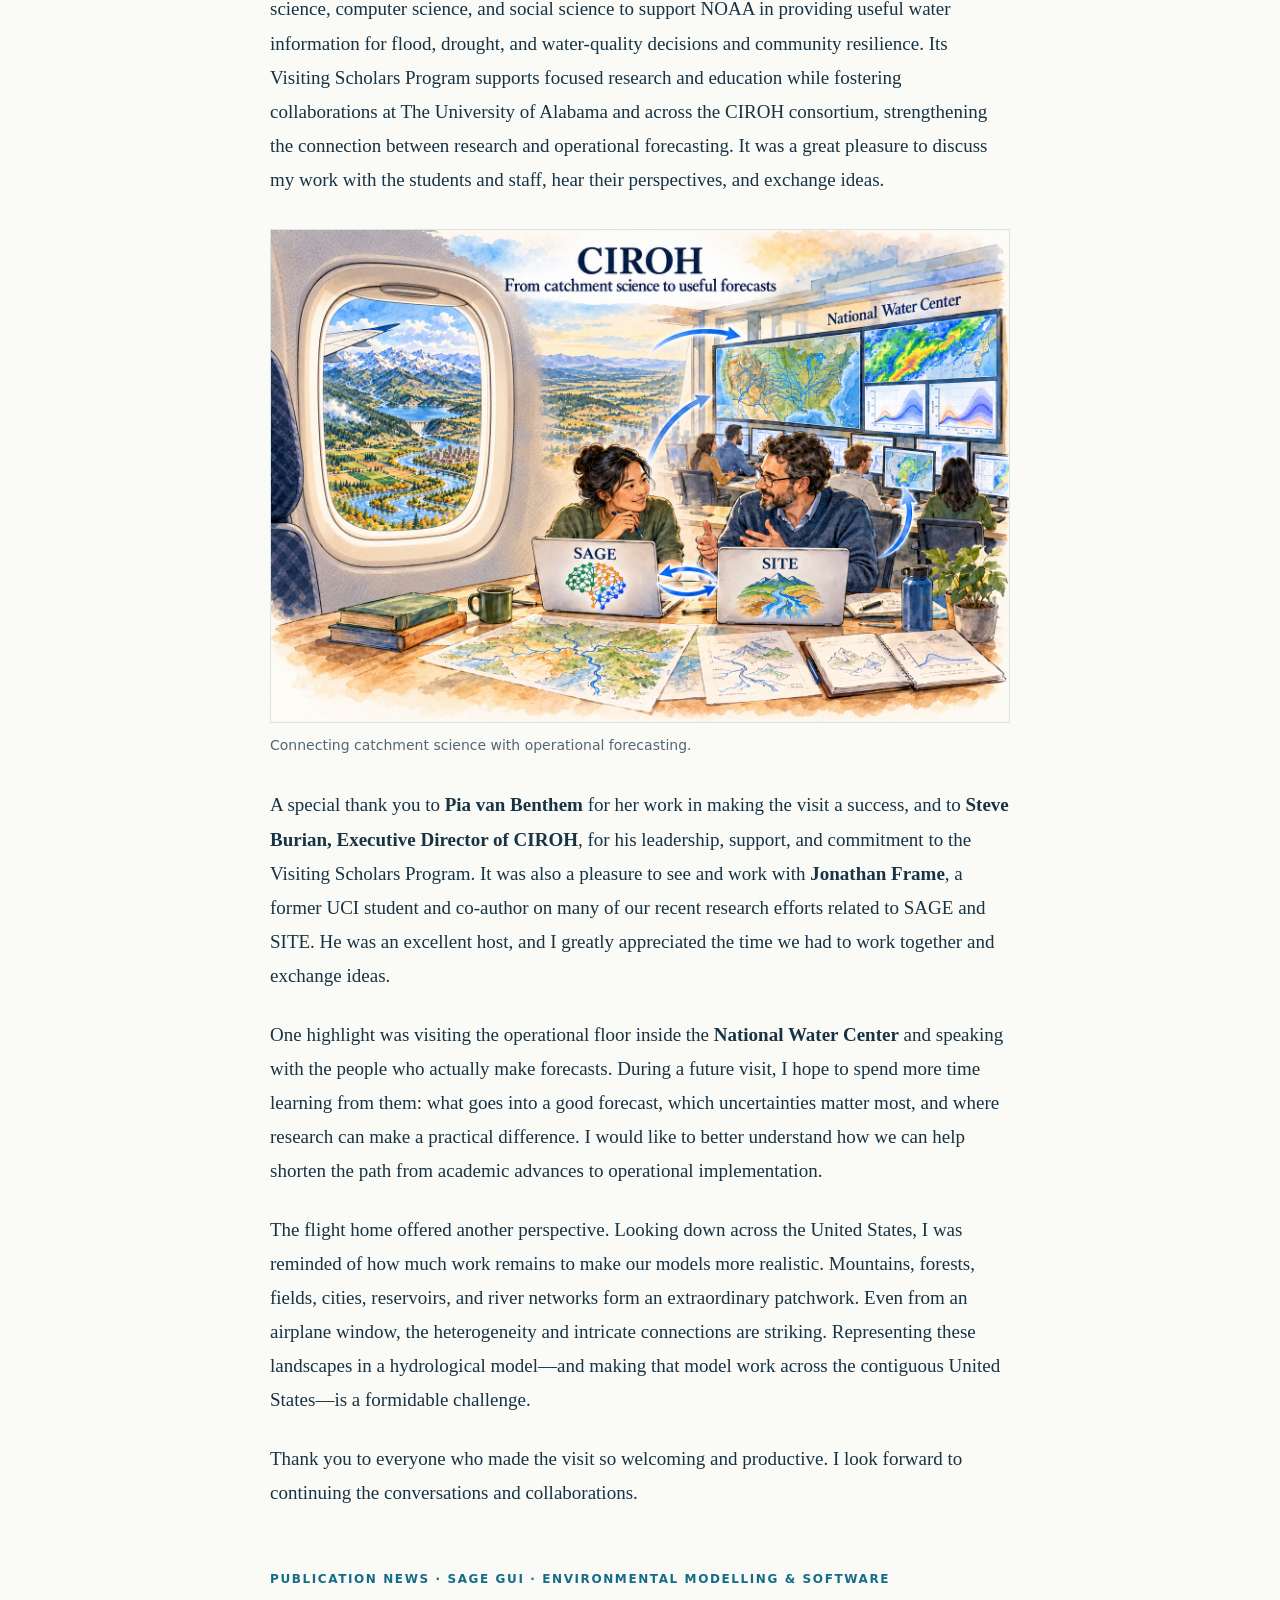
==== commit 4d89c491: "Add files via upload" ====
--- a/index.html
+++ b/index.html
@@ -86,6 +86,8 @@
   
+
+<p><a href="forecasting.html">Streamflow forecasting in SAGE</a></p>
 
 <article id="python-sage-release"><header class="post-header"><h2>SAGEhydrology 2.0 brings SAGE to Python</h2><p class="byline">Jasper A. Vrugt &middot; November 24, 2026</p></header><div class="post-body">
 <figure style="margin-top:0"><img width="1774" height="887" style="display:block;border-radius:8px" alt="It runs! A hydrologist celebrates launching SAGE beside a watershed and a streamflow plot." src="[data-uri]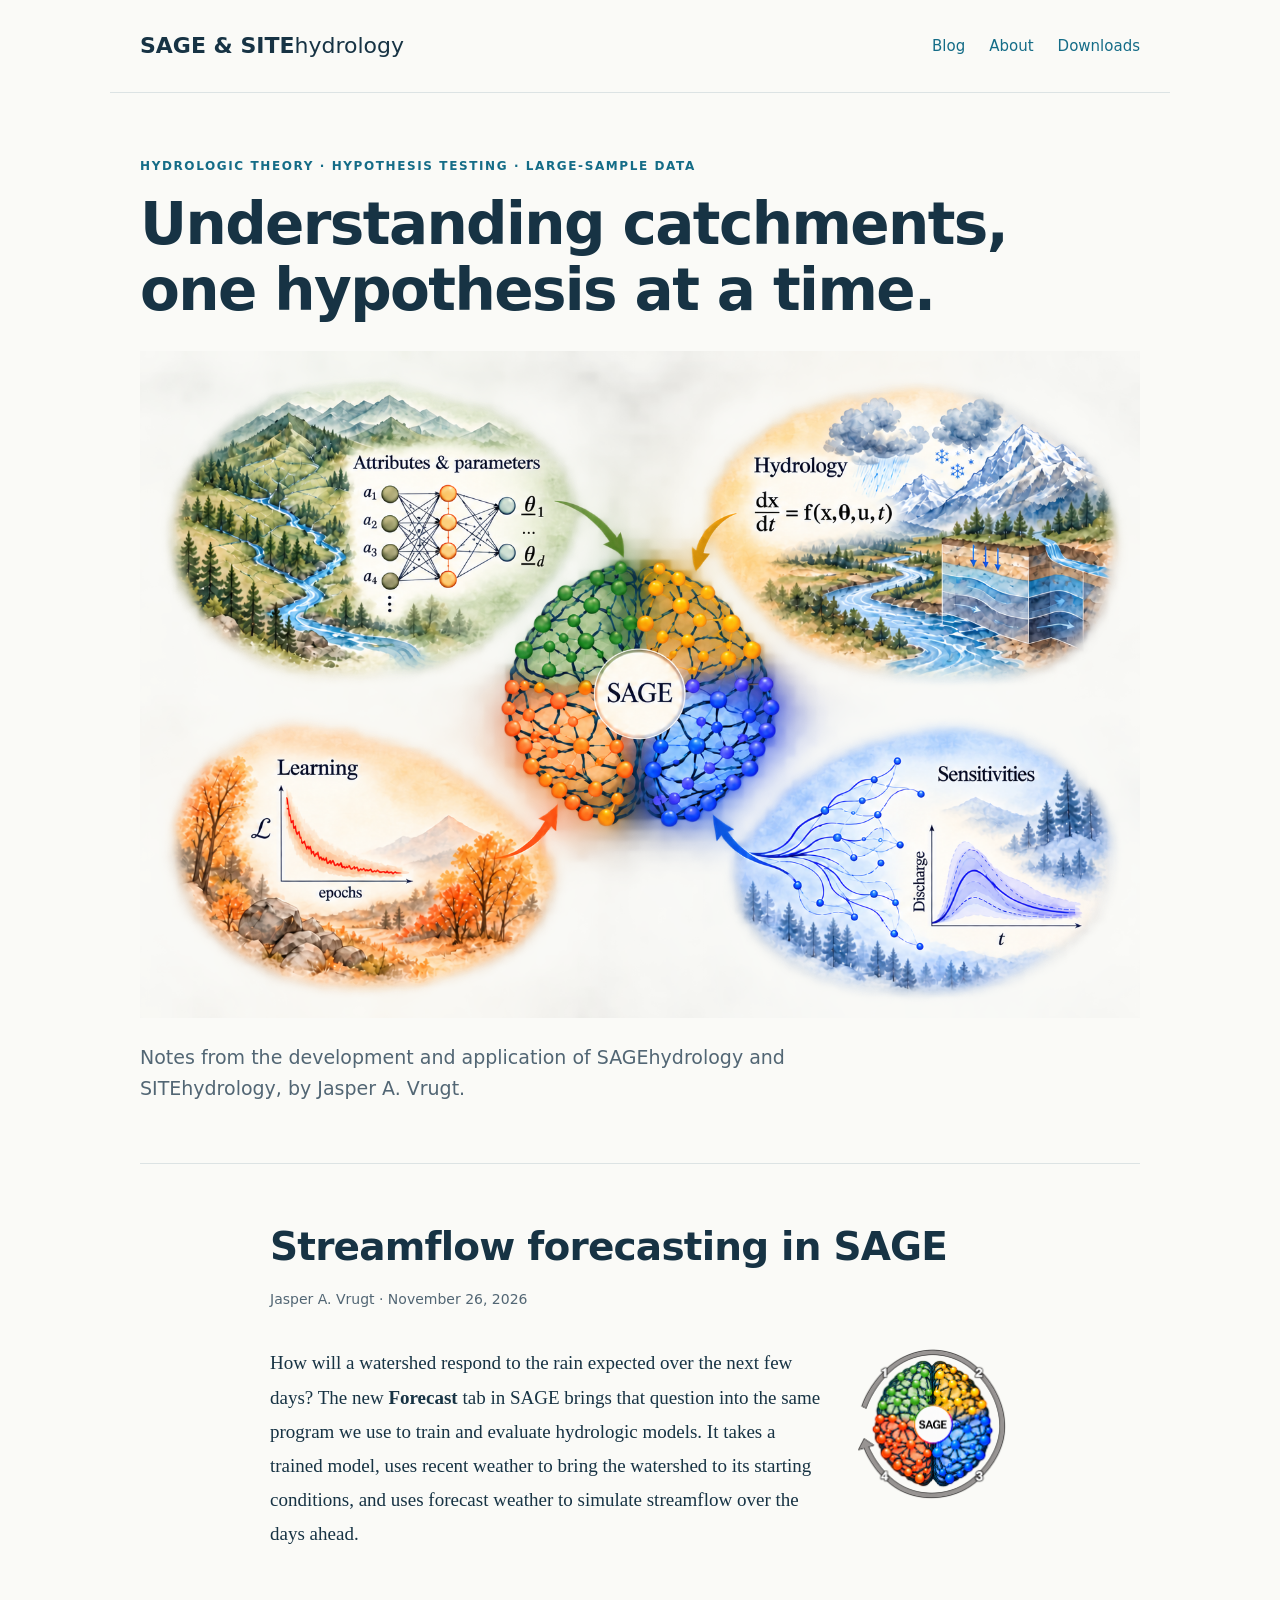
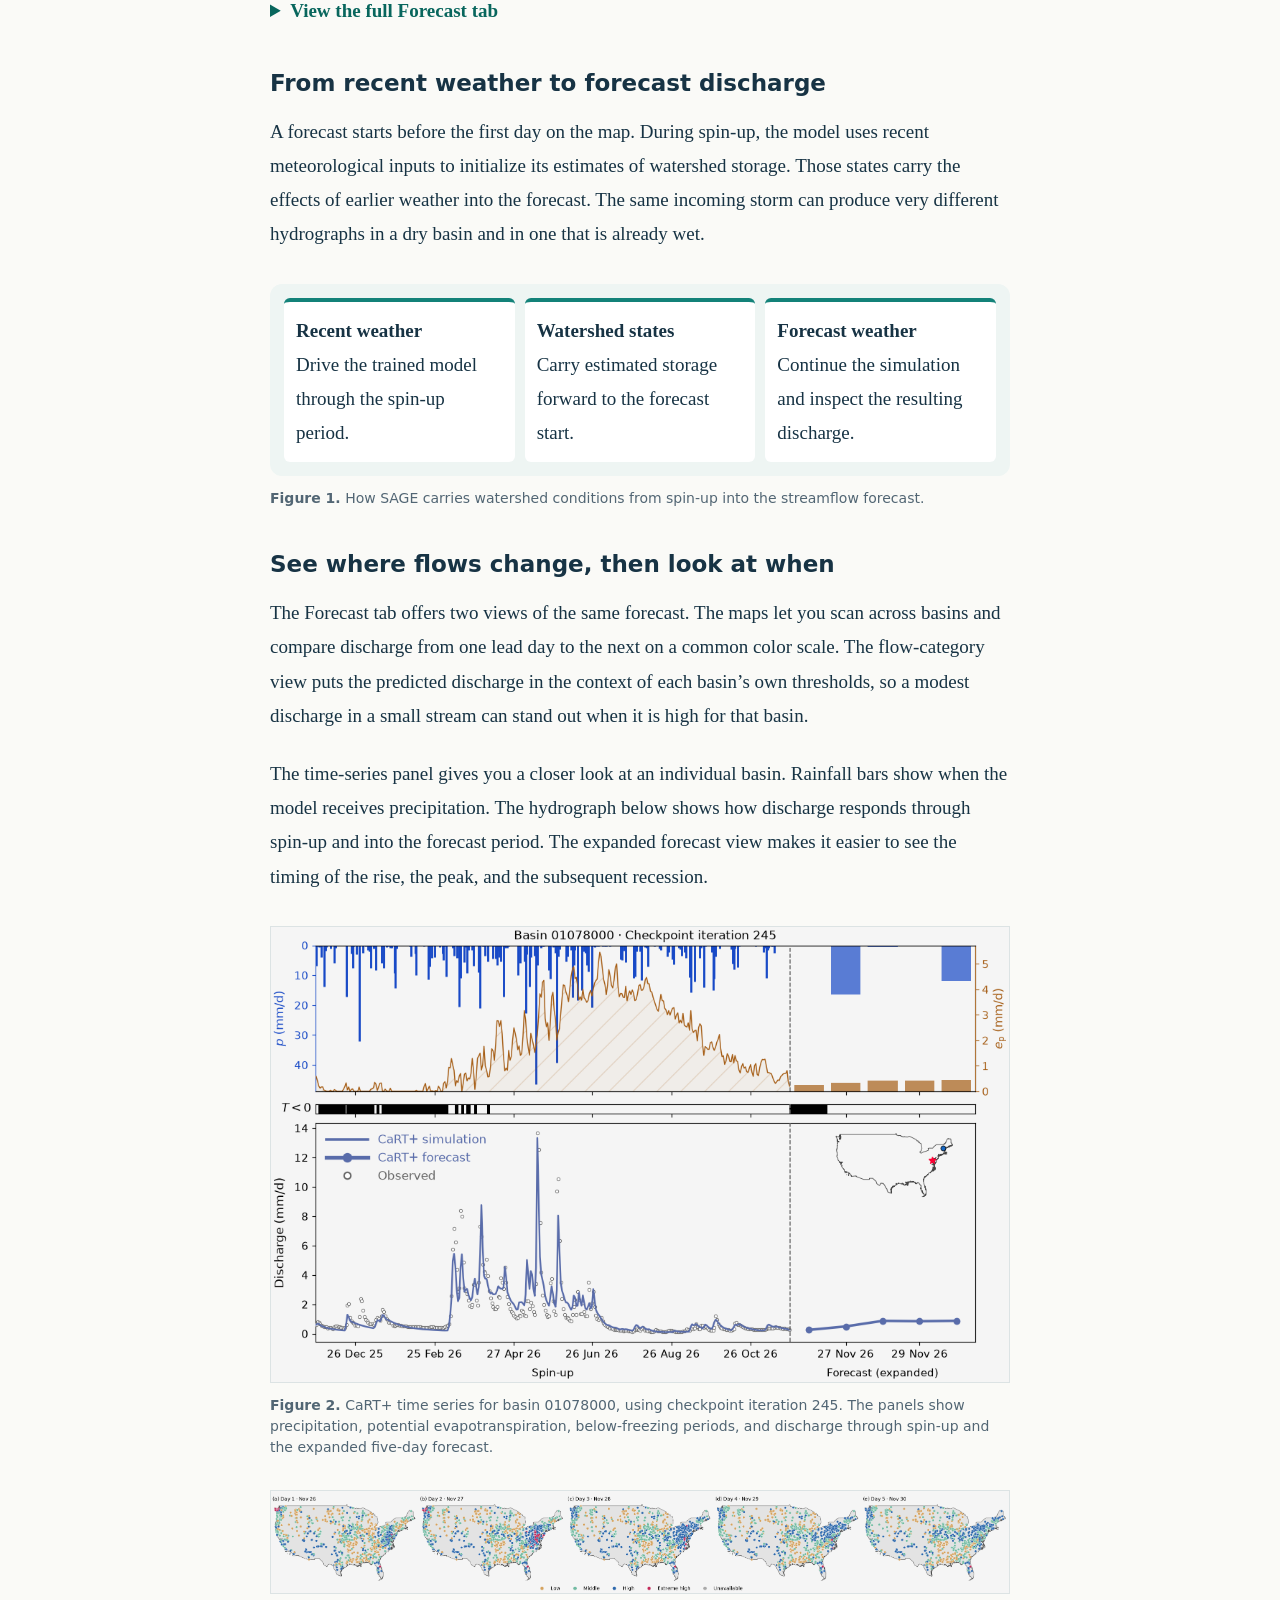
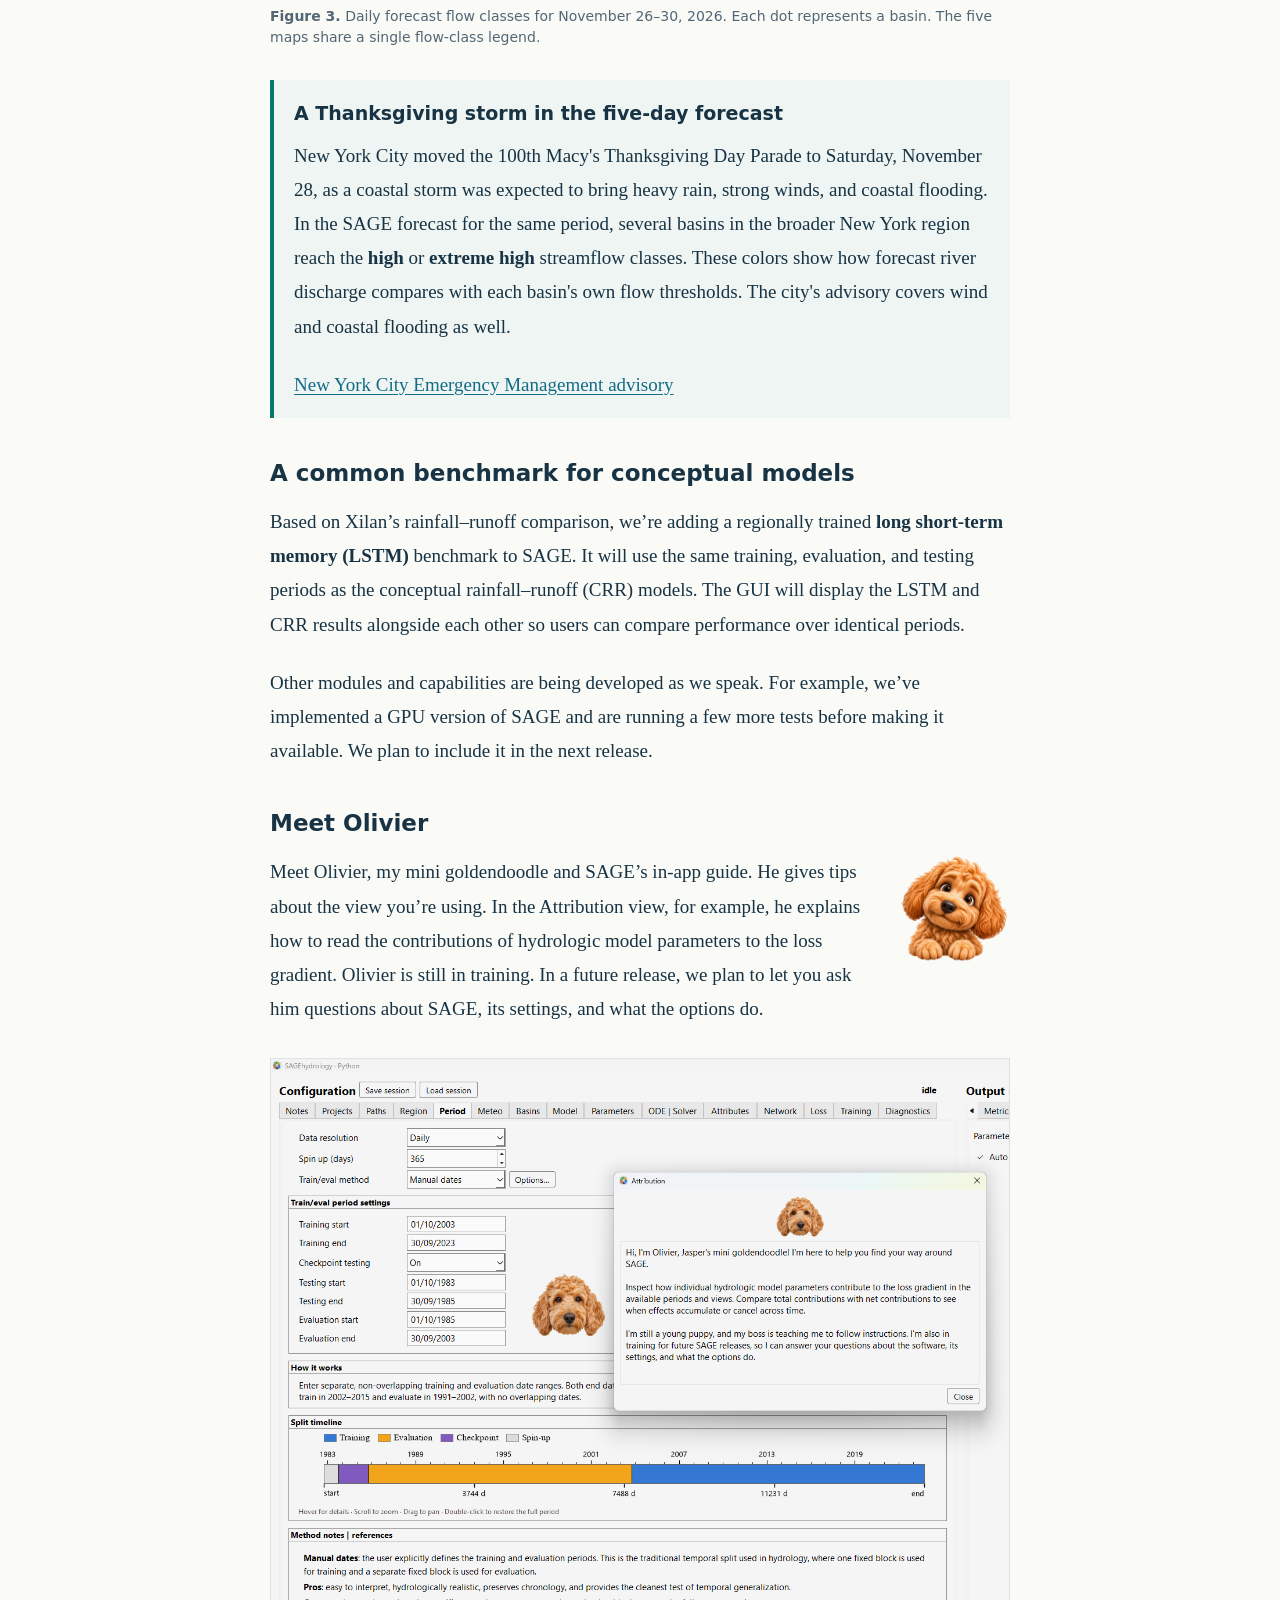
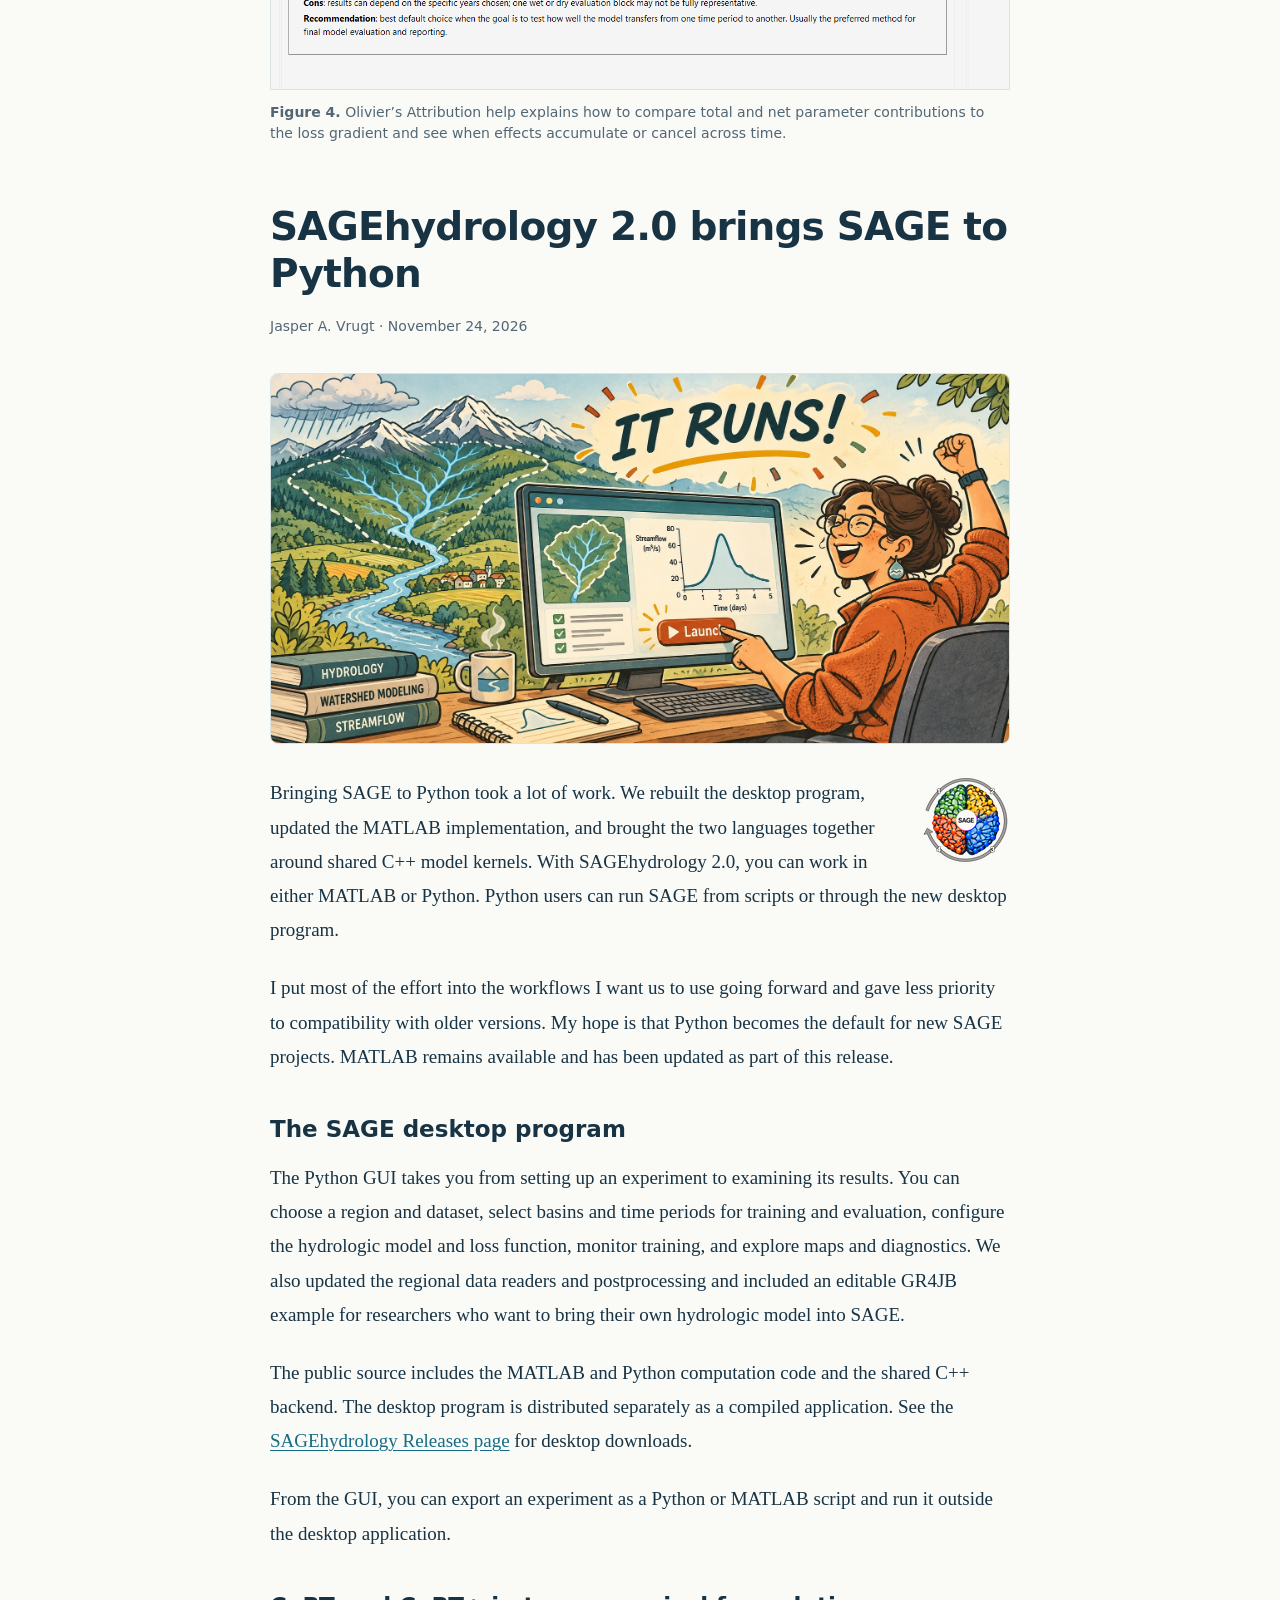
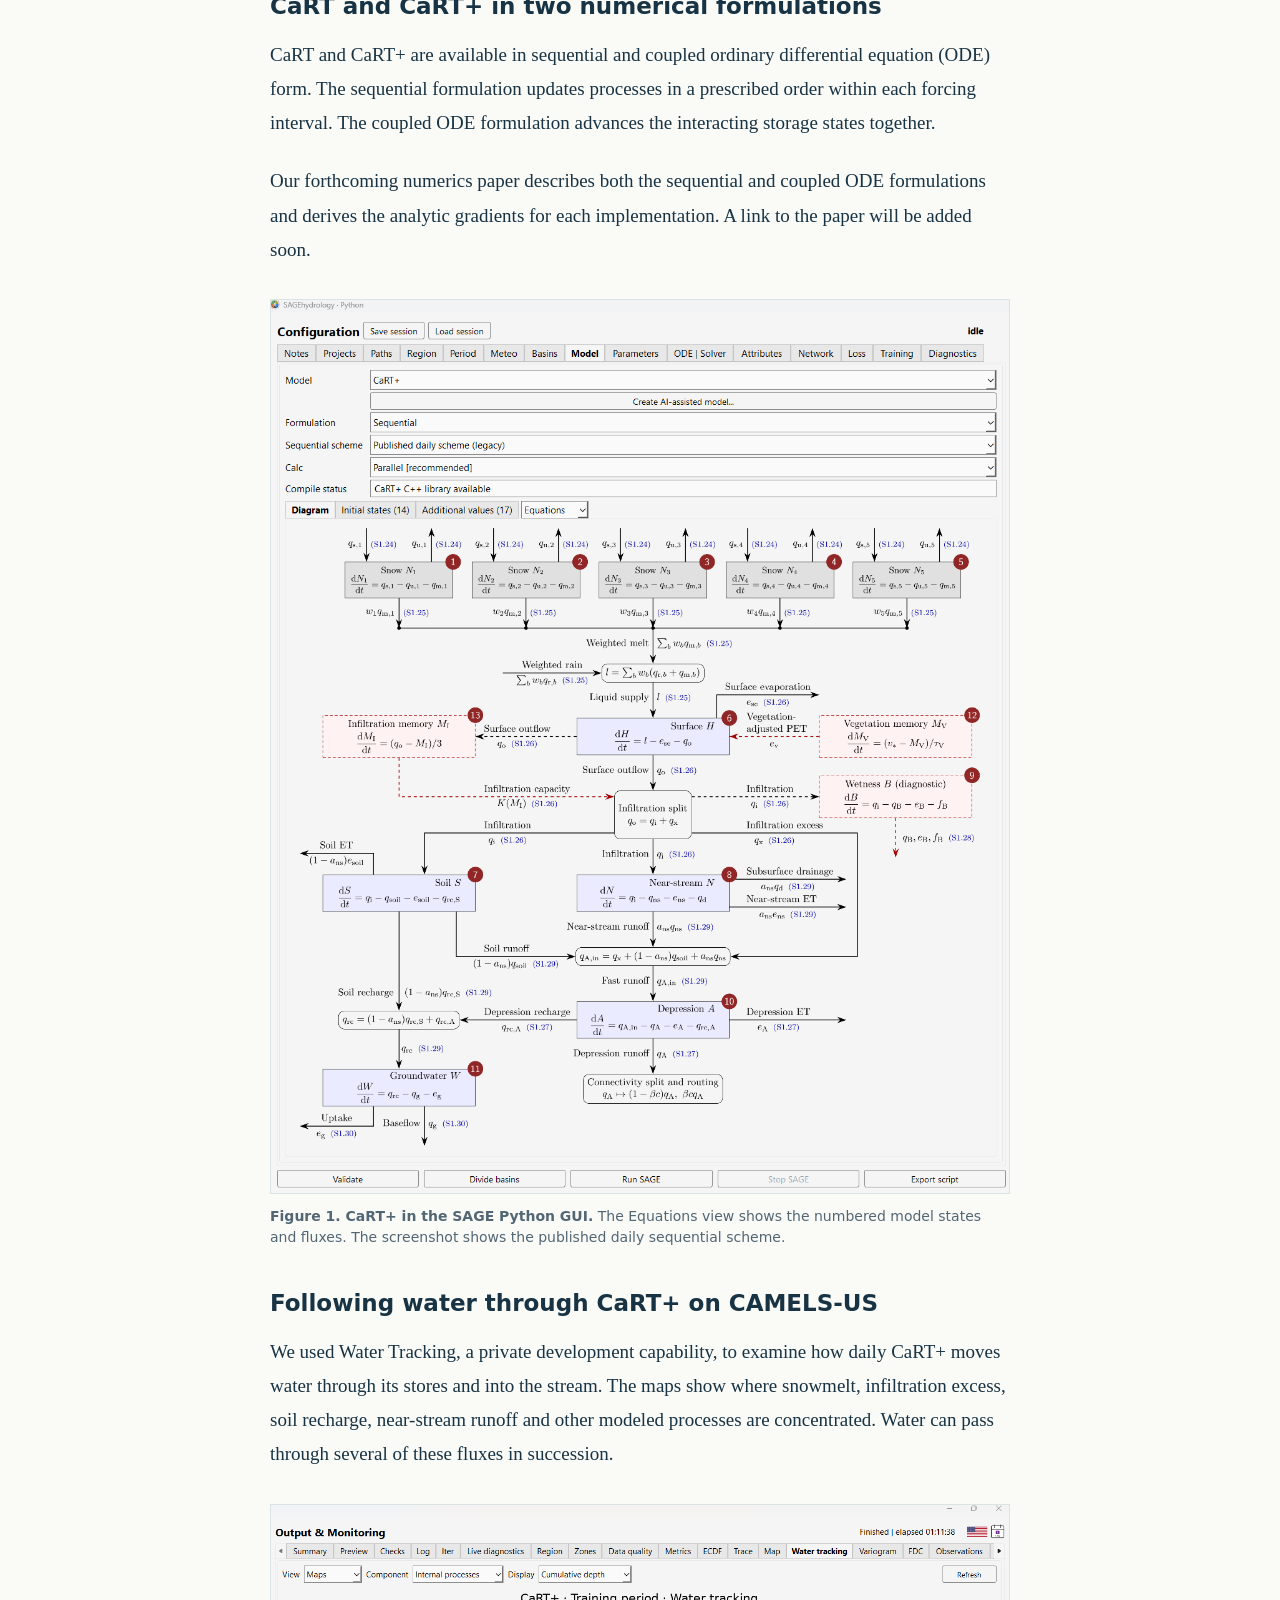
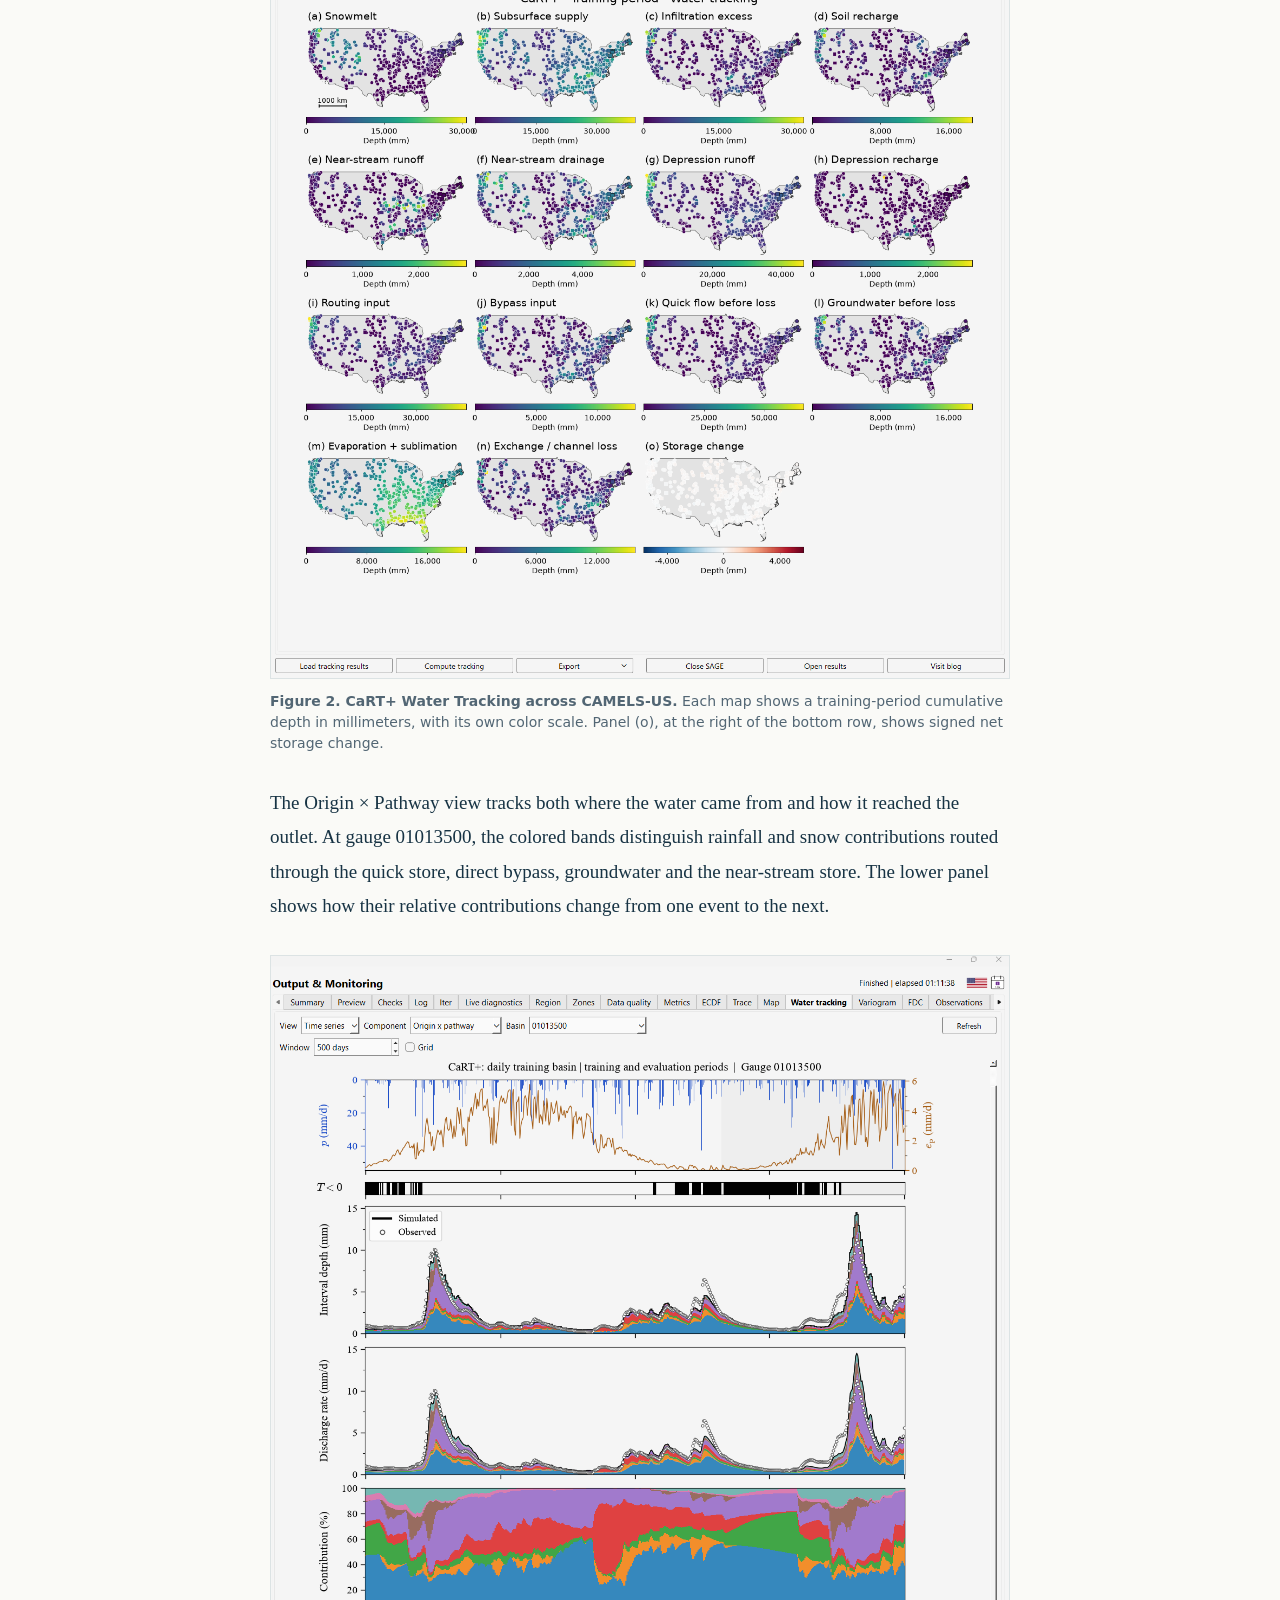
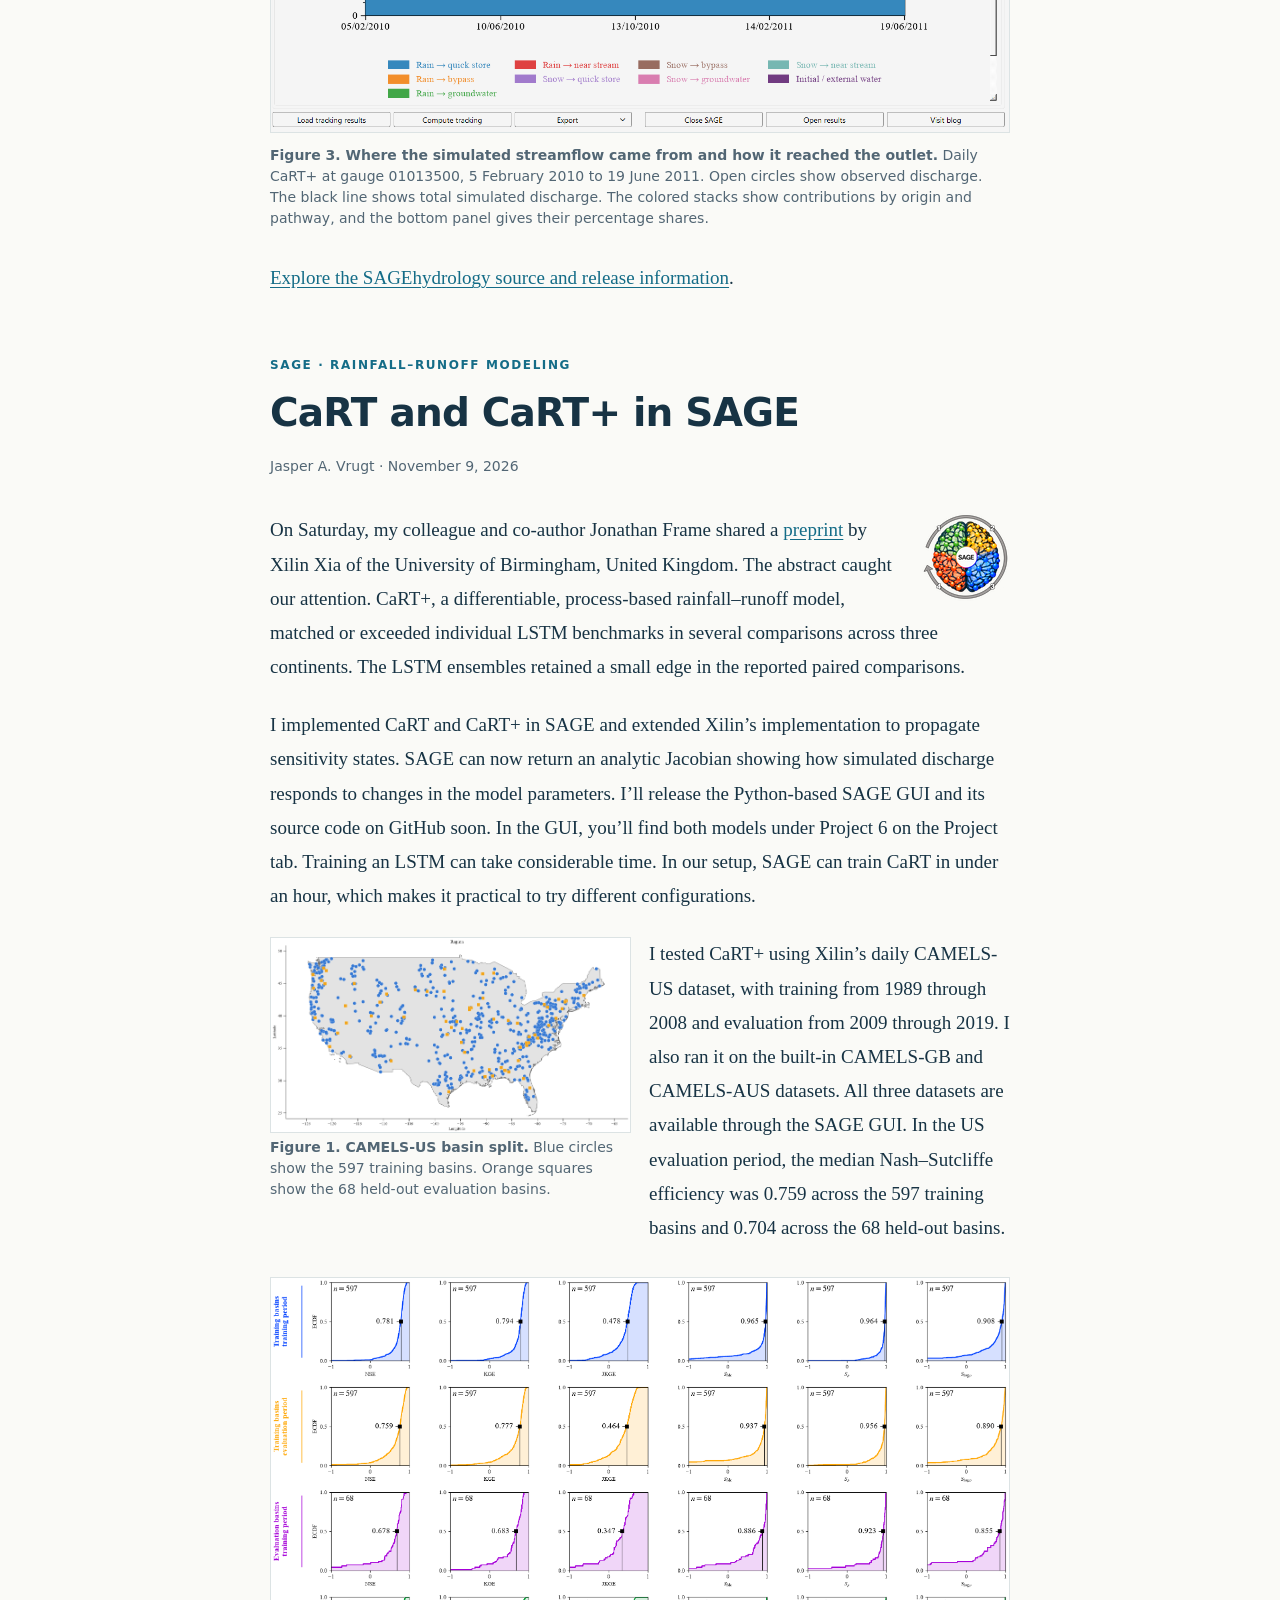
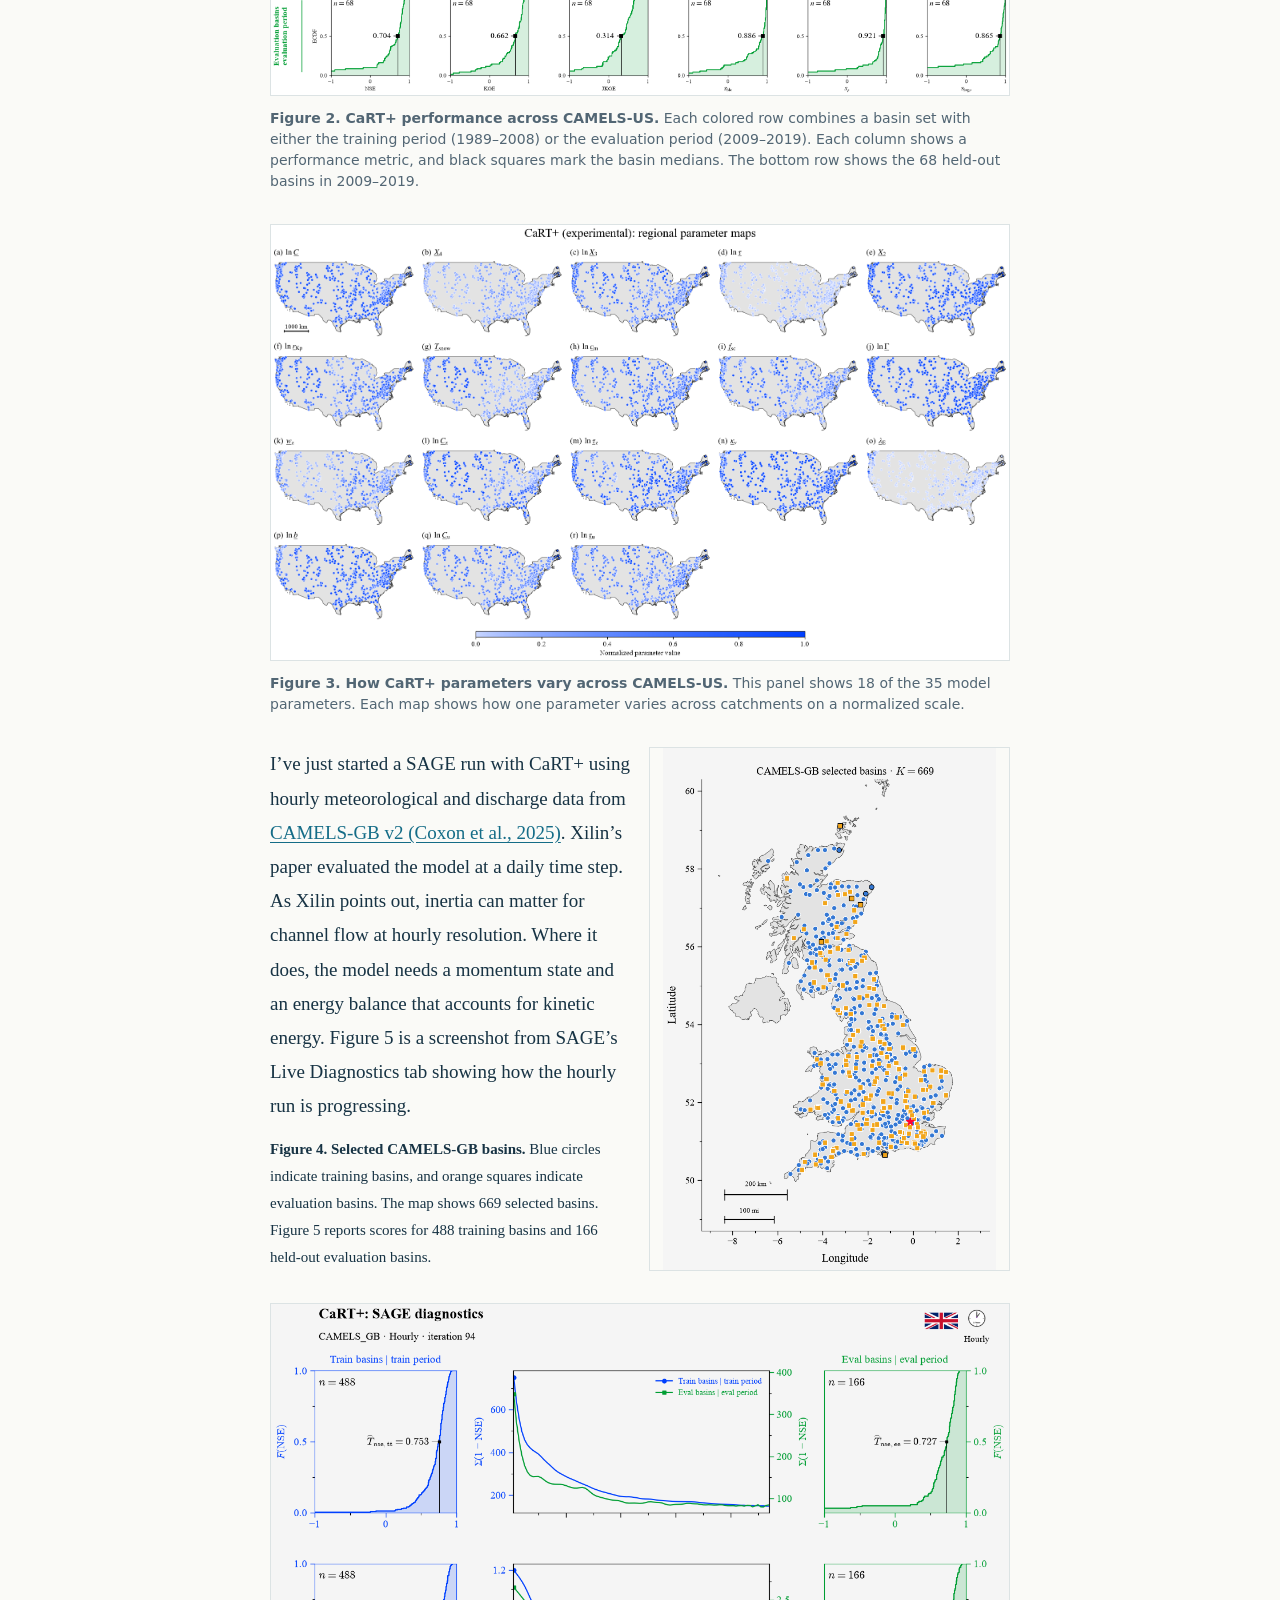
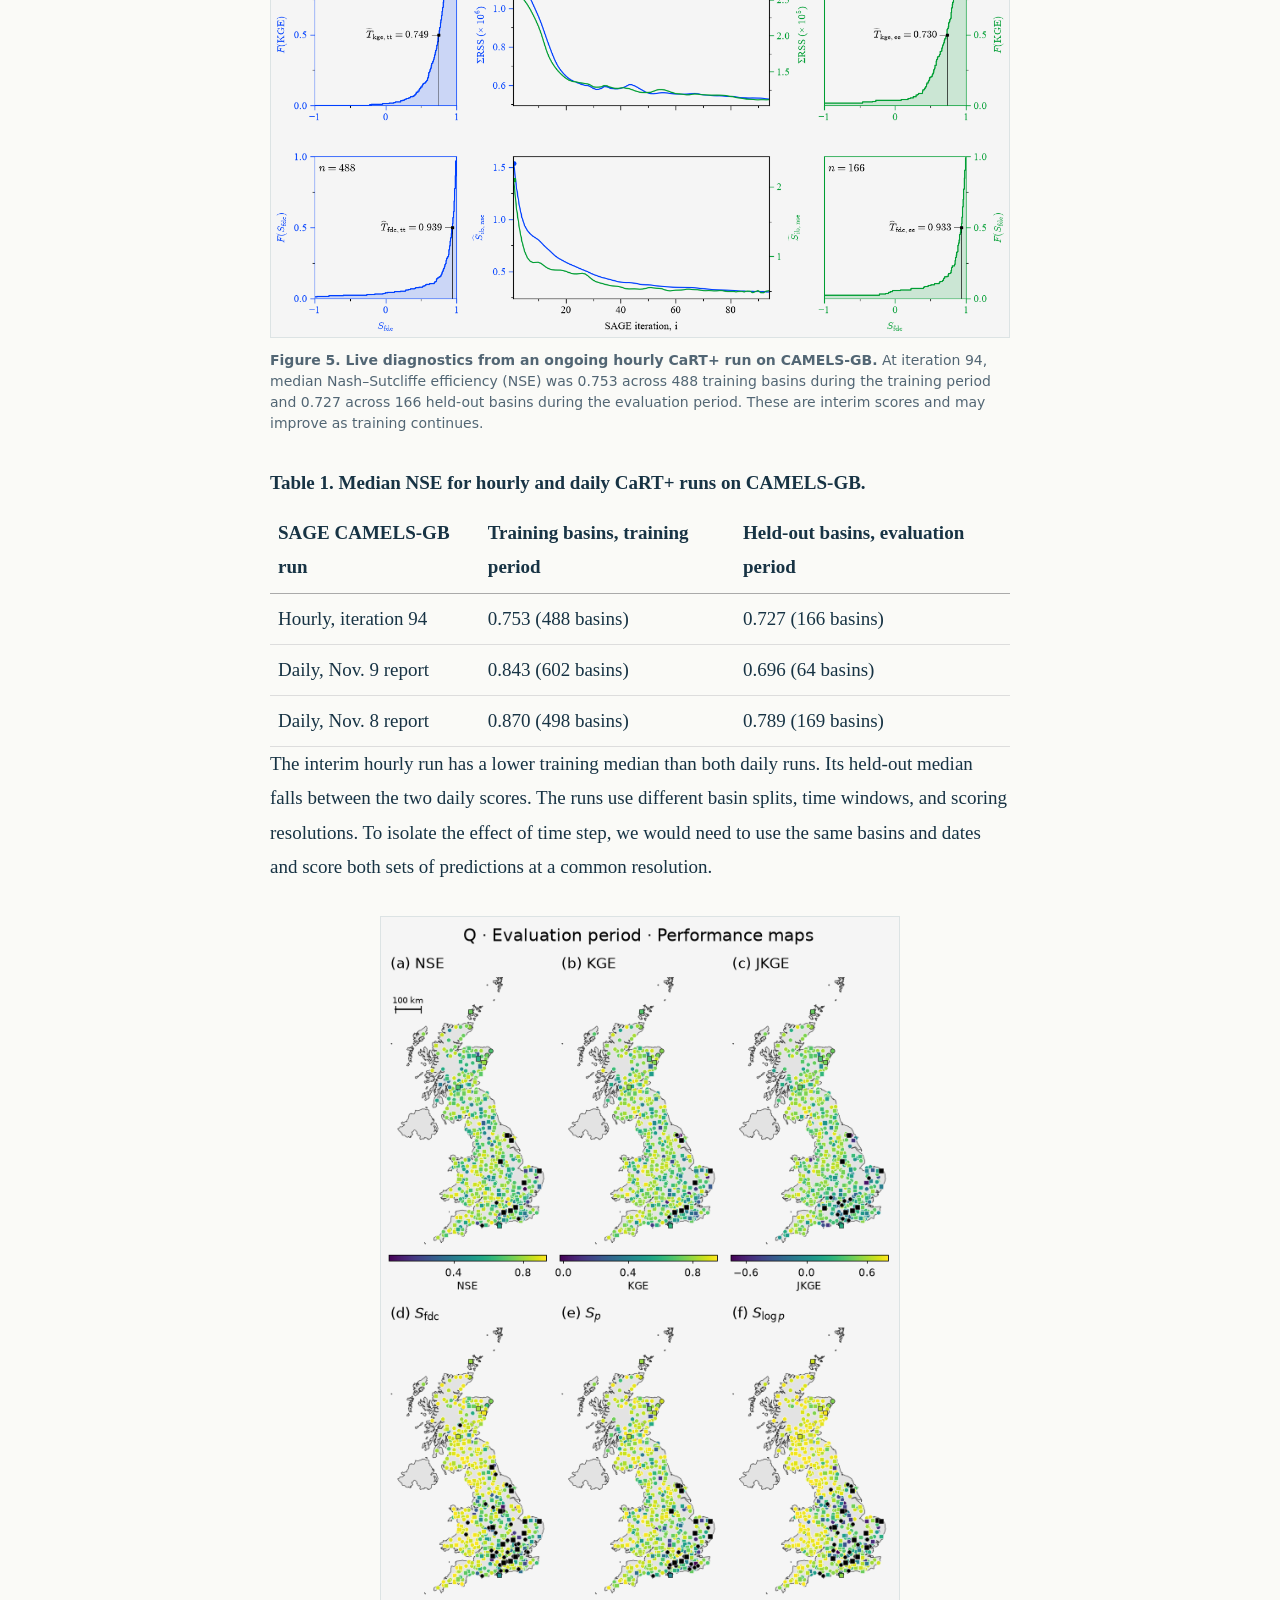
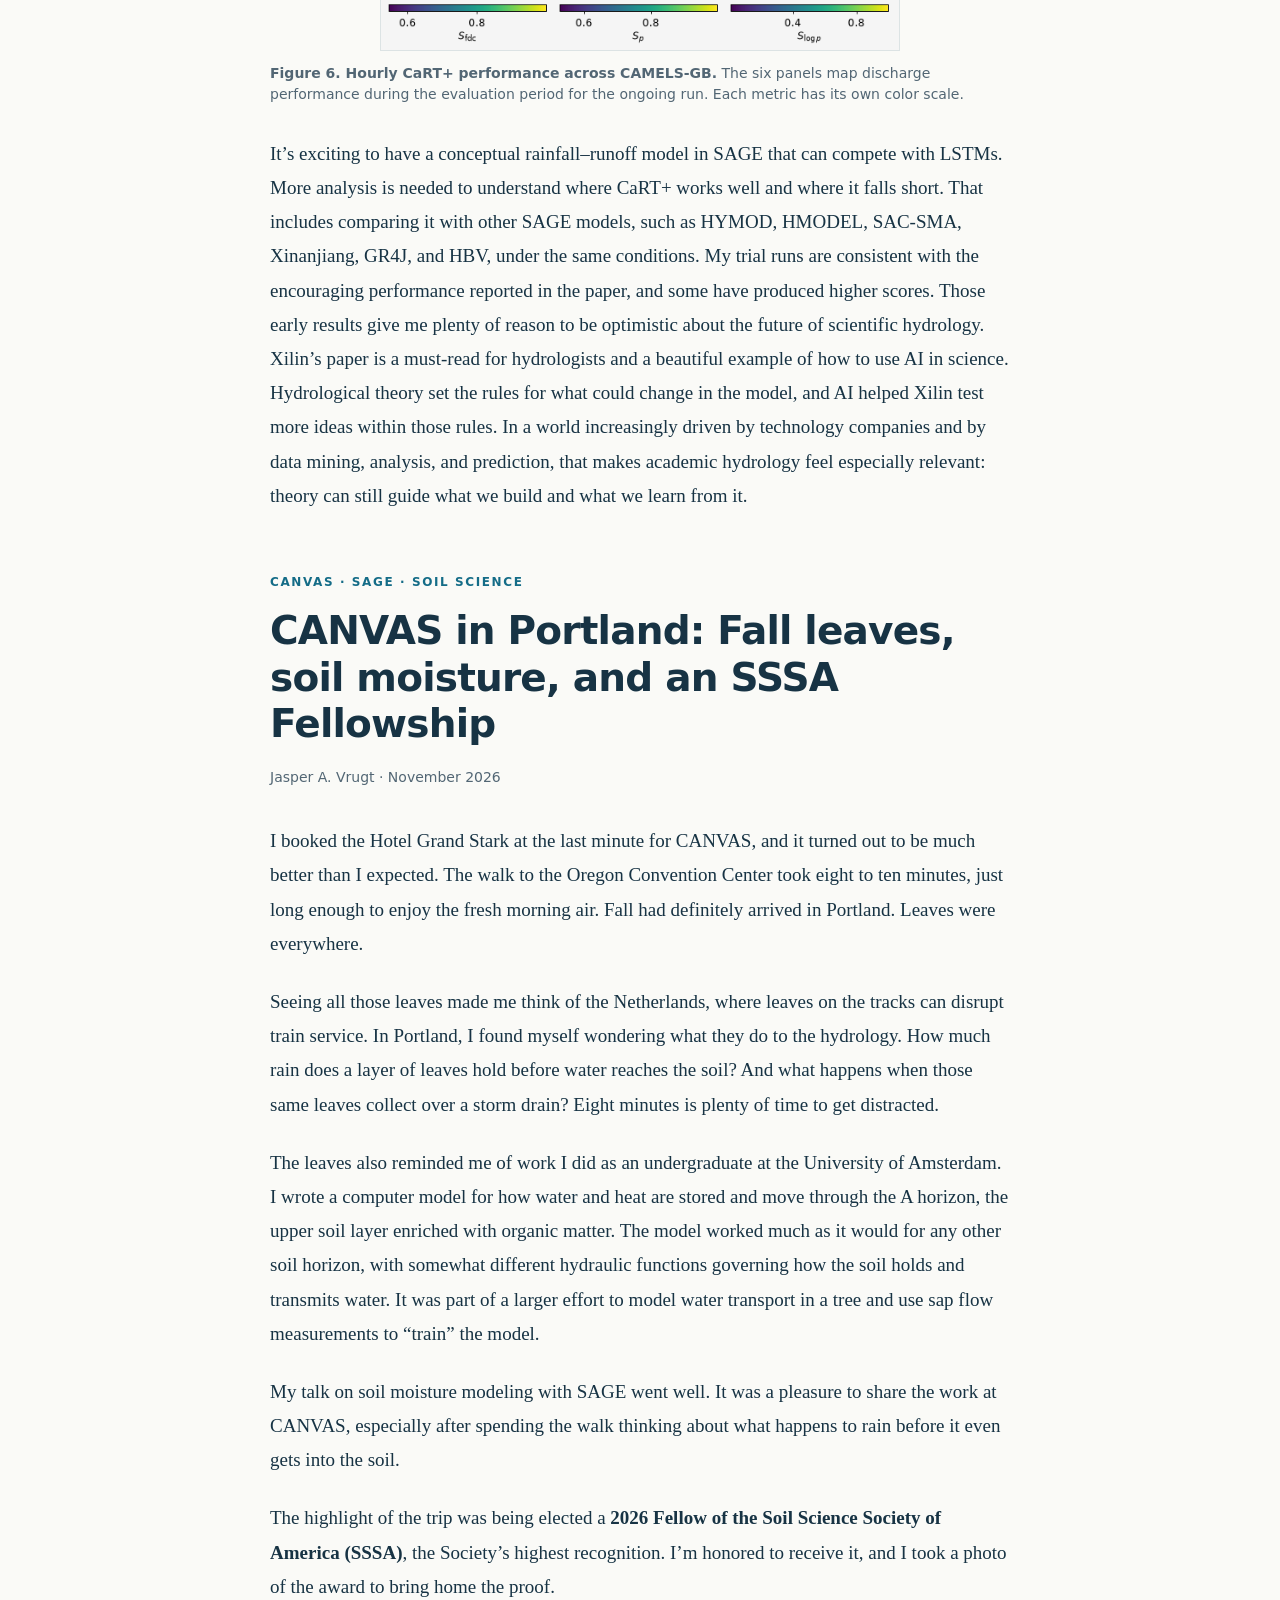
==== commit 16062ce1: "Add files via upload" ====
--- a/index.html
+++ b/index.html
@@ -30,7 +30,17 @@
   
-<style>#sage-gui-paper .paper-citation{padding:20px 24px;border-left:4px solid #146c87;background:#edf3f4;font-family:system-ui,sans-serif;font-size:17px;line-height:1.6}</style></head>+<style>#sage-gui-paper .paper-citation{padding:20px 24px;border-left:4px solid #146c87;background:#edf3f4;font-family:system-ui,sans-serif;font-size:17px;line-height:1.6}</style><style>
+#streamflow-forecasting .lead{display:flow-root}
+#streamflow-forecasting .logo{float:right;width:clamp(85px,21%,177px);height:auto;margin:0 0 12px 23px}
+#streamflow-forecasting .mascot{float:right;width:112px;height:auto;margin-left:20px}
+#streamflow-forecasting .gui img{display:block;width:100%;height:auto}
+#streamflow-forecasting .overview{margin:18px 0}
+#streamflow-forecasting .overview summary{cursor:pointer;color:#08665d;font-weight:600}
+#streamflow-forecasting .workflow{display:grid;grid-template-columns:repeat(auto-fit,minmax(140px,1fr));gap:10px;padding:14px;background:#eef5f3;border-radius:12px}
+#streamflow-forecasting .step{background:white;border-top:4px solid #138279;border-radius:6px;padding:12px}
+#streamflow-forecasting .step strong{display:block}
+</style></head>   
@@ -50,7 +60,7 @@
   
-    <nav aria-label="Main navigation"><a href="#python-sage-release">Blog</a><a href="#about">About</a><a href="#downloads">Downloads</a></nav>+    <nav aria-label="Main navigation"><a href="#streamflow-forecasting">Blog</a><a href="#about">About</a><a href="#downloads">Downloads</a></nav>   
@@ -87,7 +97,26 @@
  
 
-<p><a href="forecasting.html">Streamflow forecasting in SAGE</a></p>
+<article id="streamflow-forecasting"><header class="post-header"><h2>Streamflow forecasting in SAGE</h2><p class="byline">Jasper A. Vrugt &middot; November 26, 2026</p></header><div class="post-body"><div class="lead"><img class="logo" src="[data-uri]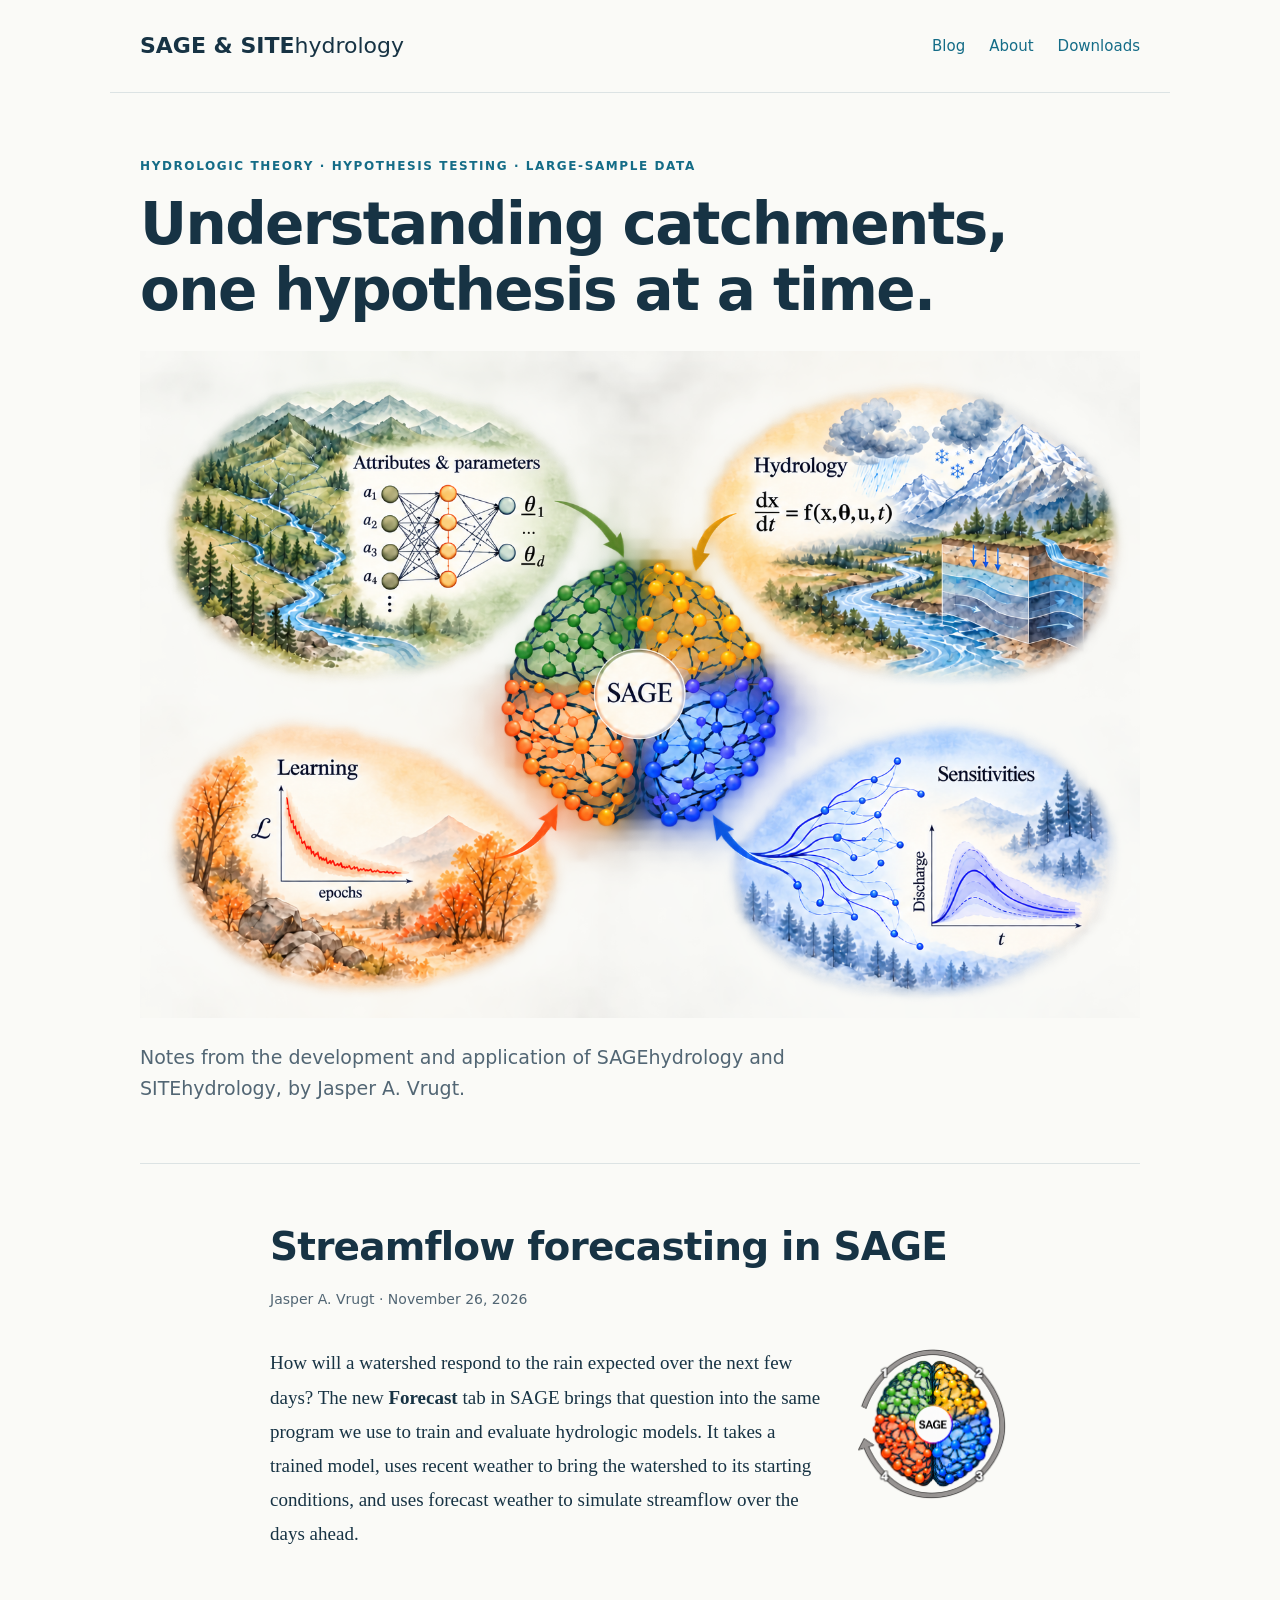
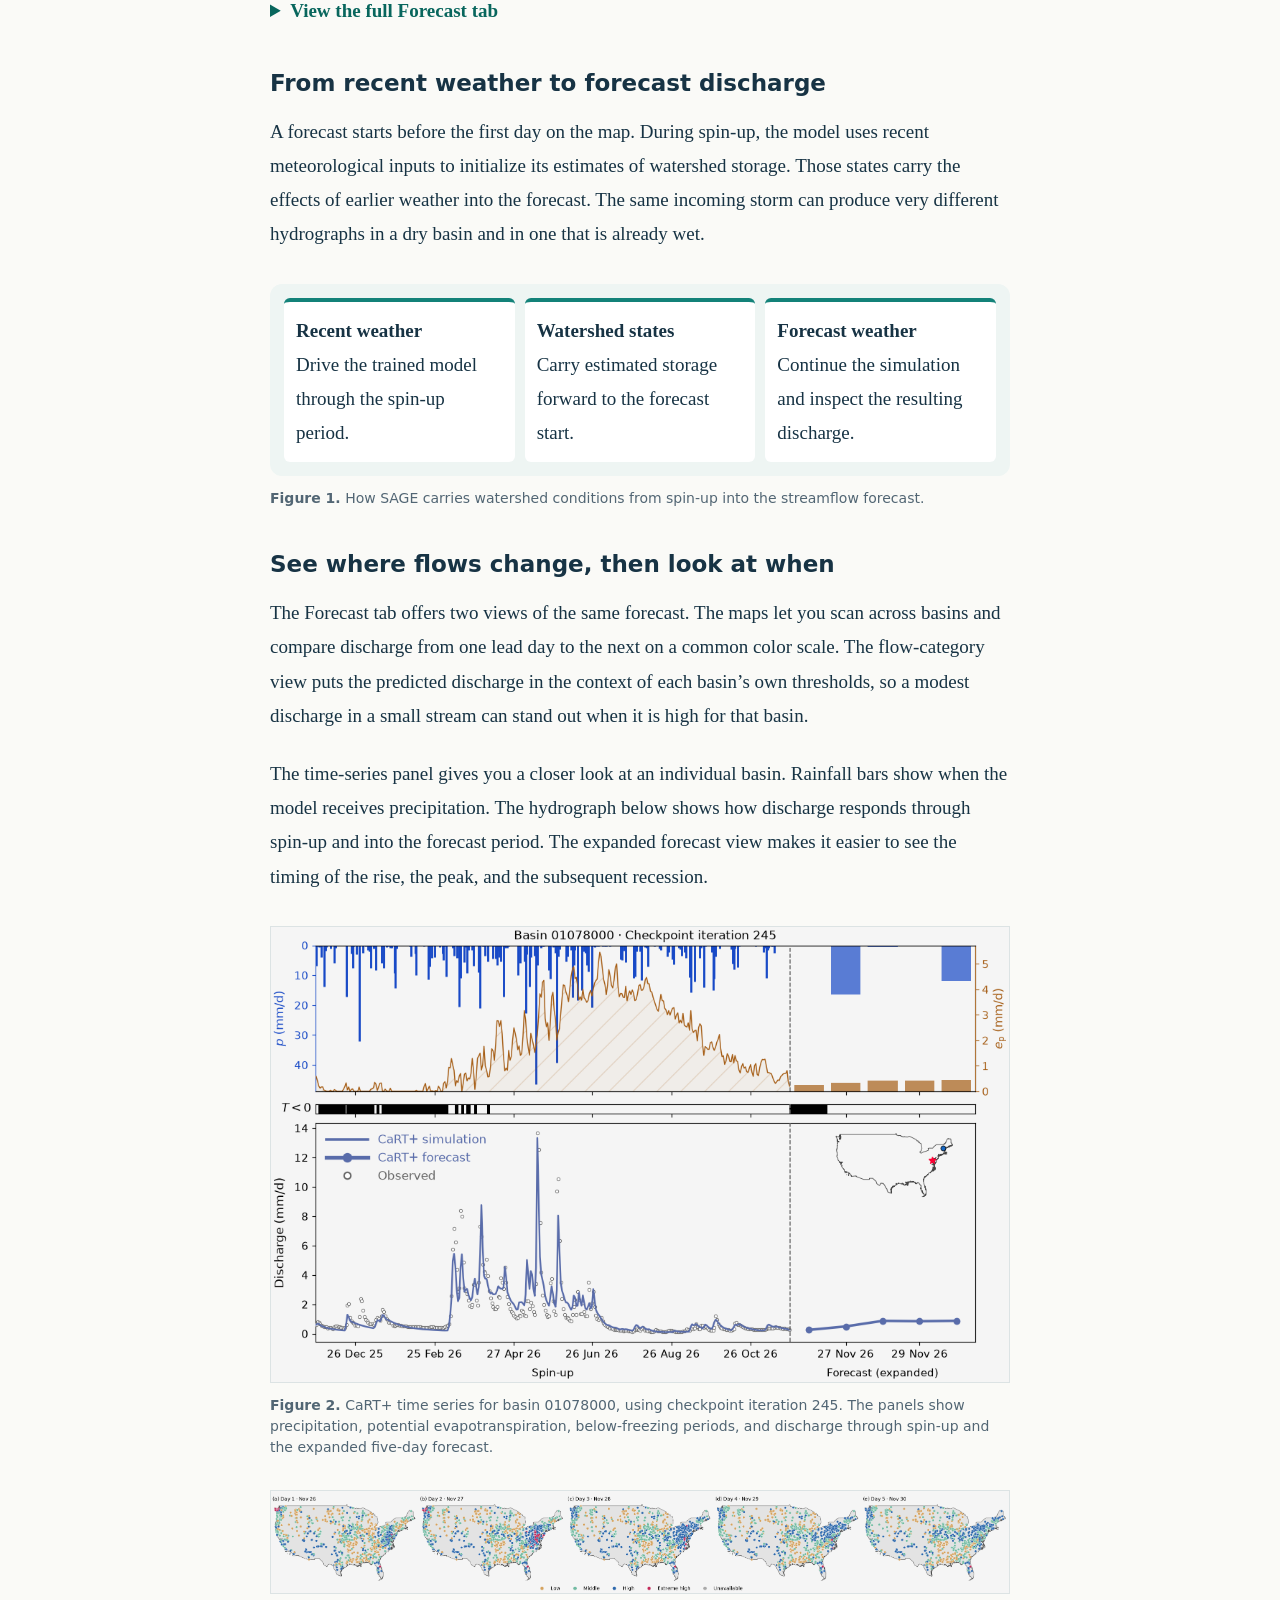
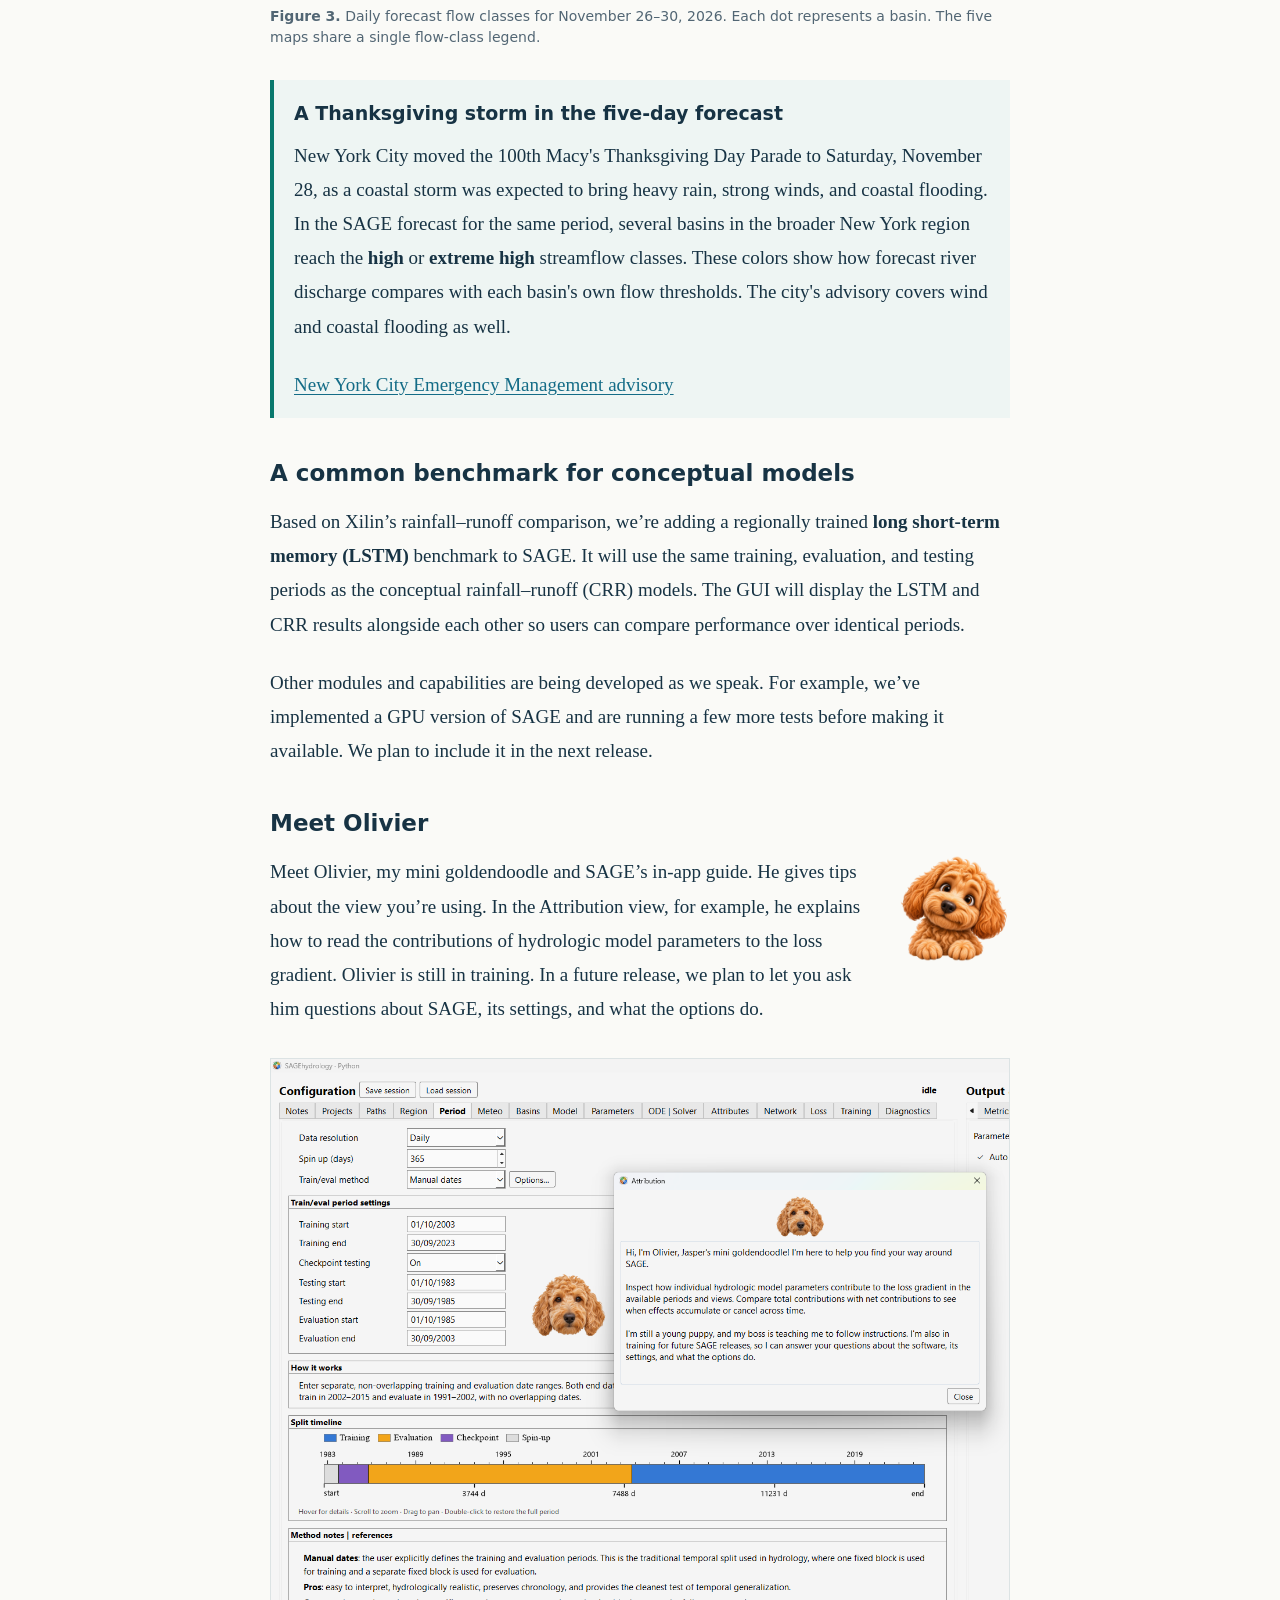
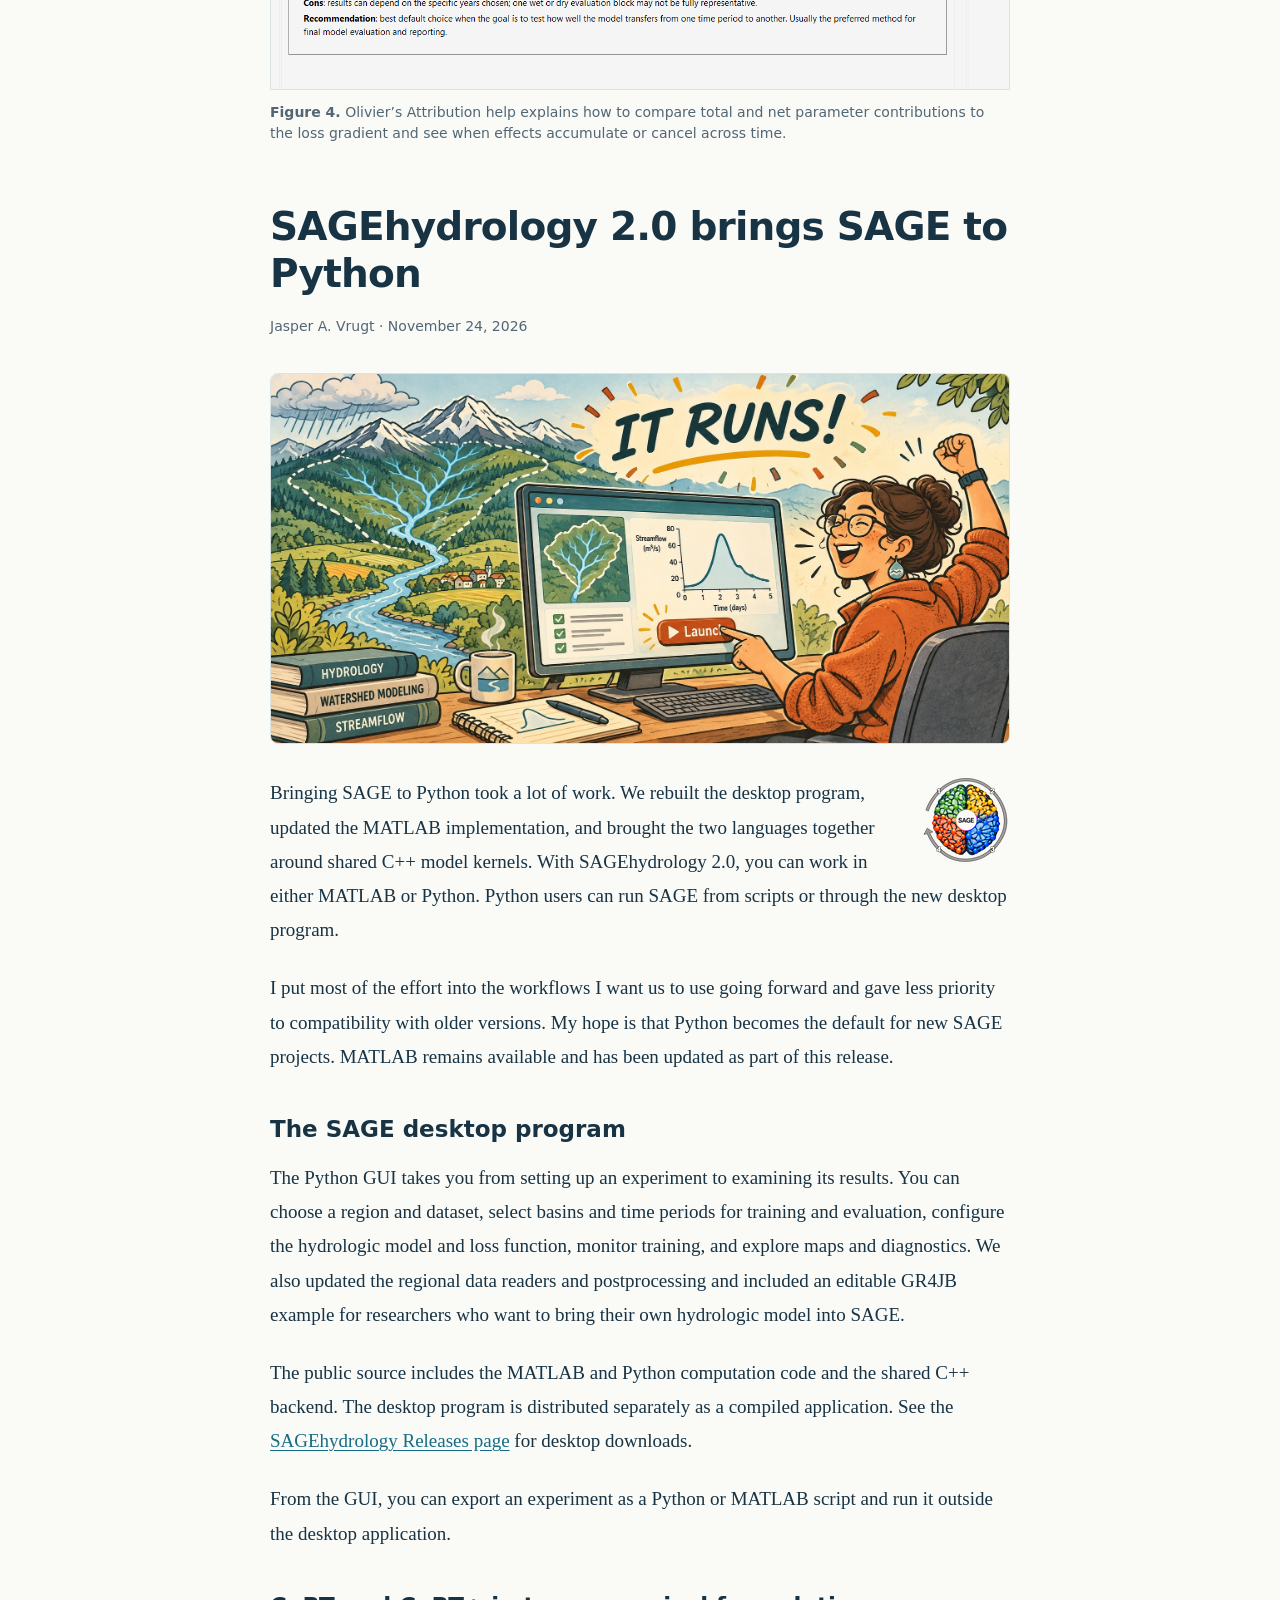
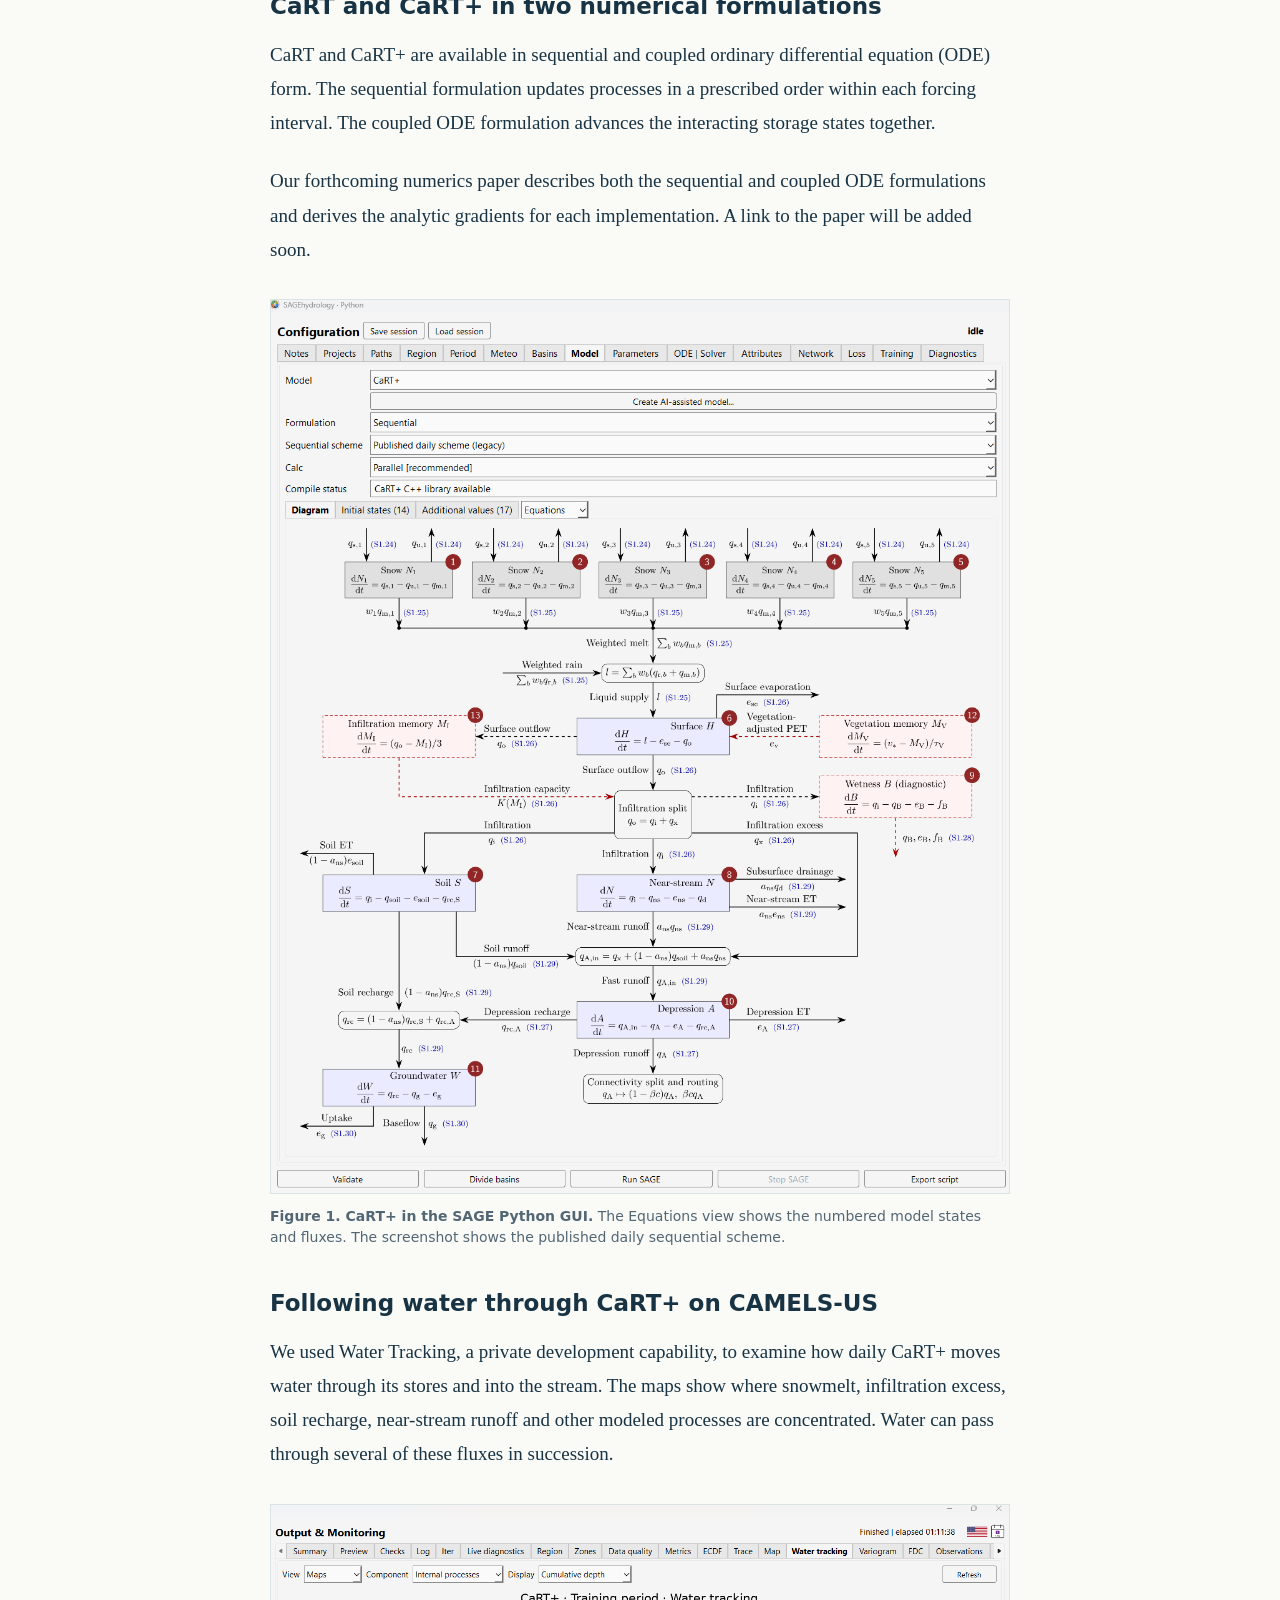
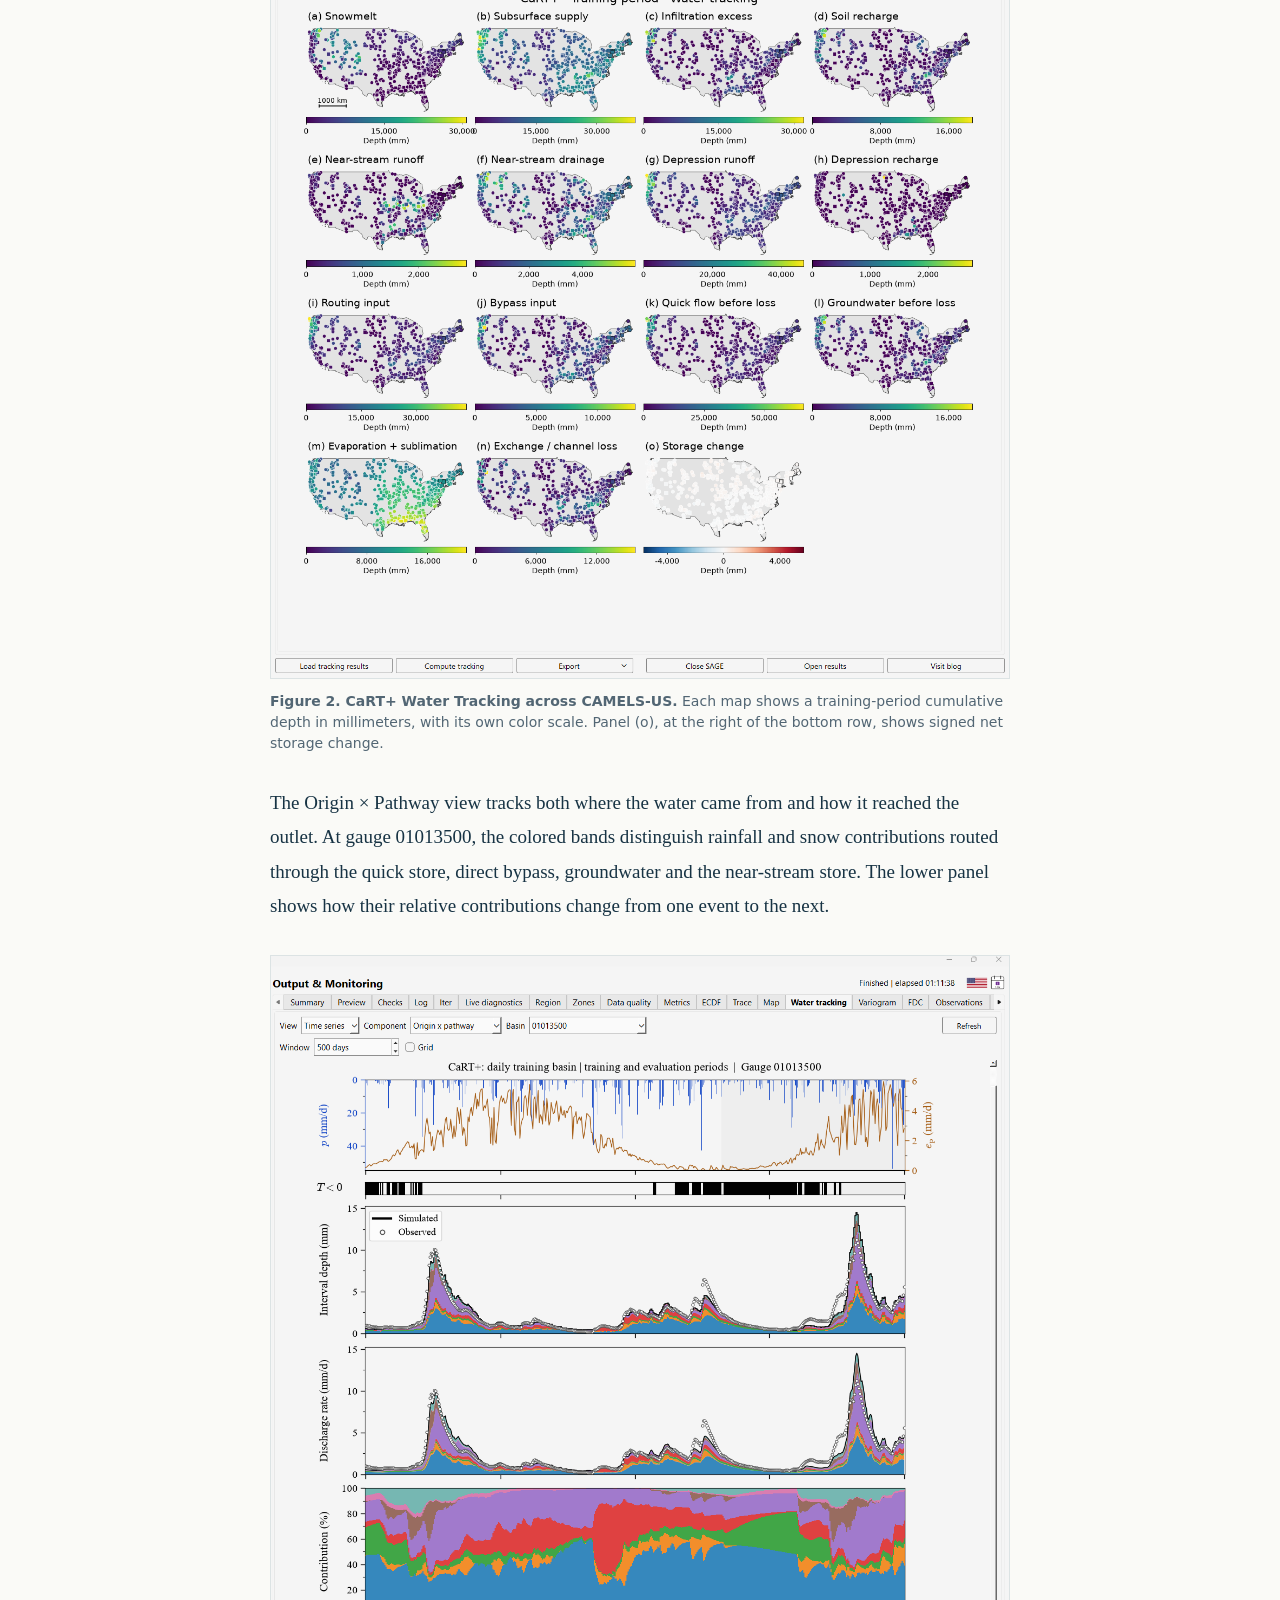
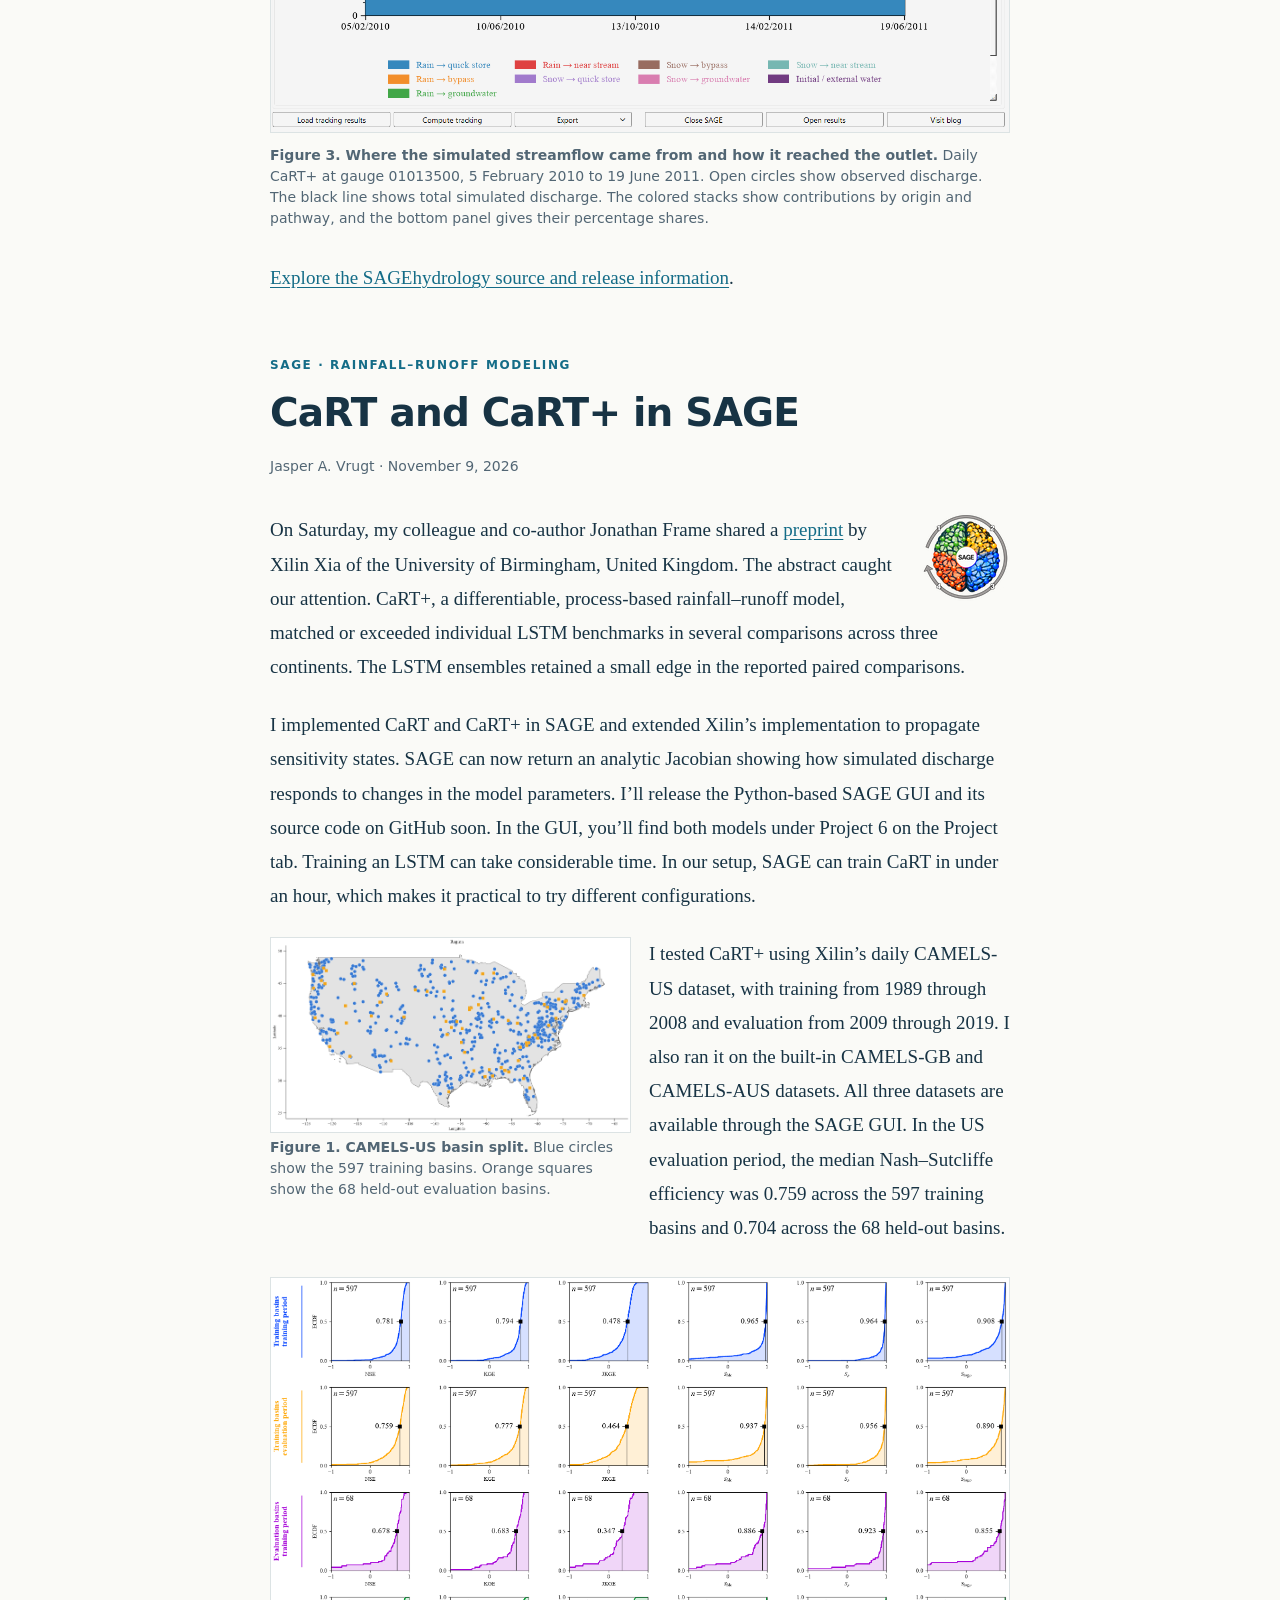
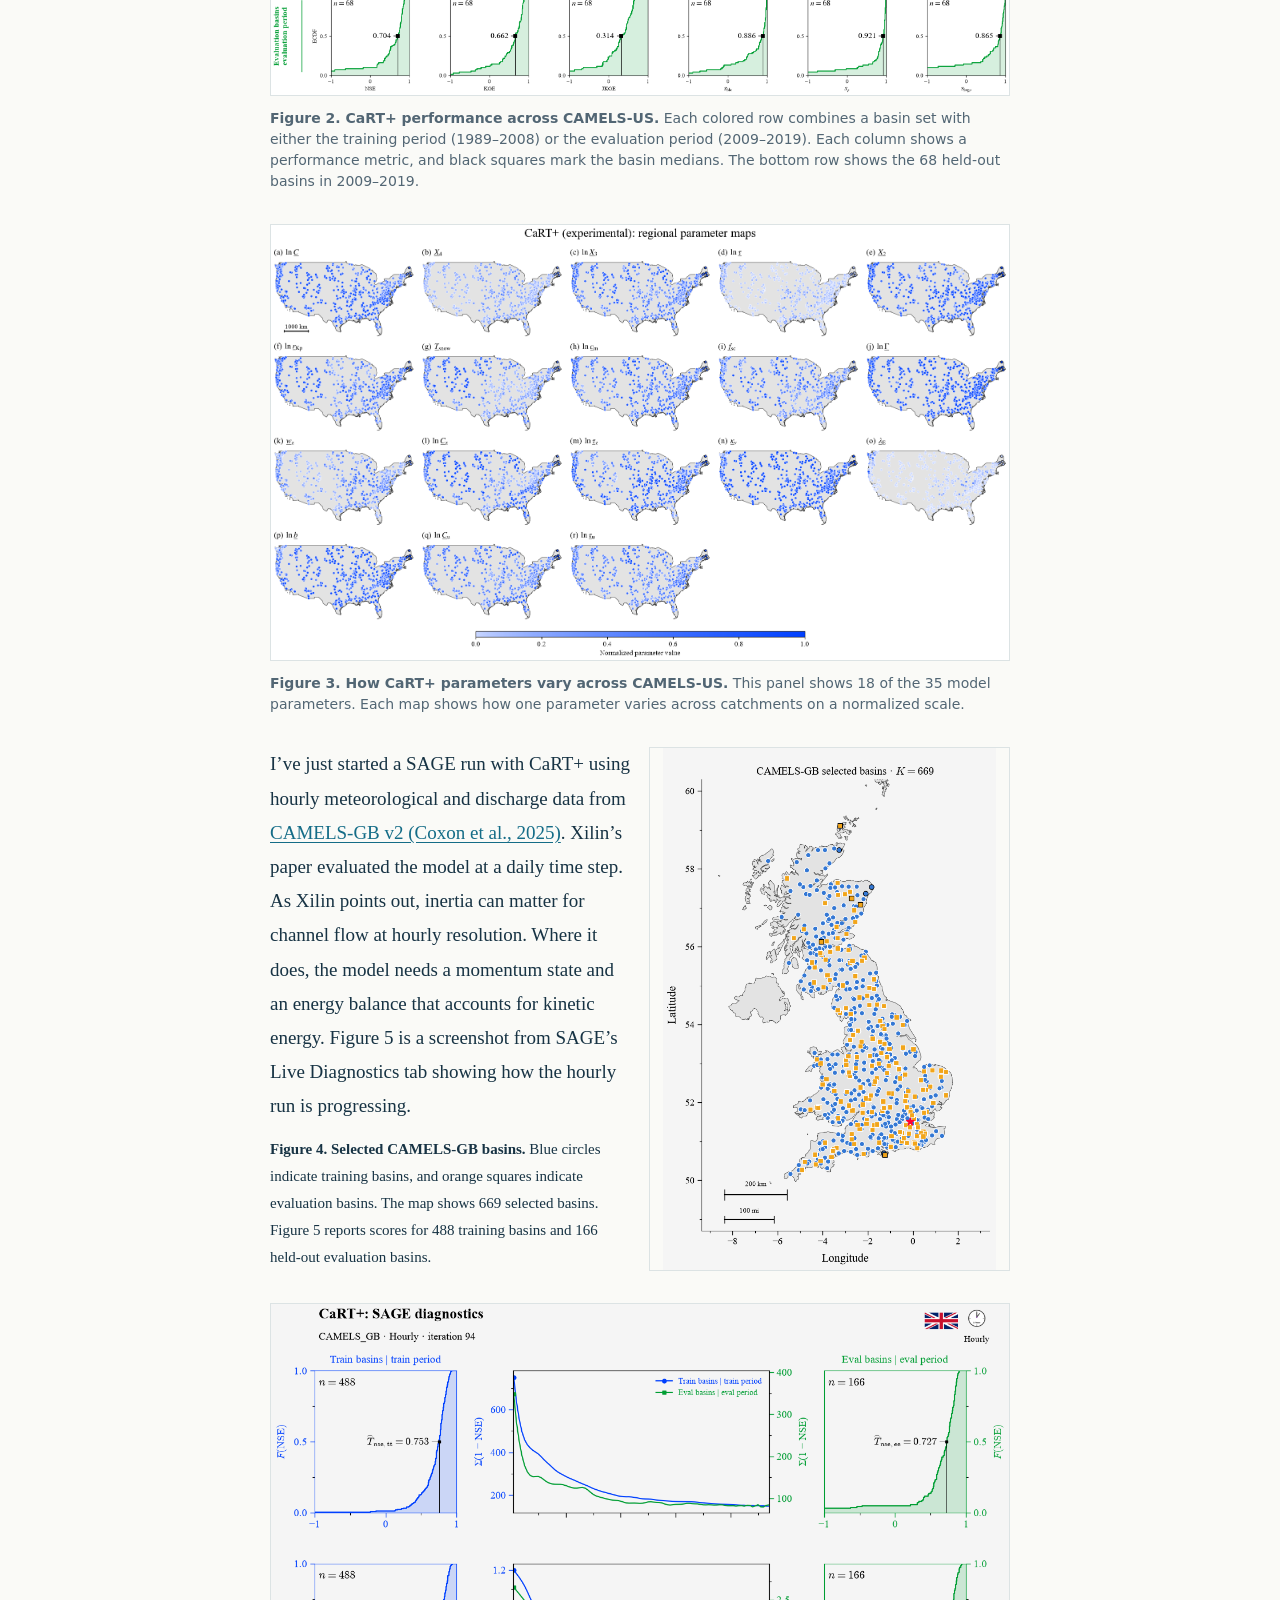
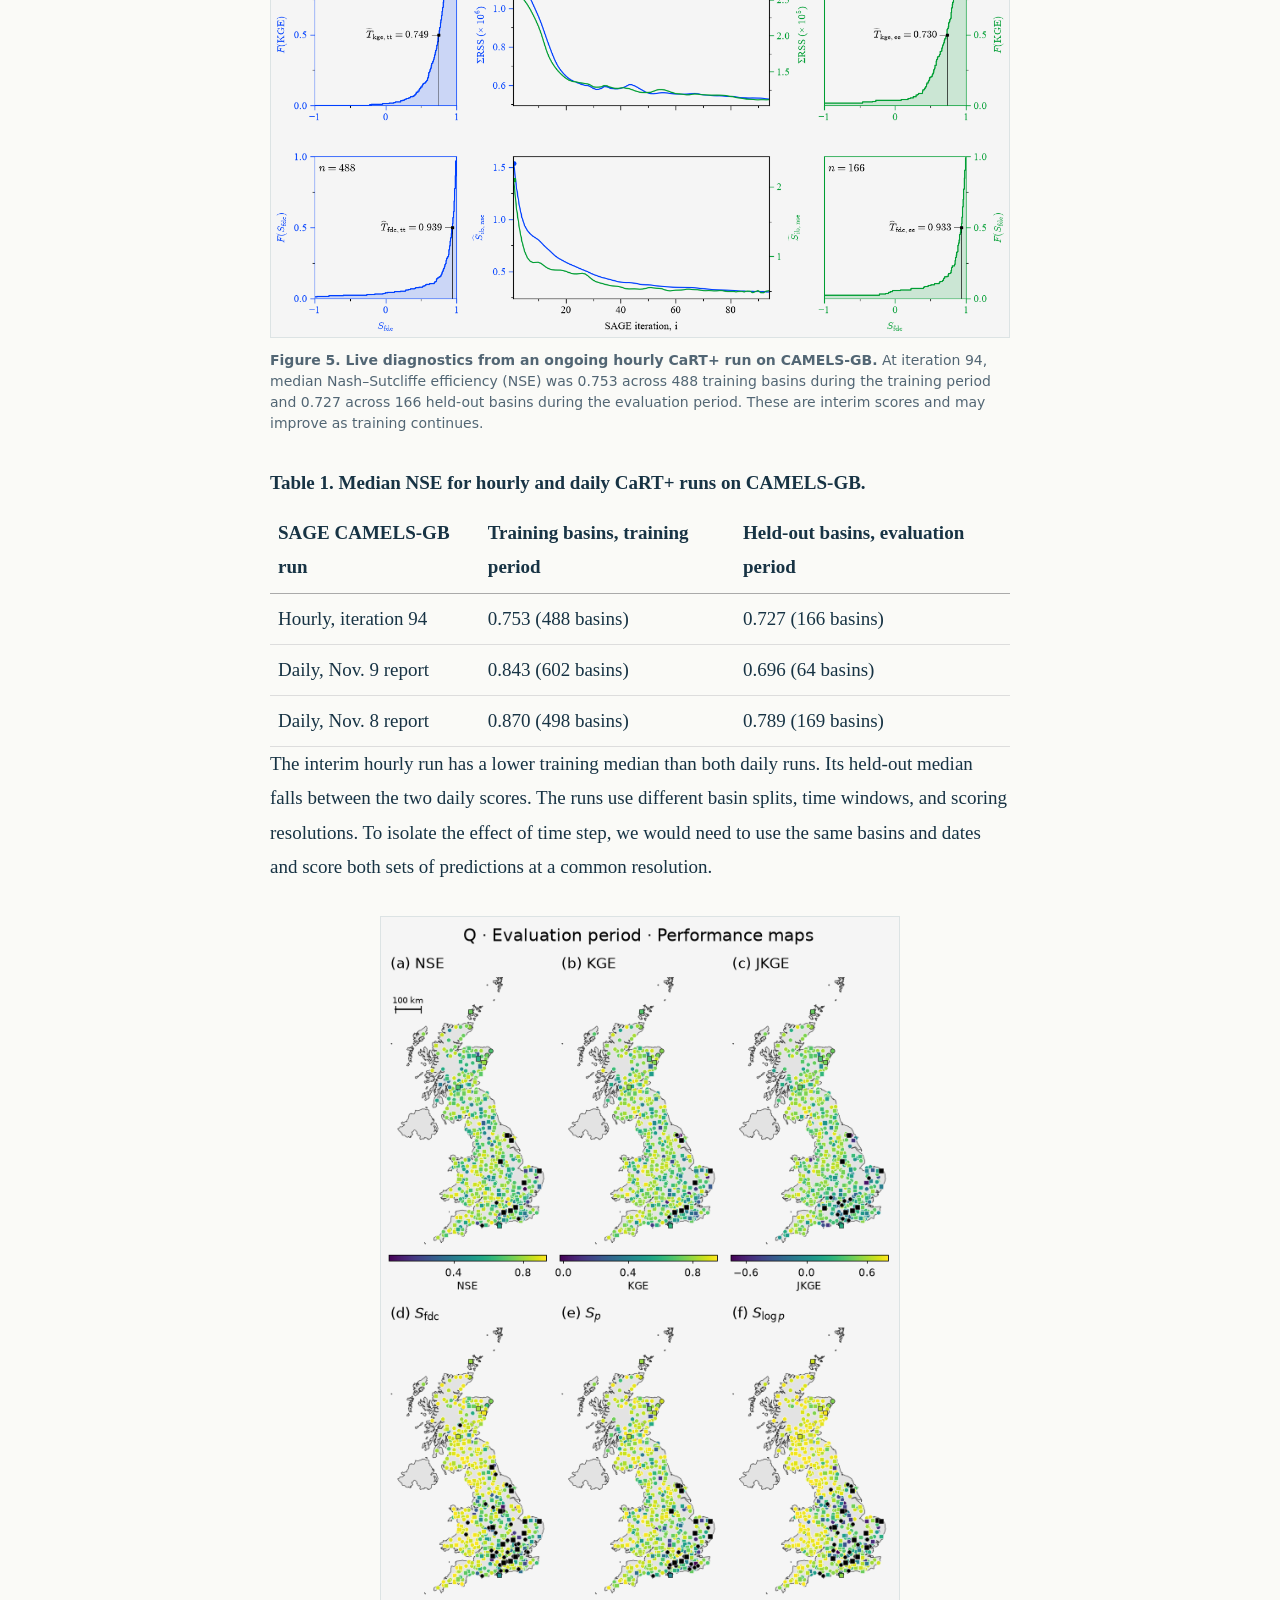
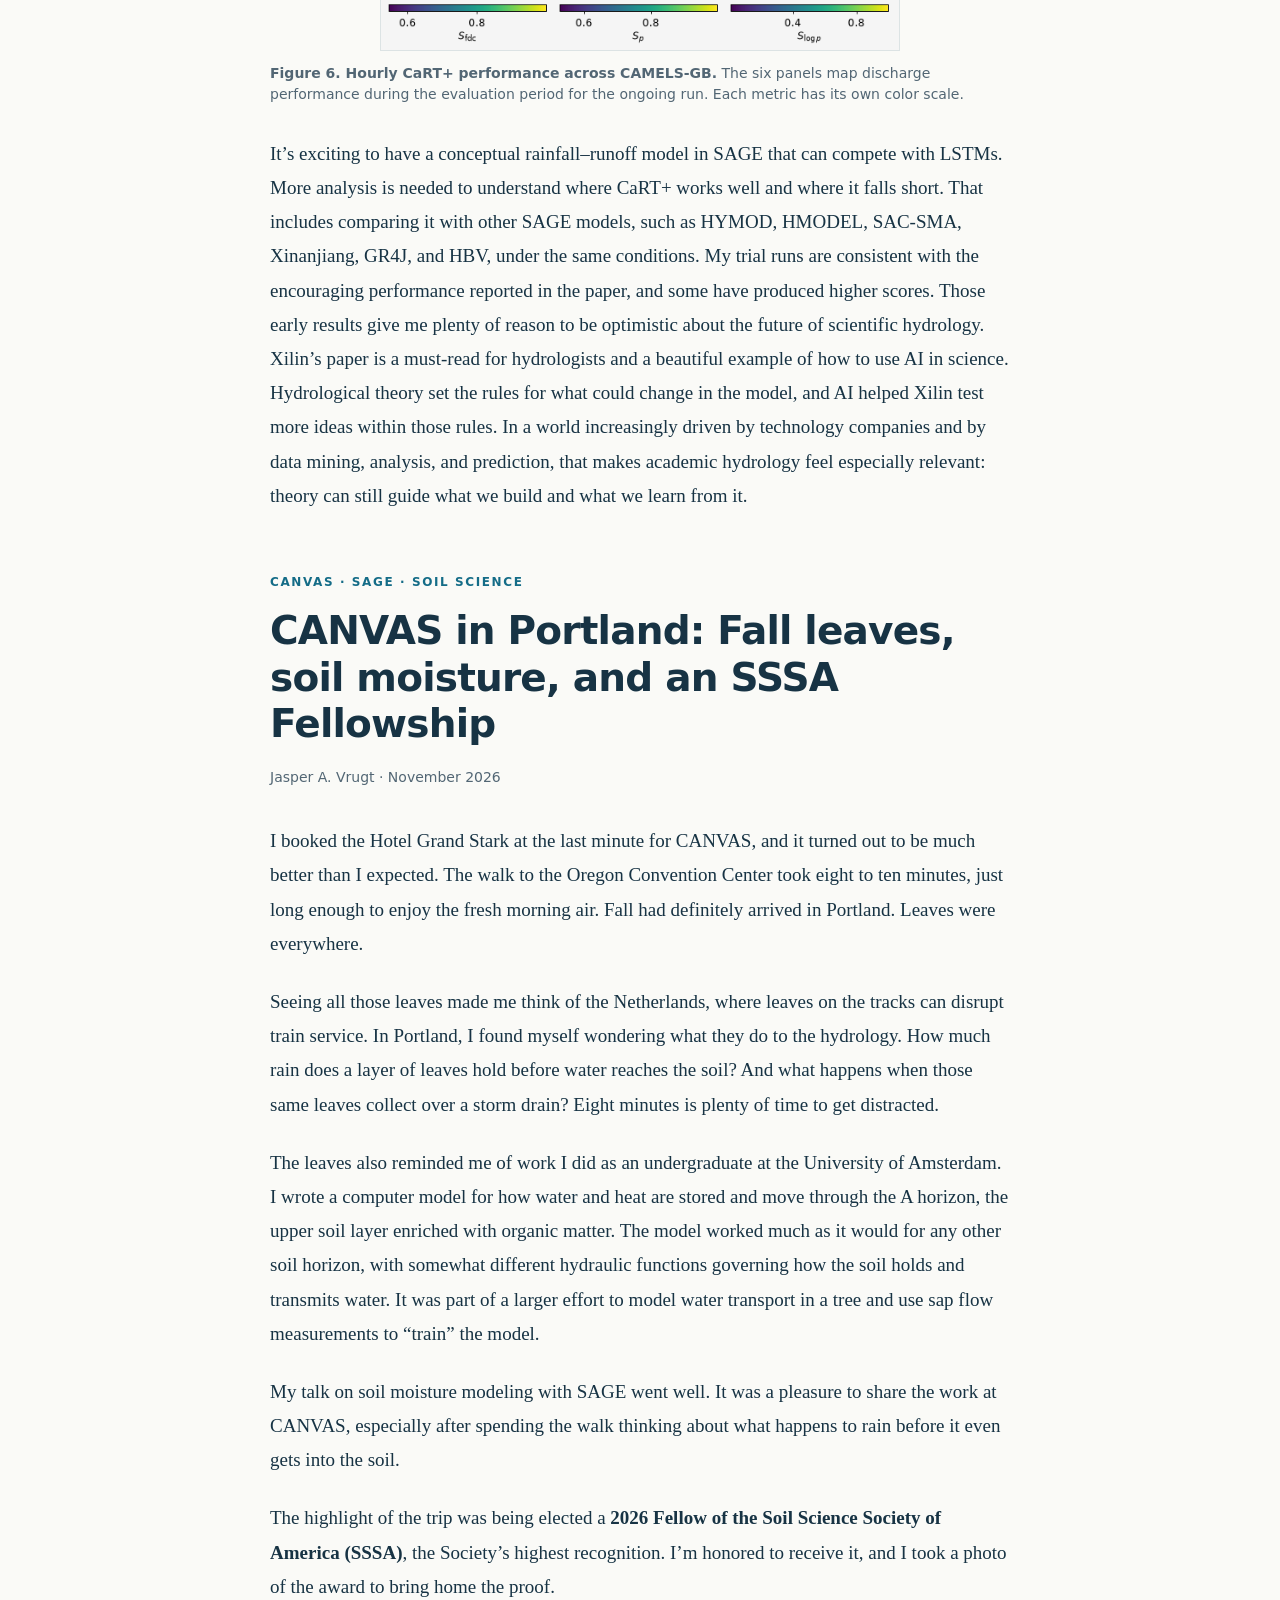
==== commit d0a9da99: "Add files via upload" ====
--- a/index.html
+++ b/index.html
@@ -113,7 +113,7 @@
 <p style="margin:0"><a href="https://www.nyc.gov/site/em/about/press-releases/20261125_pr-Mayor-Mamdani-Issues-Travel-Advisory-For-Thanksgiving.page">New York City Emergency Management advisory</a></p>
 </aside>
 <h3>A common benchmark for conceptual models</h3>
-<p>Based on Xilan’s rainfall–runoff comparison, we’re adding a regionally trained <strong>long short-term memory (LSTM)</strong> benchmark to SAGE. It will use the same training, evaluation, and testing periods as the conceptual rainfall–runoff (CRR) models. The GUI will display the LSTM and CRR results alongside each other so users can compare performance over identical periods.</p>
+<p>Based on Xilin’s rainfall–runoff comparison, we’re adding a regionally trained <strong>long short-term memory (LSTM)</strong> benchmark to SAGE. It will use the same training, evaluation, and testing periods as the conceptual rainfall–runoff (CRR) models. The GUI will display the LSTM and CRR results alongside each other so users can compare performance over identical periods.</p>
 <p>Other modules and capabilities are being developed as we speak. For example, we’ve implemented a GPU version of SAGE and are running a few more tests before making it available. We plan to include it in the next release.</p><div class="updates"><section><h3>Meet Olivier</h3><img class="mascot" src="[data-uri]